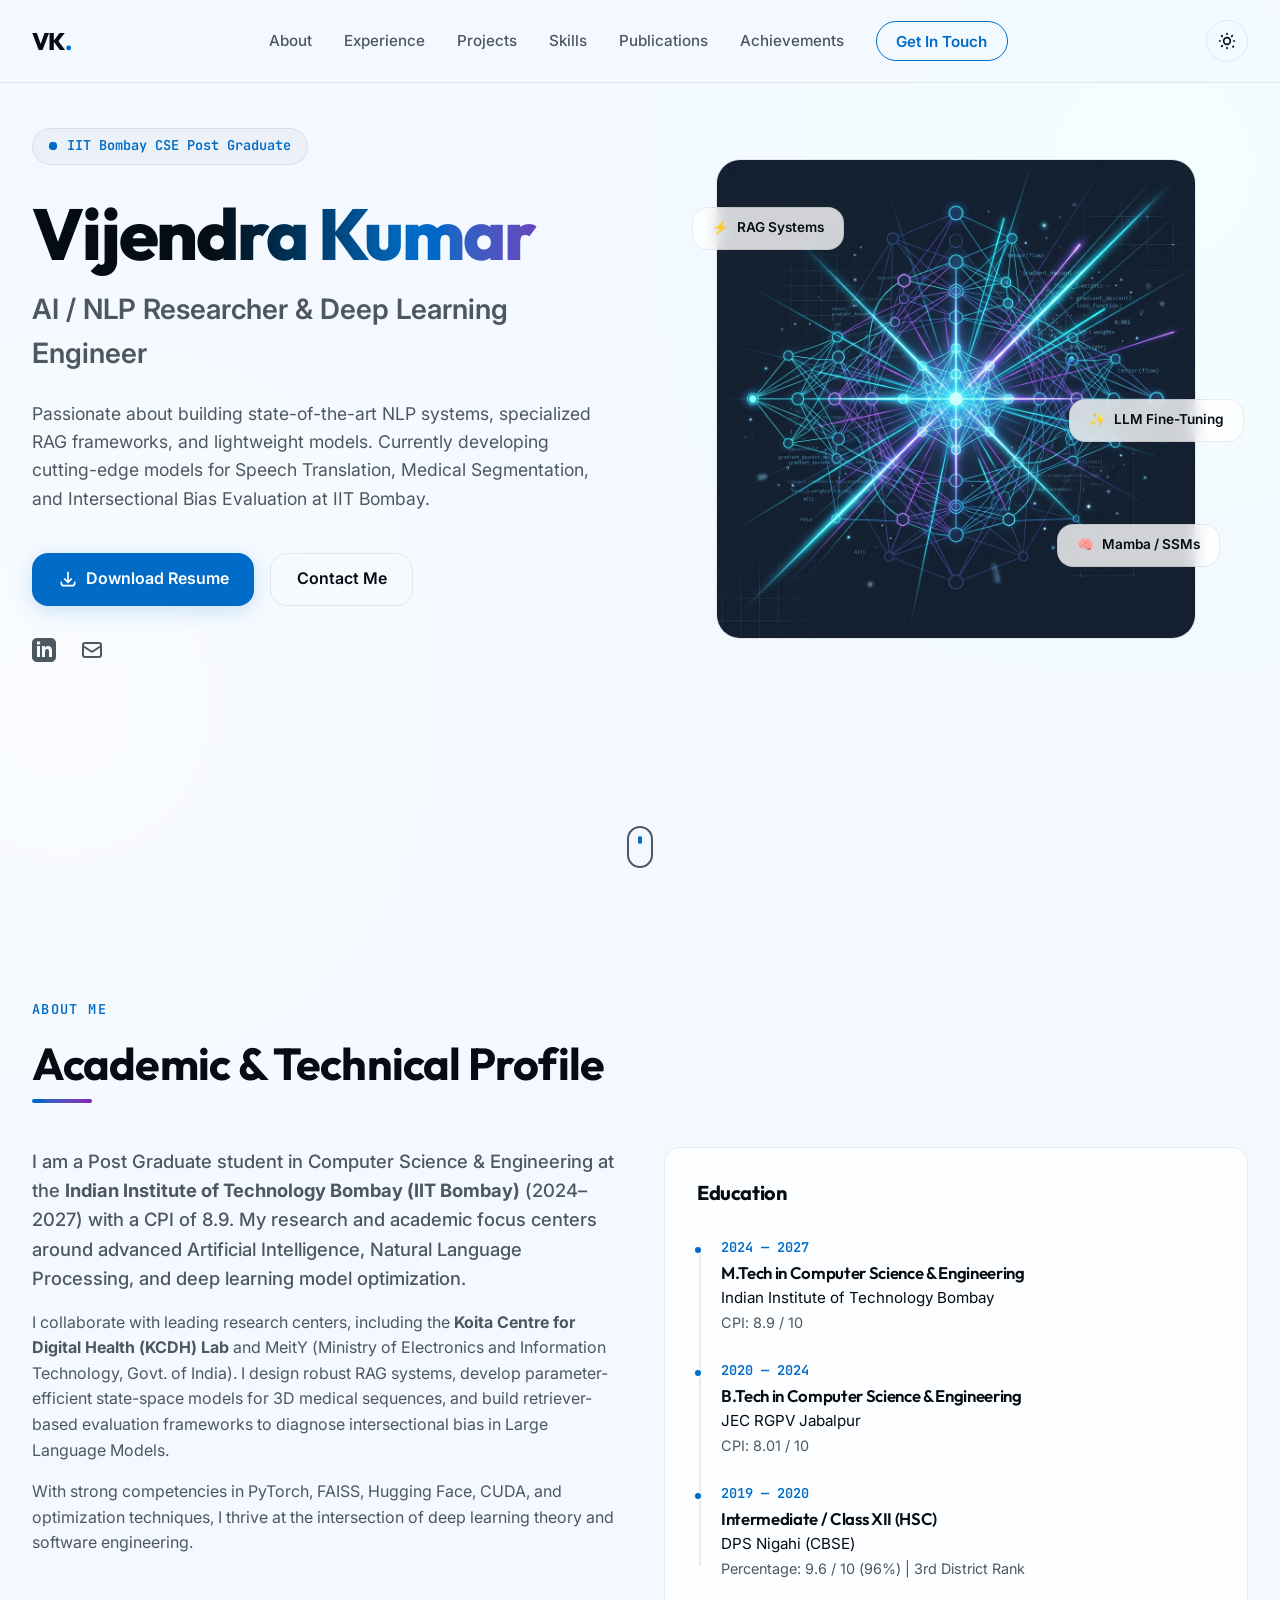
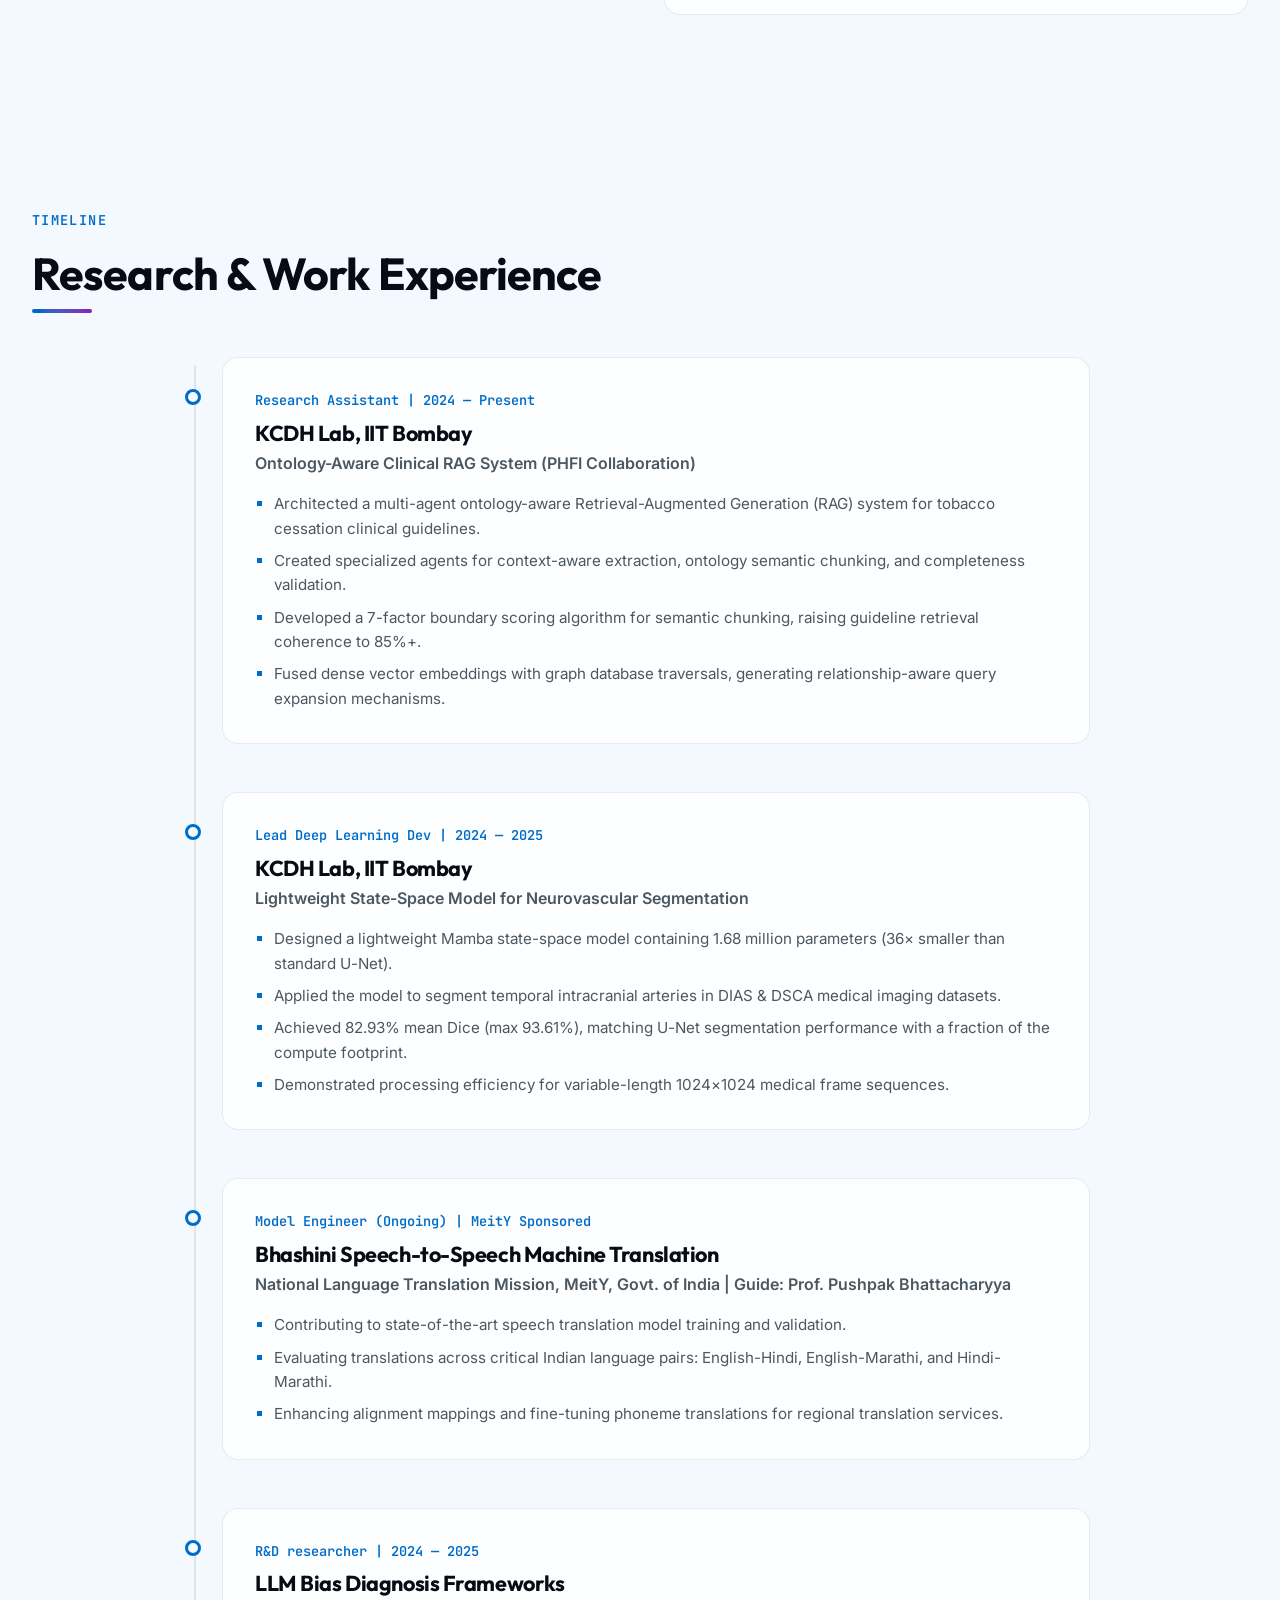
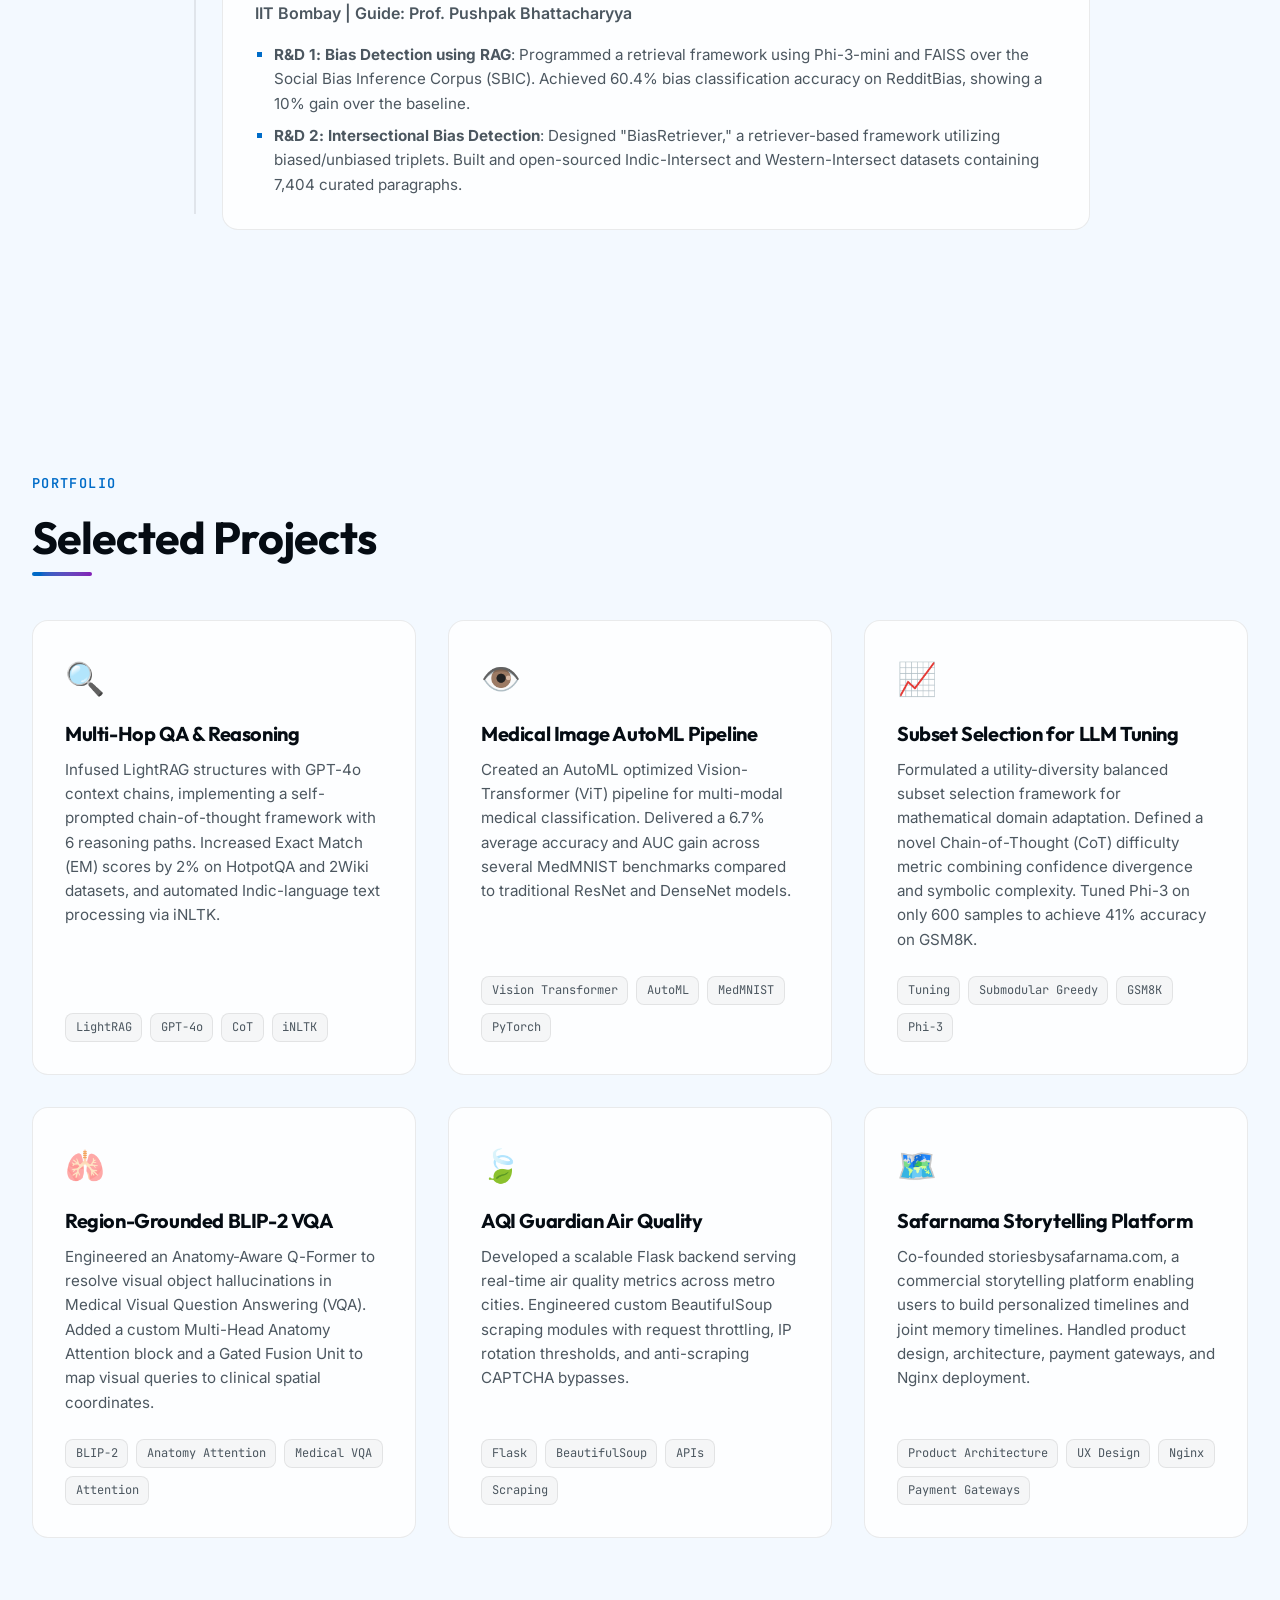
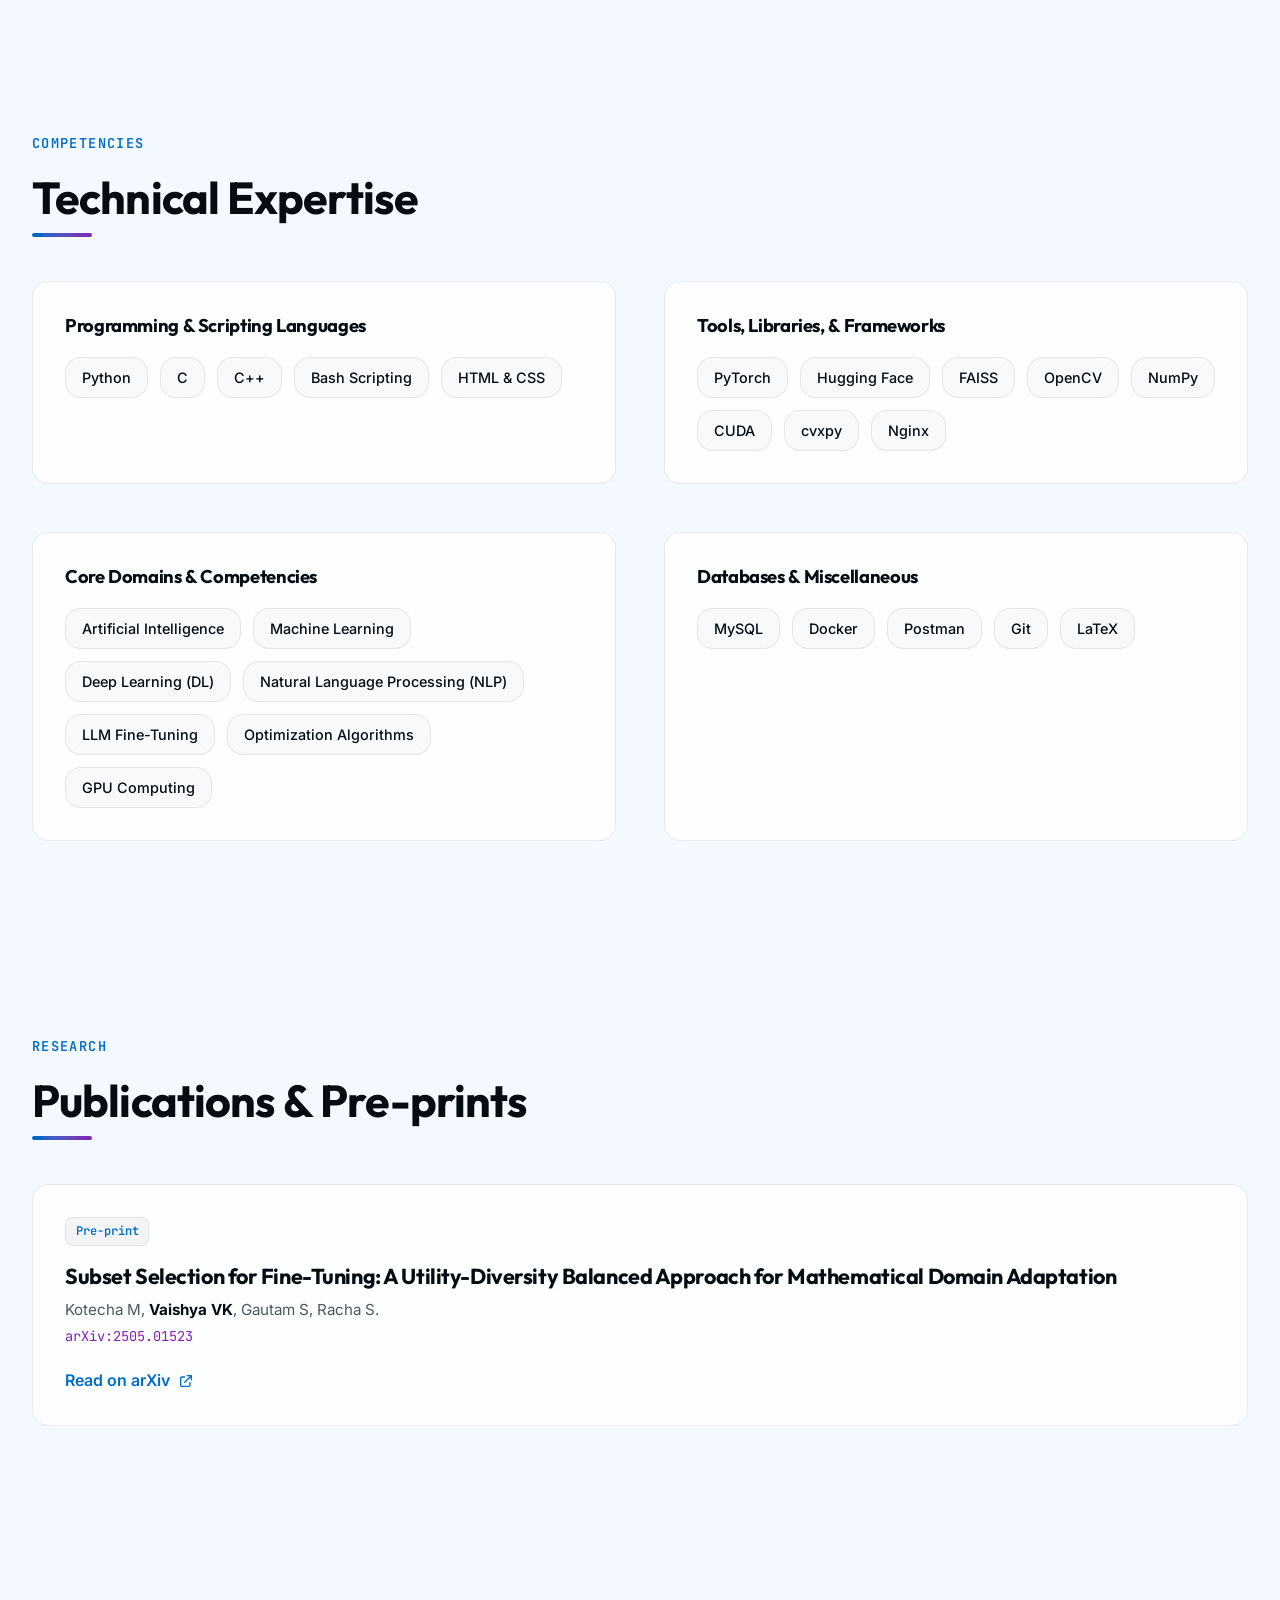
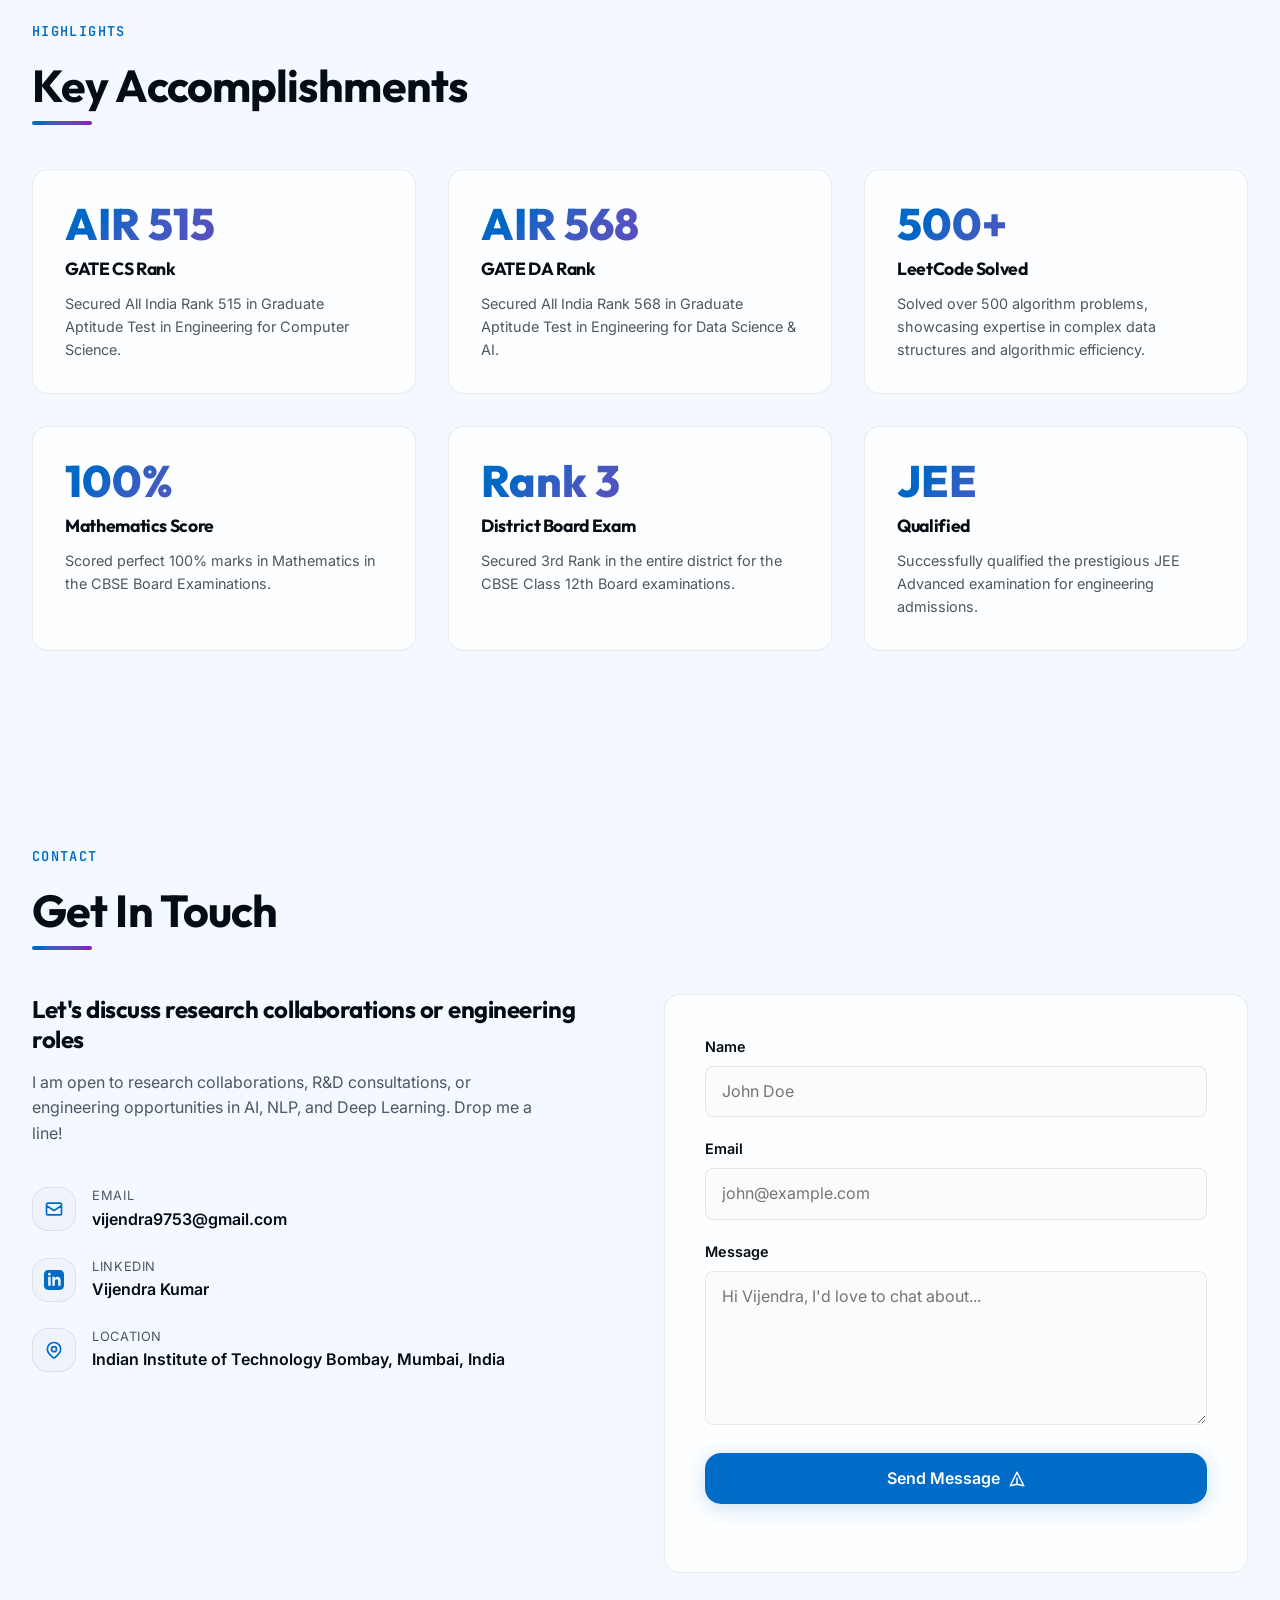
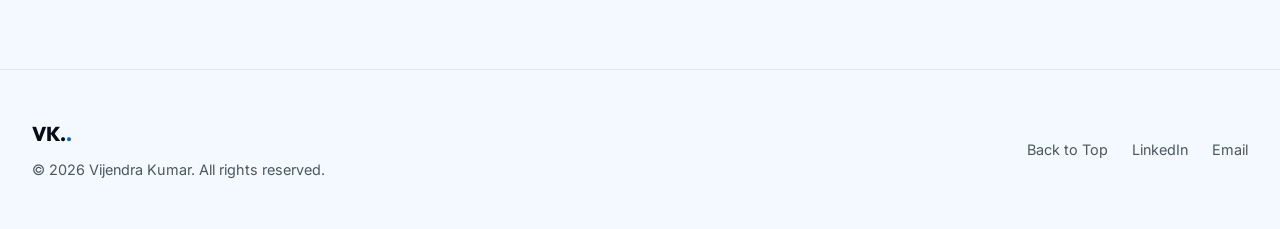
==== index.html @ 64a079c0 "first commit" ====
<!DOCTYPE html>
<html lang="en">
<head>
  <meta charset="UTF-8">
  <meta name="viewport" content="width=device-width, initial-scale=1.0">
  <title>Vijendra Kumar | AI & NLP Researcher & Engineer</title>
  
  <!-- SEO Meta Tags -->
  <meta name="description" content="Portfolio of Vijendra Kumar, Computer Science & Engineering Post Graduate at IIT Bombay. Specializing in AI, NLP, Deep Learning, RAG, and Optimization.">
  <meta name="keywords" content="Vijendra Kumar, IIT Bombay, AI Researcher, NLP Engineer, RAG, Machine Learning, Deep Learning, Computer Science, Portfolio">
  <meta name="author" content="Vijendra Kumar">
  
  <!-- Open Graph / Facebook -->
  <meta property="og:type" content="website">
  <meta property="og:title" content="Vijendra Kumar | AI & NLP Researcher & Engineer">
  <meta property="og:description" content="Portfolio of Vijendra Kumar, Computer Science & Engineering Post Graduate at IIT Bombay. Specializing in AI, NLP, Deep Learning, RAG, and Optimization.">
  <meta property="og:image" content="./assets/hero_illustration.png">

  <!-- Twitter -->
  <meta property="twitter:card" content="summary_large_image">
  <meta property="twitter:title" content="Vijendra Kumar | AI & NLP Researcher & Engineer">
  <meta property="twitter:description" content="Portfolio of Vijendra Kumar, Computer Science & Engineering Post Graduate at IIT Bombay. Specializing in AI, NLP, Deep Learning, RAG, and Optimization.">
  <meta property="twitter:image" content="./assets/hero_illustration.png">

  <!-- Fonts -->
  <link rel="preconnect" href="https://fonts.googleapis.com">
  <link rel="preconnect" href="https://fonts.gstatic.com" crossorigin>
  <link href="https://fonts.googleapis.com/css2?family=Outfit:wght@300;400;500;600;700;800&family=Inter:wght@300;400;500;600;700&family=JetBrains+Mono:wght@400;500;600&display=swap" rel="stylesheet">

  <!-- Style Sheets -->
  <link rel="stylesheet" href="./index.css">

  <!-- Theme Detection Script (MANDATORY to prevent FOUC) -->
  <meta name="color-scheme" content="light dark">
  <script>
    {
      const colorScheme = localStorage.getItem("color-scheme");
      if (colorScheme) {
        document.querySelector('meta[name="color-scheme"]').content = colorScheme;
      }
    }
  </script>
</head>
<body>
  <!-- Background Aura Decors -->
  <div class="glow-orb glow-orb-1" aria-hidden="true"></div>
  <div class="glow-orb glow-orb-2" aria-hidden="true"></div>

  <!-- Header & Navigation -->
  <header class="main-header" id="header">
    <div class="nav-container">
      <a href="#" class="logo">
        <span class="logo-text">VK</span>
        <span class="logo-dot">.</span>
      </a>

      <!-- Mobile Menu Button -->
      <button class="mobile-menu-toggle" aria-label="Toggle Navigation Menu" aria-controls="main-nav" aria-expanded="false">
        <svg class="menu-icon" fill="none" viewBox="0 0 24 24" stroke="currentColor">
          <path class="line-1" stroke-linecap="round" stroke-linejoin="round" stroke-width="2" d="M4 6h16" />
          <path class="line-2" stroke-linecap="round" stroke-linejoin="round" stroke-width="2" d="M4 12h16" />
          <path class="line-3" stroke-linecap="round" stroke-linejoin="round" stroke-width="2" d="M4 18h16" />
        </svg>
      </button>

      <!-- Desktop Nav & Theme Toggle -->
      <nav class="nav-menu" id="main-nav">
        <ul class="nav-list">
          <li><a href="#about" class="nav-link">About</a></li>
          <li><a href="#experience" class="nav-link">Experience</a></li>
          <li><a href="#projects" class="nav-link">Projects</a></li>
          <li><a href="#skills" class="nav-link">Skills</a></li>
          <li><a href="#publications" class="nav-link">Publications</a></li>
          <li><a href="#achievements" class="nav-link">Achievements</a></li>
          <li><a href="#contact" class="nav-link nav-btn-contact">Get In Touch</a></li>
        </ul>
      </nav>

      <!-- Theme Switcher Button -->
      <button class="theme-toggle" id="theme-btn" aria-label="Toggle light/dark theme" title="Toggle color scheme">
        <!-- Sun Icon -->
        <svg class="sun-icon" fill="none" viewBox="0 0 24 24" stroke="currentColor">
          <path stroke-linecap="round" stroke-linejoin="round" stroke-width="2" d="M12 3v1m0 16v1m9-9h-1M4 12H3m15.364-6.364l-.707.707M6.343 17.657l-.707.707m0-12.728l.707.707m12.728 12.728l.707-.707M12 8a4 4 0 100 8 4 4 0 000-8z" />
        </svg>
        <!-- Moon Icon -->
        <svg class="moon-icon" fill="none" viewBox="0 0 24 24" stroke="currentColor">
          <path stroke-linecap="round" stroke-linejoin="round" stroke-width="2" d="M20.354 15.354A9 9 0 018.646 3.646 9.003 9.003 0 0012 21a9.003 9.003 0 008.354-5.646z" />
        </svg>
      </button>
    </div>
  </header>

  <main>
    <!-- Hero Section -->
    <section class="hero-section" id="hero">
      <div class="hero-container grid-2">
        <div class="hero-content">
          <div class="tagline-pill">
            <span class="pulse-indicator"></span>
            IIT Bombay CSE Post Graduate
          </div>
          <h1 class="hero-title">Vijendra Kumar</h1>
          <p class="hero-subtitle">AI / NLP Researcher & Deep Learning Engineer</p>
          <p class="hero-desc">
            Passionate about building state-of-the-art NLP systems, specialized RAG frameworks, and lightweight models. Currently developing cutting-edge models for Speech Translation, Medical Segmentation, and Intersectional Bias Evaluation at IIT Bombay.
          </p>
          <div class="hero-actions">
            <a href="./vijendra_resume.pdf" class="btn primary-btn" download="Vijendra_Kumar_Resume.pdf">
              <svg fill="none" viewBox="0 0 24 24" stroke="currentColor" width="20" height="20">
                <path stroke-linecap="round" stroke-linejoin="round" stroke-width="2" d="M4 16v1a3 3 0 003 3h10a3 3 0 003-3v-1m-4-4l-4 4m0 0l-4-4m4 4V4" />
              </svg>
              Download Resume
            </a>
            <a href="#contact" class="btn secondary-btn">Contact Me</a>
          </div>
          <div class="hero-socials">
            <a href="https://www.linkedin.com/in/vennyvirtuoso/" target="_blank" rel="noopener" aria-label="LinkedIn Profile">
              <svg viewBox="0 0 24 24" fill="currentColor" width="24" height="24">
                <path d="M19 0h-14c-2.761 0-5 2.239-5 5v14c0 2.761 2.239 5 5 5h14c2.762 0 5-2.239 5-5v-14c0-2.761-2.238-5-5-5zm-11 19h-3v-11h3v11zm-1.5-12.268c-.966 0-1.75-.779-1.75-1.75s.784-1.75 1.75-1.75 1.75.779 1.75 1.75-.784 1.75-1.75 1.75zm13.5 12.268h-3v-5.604c0-3.368-4-3.113-4 0v5.604h-3v-11h3v1.765c1.396-2.586 7-2.777 7 2.476v6.759z"/>
              </svg>
            </a>
            <a href="mailto:vijendra9753@gmail.com" aria-label="Email Address">
              <svg fill="none" viewBox="0 0 24 24" stroke="currentColor" width="24" height="24">
                <path stroke-linecap="round" stroke-linejoin="round" stroke-width="2" d="M3 8l7.89 5.26a2 2 0 002.22 0L21 8M5 19h14a2 2 0 002-2V7a2 2 0 00-2-2H5a2 2 0 00-2 2v10a2 2 0 002 2z" />
              </svg>
            </a>
          </div>
        </div>
        <div class="hero-graphic" aria-hidden="true">
          <div class="graphic-canvas">
            <img src="./assets/hero_illustration.png" alt="AI Neural Network Graph Art" class="hero-img">
            <div class="floating-tech-card ft-1">
              <span class="tech-icon">⚡</span>
              <span>RAG Systems</span>
            </div>
            <div class="floating-tech-card ft-2">
              <span class="tech-icon">🧠</span>
              <span>Mamba / SSMs</span>
            </div>
            <div class="floating-tech-card ft-3">
              <span class="tech-icon">✨</span>
              <span>LLM Fine-Tuning</span>
            </div>
          </div>
        </div>
      </div>
      <div class="scroll-indicator">
        <a href="#about" aria-label="Scroll to about section">
          <span class="mouse">
            <span class="wheel"></span>
          </span>
        </a>
      </div>
    </section>

    <!-- About Section -->
    <section class="about-section" id="about">
      <div class="section-container">
        <span class="section-tag">About Me</span>
        <h2 class="section-title">Academic & Technical Profile</h2>
        <div class="about-grid grid-2">
          <div class="about-text">
            <p class="paragraph-lead">
              I am a Post Graduate student in Computer Science & Engineering at the <strong>Indian Institute of Technology Bombay (IIT Bombay)</strong> (2024–2027) with a CPI of 8.9. My research and academic focus centers around advanced Artificial Intelligence, Natural Language Processing, and deep learning model optimization.
            </p>
            <p>
              I collaborate with leading research centers, including the <strong>Koita Centre for Digital Health (KCDH) Lab</strong> and MeitY (Ministry of Electronics and Information Technology, Govt. of India). I design robust RAG systems, develop parameter-efficient state-space models for 3D medical sequences, and build retriever-based evaluation frameworks to diagnose intersectional bias in Large Language Models.
            </p>
            <p>
              With strong competencies in PyTorch, FAISS, Hugging Face, CUDA, and optimization techniques, I thrive at the intersection of deep learning theory and software engineering.
            </p>
          </div>
          <div class="education-card glass-card">
            <h3>Education</h3>
            <ul class="education-list">
              <li>
                <div class="edu-dot"></div>
                <div class="edu-details">
                  <span class="edu-duration">2024 — 2027</span>
                  <h4 class="edu-degree">M.Tech in Computer Science & Engineering</h4>
                  <span class="edu-institute">Indian Institute of Technology Bombay</span>
                  <span class="edu-grade">CPI: 8.9 / 10</span>
                </div>
              </li>
              <li>
                <div class="edu-dot"></div>
                <div class="edu-details">
                  <span class="edu-duration">2020 — 2024</span>
                  <h4 class="edu-degree">B.Tech in Computer Science & Engineering</h4>
                  <span class="edu-institute">JEC RGPV Jabalpur</span>
                  <span class="edu-grade">CPI: 8.01 / 10</span>
                </div>
              </li>
              <li>
                <div class="edu-dot"></div>
                <div class="edu-details">
                  <span class="edu-duration">2019 — 2020</span>
                  <h4 class="edu-degree">Intermediate / Class XII (HSC)</h4>
                  <span class="edu-institute">DPS Nigahi (CBSE)</span>
                  <span class="edu-grade">Percentage: 9.6 / 10 (96%) | 3rd District Rank</span>
                </div>
              </li>
            </ul>
          </div>
        </div>
      </div>
    </section>

    <!-- Experience & Research Section -->
    <section class="experience-section" id="experience">
      <div class="section-container">
        <span class="section-tag">Timeline</span>
        <h2 class="section-title">Research & Work Experience</h2>
        
        <div class="timeline">
          <!-- Item 1 -->
          <div class="timeline-item">
            <div class="timeline-marker"></div>
            <div class="timeline-content glass-card">
              <span class="timeline-date">Research Assistant | 2024 — Present</span>
              <h3 class="timeline-role">KCDH Lab, IIT Bombay</h3>
              <p class="timeline-subtitle">Ontology-Aware Clinical RAG System (PHFI Collaboration)</p>
              <ul class="bullet-list">
                <li>Architected a multi-agent ontology-aware Retrieval-Augmented Generation (RAG) system for tobacco cessation clinical guidelines.</li>
                <li>Created specialized agents for context-aware extraction, ontology semantic chunking, and completeness validation.</li>
                <li>Developed a 7-factor boundary scoring algorithm for semantic chunking, raising guideline retrieval coherence to 85%+.</li>
                <li>Fused dense vector embeddings with graph database traversals, generating relationship-aware query expansion mechanisms.</li>
              </ul>
            </div>
          </div>

          <!-- Item 2 -->
          <div class="timeline-item">
            <div class="timeline-marker"></div>
            <div class="timeline-content glass-card">
              <span class="timeline-date">Lead Deep Learning Dev | 2024 — 2025</span>
              <h3 class="timeline-role">KCDH Lab, IIT Bombay</h3>
              <p class="timeline-subtitle">Lightweight State-Space Model for Neurovascular Segmentation</p>
              <ul class="bullet-list">
                <li>Designed a lightweight Mamba state-space model containing 1.68 million parameters (36× smaller than standard U-Net).</li>
                <li>Applied the model to segment temporal intracranial arteries in DIAS & DSCA medical imaging datasets.</li>
                <li>Achieved 82.93% mean Dice (max 93.61%), matching U-Net segmentation performance with a fraction of the compute footprint.</li>
                <li>Demonstrated processing efficiency for variable-length 1024×1024 medical frame sequences.</li>
              </ul>
            </div>
          </div>

          <!-- Item 3 -->
          <div class="timeline-item">
            <div class="timeline-marker"></div>
            <div class="timeline-content glass-card">
              <span class="timeline-date">Model Engineer (Ongoing) | MeitY Sponsored</span>
              <h3 class="timeline-role">Bhashini Speech-to-Speech Machine Translation</h3>
              <p class="timeline-subtitle">National Language Translation Mission, MeitY, Govt. of India | Guide: Prof. Pushpak Bhattacharyya</p>
              <ul class="bullet-list">
                <li>Contributing to state-of-the-art speech translation model training and validation.</li>
                <li>Evaluating translations across critical Indian language pairs: English-Hindi, English-Marathi, and Hindi-Marathi.</li>
                <li>Enhancing alignment mappings and fine-tuning phoneme translations for regional translation services.</li>
              </ul>
            </div>
          </div>

          <!-- Item 4 -->
          <div class="timeline-item">
            <div class="timeline-marker"></div>
            <div class="timeline-content glass-card">
              <span class="timeline-date">R&D researcher | 2024 — 2025</span>
              <h3 class="timeline-role">LLM Bias Diagnosis Frameworks</h3>
              <p class="timeline-subtitle">IIT Bombay | Guide: Prof. Pushpak Bhattacharyya</p>
              <ul class="bullet-list">
                <li><strong>R&D 1: Bias Detection using RAG</strong>: Programmed a retrieval framework using Phi-3-mini and FAISS over the Social Bias Inference Corpus (SBIC). Achieved 60.4% bias classification accuracy on RedditBias, showing a 10% gain over the baseline.</li>
                <li><strong>R&D 2: Intersectional Bias Detection</strong>: Designed "BiasRetriever," a retriever-based framework utilizing biased/unbiased triplets. Built and open-sourced Indic-Intersect and Western-Intersect datasets containing 7,404 curated paragraphs.</li>
              </ul>
            </div>
          </div>
        </div>
      </div>
    </section>

    <!-- Projects Section -->
    <section class="projects-section" id="projects">
      <div class="section-container">
        <span class="section-tag">Portfolio</span>
        <h2 class="section-title">Selected Projects</h2>
        
        <div class="projects-grid grid-3">
          <!-- Project 1 -->
          <div class="project-card glass-card">
            <div class="project-icon">🔍</div>
            <h3 class="project-name">Multi-Hop QA & Reasoning</h3>
            <p class="project-description">
              Infused LightRAG structures with GPT-4o context chains, implementing a self-prompted chain-of-thought framework with 6 reasoning paths. Increased Exact Match (EM) scores by 2% on HotpotQA and 2Wiki datasets, and automated Indic-language text processing via iNLTK.
            </p>
            <div class="project-tags">
              <span>LightRAG</span>
              <span>GPT-4o</span>
              <span>CoT</span>
              <span>iNLTK</span>
            </div>
          </div>

          <!-- Project 2 -->
          <div class="project-card glass-card">
            <div class="project-icon">👁️</div>
            <h3 class="project-name">Medical Image AutoML Pipeline</h3>
            <p class="project-description">
              Created an AutoML optimized Vision-Transformer (ViT) pipeline for multi-modal medical classification. Delivered a 6.7% average accuracy and AUC gain across several MedMNIST benchmarks compared to traditional ResNet and DenseNet models.
            </p>
            <div class="project-tags">
              <span>Vision Transformer</span>
              <span>AutoML</span>
              <span>MedMNIST</span>
              <span>PyTorch</span>
            </div>
          </div>

          <!-- Project 3 -->
          <div class="project-card glass-card">
            <div class="project-icon">📈</div>
            <h3 class="project-name">Subset Selection for LLM Tuning</h3>
            <p class="project-description">
              Formulated a utility-diversity balanced subset selection framework for mathematical domain adaptation. Defined a novel Chain-of-Thought (CoT) difficulty metric combining confidence divergence and symbolic complexity. Tuned Phi-3 on only 600 samples to achieve 41% accuracy on GSM8K.
            </p>
            <div class="project-tags">
              <span>Tuning</span>
              <span>Submodular Greedy</span>
              <span>GSM8K</span>
              <span>Phi-3</span>
            </div>
          </div>

          <!-- Project 4 -->
          <div class="project-card glass-card">
            <div class="project-icon">🫁</div>
            <h3 class="project-name">Region-Grounded BLIP-2 VQA</h3>
            <p class="project-description">
              Engineered an Anatomy-Aware Q-Former to resolve visual object hallucinations in Medical Visual Question Answering (VQA). Added a custom Multi-Head Anatomy Attention block and a Gated Fusion Unit to map visual queries to clinical spatial coordinates.
            </p>
            <div class="project-tags">
              <span>BLIP-2</span>
              <span>Anatomy Attention</span>
              <span>Medical VQA</span>
              <span>Attention</span>
            </div>
          </div>

          <!-- Project 5 -->
          <div class="project-card glass-card">
            <div class="project-icon">🍃</div>
            <h3 class="project-name">AQI Guardian Air Quality</h3>
            <p class="project-description">
              Developed a scalable Flask backend serving real-time air quality metrics across metro cities. Engineered custom BeautifulSoup scraping modules with request throttling, IP rotation thresholds, and anti-scraping CAPTCHA bypasses.
            </p>
            <div class="project-tags">
              <span>Flask</span>
              <span>BeautifulSoup</span>
              <span>APIs</span>
              <span>Scraping</span>
            </div>
          </div>

          <!-- Project 6 -->
          <div class="project-card glass-card">
            <div class="project-icon">🗺️</div>
            <h3 class="project-name">Safarnama Storytelling Platform</h3>
            <p class="project-description">
              Co-founded storiesbysafarnama.com, a commercial storytelling platform enabling users to build personalized timelines and joint memory timelines. Handled product design, architecture, payment gateways, and Nginx deployment.
            </p>
            <div class="project-tags">
              <span>Product Architecture</span>
              <span>UX Design</span>
              <span>Nginx</span>
              <span>Payment Gateways</span>
            </div>
          </div>
        </div>
      </div>
    </section>

    <!-- Skills Section -->
    <section class="skills-section" id="skills">
      <div class="section-container">
        <span class="section-tag">Competencies</span>
        <h2 class="section-title">Technical Expertise</h2>
        
        <div class="skills-wrapper grid-2">
          <!-- Skill Category 1 -->
          <div class="skill-category glass-card">
            <h3>Programming & Scripting Languages</h3>
            <div class="skill-tags">
              <span class="skill-tag-item">Python</span>
              <span class="skill-tag-item">C</span>
              <span class="skill-tag-item">C++</span>
              <span class="skill-tag-item">Bash Scripting</span>
              <span class="skill-tag-item">HTML & CSS</span>
            </div>
          </div>

          <!-- Skill Category 2 -->
          <div class="skill-category glass-card">
            <h3>Tools, Libraries, & Frameworks</h3>
            <div class="skill-tags">
              <span class="skill-tag-item">PyTorch</span>
              <span class="skill-tag-item">Hugging Face</span>
              <span class="skill-tag-item">FAISS</span>
              <span class="skill-tag-item">OpenCV</span>
              <span class="skill-tag-item">NumPy</span>
              <span class="skill-tag-item">CUDA</span>
              <span class="skill-tag-item">cvxpy</span>
              <span class="skill-tag-item">Nginx</span>
            </div>
          </div>

          <!-- Skill Category 3 -->
          <div class="skill-category glass-card">
            <h3>Core Domains & Competencies</h3>
            <div class="skill-tags">
              <span class="skill-tag-item">Artificial Intelligence</span>
              <span class="skill-tag-item">Machine Learning</span>
              <span class="skill-tag-item">Deep Learning (DL)</span>
              <span class="skill-tag-item">Natural Language Processing (NLP)</span>
              <span class="skill-tag-item">LLM Fine-Tuning</span>
              <span class="skill-tag-item">Optimization Algorithms</span>
              <span class="skill-tag-item">GPU Computing</span>
            </div>
          </div>

          <!-- Skill Category 4 -->
          <div class="skill-category glass-card">
            <h3>Databases & Miscellaneous</h3>
            <div class="skill-tags">
              <span class="skill-tag-item">MySQL</span>
              <span class="skill-tag-item">Docker</span>
              <span class="skill-tag-item">Postman</span>
              <span class="skill-tag-item">Git</span>
              <span class="skill-tag-item">LaTeX</span>
            </div>
          </div>
        </div>
      </div>
    </section>

    <!-- Publications Section -->
    <section class="publications-section" id="publications">
      <div class="section-container">
        <span class="section-tag">Research</span>
        <h2 class="section-title">Publications & Pre-prints</h2>
        
        <div class="publication-card glass-card">
          <div class="pub-badge">Pre-print</div>
          <div class="pub-details">
            <h3 class="pub-title">Subset Selection for Fine-Tuning: A Utility-Diversity Balanced Approach for Mathematical Domain Adaptation</h3>
            <p class="pub-authors">Kotecha M, <strong>Vaishya VK</strong>, Gautam S, Racha S.</p>
            <p class="pub-citation">arXiv:2505.01523</p>
            <div class="pub-actions">
              <a href="https://arxiv.org/abs/2505.01523" target="_blank" rel="noopener" class="btn text-btn">
                Read on arXiv
                <svg fill="none" viewBox="0 0 24 24" stroke="currentColor" width="16" height="16">
                  <path stroke-linecap="round" stroke-linejoin="round" stroke-width="2" d="M10 6H6a2 2 0 00-2 2v10a2 2 0 002 2h10a2 2 0 002-2v-4M14 4h6m0 0v6m0-6L10 14" />
                </svg>
              </a>
            </div>
          </div>
        </div>
      </div>
    </section>

    <!-- Achievements Section -->
    <section class="achievements-section" id="achievements">
      <div class="section-container">
        <span class="section-tag">Highlights</span>
        <h2 class="section-title">Key Accomplishments</h2>
        
        <div class="achievements-grid grid-3">
          <!-- Achievement 1 -->
          <div class="achievement-card glass-card">
            <div class="ach-num">AIR 515</div>
            <h3 class="ach-title">GATE CS Rank</h3>
            <p class="ach-desc">Secured All India Rank 515 in Graduate Aptitude Test in Engineering for Computer Science.</p>
          </div>

          <!-- Achievement 2 -->
          <div class="achievement-card glass-card">
            <div class="ach-num">AIR 568</div>
            <h3 class="ach-title">GATE DA Rank</h3>
            <p class="ach-desc">Secured All India Rank 568 in Graduate Aptitude Test in Engineering for Data Science & AI.</p>
          </div>

          <!-- Achievement 3 -->
          <div class="achievement-card glass-card">
            <div class="ach-num">500+</div>
            <h3 class="ach-title">LeetCode Solved</h3>
            <p class="ach-desc">Solved over 500 algorithm problems, showcasing expertise in complex data structures and algorithmic efficiency.</p>
          </div>

          <!-- Achievement 4 -->
          <div class="achievement-card glass-card">
            <div class="ach-num">100%</div>
            <h3 class="ach-title">Mathematics Score</h3>
            <p class="ach-desc">Scored perfect 100% marks in Mathematics in the CBSE Board Examinations.</p>
          </div>

          <!-- Achievement 5 -->
          <div class="achievement-card glass-card">
            <div class="ach-num">Rank 3</div>
            <h3 class="ach-title">District Board Exam</h3>
            <p class="ach-desc">Secured 3rd Rank in the entire district for the CBSE Class 12th Board examinations.</p>
          </div>

          <!-- Achievement 6 -->
          <div class="achievement-card glass-card">
            <div class="ach-num">JEE</div>
            <h3 class="ach-title">Qualified</h3>
            <p class="ach-desc">Successfully qualified the prestigious JEE Advanced examination for engineering admissions.</p>
          </div>
        </div>
      </div>
    </section>

    <!-- Contact Section -->
    <section class="contact-section" id="contact">
      <div class="section-container">
        <span class="section-tag">Contact</span>
        <h2 class="section-title">Get In Touch</h2>
        
        <div class="contact-grid grid-2">
          <!-- Info Details -->
          <div class="contact-info">
            <h3 class="contact-subtitle">Let's discuss research collaborations or engineering roles</h3>
            <p class="contact-desc">
              I am open to research collaborations, R&D consultations, or engineering opportunities in AI, NLP, and Deep Learning. Drop me a line!
            </p>
            
            <ul class="contact-details-list">
              <li>
                <div class="contact-icon-wrapper">
                  <svg fill="none" viewBox="0 0 24 24" stroke="currentColor" width="20" height="20">
                    <path stroke-linecap="round" stroke-linejoin="round" stroke-width="2" d="M3 8l7.89 5.26a2 2 0 002.22 0L21 8M5 19h14a2 2 0 002-2V7a2 2 0 00-2-2H5a2 2 0 00-2 2v10a2 2 0 002 2z" />
                  </svg>
                </div>
                <div class="contact-detail-text">
                  <span class="detail-label">Email</span>
                  <a href="mailto:vijendra9753@gmail.com" class="detail-value">vijendra9753@gmail.com</a>
                </div>
              </li>
              <li>
                <div class="contact-icon-wrapper">
                  <svg viewBox="0 0 24 24" fill="currentColor" width="20" height="20">
                    <path d="M19 0h-14c-2.761 0-5 2.239-5 5v14c0 2.761 2.239 5 5 5h14c2.762 0 5-2.239 5-5v-14c0-2.761-2.238-5-5-5zm-11 19h-3v-11h3v11zm-1.5-12.268c-.966 0-1.75-.779-1.75-1.75s.784-1.75 1.75-1.75 1.75.779 1.75 1.75-.784 1.75-1.75 1.75zm13.5 12.268h-3v-5.604c0-3.368-4-3.113-4 0v5.604h-3v-11h3v1.765c1.396-2.586 7-2.777 7 2.476v6.759z"/>
                  </svg>
                </div>
                <div class="contact-detail-text">
                  <span class="detail-label">LinkedIn</span>
                  <a href="https://www.linkedin.com/in/vennyvirtuoso/" target="_blank" rel="noopener" class="detail-value">Vijendra Kumar</a>
                </div>
              </li>
              <li>
                <div class="contact-icon-wrapper">
                  <svg fill="none" viewBox="0 0 24 24" stroke="currentColor" width="20" height="20">
                    <path stroke-linecap="round" stroke-linejoin="round" stroke-width="2" d="M17.657 16.657L13.414 20.9a1.998 1.998 0 01-2.827 0l-4.244-4.243a8 8 0 1111.314 0z" />
                    <path stroke-linecap="round" stroke-linejoin="round" stroke-width="2" d="M15 11a3 3 0 11-6 0 3 3 0 016 0z" />
                  </svg>
                </div>
                <div class="contact-detail-text">
                  <span class="detail-label">Location</span>
                  <span class="detail-value">Indian Institute of Technology Bombay, Mumbai, India</span>
                </div>
              </li>
            </ul>
          </div>

          <!-- Contact Form -->
          <div class="contact-form-wrapper glass-card">
            <form id="contact-form" class="contact-form">
              <div class="form-group">
                <label for="form-name">Name</label>
                <input type="text" id="form-name" name="name" required placeholder="John Doe">
              </div>
              <div class="form-group">
                <label for="form-email">Email</label>
                <input type="email" id="form-email" name="email" required placeholder="john@example.com">
              </div>
              <div class="form-group">
                <label for="form-message">Message</label>
                <textarea id="form-message" name="message" rows="5" required placeholder="Hi Vijendra, I'd love to chat about..."></textarea>
              </div>
              <button type="submit" class="btn primary-btn submit-btn">
                <span>Send Message</span>
                <svg fill="none" viewBox="0 0 24 24" stroke="currentColor" width="18" height="18" class="send-icon">
                  <path stroke-linecap="round" stroke-linejoin="round" stroke-width="2" d="M12 19l9 2-9-18-9 18 9-2zm0 0v-8" />
                </svg>
              </button>
              <div class="form-status" id="form-status" aria-live="polite"></div>
            </form>
          </div>
        </div>
      </div>
    </section>
  </main>

  <!-- Footer -->
  <footer class="main-footer">
    <div class="footer-container">
      <div class="footer-left">
        <span class="footer-logo">VK.</span>
        <p>&copy; 2026 Vijendra Kumar. All rights reserved.</p>
      </div>
      <div class="footer-links">
        <a href="#hero">Back to Top</a>
        <a href="https://www.linkedin.com/in/vennyvirtuoso/" target="_blank" rel="noopener">LinkedIn</a>
        <a href="mailto:vijendra9753@gmail.com">Email</a>
      </div>
    </div>
  </footer>

  <!-- Contact Form & Animations Script -->
  <script src="./index.js"></script>
</body>
</html>
---- index.css ----
@layer reset, base, theme, components, utilities;

@layer reset {
  /* Box sizing rules */
  *, *::before, *::after {
    box-sizing: border-box;
  }

  /* Prevent font size inflation and set default scroll behavior */
  html {
    -moz-text-size-adjust: none;
    -webkit-text-size-adjust: none;
    text-size-adjust: none;
    scroll-behavior: smooth;
  }

  /* Remove default margin and padding */
  body, h1, h2, h3, h4, p, ul, ol, figure, blockquote, dl, dd {
    margin: 0;
    padding: 0;
  }

  ul, ol {
    list-style: none;
  }

  /* Set core body defaults */
  body {
    min-height: 100vh;
    line-height: 1.6;
    text-rendering: optimizeSpeed;
    -webkit-font-smoothing: antialiased;
  }

  /* Make images easier to work with */
  img, picture {
    max-width: 100%;
    display: block;
    height: auto;
  }

  /* Inherit fonts for inputs and buttons */
  input, button, textarea, select {
    font: inherit;
  }

  /* Remove animations for users who prefer reduced motion */
  @media (prefers-reduced-motion: reduce) {
    html {
      scroll-behavior: auto !important;
    }
    
    *, *::before, *::after {
      animation-duration: 0.01ms !important;
      animation-iteration-count: 1 !important;
      transition-duration: 0.01ms !important;
      scroll-behavior: auto !important;
    }
  }
}

@layer base {
  :root {
    /* Fonts */
    --font-heading: 'Outfit', -apple-system, BlinkMacSystemFont, "Segoe UI", Roboto, Helvetica, Arial, sans-serif;
    --font-body: 'Inter', -apple-system, BlinkMacSystemFont, "Segoe UI", Roboto, Helvetica, Arial, sans-serif;
    --font-code: 'JetBrains Mono', monospace;

    /* Transition speeds */
    --transition-fast: 0.2s cubic-bezier(0.4, 0, 0.2, 1);
    --transition-medium: 0.4s cubic-bezier(0.4, 0, 0.2, 1);
    --transition-slow: 0.6s cubic-bezier(0.4, 0, 0.2, 1);

    /* Border Radius */
    --radius-sm: 8px;
    --radius-md: 16px;
    --radius-lg: 24px;
    --radius-full: 9999px;

    /* Theme colors - Raw OKLCH */
    --bg-dark-raw: 14% 0.02 245;
    --bg-light-raw: 98% 0.01 245;
    
    --text-primary-dark-raw: 96% 0.01 245;
    --text-primary-light-raw: 15% 0.02 245;
    
    --text-secondary-dark-raw: 75% 0.02 245;
    --text-secondary-light-raw: 45% 0.02 245;

    --accent-primary-dark-raw: 74% 0.16 212;   /* Bright Cyber Cyan */
    --accent-primary-light-raw: 52% 0.18 245;  /* Deep Royal Blue */

    --accent-secondary-dark-raw: 68% 0.21 295; /* Radiant Neon Violet */
    --accent-secondary-light-raw: 48% 0.22 310;/* Rich Purple */

    --card-bg-dark-raw: 18% 0.02 245;
    --card-bg-light-raw: 100% 0 0;

    /* Mapped system colors */
    --bg-color: light-dark(oklch(var(--bg-light-raw)), oklch(var(--bg-dark-raw)));
    --text-primary: light-dark(oklch(var(--text-primary-light-raw)), oklch(var(--text-primary-dark-raw)));
    --text-secondary: light-dark(oklch(var(--text-secondary-light-raw)), oklch(var(--text-secondary-dark-raw)));
    --accent-primary: light-dark(oklch(var(--accent-primary-light-raw)), oklch(var(--accent-primary-dark-raw)));
    --accent-secondary: light-dark(oklch(var(--accent-secondary-light-raw)), oklch(var(--accent-secondary-dark-raw)));
    
    --card-bg: light-dark(oklch(var(--card-bg-light-raw) / 80%), oklch(var(--card-bg-dark-raw) / 75%));
    --card-border: light-dark(oklch(0% 0 0 / 8%), oklch(100% 0 0 / 10%));
    --card-shadow: light-dark(0 10px 30px oklch(0% 0 0 / 5%), 0 15px 40px oklch(0% 0 0 / 25%));
    
    --nav-bg: light-dark(oklch(var(--bg-light-raw) / 80%), oklch(var(--bg-dark-raw) / 80%));

    /* General browser settings */
    color-scheme: light dark;
    accent-color: var(--accent-primary);
  }

  body {
    background-color: var(--bg-color);
    color: var(--text-primary);
    font-family: var(--font-body);
    font-size: 1rem;
    overflow-x: hidden;
    transition: background-color var(--transition-fast), color var(--transition-fast);
  }

  h1, h2, h3, h4, h5, h6 {
    font-family: var(--font-heading);
    font-weight: 700;
    line-height: 1.25;
    letter-spacing: -0.02em;
    color: var(--text-primary);
  }

  a {
    color: inherit;
    text-decoration: none;
    transition: color var(--transition-fast), opacity var(--transition-fast);
  }

  /* Responsive spacing utility classes */
  .grid-2 {
    display: grid;
    grid-template-columns: 1fr;
    gap: 3rem;
  }

  .grid-3 {
    display: grid;
    grid-template-columns: 1fr;
    gap: 2rem;
  }

  @media (min-width: 768px) {
    .grid-2 {
      grid-template-columns: repeat(2, 1fr);
    }
    .grid-3 {
      grid-template-columns: repeat(2, 1fr);
    }
  }

  @media (min-width: 1024px) {
    .grid-3 {
      grid-template-columns: repeat(3, 1fr);
    }
  }

  /* Screen reader only utility class */
  .sr-only {
    position: absolute;
    width: 1px;
    height: 1px;
    padding: 0;
    margin: -1px;
    overflow: hidden;
    clip: rect(0, 0, 0, 0);
    white-space: nowrap;
    border: 0;
  }
}

@layer theme {
  /* Layout glow decorations */
  .glow-orb {
    position: absolute;
    width: clamp(20rem, 40vw, 50rem);
    aspect-ratio: 1;
    border-radius: var(--radius-full);
    filter: blur(140px);
    z-index: -1;
    pointer-events: none;
    opacity: 0.15;
    mix-blend-mode: plus-lighter;
  }

  .glow-orb-1 {
    top: -10%;
    right: -10%;
    background: radial-gradient(circle, var(--accent-primary) 0%, transparent 70%);
  }

  .glow-orb-2 {
    top: 50%;
    left: -15%;
    background: radial-gradient(circle, var(--accent-secondary) 0%, transparent 70%);
  }

  /* Customized selection text */
  ::selection {
    background-color: var(--accent-primary);
    color: light-dark(white, black);
  }
}

@layer components {
  /* Nav Header */
  .main-header {
    position: fixed;
    top: 0;
    left: 0;
    width: 100%;
    z-index: 100;
    backdrop-filter: blur(12px);
    -webkit-backdrop-filter: blur(12px);
    background-color: var(--nav-bg);
    border-bottom: 1px solid var(--card-border);
    transition: background-color var(--transition-fast), border-color var(--transition-fast);
  }

  .nav-container {
    max-width: 1280px;
    margin: 0 auto;
    padding: 1.25rem 2rem;
    display: flex;
    align-items: center;
    justify-content: space-between;
  }

  .logo {
    display: flex;
    align-items: center;
    font-family: var(--font-heading);
    font-size: 1.5rem;
    font-weight: 800;
    letter-spacing: -0.03em;
  }

  .logo-dot {
    color: var(--accent-primary);
  }

  .nav-menu {
    display: none;
  }

  .nav-list {
    display: flex;
    align-items: center;
    gap: 2rem;
  }

  .nav-link {
    font-size: 0.95rem;
    font-weight: 500;
    color: var(--text-secondary);
    position: relative;
    padding: 0.5rem 0;
  }

  .nav-link::after {
    content: '';
    position: absolute;
    bottom: 0;
    left: 0;
    width: 0;
    height: 2px;
    background-color: var(--accent-primary);
    transition: width var(--transition-fast);
  }

  .nav-link:hover {
    color: var(--text-primary);
  }

  .nav-link:hover::after {
    width: 100%;
  }

  .nav-btn-contact {
    padding: 0.6rem 1.2rem;
    border-radius: var(--radius-full);
    border: 1px solid var(--accent-primary);
    color: var(--accent-primary);
    font-weight: 600;
    transition: background-color var(--transition-fast), color var(--transition-fast);
  }

  .nav-btn-contact::after {
    display: none;
  }

  .nav-btn-contact:hover {
    background-color: var(--accent-primary);
    color: light-dark(white, black) !important;
  }

  .mobile-menu-toggle {
    display: block;
    background: none;
    border: none;
    color: var(--text-primary);
    cursor: pointer;
    padding: 0.5rem;
  }

  .menu-icon {
    width: 24px;
    height: 24px;
  }

  .theme-toggle {
    background: none;
    border: 1px solid var(--card-border);
    color: var(--text-primary);
    cursor: pointer;
    width: 42px;
    height: 42px;
    border-radius: var(--radius-full);
    display: flex;
    align-items: center;
    justify-content: center;
    transition: border-color var(--transition-fast), background-color var(--transition-fast);
  }

  .theme-toggle:hover {
    border-color: var(--accent-primary);
    background-color: light-dark(rgba(0,0,0,0.02), rgba(255,255,255,0.03));
  }

  .sun-icon {
    display: block;
    width: 20px;
    height: 20px;
  }

  .moon-icon {
    display: none;
    width: 20px;
    height: 20px;
  }

  :root[content="dark"] .sun-icon {
    display: none;
  }

  :root[content="dark"] .moon-icon {
    display: block;
  }

  @media (min-width: 768px) {
    .nav-menu {
      display: block;
    }
    .mobile-menu-toggle {
      display: none;
    }
  }

  /* Custom Buttons */
  .btn {
    display: inline-flex;
    align-items: center;
    justify-content: center;
    gap: 0.5rem;
    padding: 0.8rem 1.6rem;
    border-radius: var(--radius-md);
    font-size: 1rem;
    font-weight: 600;
    cursor: pointer;
    transition: transform var(--transition-fast), background-color var(--transition-fast), border-color var(--transition-fast), box-shadow var(--transition-fast);
    border: none;
  }

  .btn:hover {
    transform: translateY(-2px);
  }

  .btn:active {
    transform: translateY(0);
  }

  .primary-btn {
    background-color: var(--accent-primary);
    color: light-dark(white, black);
    box-shadow: 0 4px 20px light-dark(oklch(var(--accent-primary-light-raw) / 20%), oklch(var(--accent-primary-dark-raw) / 30%));
  }

  .primary-btn:hover {
    background-color: light-dark(oklch(45% 0.18 245), oklch(78% 0.16 212));
    box-shadow: 0 6px 25px light-dark(oklch(var(--accent-primary-light-raw) / 30%), oklch(var(--accent-primary-dark-raw) / 45%));
  }

  .secondary-btn {
    background-color: transparent;
    border: 1px solid var(--card-border);
    color: var(--text-primary);
  }

  .secondary-btn:hover {
    background-color: light-dark(rgba(0,0,0,0.02), rgba(255,255,255,0.04));
    border-color: var(--accent-primary);
  }

  .text-btn {
    background: none;
    border: none;
    color: var(--accent-primary);
    padding: 0;
    font-weight: 600;
    transition: color var(--transition-fast);
  }

  .text-btn:hover {
    color: var(--accent-secondary);
    transform: none;
  }

  /* Premium Glass Cards */
  .glass-card {
    background-color: var(--card-bg);
    border: 1px solid var(--card-border);
    border-radius: var(--radius-md);
    padding: 2rem;
    box-shadow: var(--card-shadow);
    backdrop-filter: blur(16px);
    -webkit-backdrop-filter: blur(16px);
    transition: transform var(--transition-medium), border-color var(--transition-fast), box-shadow var(--transition-medium);
  }

  .glass-card:hover {
    border-color: light-dark(oklch(var(--accent-primary-light-raw) / 30%), oklch(var(--accent-primary-dark-raw) / 35%));
    box-shadow: 0 20px 50px oklch(0% 0 0 / 12%);
  }

  /* Section Styling */
  .section-container {
    max-width: 1280px;
    margin: 0 auto;
    padding: 6rem 2rem;
  }

  .section-tag {
    display: inline-block;
    font-family: var(--font-code);
    font-size: 0.85rem;
    font-weight: 600;
    letter-spacing: 0.1em;
    text-transform: uppercase;
    color: var(--accent-primary);
    margin-bottom: 1rem;
  }

  .section-title {
    font-size: clamp(2rem, 3.5vw, 3rem);
    line-height: 1.2;
    margin-bottom: 3.5rem;
    position: relative;
  }

  .section-title::after {
    content: '';
    position: absolute;
    bottom: -12px;
    left: 0;
    width: 60px;
    height: 4px;
    background: linear-gradient(to right, var(--accent-primary), var(--accent-secondary));
    border-radius: var(--radius-full);
  }

  /* Hero Section Component */
  .hero-section {
    min-height: 100vh;
    padding-top: 8rem;
    display: flex;
    flex-direction: column;
    justify-content: center;
    position: relative;
  }

  .hero-container {
    max-width: 1280px;
    margin: 0 auto;
    padding: 0 2rem;
    align-items: center;
  }

  .tagline-pill {
    display: inline-flex;
    align-items: center;
    gap: 0.6rem;
    padding: 0.4rem 1rem;
    border-radius: var(--radius-full);
    background-color: light-dark(rgba(0,0,0,0.03), rgba(255,255,255,0.04));
    border: 1px solid var(--card-border);
    font-family: var(--font-code);
    font-size: 0.85rem;
    font-weight: 600;
    color: var(--accent-primary);
    margin-bottom: 1.5rem;
  }

  .pulse-indicator {
    width: 8px;
    height: 8px;
    background-color: var(--accent-primary);
    border-radius: var(--radius-full);
    position: relative;
  }

  .pulse-indicator::after {
    content: '';
    position: absolute;
    width: 100%;
    height: 100%;
    background-color: inherit;
    border-radius: inherit;
    animation: pulse 1.8s infinite ease-out;
  }

  @keyframes pulse {
    0% { transform: scale(1); opacity: 1; }
    100% { transform: scale(3.5); opacity: 0; }
  }

  .hero-title {
    font-size: clamp(2.5rem, 6vw, 4.5rem);
    font-weight: 800;
    letter-spacing: -0.03em;
    background: linear-gradient(to right, var(--text-primary) 30%, var(--accent-primary), var(--accent-secondary));
    -webkit-background-clip: text;
    -webkit-text-fill-color: transparent;
    margin-bottom: 0.5rem;
  }

  .hero-subtitle {
    font-size: clamp(1.25rem, 2.5vw, 1.75rem);
    font-weight: 600;
    color: var(--text-secondary);
    margin-bottom: 1.5rem;
  }

  .hero-desc {
    font-size: 1.1rem;
    color: var(--text-secondary);
    max-width: 600px;
    margin-bottom: 2.5rem;
  }

  .hero-actions {
    display: flex;
    flex-wrap: wrap;
    gap: 1rem;
    margin-bottom: 2rem;
  }

  .hero-socials {
    display: flex;
    gap: 1.5rem;
  }

  .hero-socials a {
    color: var(--text-secondary);
  }

  .hero-socials a:hover {
    color: var(--accent-primary);
  }

  .hero-graphic {
    display: flex;
    justify-content: center;
    position: relative;
  }

  .graphic-canvas {
    position: relative;
    width: 100%;
    max-width: 480px;
    aspect-ratio: 1;
    border-radius: var(--radius-lg);
    background: radial-gradient(circle at center, light-dark(rgba(0,0,0,0.02), rgba(255,255,255,0.02)), transparent 70%);
    display: flex;
    align-items: center;
    justify-content: center;
  }

  .hero-img {
    border-radius: var(--radius-lg);
    box-shadow: var(--card-shadow);
    border: 1px solid var(--card-border);
    transition: transform var(--transition-slow);
  }

  .graphic-canvas:hover .hero-img {
    transform: scale(1.02) rotate(1deg);
  }

  /* Floating tech chips in Hero */
  .floating-tech-card {
    position: absolute;
    display: flex;
    align-items: center;
    gap: 0.5rem;
    padding: 0.6rem 1.2rem;
    border-radius: var(--radius-md);
    background-color: var(--card-bg);
    border: 1px solid var(--card-border);
    box-shadow: var(--card-shadow);
    backdrop-filter: blur(8px);
    -webkit-backdrop-filter: blur(8px);
    font-size: 0.85rem;
    font-weight: 600;
    animation: float 5s infinite ease-in-out;
  }

  .ft-1 {
    top: 10%;
    left: -5%;
    animation-delay: 0s;
  }

  .ft-2 {
    bottom: 15%;
    right: -5%;
    animation-delay: 1.5s;
  }

  .ft-3 {
    top: 50%;
    right: -10%;
    animation-delay: 3s;
  }

  @keyframes float {
    0%, 100% { transform: translateY(0); }
    50% { transform: translateY(-12px); }
  }

  .scroll-indicator {
    align-self: center;
    margin-top: auto;
    margin-bottom: 2rem;
  }

  .mouse {
    width: 26px;
    height: 42px;
    border: 2px solid var(--text-secondary);
    border-radius: var(--radius-full);
    display: block;
    position: relative;
  }

  .wheel {
    width: 4px;
    height: 8px;
    background-color: var(--accent-primary);
    border-radius: var(--radius-full);
    position: absolute;
    top: 8px;
    left: 50%;
    transform: translateX(-50%);
    animation: scroll-wheel 1.6s infinite ease-in-out;
  }

  @keyframes scroll-wheel {
    0% { opacity: 0; transform: translate(-50%, 0); }
    30% { opacity: 1; }
    80% { opacity: 0; transform: translate(-50%, 14px); }
    100% { opacity: 0; }
  }

  /* About Section Component */
  .about-section {
    position: relative;
  }

  .paragraph-lead {
    font-size: 1.15rem;
    font-weight: 500;
    color: var(--text-primary);
    margin-bottom: 1.25rem;
  }

  .about-text p {
    color: var(--text-secondary);
    margin-bottom: 1rem;
  }

  /* Education Cards */
  .education-card {
    display: flex;
    flex-direction: column;
    gap: 1.5rem;
  }

  .education-card h3 {
    font-size: 1.25rem;
    margin-bottom: 0.5rem;
  }

  .education-list {
    position: relative;
    padding-left: 1.5rem;
    display: flex;
    flex-direction: column;
    gap: 1.5rem;
  }

  .education-list::before {
    content: '';
    position: absolute;
    left: 2px;
    top: 0.5rem;
    height: calc(100% - 1.5rem);
    width: 2px;
    background-color: var(--card-border);
  }

  .education-list li {
    position: relative;
  }

  .edu-dot {
    position: absolute;
    left: calc(-1.5rem - 4px);
    top: 0.5rem;
    width: 10px;
    height: 10px;
    border-radius: var(--radius-full);
    background-color: var(--accent-primary);
    border: 2px solid var(--bg-color);
  }

  .edu-duration {
    font-family: var(--font-code);
    font-size: 0.85rem;
    color: var(--accent-primary);
    font-weight: 600;
    display: block;
    margin-bottom: 0.25rem;
  }

  .edu-degree {
    font-size: 1.05rem;
    font-weight: 600;
    margin-bottom: 0.15rem;
  }

  .edu-institute {
    color: var(--text-primary);
    font-size: 0.95rem;
    display: block;
  }

  .edu-grade {
    font-size: 0.9rem;
    color: var(--text-secondary);
  }

  /* Timeline (Experience) Component */
  .timeline {
    position: relative;
    max-width: 900px;
    margin: 0 auto;
    padding-left: 2rem;
  }

  .timeline::before {
    content: '';
    position: absolute;
    left: 4px;
    top: 0.5rem;
    height: calc(100% - 1.5rem);
    width: 2px;
    background-color: var(--card-border);
  }

  .timeline-item {
    position: relative;
    margin-bottom: 3rem;
  }

  .timeline-marker {
    position: absolute;
    left: calc(-2rem - 5px);
    top: 2rem;
    width: 16px;
    height: 16px;
    border-radius: var(--radius-full);
    background-color: var(--bg-color);
    border: 3px solid var(--accent-primary);
  }

  .timeline-content {
    transition: transform var(--transition-medium);
  }

  .timeline-content:hover {
    transform: translateX(6px);
  }

  .timeline-date {
    font-family: var(--font-code);
    font-size: 0.85rem;
    font-weight: 600;
    color: var(--accent-primary);
    display: block;
    margin-bottom: 0.5rem;
  }

  .timeline-role {
    font-size: 1.35rem;
    font-weight: 700;
    margin-bottom: 0.25rem;
  }

  .timeline-subtitle {
    font-size: 1rem;
    font-weight: 600;
    color: var(--text-secondary);
    margin-bottom: 1rem;
  }

  .bullet-list {
    display: flex;
    flex-direction: column;
    gap: 0.5rem;
    padding-left: 1.2rem;
    list-style-type: square;
  }

  .bullet-list li {
    font-size: 0.95rem;
    color: var(--text-secondary);
  }

  .bullet-list li::marker {
    color: var(--accent-primary);
  }

  /* Projects Component */
  .project-card {
    display: flex;
    flex-direction: column;
  }

  .project-icon {
    font-size: 2rem;
    margin-bottom: 1rem;
  }

  .project-name {
    font-size: 1.25rem;
    margin-bottom: 0.75rem;
  }

  .project-description {
    font-size: 0.95rem;
    color: var(--text-secondary);
    margin-bottom: 1.5rem;
    flex-grow: 1;
  }

  .project-tags {
    display: flex;
    flex-wrap: wrap;
    gap: 0.5rem;
  }

  .project-tags span {
    font-family: var(--font-code);
    font-size: 0.75rem;
    padding: 0.25rem 0.6rem;
    border-radius: var(--radius-sm);
    background-color: light-dark(rgba(0,0,0,0.03), rgba(255,255,255,0.04));
    border: 1px solid var(--card-border);
    color: var(--text-secondary);
  }

  /* Skills Component */
  .skill-category h3 {
    font-size: 1.15rem;
    margin-bottom: 1.25rem;
    color: var(--text-primary);
  }

  .skill-tags {
    display: flex;
    flex-wrap: wrap;
    gap: 0.75rem;
  }

  .skill-tag-item {
    padding: 0.5rem 1rem;
    background-color: light-dark(rgba(0,0,0,0.02), rgba(255,255,255,0.03));
    border: 1px solid var(--card-border);
    border-radius: var(--radius-md);
    font-size: 0.9rem;
    color: var(--text-primary);
    font-weight: 500;
    transition: all var(--transition-fast);
  }

  .skill-tag-item:hover {
    border-color: var(--accent-primary);
    color: var(--accent-primary);
    transform: scale(1.03);
    box-shadow: 0 4px 10px light-dark(rgba(0,0,0,0.02), rgba(255,255,255,0.03));
  }

  /* Publications Component */
  .pub-badge {
    display: inline-block;
    padding: 0.25rem 0.6rem;
    background-color: light-dark(rgba(0,0,0,0.04), rgba(255,255,255,0.04));
    border: 1px solid var(--card-border);
    border-radius: var(--radius-sm);
    font-family: var(--font-code);
    font-size: 0.75rem;
    font-weight: 600;
    color: var(--accent-primary);
    margin-bottom: 1rem;
  }

  .pub-title {
    font-size: 1.35rem;
    font-weight: 700;
    line-height: 1.3;
    margin-bottom: 0.5rem;
  }

  .pub-authors {
    font-size: 0.95rem;
    color: var(--text-secondary);
    margin-bottom: 0.25rem;
  }

  .pub-authors strong {
    color: var(--text-primary);
  }

  .pub-citation {
    font-family: var(--font-code);
    font-size: 0.85rem;
    color: var(--accent-secondary);
    margin-bottom: 1.25rem;
  }

  .pub-actions {
    display: flex;
  }

  /* Achievements Component */
  .achievement-card {
    display: flex;
    flex-direction: column;
    gap: 0.75rem;
  }

  .ach-num {
    font-family: var(--font-heading);
    font-size: clamp(2rem, 4vw, 2.75rem);
    font-weight: 800;
    line-height: 1;
    background: linear-gradient(135deg, var(--accent-primary), var(--accent-secondary));
    -webkit-background-clip: text;
    -webkit-text-fill-color: transparent;
  }

  .ach-title {
    font-size: 1.1rem;
    font-weight: 700;
  }

  .ach-desc {
    font-size: 0.9rem;
    color: var(--text-secondary);
  }

  /* Contact Section Components */
  .contact-subtitle {
    font-size: 1.5rem;
    font-weight: 700;
    margin-bottom: 1rem;
  }

  .contact-desc {
    color: var(--text-secondary);
    margin-bottom: 2.5rem;
    max-width: 500px;
  }

  .contact-details-list {
    display: flex;
    flex-direction: column;
    gap: 1.5rem;
  }

  .contact-details-list li {
    display: flex;
    align-items: center;
    gap: 1rem;
  }

  .contact-icon-wrapper {
    width: 44px;
    height: 44px;
    border-radius: var(--radius-md);
    background-color: light-dark(rgba(0,0,0,0.02), rgba(255,255,255,0.03));
    border: 1px solid var(--card-border);
    color: var(--accent-primary);
    display: flex;
    align-items: center;
    justify-content: center;
  }

  .contact-detail-text {
    display: flex;
    flex-direction: column;
  }

  .detail-label {
    font-size: 0.8rem;
    color: var(--text-secondary);
    text-transform: uppercase;
    letter-spacing: 0.05em;
  }

  .detail-value {
    font-weight: 600;
    color: var(--text-primary);
  }

  .detail-value:hover {
    color: var(--accent-primary);
  }

  /* Contact Form */
  .contact-form-wrapper {
    padding: 2.5rem;
  }

  .contact-form {
    display: flex;
    flex-direction: column;
    gap: 1.25rem;
  }

  .form-group {
    display: flex;
    flex-direction: column;
    gap: 0.5rem;
  }

  .form-group label {
    font-size: 0.9rem;
    font-weight: 600;
    color: var(--text-primary);
  }

  .form-group input, .form-group textarea {
    padding: 0.75rem 1rem;
    border-radius: var(--radius-sm);
    background-color: light-dark(rgba(0,0,0,0.01), rgba(255,255,255,0.02));
    border: 1px solid var(--card-border);
    color: var(--text-primary);
    transition: border-color var(--transition-fast), background-color var(--transition-fast);
  }

  .form-group input:focus, .form-group textarea:focus {
    outline: none;
    border-color: var(--accent-primary);
    background-color: light-dark(white, oklch(var(--card-bg-dark-raw)));
  }

  .submit-btn {
    width: 100%;
    margin-top: 0.5rem;
  }

  .send-icon {
    transition: transform var(--transition-fast);
  }

  .submit-btn:hover .send-icon {
    transform: translate(2px, -2px);
  }

  .form-status {
    font-size: 0.9rem;
    font-weight: 500;
    margin-top: 0.5rem;
  }

  .form-status.success {
    color: oklch(62% 0.16 140); /* Green success message */
  }

  .form-status.error {
    color: oklch(60% 0.18 25); /* Red error message */
  }

  /* Footer */
  .main-footer {
    border-top: 1px solid var(--card-border);
    background-color: light-dark(oklch(var(--bg-light-raw)), oklch(12% 0.02 245));
    padding: 3rem 2rem;
  }

  .footer-container {
    max-width: 1280px;
    margin: 0 auto;
    display: flex;
    flex-direction: column;
    align-items: center;
    justify-content: space-between;
    gap: 1.5rem;
  }

  .footer-logo {
    font-family: var(--font-heading);
    font-size: 1.25rem;
    font-weight: 800;
    margin-bottom: 0.5rem;
    display: inline-block;
  }

  .footer-logo::after {
    content: '.';
    color: var(--accent-primary);
  }

  .footer-left {
    text-align: center;
  }

  .footer-left p {
    font-size: 0.9rem;
    color: var(--text-secondary);
  }

  .footer-links {
    display: flex;
    gap: 1.5rem;
  }

  .footer-links a {
    font-size: 0.9rem;
    color: var(--text-secondary);
  }

  .footer-links a:hover {
    color: var(--text-primary);
  }

  @media (min-width: 768px) {
    .footer-container {
      flex-direction: row;
    }
    .footer-left {
      text-align: left;
    }
  }
}

@layer utilities {
  /* Scroll-driven Entry Animations */
  @media (prefers-reduced-motion: no-preference) {
    @supports ((animation-timeline: view()) and (animation-range: entry)) {
      @keyframes fade-in-up {
        from {
          opacity: 0;
          transform: translateY(40px);
        }
        to {
          opacity: 1;
          transform: translateY(0);
        }
      }

      /* Animate timeline markers */
      @keyframes grow-timeline {
        from {
          height: 0;
        }
        to {
          height: calc(100% - 1.5rem);
        }
      }

      /* Apply animations on scroll entrance */
      .about-grid > *,
      .timeline-item,
      .projects-grid > *,
      .skill-category,
      .publication-card,
      .achievements-grid > *,
      .contact-grid > * {
        animation: fade-in-up auto linear backwards;
        animation-timeline: view();
        animation-range: entry 5% cover 30%;
      }

      /* Special smooth entry for hero graphic elements */
      @keyframes pop-graphic {
        from {
          opacity: 0;
          transform: scale(0.9) translateY(20px);
        }
        to {
          opacity: 1;
          transform: scale(1) translateY(0);
        }
      }
      
      .hero-img {
        animation: pop-graphic 1.2s cubic-bezier(0.16, 1, 0.3, 1) forwards;
      }
    }
  }
}

/* Fallback for browsers that do not support view-timeline (IntersectionObserver toggles reveal-visible) */
:root.no-view-timeline .about-grid > *,
:root.no-view-timeline .timeline-item,
:root.no-view-timeline .projects-grid > *,
:root.no-view-timeline .skill-category,
:root.no-view-timeline .publication-card,
:root.no-view-timeline .achievements-grid > *,
:root.no-view-timeline .contact-grid > * {
  opacity: 0;
  transform: translateY(30px);
  transition: opacity 0.8s cubic-bezier(0.16, 1, 0.3, 1), transform 0.8s cubic-bezier(0.16, 1, 0.3, 1);
}

:root.no-view-timeline .reveal-visible {
  opacity: 1 !important;
  transform: translateY(0) !important;
}

/* Additional Styles for active states and headers */
.main-header.header-scrolled {
  padding: 0.75rem 2rem;
  box-shadow: 0 10px 30px light-dark(rgba(0,0,0,0.03), rgba(0,0,0,0.2));
}

@media (max-width: 767px) {
  .nav-menu.active {
    display: block !important;
    position: fixed;
    top: 76px;
    left: 0;
    width: 100%;
    height: calc(100vh - 76px);
    background-color: var(--nav-bg);
    backdrop-filter: blur(20px);
    -webkit-backdrop-filter: blur(20px);
    padding: 3rem 2rem;
    z-index: 99;
    border-top: 1px solid var(--card-border);
  }
  
  .nav-menu.active .nav-list {
    flex-direction: column;
    align-items: flex-start;
    gap: 2.5rem;
  }

  .nav-menu.active .nav-link {
    font-size: 1.25rem;
  }
}

body.no-scroll {
  overflow: hidden;
}
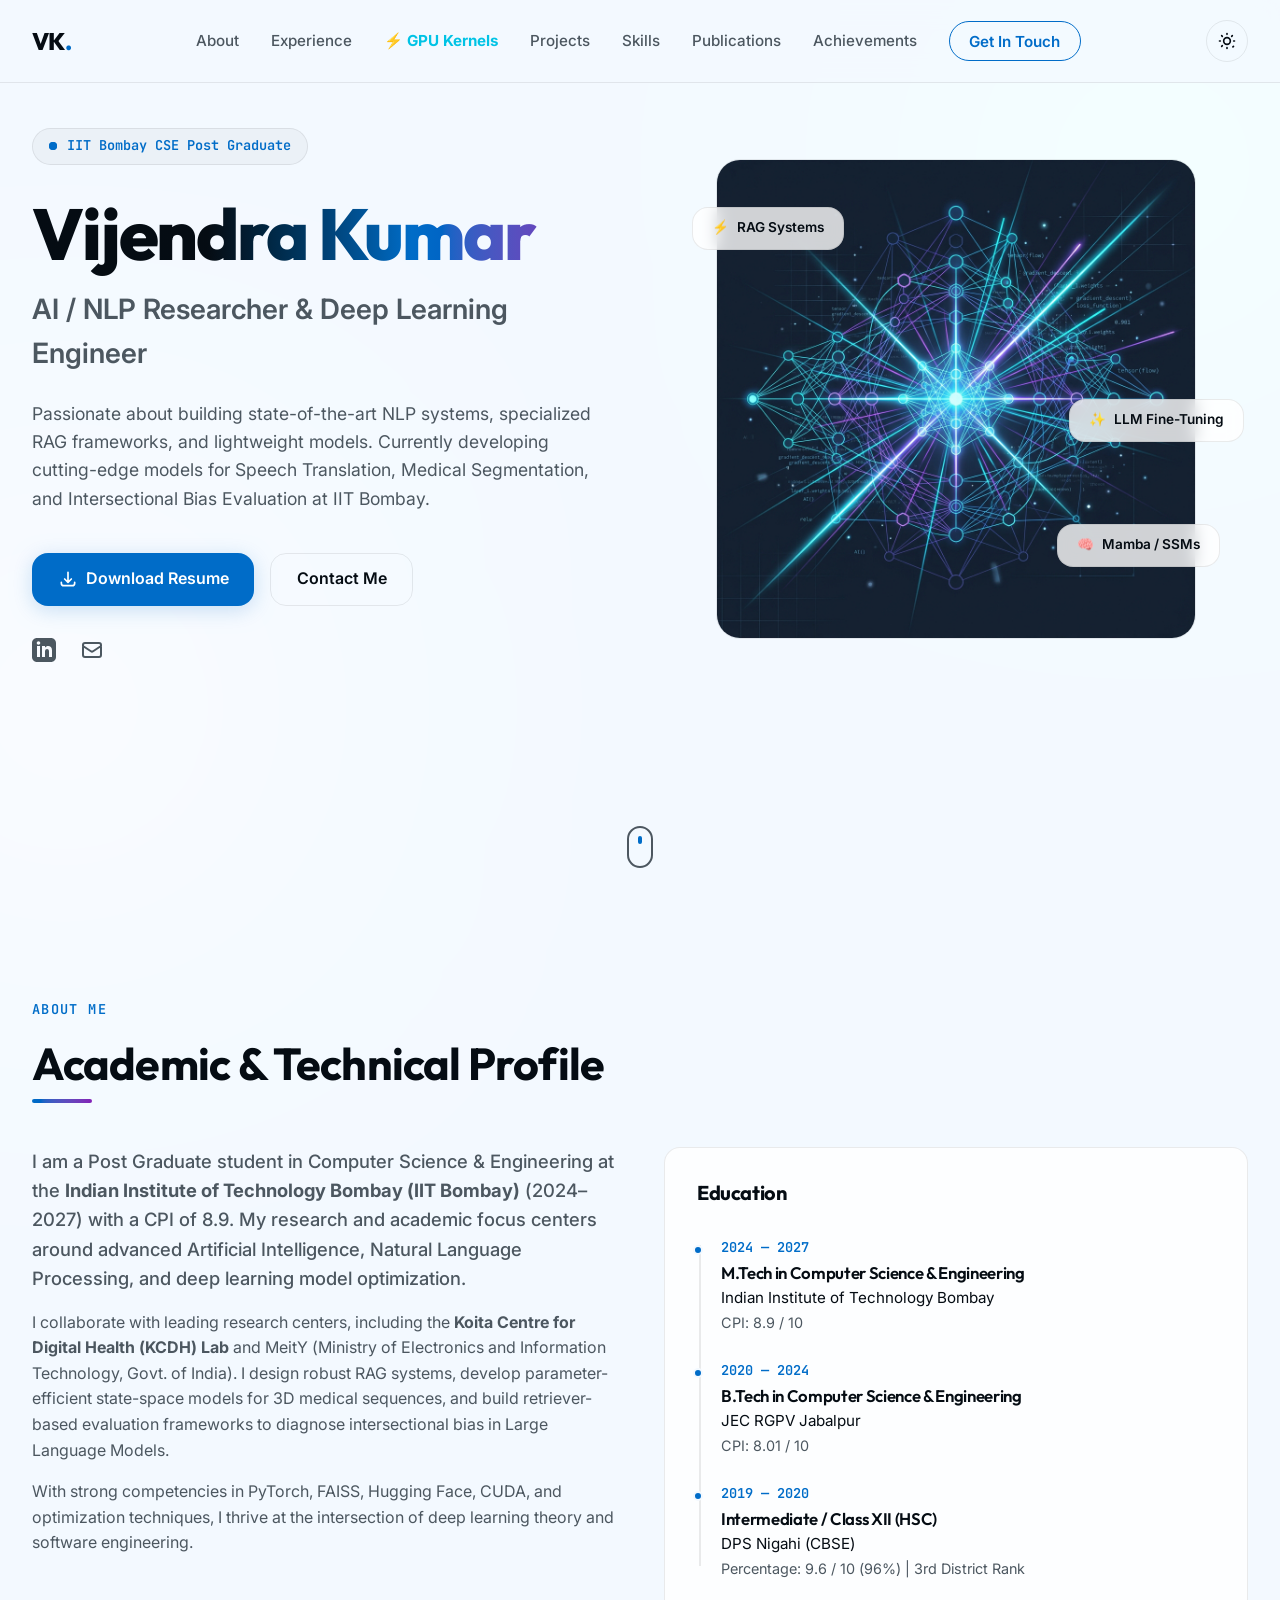
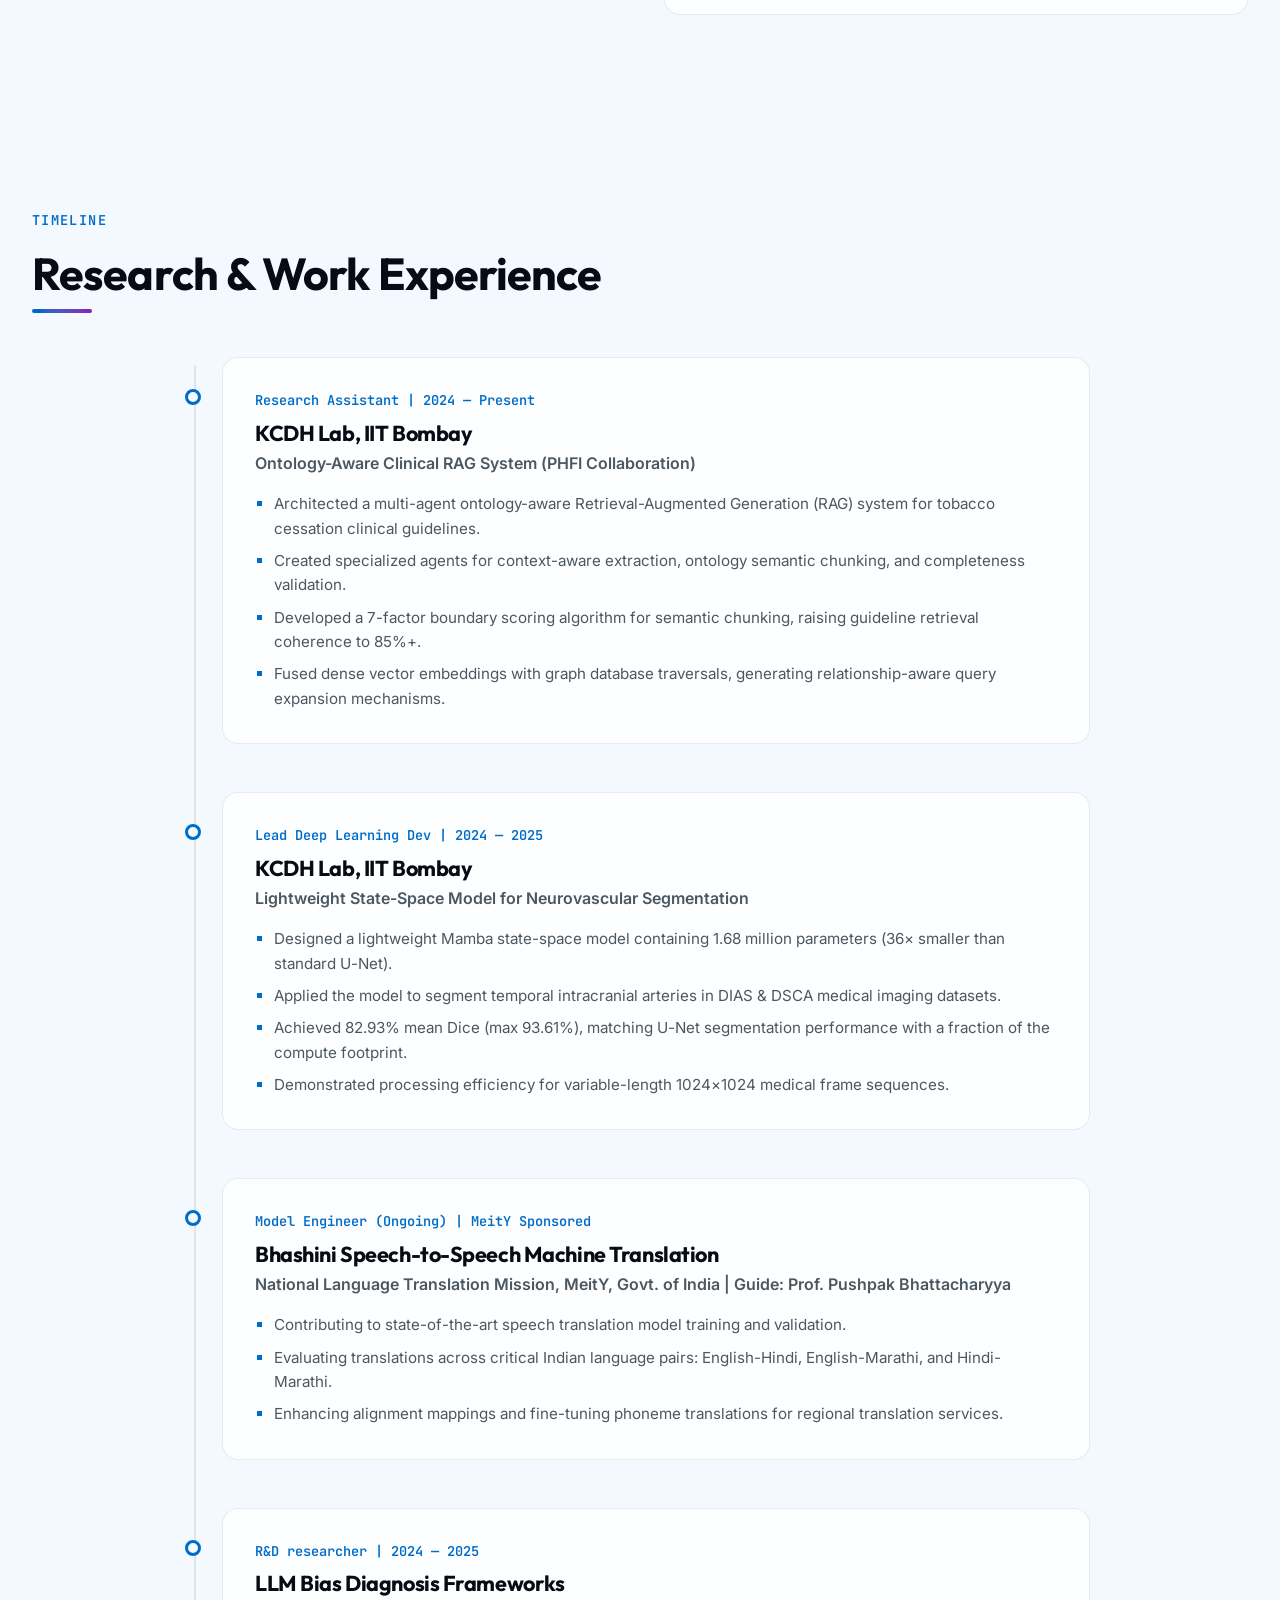
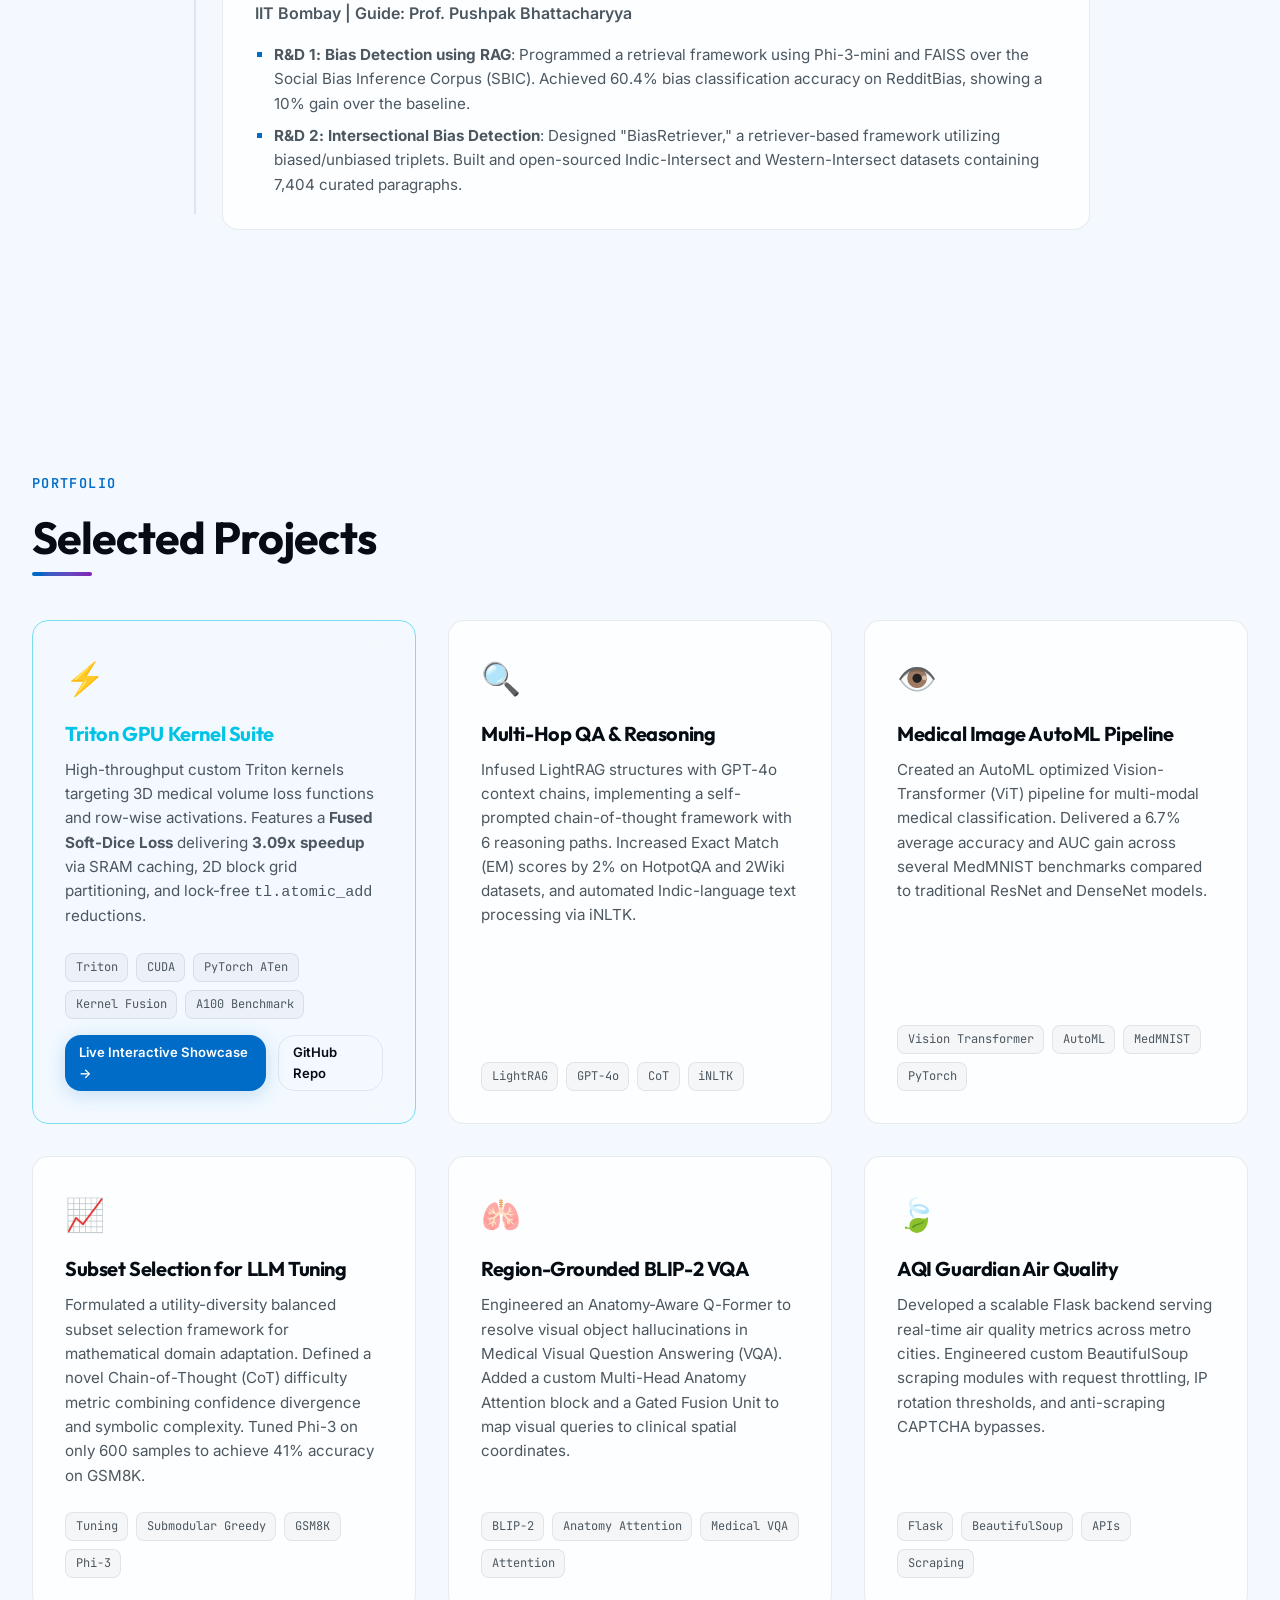
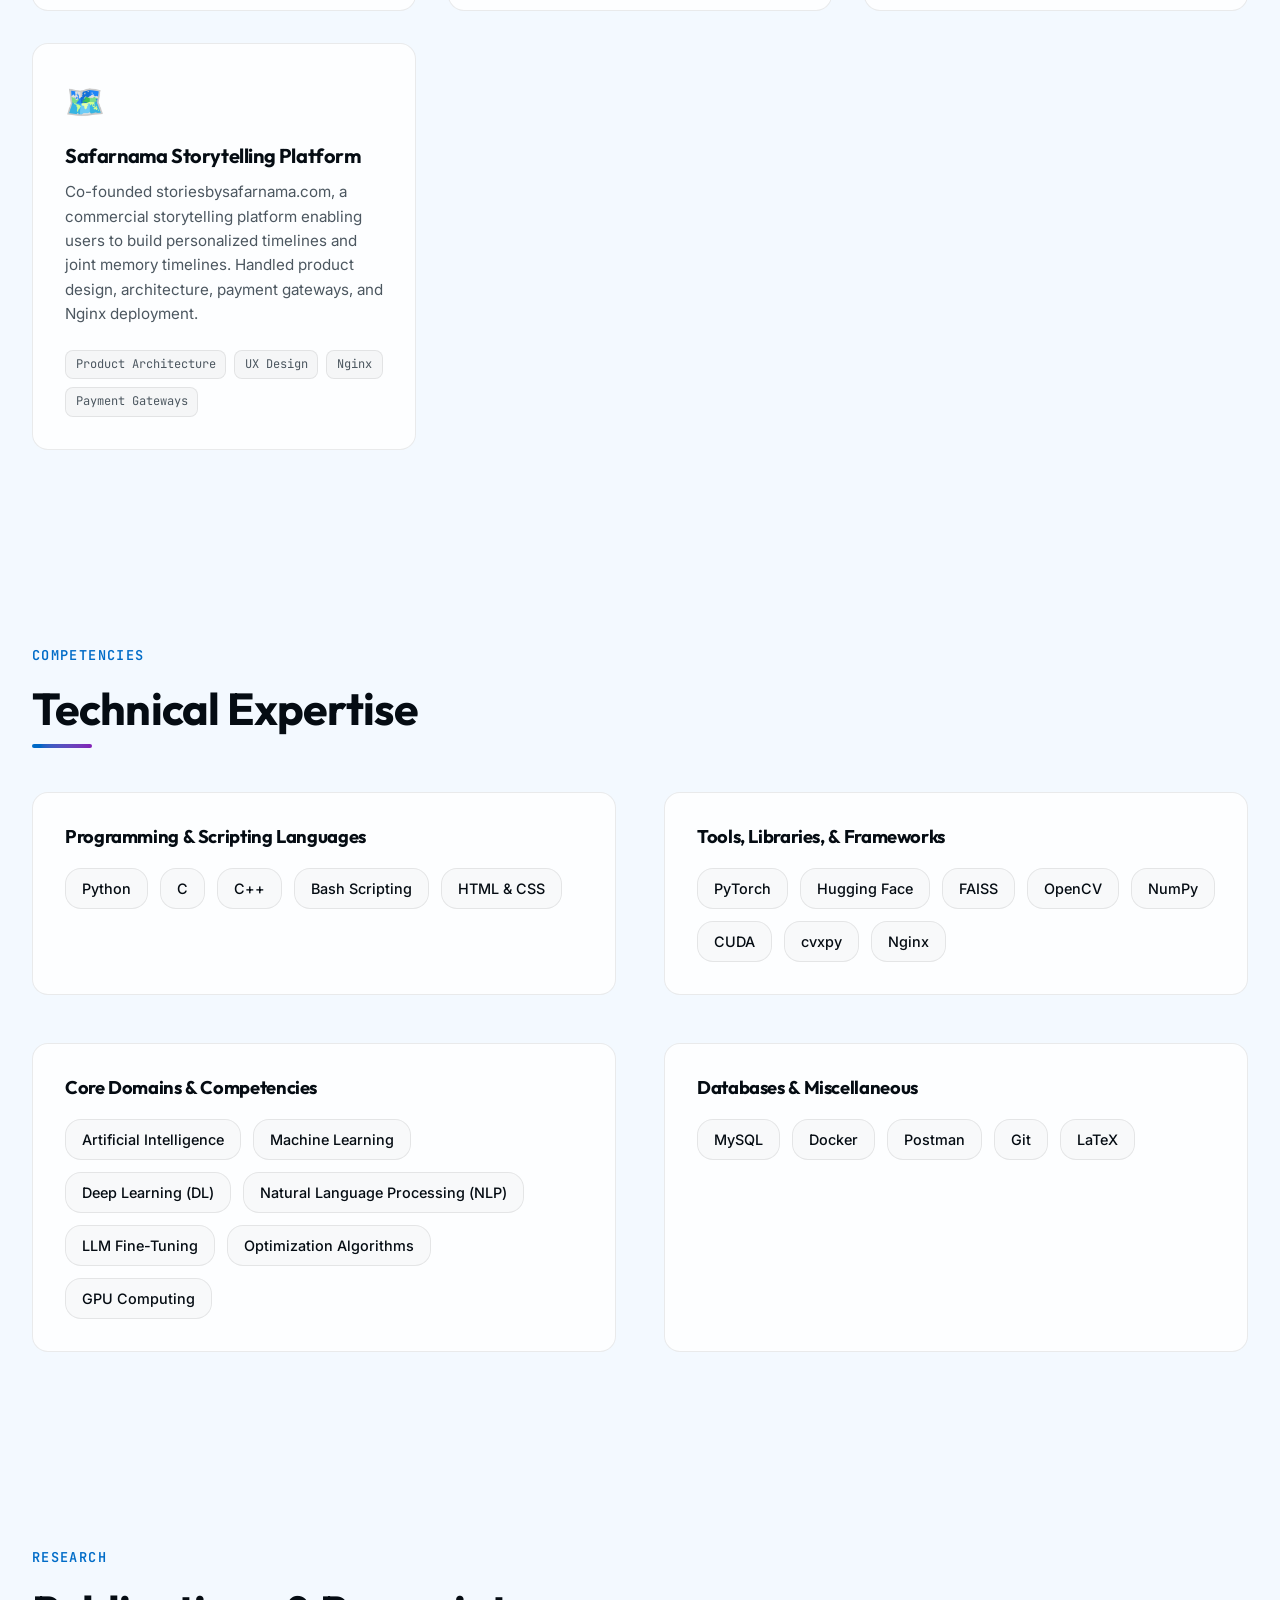
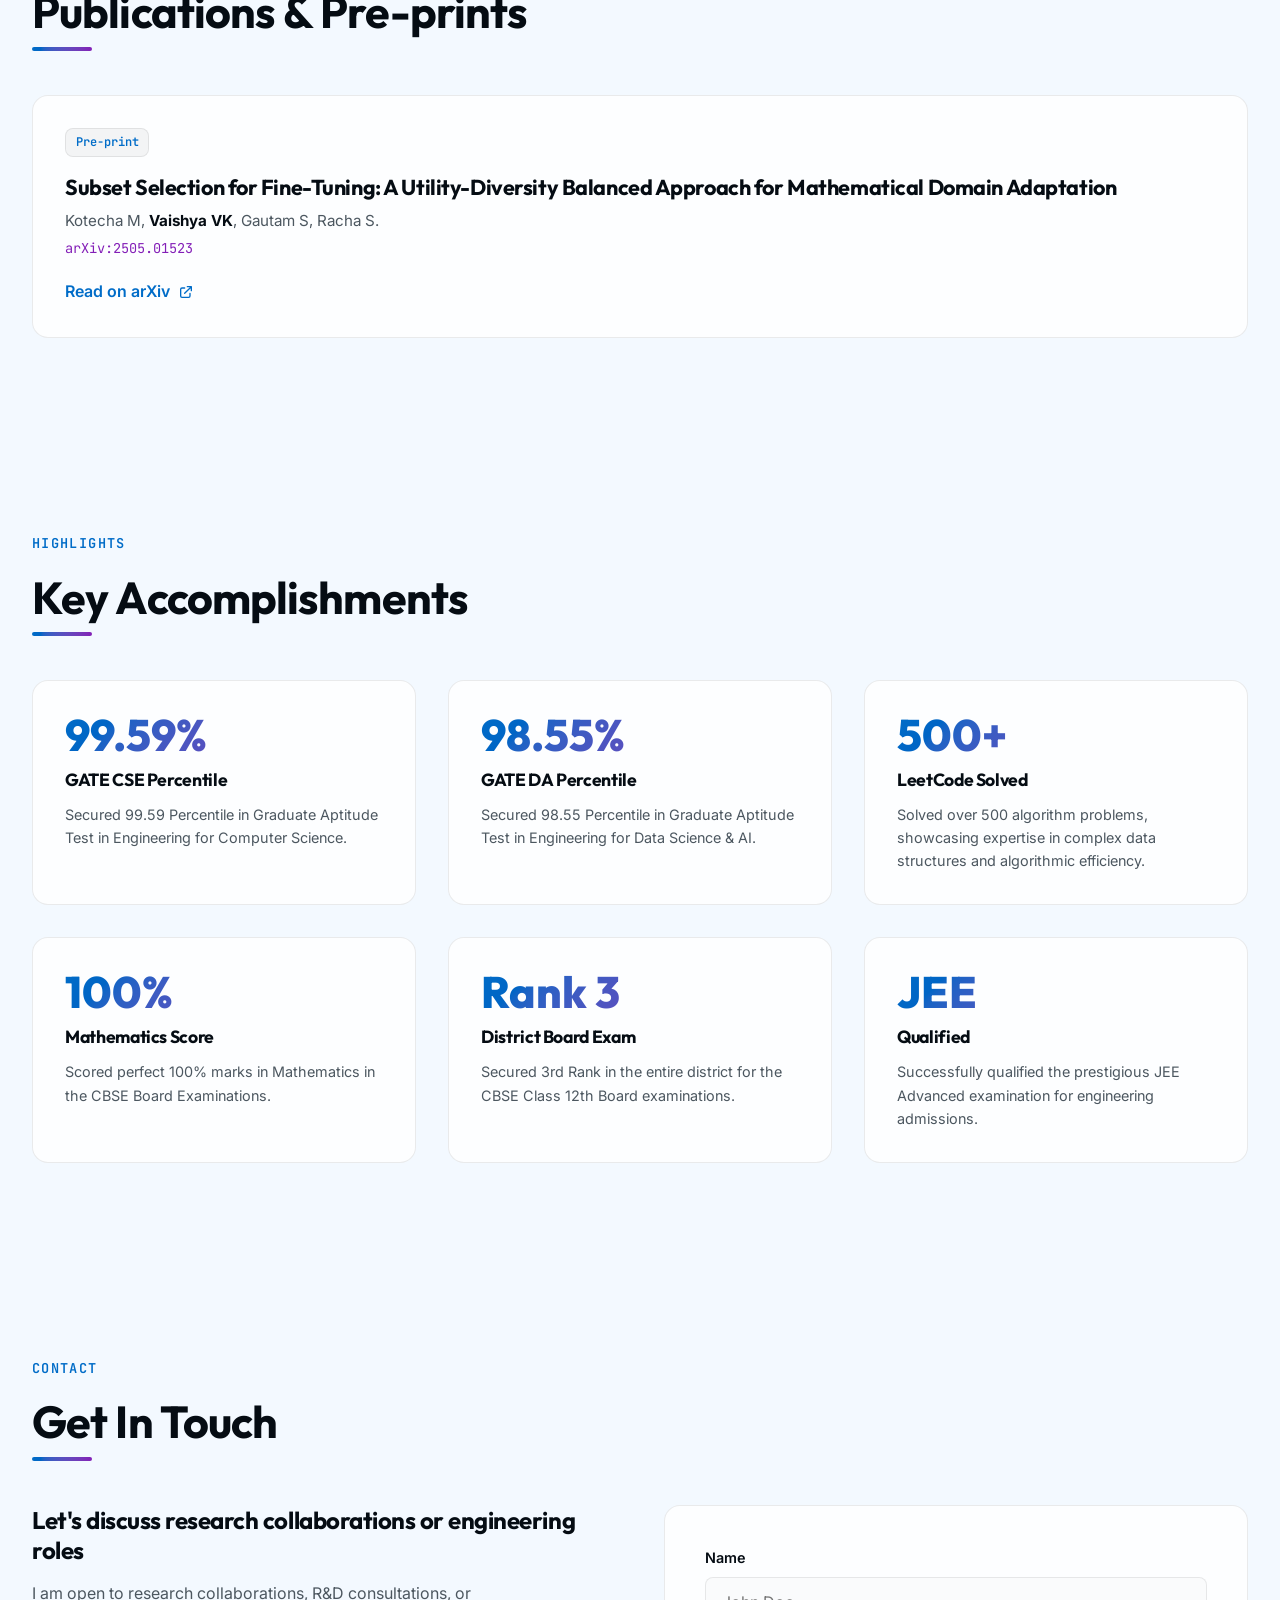
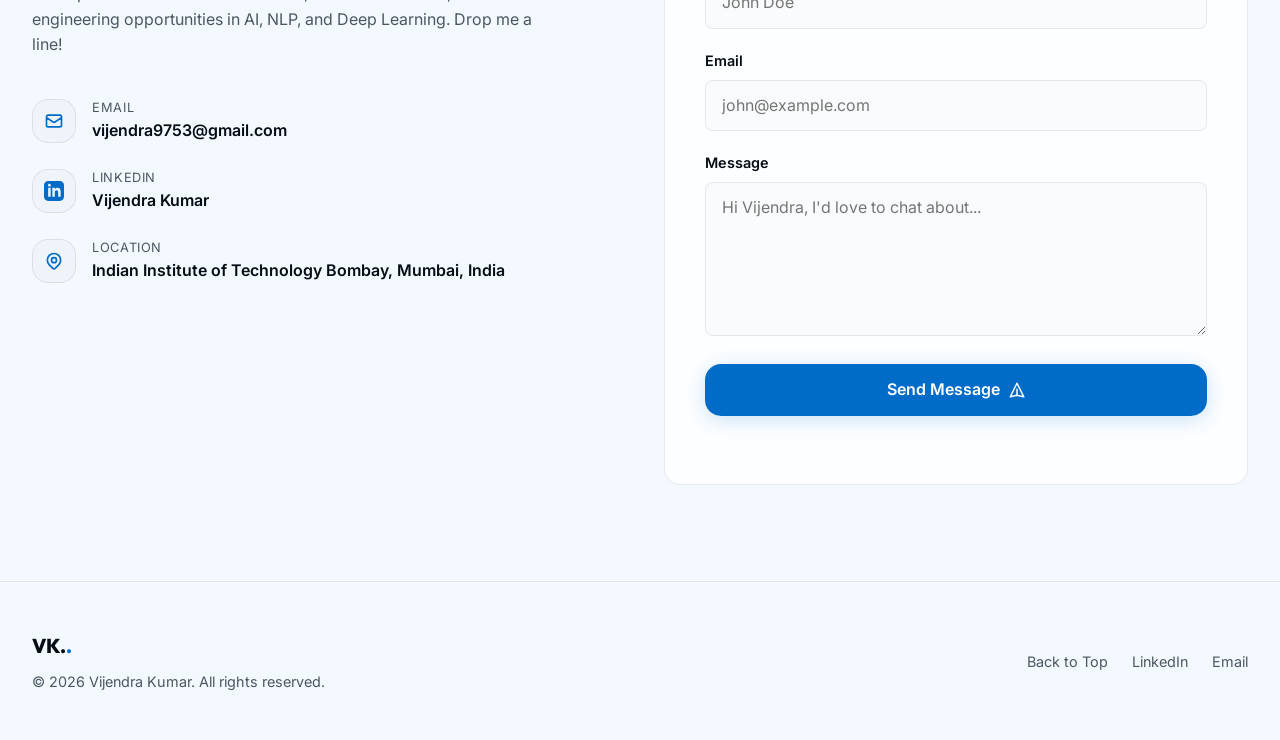
==== commit 566ab672: "changed rank" ====
--- a/index.html
+++ b/index.html
@@ -68,6 +68,7 @@
         <ul class="nav-list">
           <li><a href="#about" class="nav-link">About</a></li>
           <li><a href="#experience" class="nav-link">Experience</a></li>
+          <li><a href="gpu-kernels.html" class="nav-link" style="color: oklch(var(--accent-primary-dark-raw)); font-weight: 700;">⚡ GPU Kernels</a></li>
           <li><a href="#projects" class="nav-link">Projects</a></li>
           <li><a href="#skills" class="nav-link">Skills</a></li>
           <li><a href="#publications" class="nav-link">Publications</a></li>
@@ -284,6 +285,26 @@
         <h2 class="section-title">Selected Projects</h2>
         
         <div class="projects-grid grid-3">
+          <!-- Featured GPU Kernel Project -->
+          <div class="project-card glass-card" style="border: 1px solid oklch(var(--accent-primary-dark-raw) / 0.5); background: linear-gradient(135deg, rgba(var(--card-bg-dark-raw), 0.9), rgba(var(--accent-primary-dark-raw), 0.05));">
+            <div class="project-icon">⚡</div>
+            <h3 class="project-name" style="color: oklch(var(--accent-primary-dark-raw));">Triton GPU Kernel Suite</h3>
+            <p class="project-description">
+              High-throughput custom Triton kernels targeting 3D medical volume loss functions and row-wise activations. Features a <strong>Fused Soft-Dice Loss</strong> delivering <strong>3.09x speedup</strong> via SRAM caching, 2D block grid partitioning, and lock-free <code>tl.atomic_add</code> reductions.
+            </p>
+            <div class="project-tags">
+              <span>Triton</span>
+              <span>CUDA</span>
+              <span>PyTorch ATen</span>
+              <span>Kernel Fusion</span>
+              <span>A100 Benchmark</span>
+            </div>
+            <div style="margin-top: 16px; display: flex; gap: 12px;">
+              <a href="gpu-kernels.html" class="btn primary-btn" style="padding: 6px 14px; font-size: 0.82rem;">Live Interactive Showcase →</a>
+              <a href="https://github.com/vennyvirtuoso/triton-kernels" target="_blank" class="btn secondary-btn" style="padding: 6px 14px; font-size: 0.82rem;">GitHub Repo</a>
+            </div>
+          </div>
+
           <!-- Project 1 -->
           <div class="project-card glass-card">
             <div class="project-icon">🔍</div>
@@ -474,16 +495,16 @@
         <div class="achievements-grid grid-3">
           <!-- Achievement 1 -->
           <div class="achievement-card glass-card">
-            <div class="ach-num">AIR 515</div>
-            <h3 class="ach-title">GATE CS Rank</h3>
-            <p class="ach-desc">Secured All India Rank 515 in Graduate Aptitude Test in Engineering for Computer Science.</p>
+            <div class="ach-num">99.59%</div>
+            <h3 class="ach-title">GATE CSE Percentile</h3>
+            <p class="ach-desc">Secured 99.59 Percentile in Graduate Aptitude Test in Engineering for Computer Science.</p>
           </div>
 
           <!-- Achievement 2 -->
           <div class="achievement-card glass-card">
-            <div class="ach-num">AIR 568</div>
-            <h3 class="ach-title">GATE DA Rank</h3>
-            <p class="ach-desc">Secured All India Rank 568 in Graduate Aptitude Test in Engineering for Data Science & AI.</p>
+            <div class="ach-num">98.55%</div>
+            <h3 class="ach-title">GATE DA Percentile</h3>
+            <p class="ach-desc">Secured 98.55 Percentile in Graduate Aptitude Test in Engineering for Data Science & AI.</p>
           </div>
 
           <!-- Achievement 3 -->
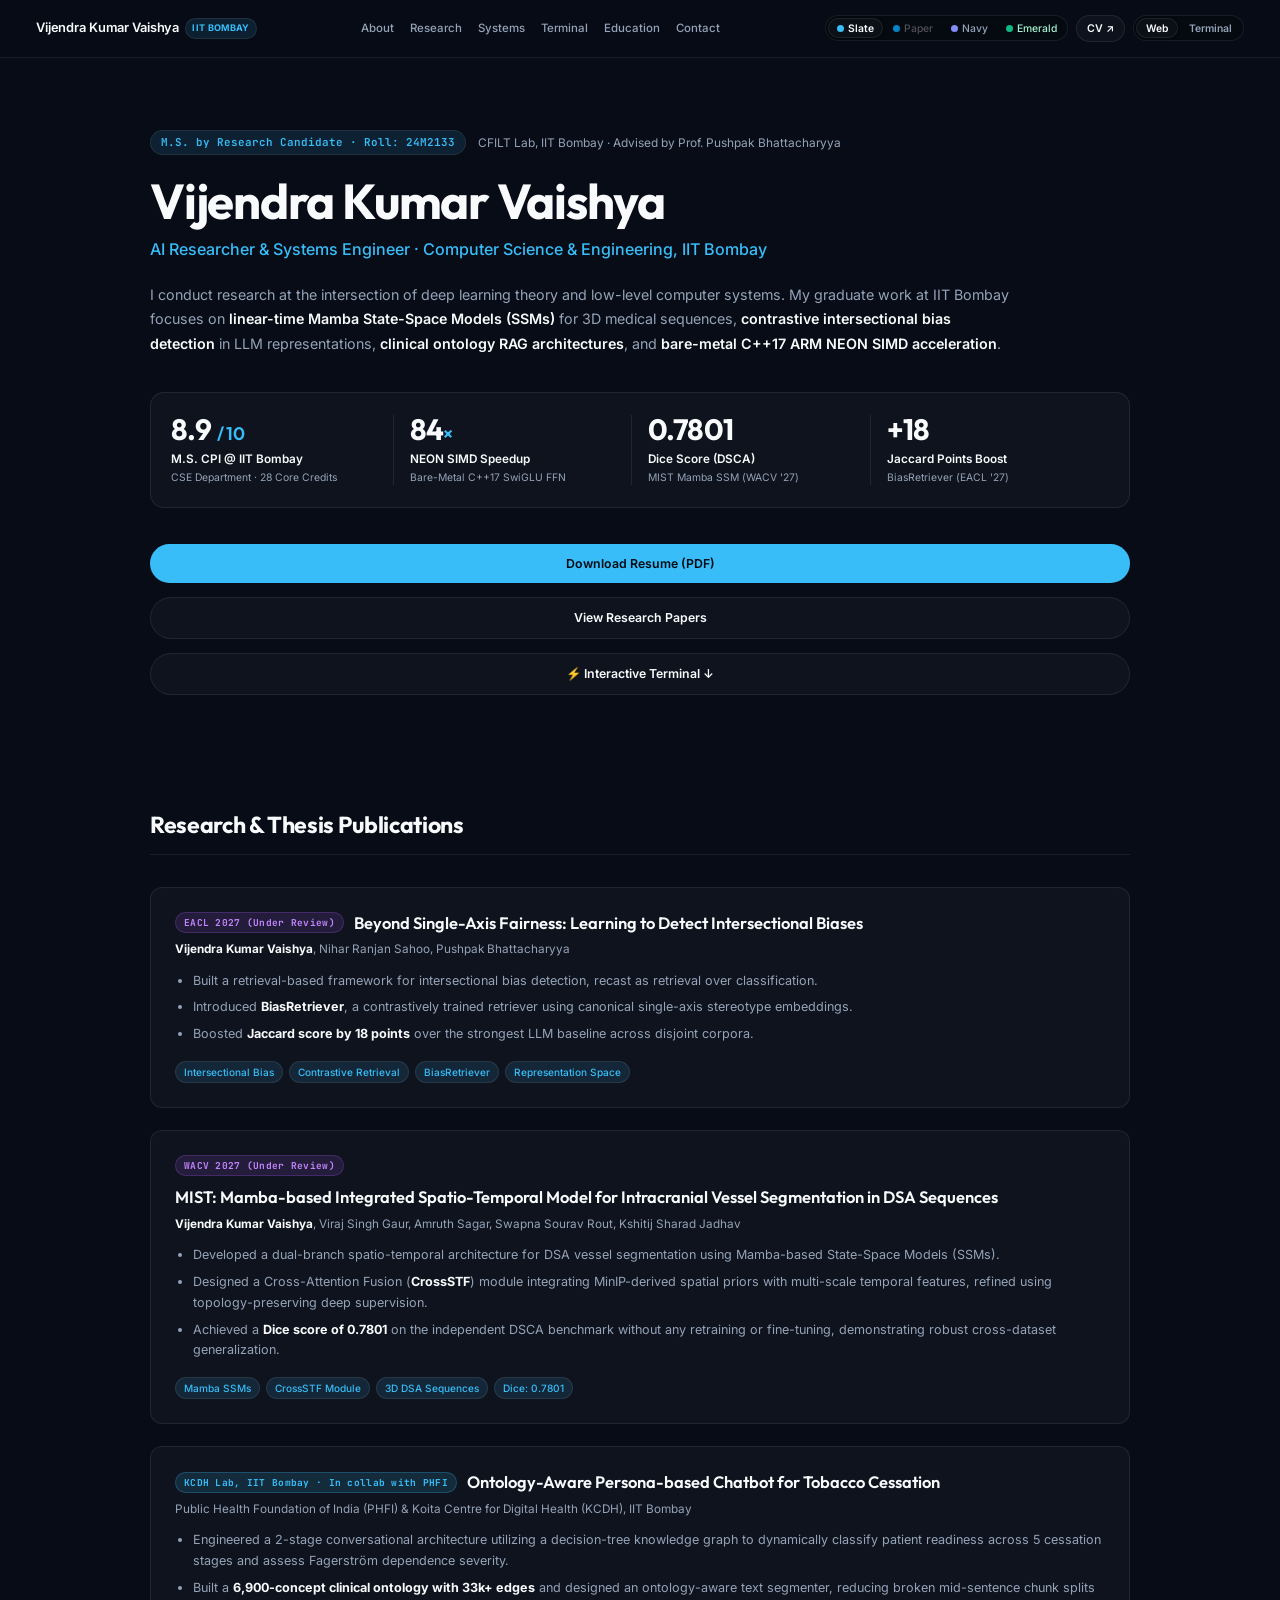
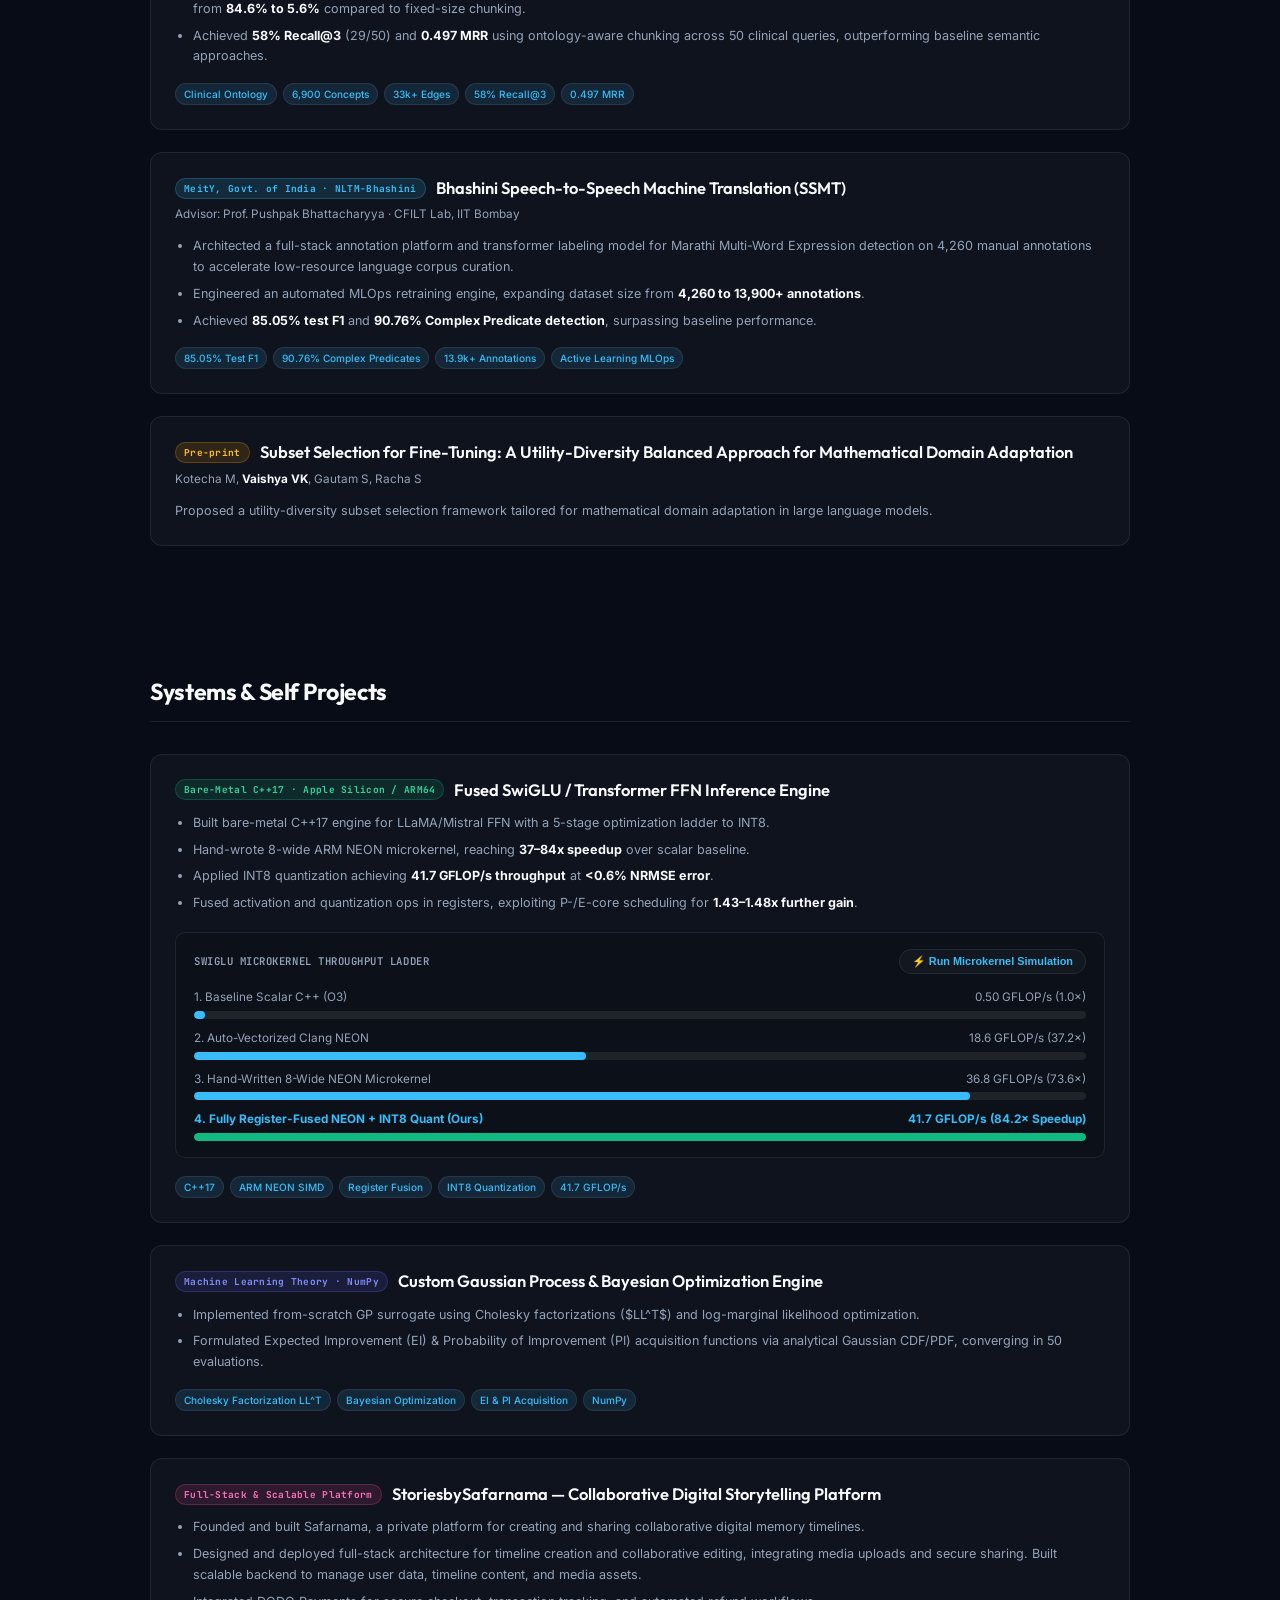
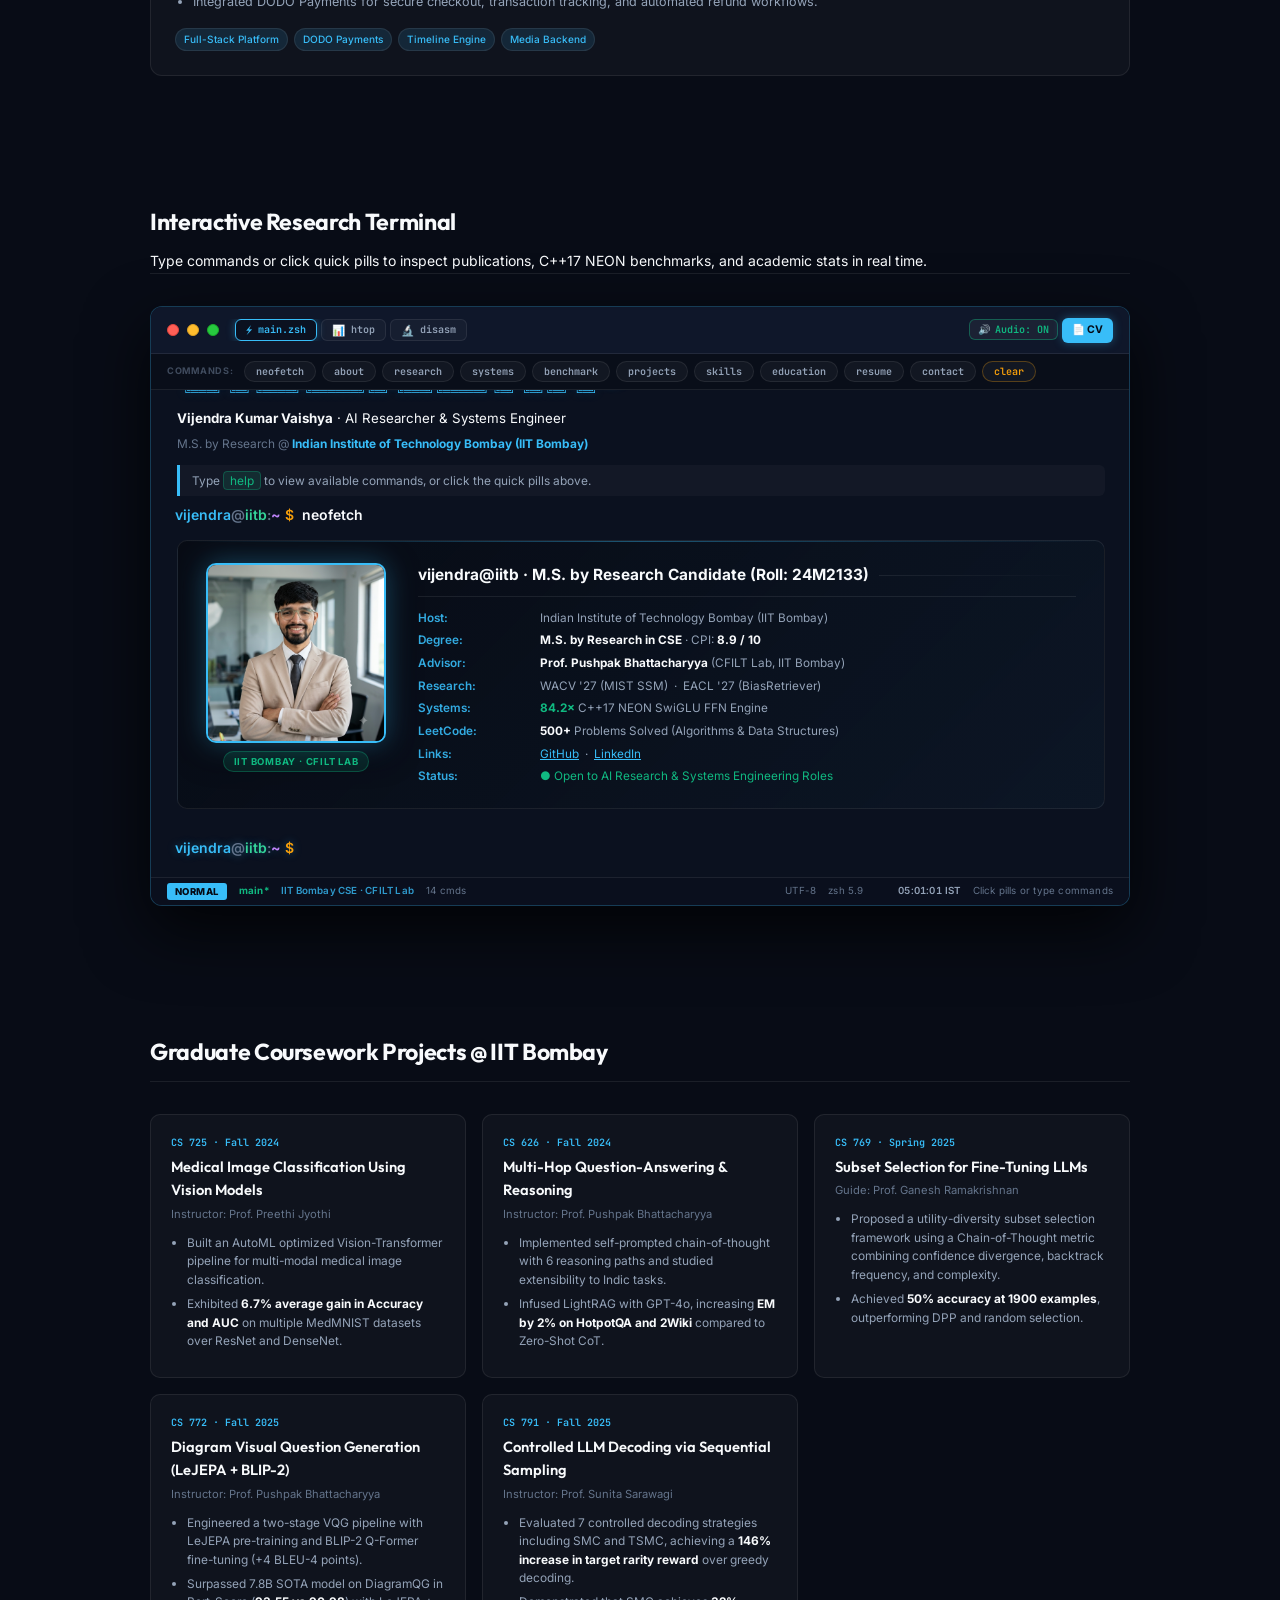
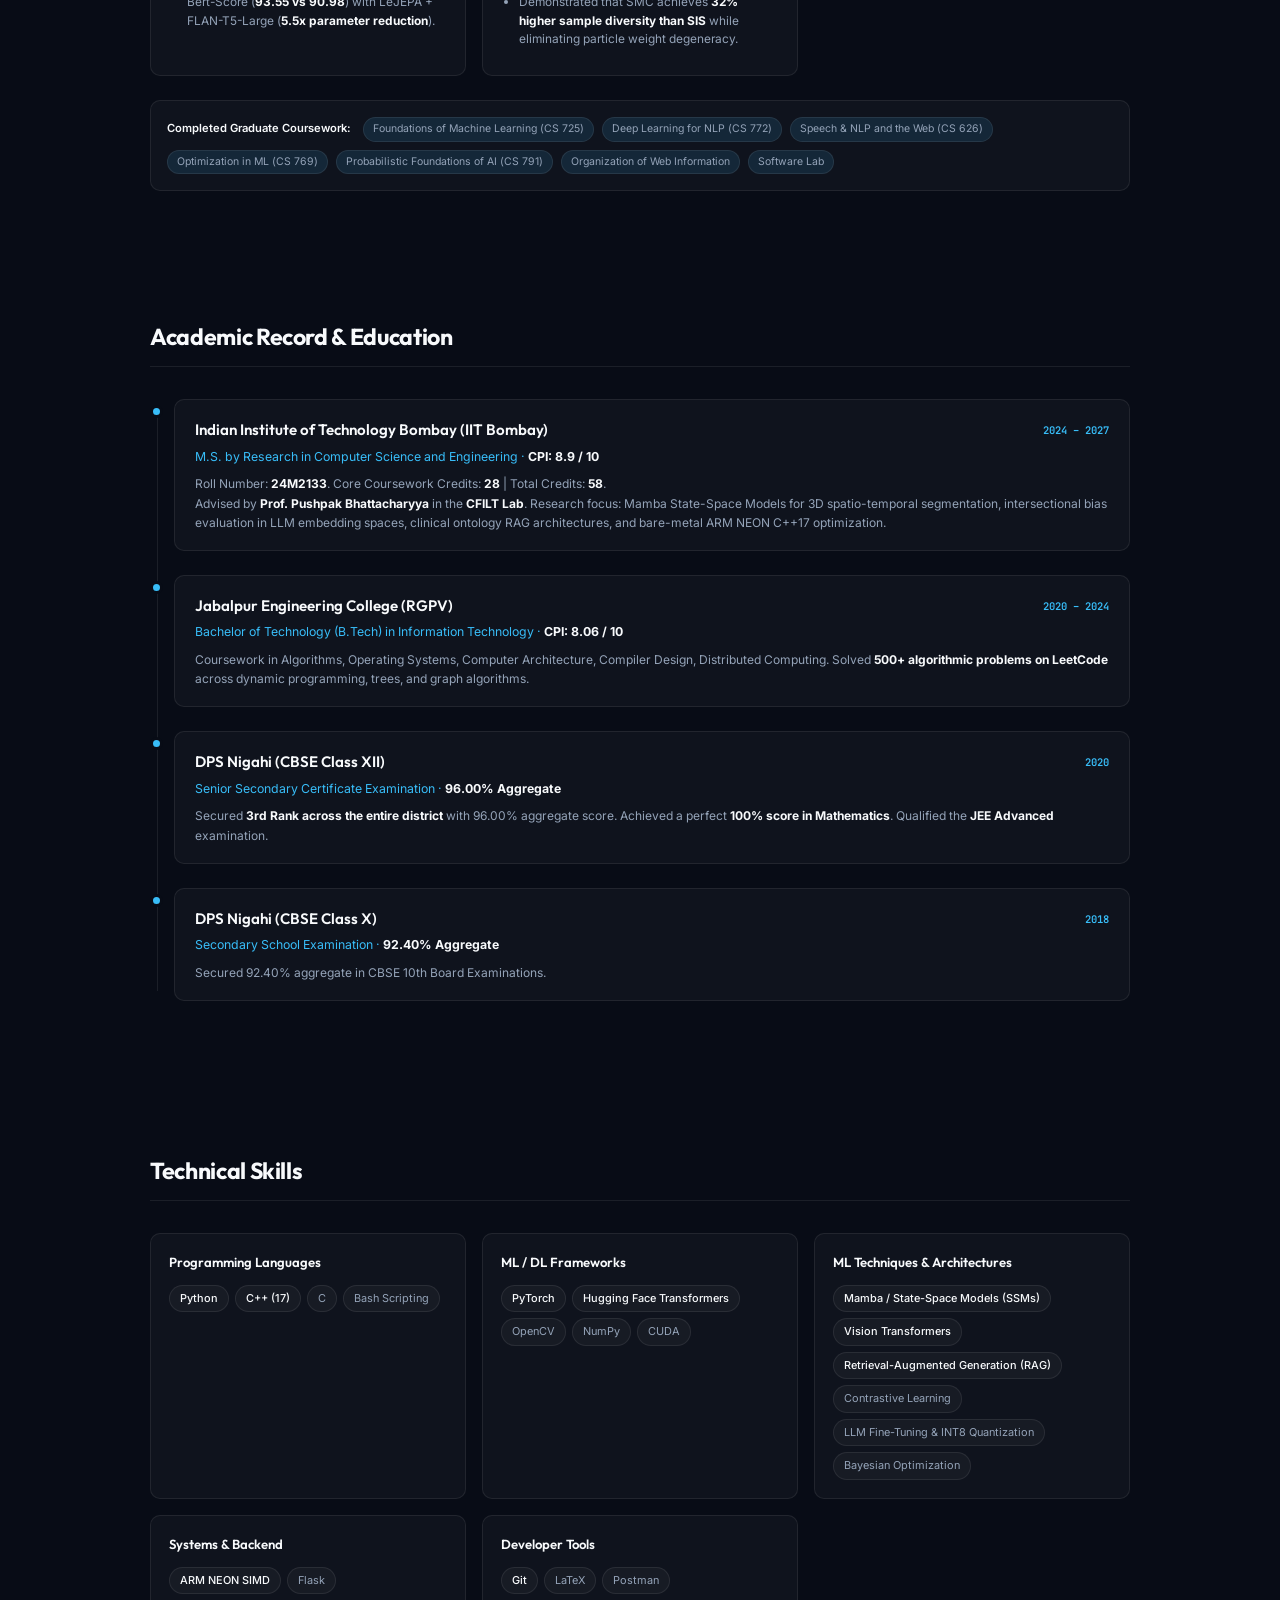
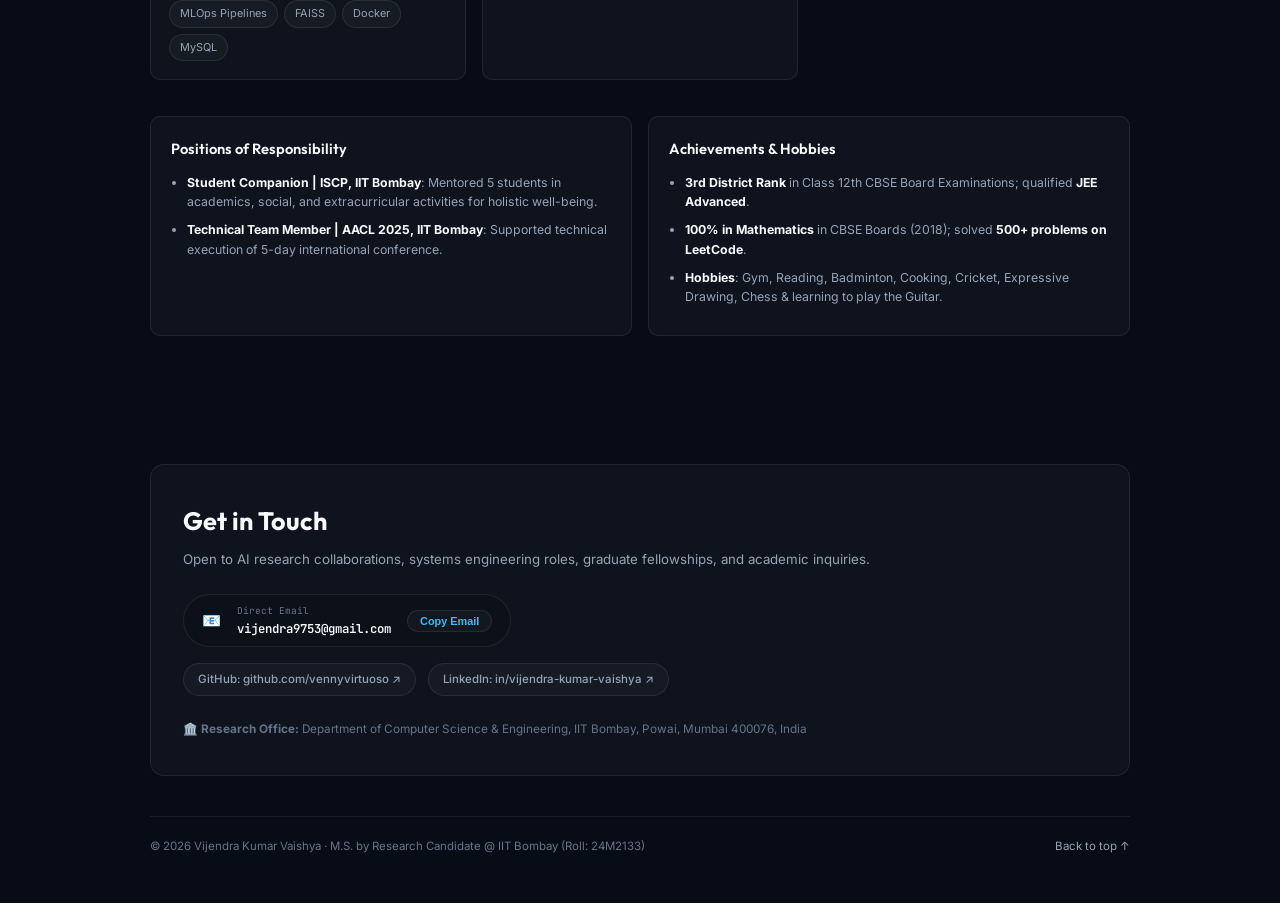
==== commit 0c038492: "feat: portfolio redesign with modern UI, interactive terminal, theme switcher, and GitHub Pages depl" ====
--- a/index.html
+++ b/index.html
@@ -1,640 +1,894 @@
 <!DOCTYPE html>
-<html lang="en">
+<html lang="en" data-theme="classic-dark" class="view-mode-gui">
+
 <head>
   <meta charset="UTF-8">
   <meta name="viewport" content="width=device-width, initial-scale=1.0">
-  <title>Vijendra Kumar | AI & NLP Researcher & Engineer</title>
-  
-  <!-- SEO Meta Tags -->
-  <meta name="description" content="Portfolio of Vijendra Kumar, Computer Science & Engineering Post Graduate at IIT Bombay. Specializing in AI, NLP, Deep Learning, RAG, and Optimization.">
-  <meta name="keywords" content="Vijendra Kumar, IIT Bombay, AI Researcher, NLP Engineer, RAG, Machine Learning, Deep Learning, Computer Science, Portfolio">
-  <meta name="author" content="Vijendra Kumar">
-  
-  <!-- Open Graph / Facebook -->
-  <meta property="og:type" content="website">
-  <meta property="og:title" content="Vijendra Kumar | AI & NLP Researcher & Engineer">
-  <meta property="og:description" content="Portfolio of Vijendra Kumar, Computer Science & Engineering Post Graduate at IIT Bombay. Specializing in AI, NLP, Deep Learning, RAG, and Optimization.">
-  <meta property="og:image" content="./assets/hero_illustration.png">
-
-  <!-- Twitter -->
-  <meta property="twitter:card" content="summary_large_image">
-  <meta property="twitter:title" content="Vijendra Kumar | AI & NLP Researcher & Engineer">
-  <meta property="twitter:description" content="Portfolio of Vijendra Kumar, Computer Science & Engineering Post Graduate at IIT Bombay. Specializing in AI, NLP, Deep Learning, RAG, and Optimization.">
-  <meta property="twitter:image" content="./assets/hero_illustration.png">
-
-  <!-- Fonts -->
+  <title>Vijendra Kumar Vaishya · AI Researcher & Systems Engineer</title>
+  <meta name="description"
+    content="Portfolio of Vijendra Kumar Vaishya — M.S. by Research in CSE at IIT Bombay. Research in Mamba SSMs, Intersectional Bias Detection, Clinical RAG, and Bare-Metal C++17 NEON SIMD.">
+  <link rel="icon"
+    href="data:image/svg+xml,<svg xmlns='http://www.w3.org/2000/svg' viewBox='0 0 100 100'><text y='.9em' font-size='90'>⚡</text></svg>">
   <link rel="preconnect" href="https://fonts.googleapis.com">
   <link rel="preconnect" href="https://fonts.gstatic.com" crossorigin>
-  <link href="https://fonts.googleapis.com/css2?family=Outfit:wght@300;400;500;600;700;800&family=Inter:wght@300;400;500;600;700&family=JetBrains+Mono:wght@400;500;600&display=swap" rel="stylesheet">
-
-  <!-- Style Sheets -->
-  <link rel="stylesheet" href="./index.css">
-
-  <!-- Theme Detection Script (MANDATORY to prevent FOUC) -->
-  <meta name="color-scheme" content="light dark">
-  <script>
-    {
-      const colorScheme = localStorage.getItem("color-scheme");
-      if (colorScheme) {
-        document.querySelector('meta[name="color-scheme"]').content = colorScheme;
-      }
-    }
-  </script>
+  <link
+    href="https://fonts.googleapis.com/css2?family=Outfit:wght@400;500;600;700&family=Inter:wght@300;400;500;600;700&family=JetBrains+Mono:wght@400;500;600&display=swap"
+    rel="stylesheet">
+  <link rel="stylesheet" href="index.css">
 </head>
+
 <body>
-  <!-- Background Aura Decors -->
-  <div class="glow-orb glow-orb-1" aria-hidden="true"></div>
-  <div class="glow-orb glow-orb-2" aria-hidden="true"></div>
-
-  <!-- Header & Navigation -->
-  <header class="main-header" id="header">
+
+  <!-- Ambient Background Layer -->
+  <div class="ambient-glow" aria-hidden="true"></div>
+  <canvas id="matrix-canvas"></canvas>
+
+  <!-- CRT overlay for Terminal Mode -->
+  <div class="scanlines" aria-hidden="true"></div>
+
+  <!-- Command Palette (Ctrl+P) -->
+  <div id="cmd-palette-overlay" class="cmd-palette-overlay" aria-hidden="true" role="dialog"
+    aria-label="Command palette">
+    <div class="cmd-palette">
+      <div class="cmd-palette-search">
+        <span class="cmd-palette-icon">⌘</span>
+        <input type="text" id="cmd-palette-input" placeholder="Search commands..." autocomplete="off" spellcheck="false"
+          aria-label="Search commands">
+        <kbd class="kbd-close">Esc</kbd>
+      </div>
+      <ul class="cmd-palette-list" id="cmd-palette-list" role="listbox"></ul>
+      <div class="cmd-palette-footer">
+        <span><kbd>↑</kbd><kbd>↓</kbd> navigate</span>
+        <span><kbd>↵</kbd> run command</span>
+        <span><kbd>Esc</kbd> close</span>
+        <span class="palette-shortcut-hint"><kbd>Ctrl+P</kbd></span>
+      </div>
+    </div>
+  </div>
+
+  <!-- Simple & Classy Header Navigation -->
+  <header class="top-nav" aria-label="Main Navigation">
     <div class="nav-container">
-      <a href="#" class="logo">
-        <span class="logo-text">VK</span>
-        <span class="logo-dot">.</span>
+      <a href="#about" class="nav-brand">
+        <span class="brand-name">Vijendra Kumar Vaishya</span>
+        <span class="brand-tag">IIT BOMBAY</span>
       </a>
 
-      <!-- Mobile Menu Button -->
-      <button class="mobile-menu-toggle" aria-label="Toggle Navigation Menu" aria-controls="main-nav" aria-expanded="false">
-        <svg class="menu-icon" fill="none" viewBox="0 0 24 24" stroke="currentColor">
-          <path class="line-1" stroke-linecap="round" stroke-linejoin="round" stroke-width="2" d="M4 6h16" />
-          <path class="line-2" stroke-linecap="round" stroke-linejoin="round" stroke-width="2" d="M4 12h16" />
-          <path class="line-3" stroke-linecap="round" stroke-linejoin="round" stroke-width="2" d="M4 18h16" />
-        </svg>
-      </button>
-
-      <!-- Desktop Nav & Theme Toggle -->
-      <nav class="nav-menu" id="main-nav">
-        <ul class="nav-list">
-          <li><a href="#about" class="nav-link">About</a></li>
-          <li><a href="#experience" class="nav-link">Experience</a></li>
-          <li><a href="gpu-kernels.html" class="nav-link" style="color: oklch(var(--accent-primary-dark-raw)); font-weight: 700;">⚡ GPU Kernels</a></li>
-          <li><a href="#projects" class="nav-link">Projects</a></li>
-          <li><a href="#skills" class="nav-link">Skills</a></li>
-          <li><a href="#publications" class="nav-link">Publications</a></li>
-          <li><a href="#achievements" class="nav-link">Achievements</a></li>
-          <li><a href="#contact" class="nav-link nav-btn-contact">Get In Touch</a></li>
-        </ul>
+      <nav class="nav-links" aria-label="Sections">
+        <a href="#about">About</a>
+        <a href="#research">Research</a>
+        <a href="#systems">Systems</a>
+        <a href="#terminal">Terminal</a>
+        <a href="#education">Education</a>
+        <a href="#contact">Contact</a>
       </nav>
 
-      <!-- Theme Switcher Button -->
-      <button class="theme-toggle" id="theme-btn" aria-label="Toggle light/dark theme" title="Toggle color scheme">
-        <!-- Sun Icon -->
-        <svg class="sun-icon" fill="none" viewBox="0 0 24 24" stroke="currentColor">
-          <path stroke-linecap="round" stroke-linejoin="round" stroke-width="2" d="M12 3v1m0 16v1m9-9h-1M4 12H3m15.364-6.364l-.707.707M6.343 17.657l-.707.707m0-12.728l.707.707m12.728 12.728l.707-.707M12 8a4 4 0 100 8 4 4 0 000-8z" />
-        </svg>
-        <!-- Moon Icon -->
-        <svg class="moon-icon" fill="none" viewBox="0 0 24 24" stroke="currentColor">
-          <path stroke-linecap="round" stroke-linejoin="round" stroke-width="2" d="M20.354 15.354A9 9 0 018.646 3.646 9.003 9.003 0 0012 21a9.003 9.003 0 008.354-5.646z" />
-        </svg>
-      </button>
+      <div class="nav-actions">
+        <!-- Direct One-Click Theme Switcher Chips -->
+        <div class="theme-chips-group" role="radiogroup" aria-label="Color Themes">
+          <button type="button" class="theme-chip active" data-theme="classic-dark" title="Slate Dark Theme">
+            <span class="swatch swatch-slate"></span>
+            <span>Slate</span>
+          </button>
+          <button type="button" class="theme-chip" data-theme="classic-light" title="Paper Light Theme">
+            <span class="swatch swatch-paper"></span>
+            <span>Paper</span>
+          </button>
+          <button type="button" class="theme-chip" data-theme="midnight-navy" title="Midnight Navy Theme">
+            <span class="swatch swatch-navy"></span>
+            <span>Navy</span>
+          </button>
+          <button type="button" class="theme-chip" data-theme="emerald-dark" title="Emerald Dark Theme">
+            <span class="swatch swatch-emerald"></span>
+            <span>Emerald</span>
+          </button>
+        </div>
+
+        <a href="./vijendra_resume.pdf" download="Vijendra_Kumar_Resume.pdf" class="btn-cv"
+          title="Download Official PDF Resume">
+          <span>CV ↗</span>
+        </a>
+
+        <!-- View Mode Switcher Capsule -->
+        <div class="view-switch-capsule" role="radiogroup" aria-label="View Switcher">
+          <button type="button" id="btn-mode-gui" class="view-pill-btn active" data-view="gui"
+            title="Switch to Web View">
+            <span>Web</span>
+          </button>
+          <button type="button" id="btn-mode-terminal" class="view-pill-btn" data-view="terminal"
+            title="Switch to Fullscreen Terminal View">
+            <span>Terminal</span>
+          </button>
+        </div>
+      </div>
     </div>
   </header>
 
-  <main>
-    <!-- Hero Section -->
-    <section class="hero-section" id="hero">
-      <div class="hero-container grid-2">
-        <div class="hero-content">
-          <div class="tagline-pill">
-            <span class="pulse-indicator"></span>
-            IIT Bombay CSE Post Graduate
-          </div>
-          <h1 class="hero-title">Vijendra Kumar</h1>
-          <p class="hero-subtitle">AI / NLP Researcher & Deep Learning Engineer</p>
-          <p class="hero-desc">
-            Passionate about building state-of-the-art NLP systems, specialized RAG frameworks, and lightweight models. Currently developing cutting-edge models for Speech Translation, Medical Segmentation, and Intersectional Bias Evaluation at IIT Bombay.
-          </p>
-          <div class="hero-actions">
-            <a href="./vijendra_resume.pdf" class="btn primary-btn" download="Vijendra_Kumar_Resume.pdf">
-              <svg fill="none" viewBox="0 0 24 24" stroke="currentColor" width="20" height="20">
-                <path stroke-linecap="round" stroke-linejoin="round" stroke-width="2" d="M4 16v1a3 3 0 003 3h10a3 3 0 003-3v-1m-4-4l-4 4m0 0l-4-4m4 4V4" />
-              </svg>
-              Download Resume
-            </a>
-            <a href="#contact" class="btn secondary-btn">Contact Me</a>
-          </div>
-          <div class="hero-socials">
-            <a href="https://www.linkedin.com/in/vennyvirtuoso/" target="_blank" rel="noopener" aria-label="LinkedIn Profile">
-              <svg viewBox="0 0 24 24" fill="currentColor" width="24" height="24">
-                <path d="M19 0h-14c-2.761 0-5 2.239-5 5v14c0 2.761 2.239 5 5 5h14c2.762 0 5-2.239 5-5v-14c0-2.761-2.238-5-5-5zm-11 19h-3v-11h3v11zm-1.5-12.268c-.966 0-1.75-.779-1.75-1.75s.784-1.75 1.75-1.75 1.75.779 1.75 1.75-.784 1.75-1.75 1.75zm13.5 12.268h-3v-5.604c0-3.368-4-3.113-4 0v5.604h-3v-11h3v1.765c1.396-2.586 7-2.777 7 2.476v6.759z"/>
-              </svg>
-            </a>
-            <a href="mailto:vijendra9753@gmail.com" aria-label="Email Address">
-              <svg fill="none" viewBox="0 0 24 24" stroke="currentColor" width="24" height="24">
-                <path stroke-linecap="round" stroke-linejoin="round" stroke-width="2" d="M3 8l7.89 5.26a2 2 0 002.22 0L21 8M5 19h14a2 2 0 002-2V7a2 2 0 00-2-2H5a2 2 0 00-2 2v10a2 2 0 002 2z" />
-              </svg>
-            </a>
-          </div>
-        </div>
-        <div class="hero-graphic" aria-hidden="true">
-          <div class="graphic-canvas">
-            <img src="./assets/hero_illustration.png" alt="AI Neural Network Graph Art" class="hero-img">
-            <div class="floating-tech-card ft-1">
-              <span class="tech-icon">⚡</span>
-              <span>RAG Systems</span>
-            </div>
-            <div class="floating-tech-card ft-2">
-              <span class="tech-icon">🧠</span>
-              <span>Mamba / SSMs</span>
-            </div>
-            <div class="floating-tech-card ft-3">
-              <span class="tech-icon">✨</span>
-              <span>LLM Fine-Tuning</span>
-            </div>
-          </div>
-        </div>
-      </div>
-      <div class="scroll-indicator">
-        <a href="#about" aria-label="Scroll to about section">
-          <span class="mouse">
-            <span class="wheel"></span>
-          </span>
-        </a>
+
+  <!-- ========================================================================= -->
+  <!-- 1. CLEAN & CLASSY WEB PORTFOLIO                                           -->
+  <!-- ========================================================================= -->
+  <main id="gui-portfolio" class="gui-content">
+
+    <!-- HERO SECTION -->
+    <section id="about" class="section hero-section">
+      <div class="section-container">
+
+        <div class="hero-top-meta">
+          <span class="hero-inst-badge">M.S. by Research Candidate · Roll: 24M2133</span>
+          <span class="hero-lab">CFILT Lab, IIT Bombay · Advised by Prof. Pushpak Bhattacharyya</span>
+        </div>
+
+        <h1 class="hero-heading">
+          Vijendra Kumar Vaishya
+        </h1>
+        <p class="hero-tagline">
+          AI Researcher &amp; Systems Engineer · Computer Science &amp; Engineering, IIT Bombay
+        </p>
+
+        <p class="hero-bio">
+          I conduct research at the intersection of deep learning theory and low-level computer systems.
+          My graduate work at IIT Bombay focuses on <strong>linear-time Mamba State-Space Models (SSMs)</strong> for 3D
+          medical sequences,
+          <strong>contrastive intersectional bias detection</strong> in LLM representations, <strong>clinical ontology
+            RAG architectures</strong>,
+          and <strong>bare-metal C++17 ARM NEON SIMD acceleration</strong>.
+        </p>
+
+        <!-- Understated, Classy Spec Sheet Metrics -->
+        <div class="metric-strip">
+          <div class="metric-item">
+            <div class="metric-num">8.9 <span class="metric-unit">/ 10</span></div>
+            <div class="metric-label">M.S. CPI @ IIT Bombay</div>
+            <div class="metric-sub">CSE Department · 28 Core Credits</div>
+          </div>
+          <div class="metric-item">
+            <div class="metric-num">84<span class="metric-unit">×</span></div>
+            <div class="metric-label">NEON SIMD Speedup</div>
+            <div class="metric-sub">Bare-Metal C++17 SwiGLU FFN</div>
+          </div>
+          <div class="metric-item">
+            <div class="metric-num">0.7801</div>
+            <div class="metric-label">Dice Score (DSCA)</div>
+            <div class="metric-sub">MIST Mamba SSM (WACV '27)</div>
+          </div>
+          <div class="metric-item">
+            <div class="metric-num">+18</div>
+            <div class="metric-label">Jaccard Points Boost</div>
+            <div class="metric-sub">BiasRetriever (EACL '27)</div>
+          </div>
+        </div>
+
+        <!-- Action Links -->
+        <div class="hero-cta-row">
+          <a href="./vijendra_resume.pdf" download="Vijendra_Kumar_Resume.pdf" class="btn-primary">
+            Download Resume (PDF)
+          </a>
+          <a href="#research" class="btn-secondary">
+            View Research Papers
+          </a>
+          <a href="#terminal" class="btn-secondary">
+            ⚡ Interactive Terminal ↓
+          </a>
+        </div>
+
       </div>
     </section>
 
-    <!-- About Section -->
-    <section class="about-section" id="about">
+
+    <!-- RESEARCH & PUBLICATIONS SECTION -->
+    <section id="research" class="section">
       <div class="section-container">
-        <span class="section-tag">About Me</span>
-        <h2 class="section-title">Academic & Technical Profile</h2>
-        <div class="about-grid grid-2">
-          <div class="about-text">
-            <p class="paragraph-lead">
-              I am a Post Graduate student in Computer Science & Engineering at the <strong>Indian Institute of Technology Bombay (IIT Bombay)</strong> (2024–2027) with a CPI of 8.9. My research and academic focus centers around advanced Artificial Intelligence, Natural Language Processing, and deep learning model optimization.
+        <div class="section-header">
+          <h2 class="section-title">Research &amp; Thesis Publications</h2>
+          <span class="section-divider"></span>
+        </div>
+
+        <div class="entries-list">
+
+          <!-- Paper 1 -->
+          <article class="entry-card">
+            <div class="entry-header">
+              <div class="entry-title-wrap">
+                <span class="entry-badge badge-review">EACL 2027 (Under Review)</span>
+                <h3 class="entry-title">Beyond Single-Axis Fairness: Learning to Detect Intersectional Biases</h3>
+              </div>
+              <div class="entry-authors"><strong>Vijendra Kumar Vaishya</strong>, Nihar Ranjan Sahoo, Pushpak
+                Bhattacharyya</div>
+            </div>
+            <ul class="entry-bullets">
+              <li>Built a retrieval-based framework for intersectional bias detection, recast as retrieval over
+                classification.</li>
+              <li>Introduced <strong>BiasRetriever</strong>, a contrastively trained retriever using canonical
+                single-axis stereotype embeddings.</li>
+              <li>Boosted <strong>Jaccard score by 18 points</strong> over the strongest LLM baseline across disjoint
+                corpora.</li>
+            </ul>
+            <div class="entry-tags">
+              <span>Intersectional Bias</span>
+              <span>Contrastive Retrieval</span>
+              <span>BiasRetriever</span>
+              <span>Representation Space</span>
+            </div>
+          </article>
+
+          <!-- Paper 2 -->
+          <article class="entry-card">
+            <div class="entry-header">
+              <div class="entry-title-wrap">
+                <span class="entry-badge badge-review">WACV 2027 (Under Review)</span>
+                <h3 class="entry-title">MIST: Mamba-based Integrated Spatio-Temporal Model for Intracranial Vessel
+                  Segmentation in DSA Sequences</h3>
+              </div>
+              <div class="entry-authors"><strong>Vijendra Kumar Vaishya</strong>, Viraj Singh Gaur, Amruth Sagar, Swapna
+                Sourav Rout, Kshitij Sharad Jadhav</div>
+            </div>
+            <ul class="entry-bullets">
+              <li>Developed a dual-branch spatio-temporal architecture for DSA vessel segmentation using Mamba-based
+                State-Space Models (SSMs).</li>
+              <li>Designed a Cross-Attention Fusion (<strong>CrossSTF</strong>) module integrating MinIP-derived spatial
+                priors with multi-scale temporal features, refined using topology-preserving deep supervision.</li>
+              <li>Achieved a <strong>Dice score of 0.7801</strong> on the independent DSCA benchmark without any
+                retraining or fine-tuning, demonstrating robust cross-dataset generalization.</li>
+            </ul>
+            <div class="entry-tags">
+              <span>Mamba SSMs</span>
+              <span>CrossSTF Module</span>
+              <span>3D DSA Sequences</span>
+              <span>Dice: 0.7801</span>
+            </div>
+          </article>
+
+          <!-- Paper 3: Healthcare Chatbot -->
+          <article class="entry-card">
+            <div class="entry-header">
+              <div class="entry-title-wrap">
+                <span class="entry-badge badge-ongoing">KCDH Lab, IIT Bombay · In collab with PHFI</span>
+                <h3 class="entry-title">Ontology-Aware Persona-based Chatbot for Tobacco Cessation</h3>
+              </div>
+              <div class="entry-authors">Public Health Foundation of India (PHFI) &amp; Koita Centre for Digital Health
+                (KCDH), IIT Bombay</div>
+            </div>
+            <ul class="entry-bullets">
+              <li>Engineered a 2-stage conversational architecture utilizing a decision-tree knowledge graph to
+                dynamically classify patient readiness across 5 cessation stages and assess Fagerström dependence
+                severity.</li>
+              <li>Built a <strong>6,900-concept clinical ontology with 33k+ edges</strong> and designed an
+                ontology-aware text segmenter, reducing broken mid-sentence chunk splits from <strong>84.6% to
+                  5.6%</strong> compared to fixed-size chunking.</li>
+              <li>Achieved <strong>58% Recall@3</strong> (29/50) and <strong>0.497 MRR</strong> using ontology-aware
+                chunking across 50 clinical queries, outperforming baseline semantic approaches.</li>
+            </ul>
+            <div class="entry-tags">
+              <span>Clinical Ontology</span>
+              <span>6,900 Concepts</span>
+              <span>33k+ Edges</span>
+              <span>58% Recall@3</span>
+              <span>0.497 MRR</span>
+            </div>
+          </article>
+
+          <!-- Project 4: MeitY Bhashini -->
+          <article class="entry-card">
+            <div class="entry-header">
+              <div class="entry-title-wrap">
+                <span class="entry-badge badge-ongoing">MeitY, Govt. of India · NLTM-Bhashini</span>
+                <h3 class="entry-title">Bhashini Speech-to-Speech Machine Translation (SSMT)</h3>
+              </div>
+              <div class="entry-authors">Advisor: Prof. Pushpak Bhattacharyya · CFILT Lab, IIT Bombay</div>
+            </div>
+            <ul class="entry-bullets">
+              <li>Architected a full-stack annotation platform and transformer labeling model for Marathi Multi-Word
+                Expression detection on 4,260 manual annotations to accelerate low-resource language corpus curation.
+              </li>
+              <li>Engineered an automated MLOps retraining engine, expanding dataset size from <strong>4,260 to 13,900+
+                  annotations</strong>.</li>
+              <li>Achieved <strong>85.05% test F1</strong> and <strong>90.76% Complex Predicate detection</strong>,
+                surpassing baseline performance.</li>
+            </ul>
+            <div class="entry-tags">
+              <span>85.05% Test F1</span>
+              <span>90.76% Complex Predicates</span>
+              <span>13.9k+ Annotations</span>
+              <span>Active Learning MLOps</span>
+            </div>
+          </article>
+
+          <!-- Pre-print -->
+          <article class="entry-card">
+            <div class="entry-header">
+              <div class="entry-title-wrap">
+                <span class="entry-badge badge-preprint">Pre-print</span>
+                <h3 class="entry-title">Subset Selection for Fine-Tuning: A Utility-Diversity Balanced Approach for
+                  Mathematical Domain Adaptation</h3>
+              </div>
+              <div class="entry-authors">Kotecha M, <strong>Vaishya VK</strong>, Gautam S, Racha S</div>
+            </div>
+            <p class="entry-desc">
+              Proposed a utility-diversity subset selection framework tailored for mathematical domain adaptation in
+              large language models.
             </p>
-            <p>
-              I collaborate with leading research centers, including the <strong>Koita Centre for Digital Health (KCDH) Lab</strong> and MeitY (Ministry of Electronics and Information Technology, Govt. of India). I design robust RAG systems, develop parameter-efficient state-space models for 3D medical sequences, and build retriever-based evaluation frameworks to diagnose intersectional bias in Large Language Models.
+          </article>
+
+        </div>
+      </div>
+    </section>
+
+
+    <!-- SYSTEMS & SELF PROJECTS SECTION -->
+    <section id="systems" class="section">
+      <div class="section-container">
+        <div class="section-header">
+          <h2 class="section-title">Systems &amp; Self Projects</h2>
+          <span class="section-divider"></span>
+        </div>
+
+        <div class="entries-list">
+
+          <!-- Systems Project 1 -->
+          <article class="entry-card highlight-card">
+            <div class="entry-header">
+              <div class="entry-title-wrap">
+                <span class="entry-badge badge-sys">Bare-Metal C++17 · Apple Silicon / ARM64</span>
+                <h3 class="entry-title">Fused SwiGLU / Transformer FFN Inference Engine</h3>
+              </div>
+            </div>
+            <ul class="entry-bullets">
+              <li>Built bare-metal C++17 engine for LLaMA/Mistral FFN with a 5-stage optimization ladder to INT8.</li>
+              <li>Hand-wrote 8-wide ARM NEON microkernel, reaching <strong>37–84x speedup</strong> over scalar baseline.
+              </li>
+              <li>Applied INT8 quantization achieving <strong>41.7 GFLOP/s throughput</strong> at <strong>&lt;0.6% NRMSE
+                  error</strong>.</li>
+              <li>Fused activation and quantization ops in registers, exploiting P-/E-core scheduling for
+                <strong>1.43–1.48x further gain</strong>.</li>
+            </ul>
+
+            <!-- Clean Microkernel Benchmark Runner -->
+            <div class="benchmark-container">
+              <div class="bench-head">
+                <span class="bench-label">SwiGLU Microkernel Throughput Ladder</span>
+                <button type="button" id="gui-rerun-bench" class="bench-trigger-btn">
+                  <span>⚡ Run Microkernel Simulation</span>
+                </button>
+              </div>
+              <div class="bench-bars">
+                <div class="bench-row">
+                  <div class="bench-info">
+                    <span>1. Baseline Scalar C++ (O3)</span>
+                    <span>0.50 GFLOP/s (1.0×)</span>
+                  </div>
+                  <div class="track">
+                    <div class="fill" style="width: 1.2%;"></div>
+                  </div>
+                </div>
+                <div class="bench-row">
+                  <div class="bench-info">
+                    <span>2. Auto-Vectorized Clang NEON</span>
+                    <span>18.6 GFLOP/s (37.2×)</span>
+                  </div>
+                  <div class="track">
+                    <div class="fill" style="width: 44%;"></div>
+                  </div>
+                </div>
+                <div class="bench-row">
+                  <div class="bench-info">
+                    <span>3. Hand-Written 8-Wide NEON Microkernel</span>
+                    <span>36.8 GFLOP/s (73.6×)</span>
+                  </div>
+                  <div class="track">
+                    <div class="fill" style="width: 87%;"></div>
+                  </div>
+                </div>
+                <div class="bench-row accent-row">
+                  <div class="bench-info">
+                    <span><strong>4. Fully Register-Fused NEON + INT8 Quant (Ours)</strong></span>
+                    <span><strong>41.7 GFLOP/s (84.2× Speedup)</strong></span>
+                  </div>
+                  <div class="track">
+                    <div class="fill fill-highlight" style="width: 100%;"></div>
+                  </div>
+                </div>
+              </div>
+            </div>
+
+            <div class="entry-tags">
+              <span>C++17</span>
+              <span>ARM NEON SIMD</span>
+              <span>Register Fusion</span>
+              <span>INT8 Quantization</span>
+              <span>41.7 GFLOP/s</span>
+            </div>
+          </article>
+
+          <!-- Systems Project 2 -->
+          <article class="entry-card">
+            <div class="entry-header">
+              <div class="entry-title-wrap">
+                <span class="entry-badge badge-ml">Machine Learning Theory · NumPy</span>
+                <h3 class="entry-title">Custom Gaussian Process &amp; Bayesian Optimization Engine</h3>
+              </div>
+            </div>
+            <ul class="entry-bullets">
+              <li>Implemented from-scratch GP surrogate using Cholesky factorizations ($LL^T$) and log-marginal
+                likelihood optimization.</li>
+              <li>Formulated Expected Improvement (EI) &amp; Probability of Improvement (PI) acquisition functions via
+                analytical Gaussian CDF/PDF, converging in 50 evaluations.</li>
+            </ul>
+            <div class="entry-tags">
+              <span>Cholesky Factorization LL^T</span>
+              <span>Bayesian Optimization</span>
+              <span>EI &amp; PI Acquisition</span>
+              <span>NumPy</span>
+            </div>
+          </article>
+
+          <!-- Systems Project 3 -->
+          <article class="entry-card">
+            <div class="entry-header">
+              <div class="entry-title-wrap">
+                <span class="entry-badge badge-platform">Full-Stack &amp; Scalable Platform</span>
+                <h3 class="entry-title">StoriesbySafarnama — Collaborative Digital Storytelling Platform</h3>
+              </div>
+            </div>
+            <ul class="entry-bullets">
+              <li>Founded and built Safarnama, a private platform for creating and sharing collaborative digital memory
+                timelines.</li>
+              <li>Designed and deployed full-stack architecture for timeline creation and collaborative editing,
+                integrating media uploads and secure sharing. Built scalable backend to manage user data, timeline
+                content, and media assets.</li>
+              <li>Integrated DODO Payments for secure checkout, transaction tracking, and automated refund workflows.
+              </li>
+            </ul>
+            <div class="entry-tags">
+              <span>Full-Stack Platform</span>
+              <span>DODO Payments</span>
+              <span>Timeline Engine</span>
+              <span>Media Backend</span>
+            </div>
+          </article>
+
+        </div>
+      </div>
+    </section>
+
+
+    <!-- INTERACTIVE RESEARCH TERMINAL SECTION -->
+    <section id="terminal" class="section terminal-section">
+      <div class="section-container">
+        <div class="section-header">
+          <h2 class="section-title">Interactive Research Terminal</h2>
+          <p class="section-sub">Type commands or click quick pills to inspect publications, C++17 NEON benchmarks, and
+            academic stats in real time.</p>
+          <span class="section-divider"></span>
+        </div>
+
+        <div class="terminal-container">
+          <div class="terminal-window" id="terminal-window">
+
+            <!-- Window Titlebar -->
+            <header class="terminal-titlebar">
+              <div class="titlebar-left">
+                <div class="titlebar-controls">
+                  <span class="control-btn close" id="btn-close" title="Clear Output"></span>
+                  <span class="control-btn minimize" id="btn-minimize" title="Compact"></span>
+                  <span class="control-btn maximize" id="btn-maximize" title="Maximize Window"></span>
+                </div>
+
+                <!-- Terminal Tabs -->
+                <div class="terminal-tabs-row" id="terminal-tabs">
+                  <button type="button" class="term-tab active" data-tab="zsh">
+                    <span class="tab-icon">⚡</span>
+                    <span class="tab-title">main.zsh</span>
+                  </button>
+                  <button type="button" class="term-tab" data-tab="htop" data-cmd="htop">
+                    <span class="tab-icon">📊</span>
+                    <span class="tab-title">htop</span>
+                  </button>
+                  <button type="button" class="term-tab" data-tab="disasm" data-cmd="disasm">
+                    <span class="tab-icon">🔬</span>
+                    <span class="tab-title">disasm</span>
+                  </button>
+                </div>
+              </div>
+
+              <div class="titlebar-actions">
+                <button type="button" class="titlebar-icon-btn active" id="sound-toggle" title="Toggle Mechanical Audio"
+                  aria-label="Toggle Sound">
+                  <span id="sound-icon">🔊</span>
+                  <span class="sound-label">Audio: ON</span>
+                </button>
+                <a href="./vijendra_resume.pdf" download="Vijendra_Kumar_Resume.pdf" class="quick-cv-btn"
+                  title="Download Resume PDF">
+                  <span>📄 CV</span>
+                </a>
+              </div>
+            </header>
+
+            <!-- Quick Commands Toolbar -->
+            <nav class="quick-toolbar" aria-label="Terminal Quick Commands">
+              <span class="toolbar-label">COMMANDS:</span>
+              <button type="button" class="cmd-pill" data-cmd="neofetch">neofetch</button>
+              <button type="button" class="cmd-pill" data-cmd="about">about</button>
+              <button type="button" class="cmd-pill" data-cmd="research">research</button>
+              <button type="button" class="cmd-pill" data-cmd="systems">systems</button>
+              <button type="button" class="cmd-pill" data-cmd="benchmark">benchmark</button>
+              <button type="button" class="cmd-pill" data-cmd="projects">projects</button>
+              <button type="button" class="cmd-pill" data-cmd="skills">skills</button>
+              <button type="button" class="cmd-pill" data-cmd="education">education</button>
+              <button type="button" class="cmd-pill" data-cmd="resume">resume</button>
+              <button type="button" class="cmd-pill" data-cmd="contact">contact</button>
+              <button type="button" class="cmd-pill pill-alt" data-cmd="clear">clear</button>
+            </nav>
+
+            <!-- Terminal Output Scrollable Area -->
+            <div class="terminal-body" id="terminal-body">
+              <div id="output-history"></div>
+
+              <!-- Active Command Input Line -->
+              <div class="command-line" id="command-line-container">
+                <span class="prompt-prefix">
+                  <span class="p-user">vijendra</span><span class="p-at">@</span><span class="p-host">iitb</span><span
+                    class="p-colon">:</span><span class="p-dir">~</span><span class="p-sym">$</span>
+                </span>
+                <div class="input-wrapper">
+                  <input type="text" id="terminal-input" autocomplete="off" spellcheck="false" autofocus
+                    aria-label="Terminal input command">
+                  <span class="ghost-hint" id="ghost-hint"></span>
+                </div>
+                <button type="button" class="prompt-clear-btn" id="prompt-clear-btn"
+                  title="Clear input (Esc)">×</button>
+              </div>
+            </div>
+
+            <!-- Terminal Status Bar -->
+            <footer class="terminal-statusbar">
+              <div class="status-left">
+                <span class="status-mode">NORMAL</span>
+                <span class="status-branch">main*</span>
+                <span class="status-node">IIT Bombay CSE · CFILT Lab</span>
+                <span class="status-cmds" id="status-cmds-count">14 cmds</span>
+              </div>
+              <div class="status-right">
+                <span class="status-encoding">UTF-8</span>
+                <span class="status-type">zsh 5.9</span>
+                <span class="status-time" id="status-clock">06:00</span>
+                <span class="status-hint">Click pills or type commands</span>
+              </div>
+            </footer>
+
+          </div>
+        </div>
+      </div>
+    </section>
+
+
+    <!-- GRADUATE COURSE PROJECTS SECTION -->
+    <section id="coursework" class="section">
+      <div class="section-container">
+        <div class="section-header">
+          <h2 class="section-title">Graduate Coursework Projects @ IIT Bombay</h2>
+          <span class="section-divider"></span>
+        </div>
+
+        <div class="coursework-grid">
+
+          <!-- CS 725 -->
+          <div class="course-card">
+            <div class="course-code">CS 725 · Fall 2024</div>
+            <h3 class="course-proj-title">Medical Image Classification Using Vision Models</h3>
+            <div class="course-inst">Instructor: Prof. Preethi Jyothi</div>
+            <ul class="course-bullets">
+              <li>Built an AutoML optimized Vision-Transformer pipeline for multi-modal medical image classification.
+              </li>
+              <li>Exhibited <strong>6.7% average gain in Accuracy and AUC</strong> on multiple MedMNIST datasets over
+                ResNet and DenseNet.</li>
+            </ul>
+          </div>
+
+          <!-- CS 626 -->
+          <div class="course-card">
+            <div class="course-code">CS 626 · Fall 2024</div>
+            <h3 class="course-proj-title">Multi-Hop Question-Answering &amp; Reasoning</h3>
+            <div class="course-inst">Instructor: Prof. Pushpak Bhattacharyya</div>
+            <ul class="course-bullets">
+              <li>Implemented self-prompted chain-of-thought with 6 reasoning paths and studied extensibility to Indic
+                tasks.</li>
+              <li>Infused LightRAG with GPT-4o, increasing <strong>EM by 2% on HotpotQA and 2Wiki</strong> compared to
+                Zero-Shot CoT.</li>
+            </ul>
+          </div>
+
+          <!-- CS 769 -->
+          <div class="course-card">
+            <div class="course-code">CS 769 · Spring 2025</div>
+            <h3 class="course-proj-title">Subset Selection for Fine-Tuning LLMs</h3>
+            <div class="course-inst">Guide: Prof. Ganesh Ramakrishnan</div>
+            <ul class="course-bullets">
+              <li>Proposed a utility-diversity subset selection framework using a Chain-of-Thought metric combining
+                confidence divergence, backtrack frequency, and complexity.</li>
+              <li>Achieved <strong>50% accuracy at 1900 examples</strong>, outperforming DPP and random selection.</li>
+            </ul>
+          </div>
+
+          <!-- CS 772 -->
+          <div class="course-card">
+            <div class="course-code">CS 772 · Fall 2025</div>
+            <h3 class="course-proj-title">Diagram Visual Question Generation (LeJEPA + BLIP-2)</h3>
+            <div class="course-inst">Instructor: Prof. Pushpak Bhattacharyya</div>
+            <ul class="course-bullets">
+              <li>Engineered a two-stage VQG pipeline with LeJEPA pre-training and BLIP-2 Q-Former fine-tuning (+4
+                BLEU-4 points).</li>
+              <li>Surpassed 7.8B SOTA model on DiagramQG in Bert-Score (<strong>93.55 vs 90.98</strong>) with LeJEPA +
+                FLAN-T5-Large (<strong>5.5x parameter reduction</strong>).</li>
+            </ul>
+          </div>
+
+          <!-- CS 791 -->
+          <div class="course-card">
+            <div class="course-code">CS 791 · Fall 2025</div>
+            <h3 class="course-proj-title">Controlled LLM Decoding via Sequential Sampling</h3>
+            <div class="course-inst">Instructor: Prof. Sunita Sarawagi</div>
+            <ul class="course-bullets">
+              <li>Evaluated 7 controlled decoding strategies including SMC and TSMC, achieving a <strong>146% increase
+                  in target rarity reward</strong> over greedy decoding.</li>
+              <li>Demonstrated that SMC achieves <strong>32% higher sample diversity than SIS</strong> while eliminating
+                particle weight degeneracy.</li>
+            </ul>
+          </div>
+
+        </div>
+
+        <!-- Completed Courses List -->
+        <div class="completed-courses-bar">
+          <span class="bar-title">Completed Graduate Coursework:</span>
+          <span class="course-pill">Foundations of Machine Learning (CS 725)</span>
+          <span class="course-pill">Deep Learning for NLP (CS 772)</span>
+          <span class="course-pill">Speech &amp; NLP and the Web (CS 626)</span>
+          <span class="course-pill">Optimization in ML (CS 769)</span>
+          <span class="course-pill">Probabilistic Foundations of AI (CS 791)</span>
+          <span class="course-pill">Organization of Web Information</span>
+          <span class="course-pill">Software Lab</span>
+        </div>
+
+      </div>
+    </section>
+
+
+    <!-- EDUCATION SECTION -->
+    <section id="education" class="section">
+      <div class="section-container">
+        <div class="section-header">
+          <h2 class="section-title">Academic Record &amp; Education</h2>
+          <span class="section-divider"></span>
+        </div>
+
+        <div class="timeline-wrap">
+
+          <!-- IIT Bombay -->
+          <div class="timeline-row">
+            <div class="timeline-bullet"></div>
+            <div class="timeline-body">
+              <div class="timeline-head-row">
+                <h3 class="timeline-institution">Indian Institute of Technology Bombay (IIT Bombay)</h3>
+                <span class="timeline-period">2024 – 2027</span>
+              </div>
+              <div class="timeline-degree">M.S. by Research in Computer Science and Engineering · <strong>CPI: 8.9 /
+                  10</strong></div>
+              <p class="timeline-note">
+                Roll Number: <strong>24M2133</strong>. Core Coursework Credits: <strong>28</strong> | Total Credits:
+                <strong>58</strong>.<br>
+                Advised by <strong>Prof. Pushpak Bhattacharyya</strong> in the <strong>CFILT Lab</strong>. Research
+                focus: Mamba State-Space Models for 3D spatio-temporal segmentation, intersectional bias evaluation in
+                LLM embedding spaces, clinical ontology RAG architectures, and bare-metal ARM NEON C++17 optimization.
+              </p>
+            </div>
+          </div>
+
+          <!-- JEC -->
+          <div class="timeline-row">
+            <div class="timeline-bullet"></div>
+            <div class="timeline-body">
+              <div class="timeline-head-row">
+                <h3 class="timeline-institution">Jabalpur Engineering College (RGPV)</h3>
+                <span class="timeline-period">2020 – 2024</span>
+              </div>
+              <div class="timeline-degree">Bachelor of Technology (B.Tech) in Information Technology · <strong>CPI: 8.06
+                  / 10</strong></div>
+              <p class="timeline-note">
+                Coursework in Algorithms, Operating Systems, Computer Architecture, Compiler Design, Distributed
+                Computing. Solved <strong>500+ algorithmic problems on LeetCode</strong> across dynamic programming,
+                trees, and graph algorithms.
+              </p>
+            </div>
+          </div>
+
+          <!-- Class 12 -->
+          <div class="timeline-row">
+            <div class="timeline-bullet"></div>
+            <div class="timeline-body">
+              <div class="timeline-head-row">
+                <h3 class="timeline-institution">DPS Nigahi (CBSE Class XII)</h3>
+                <span class="timeline-period">2020</span>
+              </div>
+              <div class="timeline-degree">Senior Secondary Certificate Examination · <strong>96.00% Aggregate</strong>
+              </div>
+              <p class="timeline-note">
+                Secured <strong>3rd Rank across the entire district</strong> with 96.00% aggregate score. Achieved a
+                perfect <strong>100% score in Mathematics</strong>. Qualified the <strong>JEE Advanced</strong>
+                examination.
+              </p>
+            </div>
+          </div>
+
+          <!-- Class 10 -->
+          <div class="timeline-row">
+            <div class="timeline-bullet"></div>
+            <div class="timeline-body">
+              <div class="timeline-head-row">
+                <h3 class="timeline-institution">DPS Nigahi (CBSE Class X)</h3>
+                <span class="timeline-period">2018</span>
+              </div>
+              <div class="timeline-degree">Secondary School Examination · <strong>92.40% Aggregate</strong></div>
+              <p class="timeline-note">
+                Secured 92.40% aggregate in CBSE 10th Board Examinations.
+              </p>
+            </div>
+          </div>
+
+        </div>
+      </div>
+    </section>
+
+
+    <!-- TECHNICAL SKILLS SECTION -->
+    <section id="skills" class="section">
+      <div class="section-container">
+        <div class="section-header">
+          <h2 class="section-title">Technical Skills</h2>
+          <span class="section-divider"></span>
+        </div>
+
+        <div class="skills-catalog">
+          <div class="skill-category">
+            <h3 class="skill-cat-title">Programming Languages</h3>
+            <div class="chips">
+              <span class="chip chip-bold">Python</span>
+              <span class="chip chip-bold">C++ (17)</span>
+              <span class="chip">C</span>
+              <span class="chip">Bash Scripting</span>
+            </div>
+          </div>
+
+          <div class="skill-category">
+            <h3 class="skill-cat-title">ML / DL Frameworks</h3>
+            <div class="chips">
+              <span class="chip chip-bold">PyTorch</span>
+              <span class="chip chip-bold">Hugging Face Transformers</span>
+              <span class="chip">OpenCV</span>
+              <span class="chip">NumPy</span>
+              <span class="chip">CUDA</span>
+            </div>
+          </div>
+
+          <div class="skill-category">
+            <h3 class="skill-cat-title">ML Techniques &amp; Architectures</h3>
+            <div class="chips">
+              <span class="chip chip-bold">Mamba / State-Space Models (SSMs)</span>
+              <span class="chip chip-bold">Vision Transformers</span>
+              <span class="chip chip-bold">Retrieval-Augmented Generation (RAG)</span>
+              <span class="chip">Contrastive Learning</span>
+              <span class="chip">LLM Fine-Tuning &amp; INT8 Quantization</span>
+              <span class="chip">Bayesian Optimization</span>
+            </div>
+          </div>
+
+          <div class="skill-category">
+            <h3 class="skill-cat-title">Systems &amp; Backend</h3>
+            <div class="chips">
+              <span class="chip chip-bold">ARM NEON SIMD</span>
+              <span class="chip">Flask</span>
+              <span class="chip">MLOps Pipelines</span>
+              <span class="chip">FAISS</span>
+              <span class="chip">Docker</span>
+              <span class="chip">MySQL</span>
+            </div>
+          </div>
+
+          <div class="skill-category">
+            <h3 class="skill-cat-title">Developer Tools</h3>
+            <div class="chips">
+              <span class="chip chip-bold">Git</span>
+              <span class="chip">LaTeX</span>
+              <span class="chip">Postman</span>
+            </div>
+          </div>
+        </div>
+
+        <!-- Responsibilities & Extra-Curriculars -->
+        <div class="extra-split" style="margin-top: 36px;">
+          <div class="extra-box">
+            <h3 class="extra-title">Positions of Responsibility</h3>
+            <ul class="extra-list">
+              <li><strong>Student Companion | ISCP, IIT Bombay</strong>: Mentored 5 students in academics, social, and
+                extracurricular activities for holistic well-being.</li>
+              <li><strong>Technical Team Member | AACL 2025, IIT Bombay</strong>: Supported technical execution of 5-day
+                international conference.</li>
+            </ul>
+          </div>
+
+          <div class="extra-box">
+            <h3 class="extra-title">Achievements &amp; Hobbies</h3>
+            <ul class="extra-list">
+              <li><strong>3rd District Rank</strong> in Class 12th CBSE Board Examinations; qualified <strong>JEE
+                  Advanced</strong>.</li>
+              <li><strong>100% in Mathematics</strong> in CBSE Boards (2018); solved <strong>500+ problems on
+                  LeetCode</strong>.</li>
+              <li><strong>Hobbies</strong>: Gym, Reading, Badminton, Cooking, Cricket, Expressive Drawing, Chess &amp;
+                learning to play the Guitar.</li>
+            </ul>
+          </div>
+        </div>
+
+      </div>
+    </section>
+
+
+    <!-- CONTACT SECTION -->
+    <section id="contact" class="section contact-section">
+      <div class="section-container">
+
+        <div class="contact-box">
+          <div class="contact-header">
+            <h2 class="contact-heading">Get in Touch</h2>
+            <p class="contact-lead">
+              Open to AI research collaborations, systems engineering roles, graduate fellowships, and academic
+              inquiries.
             </p>
-            <p>
-              With strong competencies in PyTorch, FAISS, Hugging Face, CUDA, and optimization techniques, I thrive at the intersection of deep learning theory and software engineering.
+          </div>
+
+          <div class="contact-channels">
+            <div class="channel-card">
+              <span class="channel-icon">📧</span>
+              <div class="channel-info">
+                <span class="channel-label">Direct Email</span>
+                <span class="channel-val">vijendra9753@gmail.com</span>
+              </div>
+              <button type="button" class="btn-copy-email copy-email-btn" data-email="vijendra9753@gmail.com">
+                Copy Email
+              </button>
+            </div>
+
+            <div class="channel-links">
+              <a href="https://github.com/vennyvirtuoso" target="_blank" rel="noopener" class="link-btn">
+                GitHub: github.com/vennyvirtuoso ↗
+              </a>
+              <a href="https://linkedin.com/in/vijendra-kumar-vaishya" target="_blank" rel="noopener" class="link-btn">
+                LinkedIn: in/vijendra-kumar-vaishya ↗
+              </a>
+            </div>
+
+            <p class="office-note">
+              🏛️ <strong>Research Office:</strong> Department of Computer Science &amp; Engineering, IIT Bombay, Powai,
+              Mumbai 400076, India
             </p>
           </div>
-          <div class="education-card glass-card">
-            <h3>Education</h3>
-            <ul class="education-list">
-              <li>
-                <div class="edu-dot"></div>
-                <div class="edu-details">
-                  <span class="edu-duration">2024 — 2027</span>
-                  <h4 class="edu-degree">M.Tech in Computer Science & Engineering</h4>
-                  <span class="edu-institute">Indian Institute of Technology Bombay</span>
-                  <span class="edu-grade">CPI: 8.9 / 10</span>
-                </div>
-              </li>
-              <li>
-                <div class="edu-dot"></div>
-                <div class="edu-details">
-                  <span class="edu-duration">2020 — 2024</span>
-                  <h4 class="edu-degree">B.Tech in Computer Science & Engineering</h4>
-                  <span class="edu-institute">JEC RGPV Jabalpur</span>
-                  <span class="edu-grade">CPI: 8.01 / 10</span>
-                </div>
-              </li>
-              <li>
-                <div class="edu-dot"></div>
-                <div class="edu-details">
-                  <span class="edu-duration">2019 — 2020</span>
-                  <h4 class="edu-degree">Intermediate / Class XII (HSC)</h4>
-                  <span class="edu-institute">DPS Nigahi (CBSE)</span>
-                  <span class="edu-grade">Percentage: 9.6 / 10 (96%) | 3rd District Rank</span>
-                </div>
-              </li>
-            </ul>
-          </div>
-        </div>
+        </div>
+
+        <footer class="site-footer">
+          <div class="footer-copy">
+            © 2026 Vijendra Kumar Vaishya · M.S. by Research Candidate @ IIT Bombay (Roll: 24M2133)
+          </div>
+          <div class="footer-links">
+            <a href="#about">Back to top ↑</a>
+          </div>
+        </footer>
+
       </div>
     </section>
 
-    <!-- Experience & Research Section -->
-    <section class="experience-section" id="experience">
-      <div class="section-container">
-        <span class="section-tag">Timeline</span>
-        <h2 class="section-title">Research & Work Experience</h2>
-        
-        <div class="timeline">
-          <!-- Item 1 -->
-          <div class="timeline-item">
-            <div class="timeline-marker"></div>
-            <div class="timeline-content glass-card">
-              <span class="timeline-date">Research Assistant | 2024 — Present</span>
-              <h3 class="timeline-role">KCDH Lab, IIT Bombay</h3>
-              <p class="timeline-subtitle">Ontology-Aware Clinical RAG System (PHFI Collaboration)</p>
-              <ul class="bullet-list">
-                <li>Architected a multi-agent ontology-aware Retrieval-Augmented Generation (RAG) system for tobacco cessation clinical guidelines.</li>
-                <li>Created specialized agents for context-aware extraction, ontology semantic chunking, and completeness validation.</li>
-                <li>Developed a 7-factor boundary scoring algorithm for semantic chunking, raising guideline retrieval coherence to 85%+.</li>
-                <li>Fused dense vector embeddings with graph database traversals, generating relationship-aware query expansion mechanisms.</li>
-              </ul>
-            </div>
-          </div>
-
-          <!-- Item 2 -->
-          <div class="timeline-item">
-            <div class="timeline-marker"></div>
-            <div class="timeline-content glass-card">
-              <span class="timeline-date">Lead Deep Learning Dev | 2024 — 2025</span>
-              <h3 class="timeline-role">KCDH Lab, IIT Bombay</h3>
-              <p class="timeline-subtitle">Lightweight State-Space Model for Neurovascular Segmentation</p>
-              <ul class="bullet-list">
-                <li>Designed a lightweight Mamba state-space model containing 1.68 million parameters (36× smaller than standard U-Net).</li>
-                <li>Applied the model to segment temporal intracranial arteries in DIAS & DSCA medical imaging datasets.</li>
-                <li>Achieved 82.93% mean Dice (max 93.61%), matching U-Net segmentation performance with a fraction of the compute footprint.</li>
-                <li>Demonstrated processing efficiency for variable-length 1024×1024 medical frame sequences.</li>
-              </ul>
-            </div>
-          </div>
-
-          <!-- Item 3 -->
-          <div class="timeline-item">
-            <div class="timeline-marker"></div>
-            <div class="timeline-content glass-card">
-              <span class="timeline-date">Model Engineer (Ongoing) | MeitY Sponsored</span>
-              <h3 class="timeline-role">Bhashini Speech-to-Speech Machine Translation</h3>
-              <p class="timeline-subtitle">National Language Translation Mission, MeitY, Govt. of India | Guide: Prof. Pushpak Bhattacharyya</p>
-              <ul class="bullet-list">
-                <li>Contributing to state-of-the-art speech translation model training and validation.</li>
-                <li>Evaluating translations across critical Indian language pairs: English-Hindi, English-Marathi, and Hindi-Marathi.</li>
-                <li>Enhancing alignment mappings and fine-tuning phoneme translations for regional translation services.</li>
-              </ul>
-            </div>
-          </div>
-
-          <!-- Item 4 -->
-          <div class="timeline-item">
-            <div class="timeline-marker"></div>
-            <div class="timeline-content glass-card">
-              <span class="timeline-date">R&D researcher | 2024 — 2025</span>
-              <h3 class="timeline-role">LLM Bias Diagnosis Frameworks</h3>
-              <p class="timeline-subtitle">IIT Bombay | Guide: Prof. Pushpak Bhattacharyya</p>
-              <ul class="bullet-list">
-                <li><strong>R&D 1: Bias Detection using RAG</strong>: Programmed a retrieval framework using Phi-3-mini and FAISS over the Social Bias Inference Corpus (SBIC). Achieved 60.4% bias classification accuracy on RedditBias, showing a 10% gain over the baseline.</li>
-                <li><strong>R&D 2: Intersectional Bias Detection</strong>: Designed "BiasRetriever," a retriever-based framework utilizing biased/unbiased triplets. Built and open-sourced Indic-Intersect and Western-Intersect datasets containing 7,404 curated paragraphs.</li>
-              </ul>
-            </div>
-          </div>
-        </div>
-      </div>
-    </section>
-
-    <!-- Projects Section -->
-    <section class="projects-section" id="projects">
-      <div class="section-container">
-        <span class="section-tag">Portfolio</span>
-        <h2 class="section-title">Selected Projects</h2>
-        
-        <div class="projects-grid grid-3">
-          <!-- Featured GPU Kernel Project -->
-          <div class="project-card glass-card" style="border: 1px solid oklch(var(--accent-primary-dark-raw) / 0.5); background: linear-gradient(135deg, rgba(var(--card-bg-dark-raw), 0.9), rgba(var(--accent-primary-dark-raw), 0.05));">
-            <div class="project-icon">⚡</div>
-            <h3 class="project-name" style="color: oklch(var(--accent-primary-dark-raw));">Triton GPU Kernel Suite</h3>
-            <p class="project-description">
-              High-throughput custom Triton kernels targeting 3D medical volume loss functions and row-wise activations. Features a <strong>Fused Soft-Dice Loss</strong> delivering <strong>3.09x speedup</strong> via SRAM caching, 2D block grid partitioning, and lock-free <code>tl.atomic_add</code> reductions.
-            </p>
-            <div class="project-tags">
-              <span>Triton</span>
-              <span>CUDA</span>
-              <span>PyTorch ATen</span>
-              <span>Kernel Fusion</span>
-              <span>A100 Benchmark</span>
-            </div>
-            <div style="margin-top: 16px; display: flex; gap: 12px;">
-              <a href="gpu-kernels.html" class="btn primary-btn" style="padding: 6px 14px; font-size: 0.82rem;">Live Interactive Showcase →</a>
-              <a href="https://github.com/vennyvirtuoso/triton-kernels" target="_blank" class="btn secondary-btn" style="padding: 6px 14px; font-size: 0.82rem;">GitHub Repo</a>
-            </div>
-          </div>
-
-          <!-- Project 1 -->
-          <div class="project-card glass-card">
-            <div class="project-icon">🔍</div>
-            <h3 class="project-name">Multi-Hop QA & Reasoning</h3>
-            <p class="project-description">
-              Infused LightRAG structures with GPT-4o context chains, implementing a self-prompted chain-of-thought framework with 6 reasoning paths. Increased Exact Match (EM) scores by 2% on HotpotQA and 2Wiki datasets, and automated Indic-language text processing via iNLTK.
-            </p>
-            <div class="project-tags">
-              <span>LightRAG</span>
-              <span>GPT-4o</span>
-              <span>CoT</span>
-              <span>iNLTK</span>
-            </div>
-          </div>
-
-          <!-- Project 2 -->
-          <div class="project-card glass-card">
-            <div class="project-icon">👁️</div>
-            <h3 class="project-name">Medical Image AutoML Pipeline</h3>
-            <p class="project-description">
-              Created an AutoML optimized Vision-Transformer (ViT) pipeline for multi-modal medical classification. Delivered a 6.7% average accuracy and AUC gain across several MedMNIST benchmarks compared to traditional ResNet and DenseNet models.
-            </p>
-            <div class="project-tags">
-              <span>Vision Transformer</span>
-              <span>AutoML</span>
-              <span>MedMNIST</span>
-              <span>PyTorch</span>
-            </div>
-          </div>
-
-          <!-- Project 3 -->
-          <div class="project-card glass-card">
-            <div class="project-icon">📈</div>
-            <h3 class="project-name">Subset Selection for LLM Tuning</h3>
-            <p class="project-description">
-              Formulated a utility-diversity balanced subset selection framework for mathematical domain adaptation. Defined a novel Chain-of-Thought (CoT) difficulty metric combining confidence divergence and symbolic complexity. Tuned Phi-3 on only 600 samples to achieve 41% accuracy on GSM8K.
-            </p>
-            <div class="project-tags">
-              <span>Tuning</span>
-              <span>Submodular Greedy</span>
-              <span>GSM8K</span>
-              <span>Phi-3</span>
-            </div>
-          </div>
-
-          <!-- Project 4 -->
-          <div class="project-card glass-card">
-            <div class="project-icon">🫁</div>
-            <h3 class="project-name">Region-Grounded BLIP-2 VQA</h3>
-            <p class="project-description">
-              Engineered an Anatomy-Aware Q-Former to resolve visual object hallucinations in Medical Visual Question Answering (VQA). Added a custom Multi-Head Anatomy Attention block and a Gated Fusion Unit to map visual queries to clinical spatial coordinates.
-            </p>
-            <div class="project-tags">
-              <span>BLIP-2</span>
-              <span>Anatomy Attention</span>
-              <span>Medical VQA</span>
-              <span>Attention</span>
-            </div>
-          </div>
-
-          <!-- Project 5 -->
-          <div class="project-card glass-card">
-            <div class="project-icon">🍃</div>
-            <h3 class="project-name">AQI Guardian Air Quality</h3>
-            <p class="project-description">
-              Developed a scalable Flask backend serving real-time air quality metrics across metro cities. Engineered custom BeautifulSoup scraping modules with request throttling, IP rotation thresholds, and anti-scraping CAPTCHA bypasses.
-            </p>
-            <div class="project-tags">
-              <span>Flask</span>
-              <span>BeautifulSoup</span>
-              <span>APIs</span>
-              <span>Scraping</span>
-            </div>
-          </div>
-
-          <!-- Project 6 -->
-          <div class="project-card glass-card">
-            <div class="project-icon">🗺️</div>
-            <h3 class="project-name">Safarnama Storytelling Platform</h3>
-            <p class="project-description">
-              Co-founded storiesbysafarnama.com, a commercial storytelling platform enabling users to build personalized timelines and joint memory timelines. Handled product design, architecture, payment gateways, and Nginx deployment.
-            </p>
-            <div class="project-tags">
-              <span>Product Architecture</span>
-              <span>UX Design</span>
-              <span>Nginx</span>
-              <span>Payment Gateways</span>
-            </div>
-          </div>
-        </div>
-      </div>
-    </section>
-
-    <!-- Skills Section -->
-    <section class="skills-section" id="skills">
-      <div class="section-container">
-        <span class="section-tag">Competencies</span>
-        <h2 class="section-title">Technical Expertise</h2>
-        
-        <div class="skills-wrapper grid-2">
-          <!-- Skill Category 1 -->
-          <div class="skill-category glass-card">
-            <h3>Programming & Scripting Languages</h3>
-            <div class="skill-tags">
-              <span class="skill-tag-item">Python</span>
-              <span class="skill-tag-item">C</span>
-              <span class="skill-tag-item">C++</span>
-              <span class="skill-tag-item">Bash Scripting</span>
-              <span class="skill-tag-item">HTML & CSS</span>
-            </div>
-          </div>
-
-          <!-- Skill Category 2 -->
-          <div class="skill-category glass-card">
-            <h3>Tools, Libraries, & Frameworks</h3>
-            <div class="skill-tags">
-              <span class="skill-tag-item">PyTorch</span>
-              <span class="skill-tag-item">Hugging Face</span>
-              <span class="skill-tag-item">FAISS</span>
-              <span class="skill-tag-item">OpenCV</span>
-              <span class="skill-tag-item">NumPy</span>
-              <span class="skill-tag-item">CUDA</span>
-              <span class="skill-tag-item">cvxpy</span>
-              <span class="skill-tag-item">Nginx</span>
-            </div>
-          </div>
-
-          <!-- Skill Category 3 -->
-          <div class="skill-category glass-card">
-            <h3>Core Domains & Competencies</h3>
-            <div class="skill-tags">
-              <span class="skill-tag-item">Artificial Intelligence</span>
-              <span class="skill-tag-item">Machine Learning</span>
-              <span class="skill-tag-item">Deep Learning (DL)</span>
-              <span class="skill-tag-item">Natural Language Processing (NLP)</span>
-              <span class="skill-tag-item">LLM Fine-Tuning</span>
-              <span class="skill-tag-item">Optimization Algorithms</span>
-              <span class="skill-tag-item">GPU Computing</span>
-            </div>
-          </div>
-
-          <!-- Skill Category 4 -->
-          <div class="skill-category glass-card">
-            <h3>Databases & Miscellaneous</h3>
-            <div class="skill-tags">
-              <span class="skill-tag-item">MySQL</span>
-              <span class="skill-tag-item">Docker</span>
-              <span class="skill-tag-item">Postman</span>
-              <span class="skill-tag-item">Git</span>
-              <span class="skill-tag-item">LaTeX</span>
-            </div>
-          </div>
-        </div>
-      </div>
-    </section>
-
-    <!-- Publications Section -->
-    <section class="publications-section" id="publications">
-      <div class="section-container">
-        <span class="section-tag">Research</span>
-        <h2 class="section-title">Publications & Pre-prints</h2>
-        
-        <div class="publication-card glass-card">
-          <div class="pub-badge">Pre-print</div>
-          <div class="pub-details">
-            <h3 class="pub-title">Subset Selection for Fine-Tuning: A Utility-Diversity Balanced Approach for Mathematical Domain Adaptation</h3>
-            <p class="pub-authors">Kotecha M, <strong>Vaishya VK</strong>, Gautam S, Racha S.</p>
-            <p class="pub-citation">arXiv:2505.01523</p>
-            <div class="pub-actions">
-              <a href="https://arxiv.org/abs/2505.01523" target="_blank" rel="noopener" class="btn text-btn">
-                Read on arXiv
-                <svg fill="none" viewBox="0 0 24 24" stroke="currentColor" width="16" height="16">
-                  <path stroke-linecap="round" stroke-linejoin="round" stroke-width="2" d="M10 6H6a2 2 0 00-2 2v10a2 2 0 002 2h10a2 2 0 002-2v-4M14 4h6m0 0v6m0-6L10 14" />
-                </svg>
-              </a>
-            </div>
-          </div>
-        </div>
-      </div>
-    </section>
-
-    <!-- Achievements Section -->
-    <section class="achievements-section" id="achievements">
-      <div class="section-container">
-        <span class="section-tag">Highlights</span>
-        <h2 class="section-title">Key Accomplishments</h2>
-        
-        <div class="achievements-grid grid-3">
-          <!-- Achievement 1 -->
-          <div class="achievement-card glass-card">
-            <div class="ach-num">99.59%</div>
-            <h3 class="ach-title">GATE CSE Percentile</h3>
-            <p class="ach-desc">Secured 99.59 Percentile in Graduate Aptitude Test in Engineering for Computer Science.</p>
-          </div>
-
-          <!-- Achievement 2 -->
-          <div class="achievement-card glass-card">
-            <div class="ach-num">98.55%</div>
-            <h3 class="ach-title">GATE DA Percentile</h3>
-            <p class="ach-desc">Secured 98.55 Percentile in Graduate Aptitude Test in Engineering for Data Science & AI.</p>
-          </div>
-
-          <!-- Achievement 3 -->
-          <div class="achievement-card glass-card">
-            <div class="ach-num">500+</div>
-            <h3 class="ach-title">LeetCode Solved</h3>
-            <p class="ach-desc">Solved over 500 algorithm problems, showcasing expertise in complex data structures and algorithmic efficiency.</p>
-          </div>
-
-          <!-- Achievement 4 -->
-          <div class="achievement-card glass-card">
-            <div class="ach-num">100%</div>
-            <h3 class="ach-title">Mathematics Score</h3>
-            <p class="ach-desc">Scored perfect 100% marks in Mathematics in the CBSE Board Examinations.</p>
-          </div>
-
-          <!-- Achievement 5 -->
-          <div class="achievement-card glass-card">
-            <div class="ach-num">Rank 3</div>
-            <h3 class="ach-title">District Board Exam</h3>
-            <p class="ach-desc">Secured 3rd Rank in the entire district for the CBSE Class 12th Board examinations.</p>
-          </div>
-
-          <!-- Achievement 6 -->
-          <div class="achievement-card glass-card">
-            <div class="ach-num">JEE</div>
-            <h3 class="ach-title">Qualified</h3>
-            <p class="ach-desc">Successfully qualified the prestigious JEE Advanced examination for engineering admissions.</p>
-          </div>
-        </div>
-      </div>
-    </section>
-
-    <!-- Contact Section -->
-    <section class="contact-section" id="contact">
-      <div class="section-container">
-        <span class="section-tag">Contact</span>
-        <h2 class="section-title">Get In Touch</h2>
-        
-        <div class="contact-grid grid-2">
-          <!-- Info Details -->
-          <div class="contact-info">
-            <h3 class="contact-subtitle">Let's discuss research collaborations or engineering roles</h3>
-            <p class="contact-desc">
-              I am open to research collaborations, R&D consultations, or engineering opportunities in AI, NLP, and Deep Learning. Drop me a line!
-            </p>
-            
-            <ul class="contact-details-list">
-              <li>
-                <div class="contact-icon-wrapper">
-                  <svg fill="none" viewBox="0 0 24 24" stroke="currentColor" width="20" height="20">
-                    <path stroke-linecap="round" stroke-linejoin="round" stroke-width="2" d="M3 8l7.89 5.26a2 2 0 002.22 0L21 8M5 19h14a2 2 0 002-2V7a2 2 0 00-2-2H5a2 2 0 00-2 2v10a2 2 0 002 2z" />
-                  </svg>
-                </div>
-                <div class="contact-detail-text">
-                  <span class="detail-label">Email</span>
-                  <a href="mailto:vijendra9753@gmail.com" class="detail-value">vijendra9753@gmail.com</a>
-                </div>
-              </li>
-              <li>
-                <div class="contact-icon-wrapper">
-                  <svg viewBox="0 0 24 24" fill="currentColor" width="20" height="20">
-                    <path d="M19 0h-14c-2.761 0-5 2.239-5 5v14c0 2.761 2.239 5 5 5h14c2.762 0 5-2.239 5-5v-14c0-2.761-2.238-5-5-5zm-11 19h-3v-11h3v11zm-1.5-12.268c-.966 0-1.75-.779-1.75-1.75s.784-1.75 1.75-1.75 1.75.779 1.75 1.75-.784 1.75-1.75 1.75zm13.5 12.268h-3v-5.604c0-3.368-4-3.113-4 0v5.604h-3v-11h3v1.765c1.396-2.586 7-2.777 7 2.476v6.759z"/>
-                  </svg>
-                </div>
-                <div class="contact-detail-text">
-                  <span class="detail-label">LinkedIn</span>
-                  <a href="https://www.linkedin.com/in/vennyvirtuoso/" target="_blank" rel="noopener" class="detail-value">Vijendra Kumar</a>
-                </div>
-              </li>
-              <li>
-                <div class="contact-icon-wrapper">
-                  <svg fill="none" viewBox="0 0 24 24" stroke="currentColor" width="20" height="20">
-                    <path stroke-linecap="round" stroke-linejoin="round" stroke-width="2" d="M17.657 16.657L13.414 20.9a1.998 1.998 0 01-2.827 0l-4.244-4.243a8 8 0 1111.314 0z" />
-                    <path stroke-linecap="round" stroke-linejoin="round" stroke-width="2" d="M15 11a3 3 0 11-6 0 3 3 0 016 0z" />
-                  </svg>
-                </div>
-                <div class="contact-detail-text">
-                  <span class="detail-label">Location</span>
-                  <span class="detail-value">Indian Institute of Technology Bombay, Mumbai, India</span>
-                </div>
-              </li>
-            </ul>
-          </div>
-
-          <!-- Contact Form -->
-          <div class="contact-form-wrapper glass-card">
-            <form id="contact-form" class="contact-form">
-              <div class="form-group">
-                <label for="form-name">Name</label>
-                <input type="text" id="form-name" name="name" required placeholder="John Doe">
-              </div>
-              <div class="form-group">
-                <label for="form-email">Email</label>
-                <input type="email" id="form-email" name="email" required placeholder="john@example.com">
-              </div>
-              <div class="form-group">
-                <label for="form-message">Message</label>
-                <textarea id="form-message" name="message" rows="5" required placeholder="Hi Vijendra, I'd love to chat about..."></textarea>
-              </div>
-              <button type="submit" class="btn primary-btn submit-btn">
-                <span>Send Message</span>
-                <svg fill="none" viewBox="0 0 24 24" stroke="currentColor" width="18" height="18" class="send-icon">
-                  <path stroke-linecap="round" stroke-linejoin="round" stroke-width="2" d="M12 19l9 2-9-18-9 18 9-2zm0 0v-8" />
-                </svg>
-              </button>
-              <div class="form-status" id="form-status" aria-live="polite"></div>
-            </form>
-          </div>
-        </div>
-      </div>
-    </section>
   </main>
 
-  <!-- Footer -->
-  <footer class="main-footer">
-    <div class="footer-container">
-      <div class="footer-left">
-        <span class="footer-logo">VK.</span>
-        <p>&copy; 2026 Vijendra Kumar. All rights reserved.</p>
-      </div>
-      <div class="footer-links">
-        <a href="#hero">Back to Top</a>
-        <a href="https://www.linkedin.com/in/vennyvirtuoso/" target="_blank" rel="noopener">LinkedIn</a>
-        <a href="mailto:vijendra9753@gmail.com">Email</a>
-      </div>
-    </div>
-  </footer>
-
-  <!-- Contact Form & Animations Script -->
-  <script src="./index.js"></script>
+  <script src="index.js"></script>
 </body>
-</html>
+
+</html>
--- a/index.css
+++ b/index.css
@@ -1,1289 +1,3188 @@
-@layer reset, base, theme, components, utilities;
-
-@layer reset {
-  /* Box sizing rules */
-  *, *::before, *::after {
-    box-sizing: border-box;
+/* ==========================================================================
+   VIJENDRA KUMAR VAISHYA · TERMINAL PORTFOLIO STYLES
+   Classic, High-Craft Systems Engineering Terminal Website
+   ========================================================================== */
+
+:root {
+  /* Default Cyan Theme */
+  --bg-app: #070b14;
+  --bg-window: rgba(11, 17, 30, 0.95);
+  --border-window: rgba(56, 189, 248, 0.25);
+  --border-subtle: rgba(255, 255, 255, 0.08);
+  --titlebar-bg: #0e1526;
+  --statusbar-bg: #090e1b;
+  
+  --text-main: #f1f5f9;
+  --text-muted: #94a3b8;
+  --text-dim: #64748b;
+  
+  --accent: #38bdf8;
+  --accent-glow: rgba(56, 189, 248, 0.35);
+  --accent-alt: #10b981;
+  --accent-purple: #a855f7;
+  --accent-amber: #f59e0b;
+  --accent-red: #ef4444;
+
+  --user-color: #38bdf8;
+  --host-color: #10b981;
+  --dir-color: #a855f7;
+  --prompt-sym: #f59e0b;
+
+  --font-mono: 'JetBrains Mono', 'Fira Code', ui-monospace, SFMono-Regular, Menlo, Monaco, Consolas, monospace;
+  --font-sans: 'Inter', -apple-system, BlinkMacSystemFont, sans-serif;
+  
+  --radius-window: 12px;
+  --radius-sm: 6px;
+  --radius-full: 9999px;
+  --shadow-window: 0 20px 60px rgba(0, 0, 0, 0.7), 0 0 35px rgba(56, 189, 248, 0.12);
+}
+
+/* Theme Variations */
+[data-theme="matrix"] {
+  --bg-app: #030805;
+  --bg-window: rgba(5, 15, 8, 0.96);
+  --border-window: rgba(34, 197, 94, 0.3);
+  --titlebar-bg: #07170c;
+  --statusbar-bg: #040d07;
+  --accent: #22c55e;
+  --accent-glow: rgba(34, 197, 94, 0.4);
+  --accent-alt: #4ade80;
+  --user-color: #4ade80;
+  --host-color: #22c55e;
+  --dir-color: #86efac;
+  --prompt-sym: #bbf7d0;
+  --shadow-window: 0 20px 60px rgba(0, 0, 0, 0.8), 0 0 35px rgba(34, 197, 94, 0.15);
+}
+
+[data-theme="dracula"] {
+  --bg-app: #1e1f29;
+  --bg-window: rgba(40, 42, 54, 0.96);
+  --border-window: rgba(189, 147, 249, 0.3);
+  --titlebar-bg: #21222c;
+  --statusbar-bg: #191a21;
+  --accent: #bd93f9;
+  --accent-glow: rgba(189, 147, 249, 0.4);
+  --accent-alt: #50fa7b;
+  --user-color: #bd93f9;
+  --host-color: #50fa7b;
+  --dir-color: #ff79c6;
+  --prompt-sym: #f1fa8c;
+  --shadow-window: 0 20px 60px rgba(0, 0, 0, 0.8), 0 0 35px rgba(189, 147, 249, 0.15);
+}
+
+[data-theme="amber"] {
+  --bg-app: #0c0803;
+  --bg-window: rgba(22, 14, 5, 0.96);
+  --border-window: rgba(245, 158, 11, 0.3);
+  --titlebar-bg: #1a1006;
+  --statusbar-bg: #100a04;
+  --accent: #f59e0b;
+  --accent-glow: rgba(245, 158, 11, 0.4);
+  --accent-alt: #fbbf24;
+  --user-color: #fbbf24;
+  --host-color: #f59e0b;
+  --dir-color: #d97706;
+  --prompt-sym: #fde68a;
+  --shadow-window: 0 20px 60px rgba(0, 0, 0, 0.8), 0 0 35px rgba(245, 158, 11, 0.15);
+}
+
+[data-theme="mono"] {
+  --bg-app: #080808;
+  --bg-window: rgba(18, 18, 18, 0.97);
+  --border-window: rgba(255, 255, 255, 0.2);
+  --titlebar-bg: #141414;
+  --statusbar-bg: #0d0d0d;
+  --accent: #f8fafc;
+  --accent-glow: rgba(255, 255, 255, 0.2);
+  --accent-alt: #cbd5e1;
+  --user-color: #f8fafc;
+  --host-color: #94a3b8;
+  --dir-color: #e2e8f0;
+  --prompt-sym: #ffffff;
+  --shadow-window: 0 20px 60px rgba(0, 0, 0, 0.9), 0 0 25px rgba(255, 255, 255, 0.05);
+}
+
+/* Reset and Base */
+*, *::before, *::after {
+  box-sizing: border-box;
+  margin: 0;
+  padding: 0;
+}
+
+html, body {
+  width: 100%;
+  min-height: 100vh;
+  background-color: var(--bg-app);
+  color: var(--text-main);
+  font-family: var(--font-mono);
+  font-size: 14px;
+  line-height: 1.6;
+  overflow-x: hidden;
+}
+
+/* Background Matrix Canvas (Subtle ambient effect) */
+#matrix-canvas {
+  position: fixed;
+  top: 0;
+  left: 0;
+  width: 100%;
+  height: 100%;
+  z-index: 0;
+  opacity: 0.15;
+  pointer-events: none;
+}
+
+/* The Main Terminal Window */
+.terminal-window {
+  width: 100%;
+  max-width: 1160px;
+  min-height: 88vh;
+  max-height: 94vh;
+  background: var(--bg-window);
+  border: 1px solid var(--border-window);
+  border-radius: var(--radius-window);
+  box-shadow: var(--shadow-window);
+  display: flex;
+  flex-direction: column;
+  overflow: hidden;
+  backdrop-filter: blur(20px);
+  -webkit-backdrop-filter: blur(20px);
+  transition: all 0.3s cubic-bezier(0.16, 1, 0.3, 1);
+}
+
+.terminal-window.is-maximized {
+  max-width: 98vw;
+  min-height: 96vh;
+  max-height: 96vh;
+}
+
+/* Titlebar */
+.terminal-titlebar {
+  background: var(--titlebar-bg);
+  border-bottom: 1px solid var(--border-subtle);
+  padding: 10px 16px;
+  display: flex;
+  align-items: center;
+  justify-content: space-between;
+  user-select: none;
+  gap: 12px;
+  flex-shrink: 0;
+}
+
+.titlebar-controls {
+  display: flex;
+  align-items: center;
+  gap: 8px;
+}
+
+.control-btn {
+  width: 12px;
+  height: 12px;
+  border-radius: 50%;
+  display: inline-block;
+  cursor: pointer;
+  transition: transform 0.15s ease, opacity 0.15s ease;
+}
+
+.control-btn:hover {
+  transform: scale(1.15);
+}
+
+.control-btn.close { background-color: #ff5f56; border: 1px solid #e0443e; }
+.control-btn.minimize { background-color: #ffbd2e; border: 1px solid #dea123; }
+.control-btn.maximize { background-color: #27c93f; border: 1px solid #1aab29; }
+
+.titlebar-left {
+  display: flex;
+  align-items: center;
+  gap: 16px;
+  overflow-x: auto;
+  scrollbar-width: none;
+}
+
+.titlebar-left::-webkit-scrollbar {
+  display: none;
+}
+
+.terminal-tabs-row {
+  display: flex;
+  align-items: center;
+  gap: 4px;
+}
+
+.term-tab {
+  background: rgba(255, 255, 255, 0.03);
+  border: 1px solid var(--border-subtle);
+  color: var(--text-muted);
+  font-family: var(--font-mono);
+  font-size: 0.72rem;
+  font-weight: 600;
+  padding: 3px 10px;
+  border-radius: var(--radius-sm);
+  cursor: pointer;
+  display: inline-flex;
+  align-items: center;
+  gap: 6px;
+  transition: all 0.15s ease;
+  white-space: nowrap;
+}
+
+.term-tab:hover {
+  background: rgba(255, 255, 255, 0.08);
+  color: var(--text-main);
+}
+
+.term-tab.active {
+  background: var(--bg-window);
+  color: var(--accent);
+  border-color: var(--accent);
+  box-shadow: 0 0 8px var(--accent-glow);
+}
+
+.tab-icon {
+  font-size: 0.76rem;
+}
+
+.titlebar-icon-btn {
+  background: rgba(255, 255, 255, 0.05);
+  border: 1px solid var(--border-subtle);
+  color: var(--text-muted);
+  font-family: var(--font-mono);
+  font-size: 0.72rem;
+  font-weight: 600;
+  padding: 3px 8px;
+  border-radius: var(--radius-sm);
+  cursor: pointer;
+  display: inline-flex;
+  align-items: center;
+  gap: 4px;
+  transition: all 0.15s ease;
+}
+
+.titlebar-icon-btn:hover {
+  border-color: var(--accent);
+  color: var(--text-main);
+}
+
+.titlebar-icon-btn.active {
+  color: var(--accent-alt);
+  border-color: rgba(16, 185, 129, 0.4);
+}
+
+.quick-cv-btn {
+  display: inline-flex;
+  align-items: center;
+  gap: 5px;
+  background: var(--accent);
+  color: #050a14;
+  font-weight: 700;
+  font-size: 0.75rem;
+  padding: 4px 10px;
+  border-radius: var(--radius-sm);
+  text-decoration: none;
+  transition: all 0.2s ease;
+  box-shadow: 0 0 10px var(--accent-glow);
+}
+
+.quick-cv-btn:hover {
+  transform: translateY(-1px);
+  filter: brightness(1.1);
+}
+
+/* Quick Commands Toolbar */
+.quick-toolbar {
+  background: rgba(0, 0, 0, 0.18);
+  border-bottom: 1px solid var(--border-subtle);
+  padding: 7px 16px;
+  display: flex;
+  align-items: center;
+  gap: 6px;
+  overflow-x: auto;
+  white-space: nowrap;
+  scrollbar-width: thin;
+  scrollbar-color: var(--border-subtle) transparent;
+  flex-shrink: 0;
+}
+
+.quick-toolbar::-webkit-scrollbar {
+  height: 3px;
+}
+.quick-toolbar::-webkit-scrollbar-thumb {
+  background: var(--border-subtle);
+  border-radius: 2px;
+}
+
+.toolbar-label {
+  font-size: 0.65rem;
+  color: var(--text-dim);
+  font-weight: 700;
+  margin-right: 4px;
+  letter-spacing: 0.08em;
+  text-transform: uppercase;
+  opacity: 0.6;
+  flex-shrink: 0;
+}
+
+.cmd-pill {
+  background: rgba(255, 255, 255, 0.04);
+  border: 1px solid var(--border-subtle);
+  color: var(--text-muted);
+  font-family: var(--font-mono);
+  font-size: 0.72rem;
+  font-weight: 600;
+  padding: 3px 11px;
+  border-radius: var(--radius-full);
+  cursor: pointer;
+  transition: all 0.18s cubic-bezier(0.16, 1, 0.3, 1);
+  white-space: nowrap;
+  position: relative;
+  overflow: hidden;
+}
+
+.cmd-pill::before {
+  content: '';
+  position: absolute;
+  top: 0; left: -100%; right: 100%; bottom: 0;
+  background: linear-gradient(90deg, transparent, rgba(255,255,255,0.07), transparent);
+  transition: left 0.4s ease, right 0.4s ease;
+}
+
+.cmd-pill:hover {
+  background: rgba(56, 189, 248, 0.1);
+  color: var(--accent);
+  border-color: rgba(56, 189, 248, 0.5);
+  transform: translateY(-2px);
+  box-shadow: 0 4px 12px rgba(56, 189, 248, 0.15);
+}
+
+.cmd-pill:hover::before {
+  left: 100%; right: -100%;
+}
+
+.cmd-pill:active {
+  transform: translateY(0px);
+  box-shadow: none;
+}
+
+.cmd-pill.pill-alt {
+  color: var(--accent-amber);
+  border-color: rgba(245, 158, 11, 0.3);
+}
+
+.cmd-pill.pill-alt:hover {
+  background: rgba(245, 158, 11, 0.1);
+  border-color: var(--accent-amber);
+  box-shadow: 0 4px 12px rgba(245, 158, 11, 0.15);
+}
+
+/* Terminal Body & Scroll Area */
+.terminal-body {
+  flex: 1;
+  padding: 20px 24px;
+  overflow-y: auto;
+  scroll-behavior: smooth;
+  display: flex;
+  flex-direction: column;
+  gap: 16px;
+}
+
+.terminal-body::-webkit-scrollbar {
+  width: 8px;
+}
+
+.terminal-body::-webkit-scrollbar-track {
+  background: transparent;
+}
+
+.terminal-body::-webkit-scrollbar-thumb {
+  background: var(--border-subtle);
+  border-radius: 4px;
+}
+
+.terminal-body::-webkit-scrollbar-thumb:hover {
+  background: var(--border-window);
+}
+
+/* Output History Elements */
+.term-entry {
+  display: flex;
+  flex-direction: column;
+  gap: 6px;
+  animation: termFade 0.15s ease;
+}
+
+@keyframes termFade {
+  from { opacity: 0; transform: translateY(4px); }
+  to { opacity: 1; transform: translateY(0); }
+}
+
+.term-executed-cmd {
+  display: flex;
+  align-items: center;
+  gap: 8px;
+  font-weight: 600;
+}
+
+.term-cmd-text {
+  color: var(--text-main);
+}
+
+/* Terminal Command Prompt Line */
+.command-line {
+  display: flex;
+  align-items: center;
+  gap: 8px;
+  margin-top: 4px;
+}
+
+.prompt-prefix {
+  display: inline-flex;
+  align-items: center;
+  user-select: none;
+  font-weight: 600;
+}
+
+.p-user { color: var(--user-color); }
+.p-at { color: var(--text-dim); }
+.p-host { color: var(--host-color); }
+.p-colon { color: var(--text-dim); }
+.p-dir { color: var(--dir-color); font-weight: 700; }
+.p-sym { color: var(--prompt-sym); margin-left: 4px; }
+
+.input-wrapper {
+  position: relative;
+  flex: 1;
+  display: flex;
+  align-items: center;
+}
+
+#terminal-input {
+  width: 100%;
+  background: transparent;
+  border: none;
+  outline: none;
+  font-family: var(--font-mono);
+  font-size: 14px;
+  color: var(--text-main);
+  caret-color: var(--accent);
+  position: relative;
+  z-index: 2;
+}
+
+.ghost-hint {
+  position: absolute;
+  left: 0;
+  top: 0;
+  height: 100%;
+  display: flex;
+  align-items: center;
+  pointer-events: none;
+  font-family: var(--font-mono);
+  font-size: 14px;
+  color: rgba(255, 255, 255, 0.22);
+  white-space: pre;
+  user-select: none;
+  z-index: 1;
+  letter-spacing: inherit;
+}
+
+/* Blinking custom cursor */
+.custom-cursor {
+  display: inline-block;
+  width: 2px;
+  height: 1.1em;
+  background: var(--accent);
+  margin-left: 1px;
+  vertical-align: middle;
+  animation: blink-cursor 1.1s step-end infinite;
+  border-radius: 1px;
+}
+
+@keyframes blink-cursor {
+  0%, 100% { opacity: 1; }
+  50% { opacity: 0; }
+}
+
+.prompt-clear-btn {
+  background: transparent;
+  border: none;
+  color: var(--text-dim);
+  font-size: 16px;
+  cursor: pointer;
+  padding: 2px 6px;
+  border-radius: 4px;
+  opacity: 0;
+  transition: opacity 0.15s ease, color 0.15s ease;
+}
+
+.prompt-clear-btn.visible {
+  opacity: 0.7;
+}
+
+.prompt-clear-btn:hover {
+  opacity: 1;
+  color: var(--accent-red);
+}
+
+.copy-btn {
+  background: rgba(255, 255, 255, 0.04);
+  border: 1px solid var(--border-subtle);
+  color: var(--text-muted);
+  font-family: var(--font-mono);
+  font-size: 0.68rem;
+  padding: 3px 9px;
+  border-radius: 4px;
+  cursor: pointer;
+  display: inline-flex;
+  align-items: center;
+  gap: 4px;
+  transition: all 0.18s ease;
+  vertical-align: middle;
+}
+
+.copy-btn:hover {
+  background: rgba(56, 189, 248, 0.1);
+  color: var(--accent);
+  border-color: rgba(56, 189, 248, 0.5);
+  box-shadow: 0 0 8px var(--accent-glow);
+}
+
+.copy-btn:active, .copy-btn.copied {
+  transform: scale(0.95);
+  background: rgba(16, 185, 129, 0.15);
+  color: var(--accent-alt);
+  border-color: rgba(16, 185, 129, 0.4);
+}
+
+.live-badge {
+  display: inline-flex;
+  align-items: center;
+  gap: 6px;
+  font-size: 0.72rem;
+  color: var(--accent-alt);
+  background: rgba(16, 185, 129, 0.12);
+  padding: 2px 8px;
+  border-radius: var(--radius-full);
+}
+
+.live-dot {
+  width: 6px;
+  height: 6px;
+  border-radius: 50%;
+  background: var(--accent-alt);
+  box-shadow: 0 0 6px var(--accent-alt);
+  animation: pulse-dot 1.5s infinite ease-in-out;
+}
+
+@keyframes pulse-dot {
+  0%, 100% { opacity: 1; transform: scale(1); }
+  50% { opacity: 0.4; transform: scale(0.8); }
+}
+
+.interactive-action-btn {
+  background: rgba(56, 189, 248, 0.1);
+  border: 1px solid var(--border-window);
+  color: var(--accent);
+  font-family: var(--font-mono);
+  font-size: 0.74rem;
+  font-weight: 700;
+  padding: 4px 12px;
+  border-radius: var(--radius-sm);
+  cursor: pointer;
+  transition: all 0.15s ease;
+}
+
+.interactive-action-btn:hover {
+  background: var(--accent);
+  color: #050a14;
+  box-shadow: 0 0 10px var(--accent-glow);
+}
+
+/* Terminal Outputs Styling */
+.term-output {
+  color: var(--text-muted);
+  line-height: 1.6;
+  padding-left: 2px;
+}
+
+.ascii-banner {
+  color: var(--accent);
+  font-size: 11px;
+  line-height: 1.25;
+  white-space: pre;
+  user-select: none;
+  margin-bottom: 10px;
+  text-shadow: 0 0 10px var(--accent-glow);
+}
+
+.welcome-lead {
+  color: var(--text-main);
+  font-size: 0.95rem;
+  margin-bottom: 4px;
+}
+
+.welcome-sub {
+  color: var(--text-dim);
+  font-size: 0.85rem;
+  margin-bottom: 12px;
+}
+
+.welcome-tip {
+  color: var(--text-muted);
+  font-size: 0.85rem;
+  background: rgba(255, 255, 255, 0.03);
+  border-left: 3px solid var(--accent);
+  padding: 6px 12px;
+  border-radius: 0 var(--radius-sm) var(--radius-sm) 0;
+  margin-bottom: 8px;
+}
+
+.term-strong {
+  color: var(--accent);
+  font-weight: 700;
+}
+
+.term-cmd-inline {
+  color: var(--accent-alt);
+  background: rgba(16, 185, 129, 0.12);
+  padding: 1px 6px;
+  border-radius: 4px;
+  cursor: pointer;
+  border: 1px solid rgba(16, 185, 129, 0.3);
+  transition: all 0.15s ease;
+}
+
+.term-cmd-inline:hover {
+  background: rgba(16, 185, 129, 0.25);
+  color: #fff;
+}
+
+/* Neofetch Layout */
+.neofetch-container {
+  display: flex;
+  gap: 32px;
+  align-items: flex-start;
+  background: linear-gradient(135deg, rgba(0,0,0,0.35) 0%, rgba(56,189,248,0.03) 100%);
+  border: 1px solid var(--border-subtle);
+  border-radius: 10px;
+  padding: 22px 28px;
+  margin: 8px 0;
+  position: relative;
+  overflow: hidden;
+}
+
+.neofetch-container::before {
+  content: '';
+  position: absolute;
+  top: 0; left: 0; right: 0; height: 1px;
+  background: linear-gradient(90deg, transparent, var(--accent), transparent);
+  opacity: 0.4;
+}
+
+.neofetch-avatar-wrap {
+  flex-shrink: 0;
+  text-align: center;
+  display: flex;
+  flex-direction: column;
+  align-items: center;
+  gap: 8px;
+}
+
+.neofetch-avatar {
+  width: 180px;
+  height: 180px;
+  border-radius: 10px;
+  object-fit: cover;
+  object-position: center top;
+  border: 2px solid var(--accent);
+  box-shadow: 0 0 28px var(--accent-glow), 0 8px 32px rgba(0,0,0,0.5);
+  display: block;
+  transition: transform 0.3s ease, box-shadow 0.3s ease;
+}
+
+.neofetch-avatar:hover {
+  transform: scale(1.03);
+  box-shadow: 0 0 40px var(--accent-glow), 0 12px 40px rgba(0,0,0,0.6);
+}
+
+.neofetch-role-tag {
+  font-size: 0.68rem;
+  color: var(--accent-alt);
+  font-weight: 700;
+  letter-spacing: 0.08em;
+  background: rgba(16, 185, 129, 0.12);
+  border: 1px solid rgba(16, 185, 129, 0.3);
+  padding: 2px 10px;
+  border-radius: var(--radius-full);
+}
+
+.neofetch-details {
+  flex: 1;
+  display: flex;
+  flex-direction: column;
+  gap: 5px;
+  min-width: 0;
+}
+
+.neofetch-header {
+  font-size: 1.1rem;
+  font-weight: 700;
+  color: var(--text-main);
+  border-bottom: 1px solid var(--border-subtle);
+  padding-bottom: 8px;
+  margin-bottom: 8px;
+  display: flex;
+  align-items: center;
+  gap: 10px;
+}
+
+.neofetch-header::after {
+  content: '';
+  flex: 1;
+  height: 1px;
+  background: linear-gradient(90deg, var(--border-subtle), transparent);
+}
+
+.neofetch-row {
+  display: flex;
+  gap: 12px;
+  font-size: 0.84rem;
+  line-height: 1.5;
+}
+
+.neofetch-row:hover .neofetch-val {
+  color: var(--text-main);
+}
+
+.neofetch-label {
+  width: 110px;
+  color: var(--accent);
+  font-weight: 600;
+  flex-shrink: 0;
+  opacity: 0.9;
+}
+
+.neofetch-val {
+  color: var(--text-muted);
+  transition: color 0.15s ease;
+}
+
+.neofetch-val strong {
+  color: var(--text-main);
+}
+
+/* Command Help Table */
+.help-grid {
+  display: grid;
+  grid-template-columns: 140px 1fr;
+  gap: 8px 16px;
+  background: rgba(0, 0, 0, 0.2);
+  border: 1px solid var(--border-subtle);
+  border-radius: var(--radius-sm);
+  padding: 16px;
+  margin: 6px 0;
+}
+
+.help-cmd {
+  color: var(--accent);
+  font-weight: 700;
+  cursor: pointer;
+}
+
+.help-cmd:hover {
+  text-decoration: underline;
+}
+
+.help-desc {
+  color: var(--text-muted);
+  font-size: 0.88rem;
+}
+
+/* Systems & Benchmark Output */
+.benchmark-box {
+  background: rgba(0, 0, 0, 0.35);
+  border: 1px solid var(--border-subtle);
+  border-left: 3px solid var(--accent);
+  border-radius: var(--radius-sm);
+  padding: 16px 20px;
+  margin: 8px 0;
+}
+
+.bench-header {
+  display: flex;
+  align-items: center;
+  justify-content: space-between;
+  border-bottom: 1px solid var(--border-subtle);
+  padding-bottom: 8px;
+  margin-bottom: 12px;
+}
+
+.bench-title {
+  font-weight: 700;
+  color: var(--text-main);
+}
+
+.bench-badge {
+  font-size: 0.72rem;
+  color: var(--accent-alt);
+  background: rgba(16, 185, 129, 0.15);
+  padding: 2px 8px;
+  border-radius: var(--radius-full);
+}
+
+.bench-bar-row {
+  margin-bottom: 10px;
+}
+
+.bench-label-row {
+  display: flex;
+  justify-content: space-between;
+  font-size: 0.8rem;
+  margin-bottom: 4px;
+}
+
+.bench-bar-track {
+  height: 10px;
+  background: rgba(255, 255, 255, 0.07);
+  border-radius: 5px;
+  overflow: hidden;
+  position: relative;
+}
+
+.bench-bar-fill {
+  height: 100%;
+  background: linear-gradient(90deg, var(--accent), color-mix(in srgb, var(--accent) 60%, white));
+  border-radius: 5px;
+  box-shadow: 0 0 14px var(--accent-glow);
+  transition: width 0.9s cubic-bezier(0.16, 1, 0.3, 1);
+  position: relative;
+}
+
+.bench-bar-fill::after {
+  content: '';
+  position: absolute;
+  top: 0; right: 0; bottom: 0;
+  width: 30px;
+  background: linear-gradient(90deg, transparent, rgba(255,255,255,0.3));
+  border-radius: 5px;
+}
+
+.bench-bar-fill.fill-green {
+  background: linear-gradient(90deg, var(--accent-alt), color-mix(in srgb, var(--accent-alt) 60%, white));
+  box-shadow: 0 0 14px rgba(16, 185, 129, 0.5);
+}
+
+/* Card Lists (Research / Projects / Education) */
+.term-card-list {
+  display: flex;
+  flex-direction: column;
+  gap: 12px;
+  margin: 8px 0;
+}
+
+.term-card {
+  background: rgba(0, 0, 0, 0.22);
+  border: 1px solid var(--border-subtle);
+  border-left: 2px solid transparent;
+  border-radius: var(--radius-sm);
+  padding: 15px 20px;
+  transition: border-color 0.2s ease, border-left-color 0.2s ease, transform 0.25s cubic-bezier(0.16, 1, 0.3, 1), box-shadow 0.2s ease;
+}
+
+.term-card:hover {
+  border-color: rgba(56, 189, 248, 0.3);
+  border-left-color: var(--accent);
+  transform: translateX(5px);
+  box-shadow: 0 4px 20px rgba(0, 0, 0, 0.3), -4px 0 12px var(--accent-glow);
+}
+
+.term-card-top {
+  display: flex;
+  align-items: center;
+  justify-content: space-between;
+  margin-bottom: 4px;
+  flex-wrap: wrap;
+  gap: 6px;
+}
+
+.term-card-title {
+  font-size: 0.95rem;
+  font-weight: 700;
+  color: var(--text-main);
+}
+
+.term-card-title a {
+  color: var(--text-main);
+  text-decoration: none;
+}
+
+.term-card-title a:hover {
+  color: var(--accent);
+  text-decoration: underline;
+}
+
+.term-card-tag {
+  font-size: 0.72rem;
+  color: var(--accent-purple);
+  background: rgba(168, 85, 247, 0.15);
+  border: 1px solid rgba(168, 85, 247, 0.3);
+  padding: 2px 8px;
+  border-radius: var(--radius-full);
+}
+
+.term-card-inst {
+  font-size: 0.8rem;
+  color: var(--text-dim);
+  margin-bottom: 8px;
+}
+
+.term-card-desc {
+  font-size: 0.86rem;
+  color: var(--text-muted);
+  line-height: 1.55;
+  margin-bottom: 10px;
+}
+
+.term-card-meta {
+  display: flex;
+  align-items: center;
+  gap: 8px;
+  flex-wrap: wrap;
+  font-size: 0.78rem;
+}
+
+.term-metric-pill {
+  color: var(--accent-alt);
+  font-weight: 700;
+  background: rgba(16, 185, 129, 0.1);
+  padding: 2px 8px;
+  border-radius: 4px;
+}
+
+.term-tag {
+  color: var(--text-dim);
+  background: rgba(255, 255, 255, 0.05);
+  padding: 2px 8px;
+  border-radius: 4px;
+}
+
+/* Skills Category Grid */
+.skills-term-grid {
+  display: grid;
+  grid-template-columns: repeat(auto-fit, minmax(260px, 1fr));
+  gap: 12px;
+  margin: 8px 0;
+}
+
+.skills-category-box {
+  background: rgba(0, 0, 0, 0.25);
+  border: 1px solid var(--border-subtle);
+  border-radius: var(--radius-sm);
+  padding: 14px 16px;
+}
+
+.skills-category-title {
+  font-size: 0.85rem;
+  font-weight: 700;
+  color: var(--accent);
+  border-bottom: 1px solid var(--border-subtle);
+  padding-bottom: 6px;
+  margin-bottom: 10px;
+  display: flex;
+  align-items: center;
+  gap: 6px;
+}
+
+.skills-tags-wrap {
+  display: flex;
+  flex-wrap: wrap;
+  gap: 6px;
+}
+
+.skill-pill {
+  font-size: 0.76rem;
+  background: rgba(255, 255, 255, 0.05);
+  border: 1px solid var(--border-subtle);
+  color: var(--text-muted);
+  padding: 2px 8px;
+  border-radius: 4px;
+}
+
+.skill-pill.starred {
+  border-color: rgba(56, 189, 248, 0.4);
+  color: var(--text-main);
+  background: rgba(56, 189, 248, 0.08);
+}
+
+/* Status Bar */
+.terminal-statusbar {
+  background: var(--statusbar-bg);
+  border-top: 1px solid var(--border-subtle);
+  padding: 5px 16px;
+  display: flex;
+  align-items: center;
+  justify-content: space-between;
+  font-size: 0.7rem;
+  color: var(--text-dim);
+  user-select: none;
+  flex-shrink: 0;
+  gap: 12px;
+  letter-spacing: 0.02em;
+}
+
+.status-left, .status-right {
+  display: flex;
+  align-items: center;
+  gap: 12px;
+  flex-wrap: wrap;
+}
+
+.status-mode {
+  background: var(--accent);
+  color: #050a14;
+  font-weight: 800;
+  padding: 1px 8px;
+  border-radius: 3px;
+  letter-spacing: 0.05em;
+  font-size: 0.68rem;
+}
+
+.status-branch {
+  color: var(--accent-alt);
+  font-weight: 700;
+}
+
+.status-time {
+  font-variant-numeric: tabular-nums;
+  font-weight: 600;
+  color: var(--text-muted);
+  min-width: 85px;
+  text-align: right;
+}
+
+.status-node {
+  color: var(--accent);
+  font-weight: 600;
+  opacity: 0.8;
+}
+
+/* --------------------------------------------------------------------------
+   Specialized Terminal Feature Windows (htop, nvtop, disasm, roofline)
+   -------------------------------------------------------------------------- */
+.htop-box, .nvtop-box, .disasm-box, .roofline-box, .compile-box {
+  background: rgba(0, 0, 0, 0.4);
+  border: 1px solid var(--border-subtle);
+  border-left: 3px solid var(--accent);
+  border-radius: var(--radius-sm);
+  padding: 16px 20px;
+  margin: 8px 0;
+  font-family: var(--font-mono);
+  overflow-x: auto;
+}
+
+.htop-header, .nvtop-header {
+  display: flex;
+  justify-content: space-between;
+  align-items: center;
+  border-bottom: 1px solid var(--border-subtle);
+  padding-bottom: 8px;
+  margin-bottom: 12px;
+  font-size: 0.82rem;
+  font-weight: 700;
+  color: var(--accent);
+}
+
+.htop-meters-grid {
+  display: grid;
+  grid-template-columns: repeat(2, 1fr);
+  gap: 8px 18px;
+  margin-bottom: 14px;
+}
+
+.meter-row {
+  display: flex;
+  align-items: center;
+  gap: 8px;
+  font-size: 0.78rem;
+}
+
+.meter-label {
+  width: 50px;
+  color: var(--text-dim);
+  flex-shrink: 0;
+}
+
+.meter-bar-track {
+  flex: 1;
+  height: 8px;
+  background: rgba(255, 255, 255, 0.08);
+  border-radius: 4px;
+  overflow: hidden;
+}
+
+.meter-bar-fill {
+  height: 100%;
+  background: var(--accent);
+  border-radius: 4px;
+  transition: width 0.3s ease;
+}
+
+.meter-bar-fill.fill-green {
+  background: var(--accent-alt);
+}
+
+.meter-bar-fill.fill-amber {
+  background: var(--accent-amber);
+}
+
+.meter-val {
+  font-size: 0.75rem;
+  color: var(--text-main);
+  width: 46px;
+  text-align: right;
+  flex-shrink: 0;
+}
+
+.process-table {
+  width: 100%;
+  border-collapse: collapse;
+  font-size: 0.78rem;
+  margin-top: 8px;
+}
+
+.process-table th {
+  text-align: left;
+  color: var(--accent);
+  border-bottom: 1px solid var(--border-subtle);
+  padding: 4px 8px;
+  font-weight: 600;
+}
+
+.process-table td {
+  padding: 4px 8px;
+  color: var(--text-muted);
+}
+
+.process-table tr:hover td {
+  background: rgba(255, 255, 255, 0.03);
+  color: var(--text-main);
+}
+
+.proc-highlight {
+  color: var(--accent-alt) !important;
+  font-weight: 700;
+}
+
+/* Disassembly & Assembly Syntax */
+.asm-code-block {
+  font-family: var(--font-mono);
+  font-size: 0.82rem;
+  line-height: 1.7;
+  color: #e2e8f0;
+}
+
+.asm-label {
+  color: var(--accent-purple);
+  font-weight: 700;
+}
+
+.asm-inst {
+  color: var(--accent);
+  font-weight: 700;
+}
+
+.asm-reg {
+  color: var(--accent-alt);
+}
+
+.asm-imm {
+  color: var(--accent-amber);
+}
+
+.asm-comment {
+  color: #64748b;
+  font-style: italic;
+}
+
+/* Roofline Model Visualizer */
+.roofline-chart {
+  background: rgba(0, 0, 0, 0.3);
+  border: 1px solid var(--border-subtle);
+  border-radius: var(--radius-sm);
+  padding: 12px;
+  margin: 10px 0;
+  font-size: 0.8rem;
+  line-height: 1.4;
+  white-space: pre;
+  color: var(--accent);
+}
+
+/* Live Compiler Stream */
+.compile-log-line {
+  display: flex;
+  align-items: center;
+  gap: 8px;
+  font-size: 0.82rem;
+  margin-bottom: 4px;
+}
+
+.compile-tag {
+  color: var(--accent);
+  font-weight: 700;
+}
+
+.compile-ok {
+  color: var(--accent-alt);
+  font-weight: 700;
+}
+
+/* Responsive Breakpoints */
+@media (max-width: 900px) {
+  .terminal-window {
+    max-width: 100%;
   }
 
-  /* Prevent font size inflation and set default scroll behavior */
-  html {
-    -moz-text-size-adjust: none;
-    -webkit-text-size-adjust: none;
-    text-size-adjust: none;
-    scroll-behavior: smooth;
+  .neofetch-avatar {
+    width: 150px;
+    height: 150px;
   }
-
-  /* Remove default margin and padding */
-  body, h1, h2, h3, h4, p, ul, ol, figure, blockquote, dl, dd {
-    margin: 0;
-    padding: 0;
+}
+
+@media (max-width: 768px) {
+  .terminal-section {
+    padding: 40px 12px;
   }
 
-  ul, ol {
-    list-style: none;
+  .terminal-window {
+    min-height: 480px;
+    height: 520px;
+    border-radius: 8px;
   }
 
-  /* Set core body defaults */
-  body {
-    min-height: 100vh;
-    line-height: 1.6;
-    text-rendering: optimizeSpeed;
-    -webkit-font-smoothing: antialiased;
+  .terminal-body {
+    padding: 14px 16px;
   }
 
-  /* Make images easier to work with */
-  img, picture {
-    max-width: 100%;
-    display: block;
-    height: auto;
+  .neofetch-container {
+    flex-direction: column;
+    align-items: center;
+    text-align: left;
+    padding: 16px;
+    gap: 20px;
   }
 
-  /* Inherit fonts for inputs and buttons */
-  input, button, textarea, select {
-    font: inherit;
+  .neofetch-avatar {
+    width: 130px;
+    height: 130px;
   }
 
-  /* Remove animations for users who prefer reduced motion */
-  @media (prefers-reduced-motion: reduce) {
-    html {
-      scroll-behavior: auto !important;
-    }
-    
-    *, *::before, *::after {
-      animation-duration: 0.01ms !important;
-      animation-iteration-count: 1 !important;
-      transition-duration: 0.01ms !important;
-      scroll-behavior: auto !important;
-    }
+  .neofetch-details {
+    width: 100%;
   }
-}
-
-@layer base {
-  :root {
-    /* Fonts */
-    --font-heading: 'Outfit', -apple-system, BlinkMacSystemFont, "Segoe UI", Roboto, Helvetica, Arial, sans-serif;
-    --font-body: 'Inter', -apple-system, BlinkMacSystemFont, "Segoe UI", Roboto, Helvetica, Arial, sans-serif;
-    --font-code: 'JetBrains Mono', monospace;
-
-    /* Transition speeds */
-    --transition-fast: 0.2s cubic-bezier(0.4, 0, 0.2, 1);
-    --transition-medium: 0.4s cubic-bezier(0.4, 0, 0.2, 1);
-    --transition-slow: 0.6s cubic-bezier(0.4, 0, 0.2, 1);
-
-    /* Border Radius */
-    --radius-sm: 8px;
-    --radius-md: 16px;
-    --radius-lg: 24px;
-    --radius-full: 9999px;
-
-    /* Theme colors - Raw OKLCH */
-    --bg-dark-raw: 14% 0.02 245;
-    --bg-light-raw: 98% 0.01 245;
-    
-    --text-primary-dark-raw: 96% 0.01 245;
-    --text-primary-light-raw: 15% 0.02 245;
-    
-    --text-secondary-dark-raw: 75% 0.02 245;
-    --text-secondary-light-raw: 45% 0.02 245;
-
-    --accent-primary-dark-raw: 74% 0.16 212;   /* Bright Cyber Cyan */
-    --accent-primary-light-raw: 52% 0.18 245;  /* Deep Royal Blue */
-
-    --accent-secondary-dark-raw: 68% 0.21 295; /* Radiant Neon Violet */
-    --accent-secondary-light-raw: 48% 0.22 310;/* Rich Purple */
-
-    --card-bg-dark-raw: 18% 0.02 245;
-    --card-bg-light-raw: 100% 0 0;
-
-    /* Mapped system colors */
-    --bg-color: light-dark(oklch(var(--bg-light-raw)), oklch(var(--bg-dark-raw)));
-    --text-primary: light-dark(oklch(var(--text-primary-light-raw)), oklch(var(--text-primary-dark-raw)));
-    --text-secondary: light-dark(oklch(var(--text-secondary-light-raw)), oklch(var(--text-secondary-dark-raw)));
-    --accent-primary: light-dark(oklch(var(--accent-primary-light-raw)), oklch(var(--accent-primary-dark-raw)));
-    --accent-secondary: light-dark(oklch(var(--accent-secondary-light-raw)), oklch(var(--accent-secondary-dark-raw)));
-    
-    --card-bg: light-dark(oklch(var(--card-bg-light-raw) / 80%), oklch(var(--card-bg-dark-raw) / 75%));
-    --card-border: light-dark(oklch(0% 0 0 / 8%), oklch(100% 0 0 / 10%));
-    --card-shadow: light-dark(0 10px 30px oklch(0% 0 0 / 5%), 0 15px 40px oklch(0% 0 0 / 25%));
-    
-    --nav-bg: light-dark(oklch(var(--bg-light-raw) / 80%), oklch(var(--bg-dark-raw) / 80%));
-
-    /* General browser settings */
-    color-scheme: light dark;
-    accent-color: var(--accent-primary);
+
+  .neofetch-row {
+    flex-direction: row;
+    gap: 8px;
   }
 
-  body {
-    background-color: var(--bg-color);
-    color: var(--text-primary);
-    font-family: var(--font-body);
-    font-size: 1rem;
-    overflow-x: hidden;
-    transition: background-color var(--transition-fast), color var(--transition-fast);
+  .neofetch-label {
+    width: 90px;
   }
 
-  h1, h2, h3, h4, h5, h6 {
-    font-family: var(--font-heading);
-    font-weight: 700;
-    line-height: 1.25;
-    letter-spacing: -0.02em;
-    color: var(--text-primary);
+  .help-grid {
+    grid-template-columns: 1fr;
+    gap: 6px;
   }
 
-  a {
-    color: inherit;
-    text-decoration: none;
-    transition: color var(--transition-fast), opacity var(--transition-fast);
-  }
-
-  /* Responsive spacing utility classes */
-  .grid-2 {
-    display: grid;
-    grid-template-columns: 1fr;
-    gap: 3rem;
-  }
-
-  .grid-3 {
-    display: grid;
-    grid-template-columns: 1fr;
-    gap: 2rem;
-  }
-
-  @media (min-width: 768px) {
-    .grid-2 {
-      grid-template-columns: repeat(2, 1fr);
-    }
-    .grid-3 {
-      grid-template-columns: repeat(2, 1fr);
-    }
-  }
-
-  @media (min-width: 1024px) {
-    .grid-3 {
-      grid-template-columns: repeat(3, 1fr);
-    }
-  }
-
-  /* Screen reader only utility class */
-  .sr-only {
-    position: absolute;
-    width: 1px;
-    height: 1px;
-    padding: 0;
-    margin: -1px;
-    overflow: hidden;
-    clip: rect(0, 0, 0, 0);
-    white-space: nowrap;
-    border: 0;
-  }
-}
-
-@layer theme {
-  /* Layout glow decorations */
-  .glow-orb {
-    position: absolute;
-    width: clamp(20rem, 40vw, 50rem);
-    aspect-ratio: 1;
-    border-radius: var(--radius-full);
-    filter: blur(140px);
-    z-index: -1;
-    pointer-events: none;
-    opacity: 0.15;
-    mix-blend-mode: plus-lighter;
-  }
-
-  .glow-orb-1 {
-    top: -10%;
-    right: -10%;
-    background: radial-gradient(circle, var(--accent-primary) 0%, transparent 70%);
-  }
-
-  .glow-orb-2 {
-    top: 50%;
-    left: -15%;
-    background: radial-gradient(circle, var(--accent-secondary) 0%, transparent 70%);
-  }
-
-  /* Customized selection text */
-  ::selection {
-    background-color: var(--accent-primary);
-    color: light-dark(white, black);
-  }
-}
-
-@layer components {
-  /* Nav Header */
-  .main-header {
-    position: fixed;
-    top: 0;
-    left: 0;
-    width: 100%;
-    z-index: 100;
-    backdrop-filter: blur(12px);
-    -webkit-backdrop-filter: blur(12px);
-    background-color: var(--nav-bg);
-    border-bottom: 1px solid var(--card-border);
-    transition: background-color var(--transition-fast), border-color var(--transition-fast);
-  }
-
-  .nav-container {
-    max-width: 1280px;
-    margin: 0 auto;
-    padding: 1.25rem 2rem;
-    display: flex;
-    align-items: center;
-    justify-content: space-between;
-  }
-
-  .logo {
-    display: flex;
-    align-items: center;
-    font-family: var(--font-heading);
-    font-size: 1.5rem;
-    font-weight: 800;
-    letter-spacing: -0.03em;
-  }
-
-  .logo-dot {
-    color: var(--accent-primary);
-  }
-
-  .nav-menu {
+  .status-node, .status-encoding {
     display: none;
   }
 
-  .nav-list {
-    display: flex;
-    align-items: center;
-    gap: 2rem;
+  .ascii-banner {
+    font-size: 8px;
   }
 
-  .nav-link {
-    font-size: 0.95rem;
-    font-weight: 500;
-    color: var(--text-secondary);
-    position: relative;
-    padding: 0.5rem 0;
+  .term-card:hover {
+    transform: none;
+    box-shadow: none;
   }
-
-  .nav-link::after {
-    content: '';
-    position: absolute;
-    bottom: 0;
-    left: 0;
-    width: 0;
-    height: 2px;
-    background-color: var(--accent-primary);
-    transition: width var(--transition-fast);
+}
+
+/* ==========================================================================
+   SCANLINES — Subtle CRT texture overlay
+   ========================================================================== */
+.scanlines {
+  position: fixed;
+  top: 0; left: 0; right: 0; bottom: 0;
+  z-index: 0;
+  pointer-events: none;
+  background: repeating-linear-gradient(
+    0deg,
+    transparent,
+    transparent 3px,
+    rgba(0, 0, 0, 0.025) 3px,
+    rgba(0, 0, 0, 0.025) 4px
+  );
+  opacity: 0.6;
+}
+
+/* ==========================================================================
+   AMBIENT GLOW — Terminal window pulsing border glow
+   ========================================================================== */
+@keyframes ambient-glow {
+  0%, 100% { box-shadow: var(--shadow-window); }
+  50%       { box-shadow: 0 20px 60px rgba(0,0,0,0.7), 0 0 60px var(--accent-glow); }
+}
+
+.terminal-window {
+  animation: ambient-glow 6s ease-in-out infinite;
+}
+
+.terminal-window.is-maximized {
+  animation: none;
+}
+
+/* ==========================================================================
+   COMMAND PALETTE (Ctrl+P)
+   ========================================================================== */
+.cmd-palette-overlay {
+  position: fixed;
+  inset: 0;
+  z-index: 9999;
+  background: rgba(0, 0, 0, 0.65);
+  backdrop-filter: blur(6px);
+  -webkit-backdrop-filter: blur(6px);
+  display: flex;
+  align-items: flex-start;
+  justify-content: center;
+  padding-top: 15vh;
+  opacity: 0;
+  pointer-events: none;
+  transition: opacity 0.18s ease;
+}
+
+.cmd-palette-overlay.open {
+  opacity: 1;
+  pointer-events: all;
+}
+
+.cmd-palette {
+  width: 100%;
+  max-width: 580px;
+  background: rgba(10, 16, 30, 0.98);
+  border: 1px solid var(--border-window);
+  border-radius: 12px;
+  box-shadow: 0 24px 80px rgba(0, 0, 0, 0.8), 0 0 40px var(--accent-glow);
+  overflow: hidden;
+  transform: translateY(-10px);
+  transition: transform 0.18s cubic-bezier(0.16, 1, 0.3, 1);
+}
+
+.cmd-palette-overlay.open .cmd-palette {
+  transform: translateY(0);
+}
+
+.cmd-palette-search {
+  display: flex;
+  align-items: center;
+  gap: 10px;
+  padding: 14px 16px;
+  border-bottom: 1px solid var(--border-subtle);
+}
+
+.cmd-palette-icon {
+  font-size: 1rem;
+  color: var(--accent);
+  flex-shrink: 0;
+  opacity: 0.7;
+}
+
+.cmd-palette-search input {
+  flex: 1;
+  background: transparent;
+  border: none;
+  outline: none;
+  font-family: var(--font-mono);
+  font-size: 0.9rem;
+  color: var(--text-main);
+  caret-color: var(--accent);
+}
+
+.cmd-palette-search input::placeholder {
+  color: var(--text-dim);
+}
+
+.kbd-close {
+  background: rgba(255,255,255,0.06);
+  border: 1px solid var(--border-subtle);
+  color: var(--text-dim);
+  font-family: var(--font-mono);
+  font-size: 0.68rem;
+  padding: 2px 7px;
+  border-radius: 4px;
+  cursor: pointer;
+  flex-shrink: 0;
+}
+
+.cmd-palette-list {
+  list-style: none;
+  max-height: 340px;
+  overflow-y: auto;
+  padding: 6px;
+  scrollbar-width: thin;
+  scrollbar-color: var(--border-subtle) transparent;
+}
+
+.cmd-palette-item {
+  display: flex;
+  align-items: center;
+  gap: 12px;
+  padding: 9px 12px;
+  border-radius: 8px;
+  cursor: pointer;
+  transition: background 0.1s ease;
+}
+
+.cmd-palette-item:hover,
+.cmd-palette-item.active {
+  background: rgba(56, 189, 248, 0.1);
+}
+
+.cmd-palette-item.active {
+  border-left: 2px solid var(--accent);
+  padding-left: 10px;
+}
+
+.palette-cmd-name {
+  font-family: var(--font-mono);
+  font-size: 0.85rem;
+  font-weight: 700;
+  color: var(--accent);
+  min-width: 120px;
+  flex-shrink: 0;
+}
+
+.palette-cmd-desc {
+  font-size: 0.78rem;
+  color: var(--text-muted);
+  overflow: hidden;
+  text-overflow: ellipsis;
+  white-space: nowrap;
+}
+
+.palette-no-results {
+  padding: 20px;
+  text-align: center;
+  color: var(--text-dim);
+  font-size: 0.82rem;
+}
+
+.cmd-palette-footer {
+  display: flex;
+  align-items: center;
+  gap: 16px;
+  padding: 8px 16px;
+  border-top: 1px solid var(--border-subtle);
+  font-family: var(--font-mono);
+  font-size: 0.68rem;
+  color: var(--text-dim);
+}
+
+.cmd-palette-footer kbd {
+  background: rgba(255,255,255,0.07);
+  border: 1px solid var(--border-subtle);
+  padding: 1px 5px;
+  border-radius: 3px;
+  font-size: 0.65rem;
+}
+
+.palette-shortcut-hint {
+  margin-left: auto;
+  opacity: 0.45;
+  font-size: 0.65rem;
+}
+
+/* ==========================================================================
+   GIT LOG — Career timeline command
+   ========================================================================== */
+.git-log-box {
+  font-family: var(--font-mono);
+  font-size: 0.82rem;
+  background: rgba(0,0,0,0.3);
+  border: 1px solid var(--border-subtle);
+  border-left: 3px solid var(--accent-purple);
+  border-radius: var(--radius-sm);
+  padding: 16px 20px;
+  margin: 8px 0;
+}
+
+.git-log-header {
+  display: flex;
+  justify-content: space-between;
+  color: var(--text-dim);
+  font-size: 0.76rem;
+  border-bottom: 1px solid var(--border-subtle);
+  padding-bottom: 8px;
+  margin-bottom: 12px;
+  flex-wrap: wrap;
+  gap: 4px;
+}
+
+.git-commit-row {
+  display: flex;
+  align-items: flex-start;
+  gap: 8px;
+  padding: 6px 0;
+  border-bottom: 1px solid rgba(255,255,255,0.04);
+  flex-wrap: wrap;
+  line-height: 1.5;
+}
+
+.git-commit-row:last-child {
+  border-bottom: none;
+}
+
+.git-graph {
+  color: var(--accent-alt);
+  flex-shrink: 0;
+  font-size: 0.78rem;
+}
+
+.git-hash {
+  color: var(--accent-amber);
+  font-weight: 700;
+  flex-shrink: 0;
+  min-width: 62px;
+}
+
+.git-ref {
+  color: var(--accent-purple);
+  font-weight: 600;
+  flex-shrink: 0;
+  font-size: 0.75rem;
+}
+
+.git-date {
+  color: var(--text-dim);
+  flex-shrink: 0;
+  min-width: 65px;
+  font-size: 0.76rem;
+}
+
+.git-msg {
+  color: var(--text-main);
+  flex: 1;
+  min-width: 200px;
+}
+
+.git-detail {
+  width: 100%;
+  padding-left: 20px;
+  color: var(--text-dim);
+  font-size: 0.75rem;
+  margin-top: 2px;
+}
+
+/* ==========================================================================
+   PING — Animated packet output
+   ========================================================================== */
+.ping-box {
+  font-family: var(--font-mono);
+  font-size: 0.84rem;
+  background: rgba(0,0,0,0.3);
+  border: 1px solid var(--border-subtle);
+  border-radius: var(--radius-sm);
+  padding: 16px 20px;
+  margin: 8px 0;
+  line-height: 1.9;
+}
+
+.ping-packet {
+  opacity: 0;
+  animation: ping-appear 0.15s ease forwards;
+  color: var(--text-muted);
+}
+
+@keyframes ping-appear {
+  from { opacity: 0; transform: translateX(-8px); }
+  to   { opacity: 1; transform: translateX(0); }
+}
+
+.ping-stats {
+  opacity: 0;
+  animation: ping-appear 0.3s ease forwards;
+  margin-top: 8px;
+  padding-top: 8px;
+  border-top: 1px solid var(--border-subtle);
+  color: var(--text-muted);
+}
+
+/* ==========================================================================
+   WHOAMI / IDENTITY CARD
+   ========================================================================== */
+.whoami-box {
+  font-family: var(--font-mono);
+  font-size: 0.84rem;
+  background: rgba(0,0,0,0.28);
+  border: 1px solid var(--border-subtle);
+  border-left: 3px solid var(--accent-alt);
+  border-radius: var(--radius-sm);
+  padding: 14px 20px;
+  margin: 8px 0;
+  line-height: 2;
+}
+
+/* ==========================================================================
+   VIM EASTER EGG MODAL
+   ========================================================================== */
+.vim-modal-overlay {
+  position: fixed;
+  inset: 0;
+  z-index: 8888;
+  background: rgba(0,0,0,0.85);
+  display: flex;
+  align-items: center;
+  justify-content: center;
+  animation: termFade 0.15s ease;
+}
+
+.vim-modal {
+  width: min(720px, 95vw);
+  height: min(500px, 85vh);
+  background: #0d1117;
+  border: 1px solid var(--border-window);
+  border-radius: var(--radius-sm);
+  box-shadow: 0 20px 60px rgba(0,0,0,0.8);
+  display: flex;
+  flex-direction: column;
+  overflow: hidden;
+  font-family: var(--font-mono);
+  font-size: 0.84rem;
+}
+
+.vim-header {
+  background: var(--titlebar-bg);
+  padding: 5px 14px;
+  color: var(--text-dim);
+  font-size: 0.72rem;
+  border-bottom: 1px solid var(--border-subtle);
+  display: flex;
+  justify-content: space-between;
+}
+
+.vim-content {
+  flex: 1;
+  overflow-y: auto;
+  padding: 12px 16px;
+  color: #c9d1d9;
+  line-height: 1.8;
+  counter-reset: vim-line;
+}
+
+.vim-line {
+  display: flex;
+  gap: 16px;
+  counter-increment: vim-line;
+}
+
+.vim-line::before {
+  content: counter(vim-line);
+  color: #4a5568;
+  min-width: 28px;
+  text-align: right;
+  flex-shrink: 0;
+  font-size: 0.78rem;
+  user-select: none;
+}
+
+.vim-statusbar {
+  background: var(--accent);
+  color: #050a14;
+  font-weight: 700;
+  padding: 3px 14px;
+  font-size: 0.76rem;
+  display: flex;
+  justify-content: space-between;
+}
+
+/* ==========================================================================
+   BOOT SEQUENCE TYPEWRITER
+   ========================================================================== */
+@keyframes boot-blink {
+  0%, 100% { opacity: 1; }
+  50%       { opacity: 0; }
+}
+
+.boot-typing-cursor {
+  display: inline-block;
+  width: 8px;
+  height: 1em;
+  background: var(--accent);
+  vertical-align: text-bottom;
+  animation: boot-blink 0.9s step-end infinite;
+  margin-left: 1px;
+}
+
+/* ==========================================================================
+   TIMELINE Command
+   ========================================================================== */
+.timeline-box {
+  position: relative;
+  padding: 8px 0 8px 28px;
+  margin: 8px 0;
+}
+
+.timeline-box::before {
+  content: '';
+  position: absolute;
+  left: 9px;
+  top: 0; bottom: 0;
+  width: 2px;
+  background: linear-gradient(to bottom, var(--accent), var(--accent-purple), transparent);
+}
+
+.timeline-item {
+  position: relative;
+  margin-bottom: 18px;
+  padding: 12px 16px;
+  background: rgba(0,0,0,0.28);
+  border: 1px solid var(--border-subtle);
+  border-radius: var(--radius-sm);
+  transition: border-color 0.2s ease, transform 0.2s ease;
+}
+
+.timeline-item:hover {
+  border-color: var(--accent);
+  transform: translateX(4px);
+}
+
+.timeline-item::before {
+  content: '';
+  position: absolute;
+  left: -23px;
+  top: 50%;
+  transform: translateY(-50%);
+  width: 10px;
+  height: 10px;
+  border-radius: 50%;
+  background: var(--accent);
+  box-shadow: 0 0 10px var(--accent-glow);
+  border: 2px solid var(--bg-window);
+}
+
+.timeline-year {
+  font-size: 0.7rem;
+  color: var(--accent-amber);
+  font-weight: 700;
+  letter-spacing: 0.05em;
+  margin-bottom: 4px;
+}
+
+.timeline-title {
+  font-size: 0.9rem;
+  font-weight: 700;
+  color: var(--text-main);
+  margin-bottom: 3px;
+}
+
+.timeline-desc {
+  font-size: 0.8rem;
+  color: var(--text-muted);
+  line-height: 1.5;
+}
+
+/* ==========================================================================
+   INPUT FOCUS — Glowing accent on active prompt
+   ========================================================================== */
+.command-line:focus-within .prompt-prefix {
+  text-shadow: 0 0 8px var(--accent-glow);
+}
+
+#terminal-input:focus {
+  caret-color: var(--accent);
+}
+
+/* ==========================================================================
+   WELCOME TIP — Improved styling
+   ========================================================================== */
+.welcome-tip {
+  animation: tip-glow 3s ease-in-out infinite;
+}
+
+@keyframes tip-glow {
+  0%, 100% { border-left-color: var(--accent); }
+  50%       { border-left-color: var(--accent-alt); }
+}
+
+/* ==========================================================================
+   THEME PALETTE VARIABLES (WEB PORTFOLIO & CLI SYNC)
+   ========================================================================== */
+[data-theme="classic-dark"] {
+  --bg-app: #080c16;
+  --gui-bg: #080c16;
+  --bg-window: rgba(12, 18, 32, 0.98);
+  --titlebar-bg: #0f172a;
+  --statusbar-bg: #0a0f1d;
+  --border-window: rgba(56, 189, 248, 0.25);
+  --border-subtle: rgba(255, 255, 255, 0.08);
+  --card-bg: rgba(255, 255, 255, 0.03);
+  --card-border: rgba(255, 255, 255, 0.08);
+  --card-hover: rgba(255, 255, 255, 0.05);
+  --text-main: #f8fafc;
+  --text-muted: #94a3b8;
+  --text-dim: #64748b;
+  --accent: #38bdf8;
+  --accent-subtle: rgba(56, 189, 248, 0.12);
+  --accent-alt: #10b981;
+  --user-color: #38bdf8;
+  --host-color: #34d399;
+  --dir-color: #c084fc;
+  --prompt-sym: #f59e0b;
+  --nav-bg: rgba(8, 12, 22, 0.85);
+  --hero-title-color: #ffffff;
+  --shadow-window: 0 24px 64px rgba(0, 0, 0, 0.75);
+}
+
+[data-theme="classic-light"] {
+  --bg-app: #fbfbfd;
+  --gui-bg: #fbfbfd;
+  --bg-window: #ffffff;
+  --titlebar-bg: #f2f2f7;
+  --statusbar-bg: #e5e5ea;
+  --border-window: rgba(0, 0, 0, 0.12);
+  --border-subtle: rgba(0, 0, 0, 0.08);
+  --card-bg: #ffffff;
+  --card-border: rgba(0, 0, 0, 0.08);
+  --card-hover: rgba(0, 0, 0, 0.02);
+  --text-main: #1d1d1f;
+  --text-muted: #515154;
+  --text-dim: #86868b;
+  --accent: #0071e3;
+  --accent-subtle: rgba(0, 113, 227, 0.08);
+  --accent-alt: #1b873a;
+  --user-color: #0071e3;
+  --host-color: #1b873a;
+  --dir-color: #7b2cbf;
+  --prompt-sym: #b45309;
+  --nav-bg: rgba(251, 251, 253, 0.88);
+  --hero-title-color: #1d1d1f;
+  --shadow-window: 0 20px 50px rgba(0, 0, 0, 0.08);
+}
+
+[data-theme="midnight-navy"] {
+  --bg-app: #080c19;
+  --gui-bg: #080c19;
+  --bg-window: rgba(14, 21, 38, 0.98);
+  --titlebar-bg: #141e34;
+  --statusbar-bg: #0b111e;
+  --border-window: rgba(129, 140, 248, 0.3);
+  --border-subtle: rgba(255, 255, 255, 0.08);
+  --card-bg: rgba(30, 41, 59, 0.5);
+  --card-border: rgba(99, 102, 241, 0.2);
+  --card-hover: rgba(49, 65, 96, 0.5);
+  --text-main: #f8fafc;
+  --text-muted: #94a3b8;
+  --text-dim: #64748b;
+  --accent: #818cf8;
+  --accent-subtle: rgba(129, 140, 248, 0.15);
+  --accent-alt: #34d399;
+  --user-color: #818cf8;
+  --host-color: #34d399;
+  --dir-color: #c084fc;
+  --prompt-sym: #fbbf24;
+  --nav-bg: rgba(8, 12, 25, 0.88);
+  --hero-title-color: #ffffff;
+  --shadow-window: 0 24px 64px rgba(0, 0, 0, 0.8);
+}
+
+[data-theme="emerald-dark"] {
+  --bg-app: #030a06;
+  --gui-bg: #030a06;
+  --bg-window: rgba(6, 20, 11, 0.98);
+  --titlebar-bg: #0a2414;
+  --statusbar-bg: #030c06;
+  --border-window: rgba(16, 185, 129, 0.3);
+  --border-subtle: rgba(255, 255, 255, 0.08);
+  --card-bg: rgba(16, 36, 23, 0.5);
+  --card-border: rgba(52, 211, 153, 0.2);
+  --card-hover: rgba(24, 56, 35, 0.5);
+  --text-main: #f0fdf4;
+  --text-muted: #a7f3d0;
+  --text-dim: #6ee7b7;
+  --accent: #10b981;
+  --accent-subtle: rgba(16, 185, 129, 0.15);
+  --accent-alt: #34d399;
+  --user-color: #34d399;
+  --host-color: #10b981;
+  --dir-color: #6ee7b7;
+  --prompt-sym: #a7f3d0;
+  --nav-bg: rgba(3, 10, 6, 0.88);
+  --hero-title-color: #ffffff;
+  --shadow-window: 0 24px 64px rgba(0, 0, 0, 0.85);
+}
+
+/* --------------------------------------------------------------------------
+   DIRECT ONE-CLICK THEME CHIPS
+   -------------------------------------------------------------------------- */
+.theme-chips-group {
+  display: inline-flex;
+  align-items: center;
+  background: rgba(0, 0, 0, 0.2);
+  border: 1px solid var(--card-border);
+  border-radius: var(--radius-full);
+  padding: 2px;
+  gap: 2px;
+  flex-shrink: 0;
+}
+
+[data-theme="classic-light"] .theme-chips-group {
+  background: rgba(0, 0, 0, 0.04);
+}
+
+.theme-chip {
+  display: inline-flex;
+  align-items: center;
+  gap: 4px;
+  padding: 3px 8px;
+  border-radius: var(--radius-full);
+  border: none;
+  background: transparent;
+  color: var(--text-muted);
+  font-family: var(--font-sans);
+  font-size: 0.74rem;
+  font-weight: 500;
+  cursor: pointer;
+  transition: all 0.18s ease;
+  white-space: nowrap;
+}
+
+.theme-chip:hover {
+  color: var(--text-main);
+  background: rgba(255, 255, 255, 0.06);
+}
+
+[data-theme="classic-light"] .theme-chip:hover {
+  background: rgba(0, 0, 0, 0.06);
+}
+
+.theme-chip.active {
+  background: var(--card-bg);
+  color: var(--text-main);
+  font-weight: 600;
+  box-shadow: 0 1px 4px rgba(0, 0, 0, 0.15);
+  border: 1px solid var(--card-border);
+}
+
+.swatch {
+  width: 7px;
+  height: 7px;
+  border-radius: 50%;
+  display: inline-block;
+}
+
+.swatch-slate   { background: #38bdf8; }
+.swatch-paper   { background: #0284c7; }
+.swatch-navy    { background: #818cf8; }
+.swatch-emerald { background: #10b981; }
+
+
+/* --------------------------------------------------------------------------
+   VIEW MODE SWITCHER CONTROLS
+   -------------------------------------------------------------------------- */
+/* Terminal Section Layout (Embedded in Web View) */
+.terminal-section {
+  padding: 72px 0;
+}
+
+.terminal-container {
+  width: 100%;
+  max-width: 1100px;
+  margin: 0 auto;
+}
+
+.terminal-window {
+  width: 100%;
+  height: 600px;
+  min-height: 520px;
+  max-height: 680px;
+  background: var(--bg-window);
+  border: 1px solid var(--border-window);
+  border-radius: 12px;
+  box-shadow: var(--shadow-window);
+  display: flex;
+  flex-direction: column;
+  overflow: hidden;
+  backdrop-filter: blur(20px);
+  -webkit-backdrop-filter: blur(20px);
+  transition: border-color 0.2s ease, box-shadow 0.2s ease;
+}
+
+/* Fullscreen Terminal View Mode (When [⚡ Terminal] is toggled) */
+html.view-mode-terminal {
+  overflow: hidden;
+}
+
+html.view-mode-terminal #gui-portfolio > section:not(#terminal) {
+  display: none !important;
+}
+
+html.view-mode-terminal .site-footer {
+  display: none !important;
+}
+
+html.view-mode-terminal .terminal-section {
+  position: fixed !important;
+  top: 58px !important;
+  left: 0 !important;
+  right: 0 !important;
+  bottom: 0 !important;
+  padding: 16px 20px !important;
+  margin: 0 !important;
+  z-index: 500 !important;
+  background: var(--bg-app) !important;
+  display: flex !important;
+  align-items: center !important;
+  justify-content: center !important;
+}
+
+html.view-mode-terminal .terminal-section .section-header {
+  display: none !important;
+}
+
+html.view-mode-terminal .terminal-section .section-container {
+  max-width: 1160px;
+  width: 100%;
+  height: 100%;
+  padding: 0;
+  display: flex;
+}
+
+html.view-mode-terminal .terminal-container {
+  width: 100%;
+  height: 100%;
+  max-width: 100%;
+}
+
+html.view-mode-terminal .terminal-window {
+  height: 100% !important;
+  max-height: calc(100vh - 90px) !important;
+}
+
+/* Ambient Subtle Layer */
+.ambient-glow {
+  position: fixed;
+  inset: 0;
+  z-index: 0;
+  pointer-events: none;
+  opacity: 0.5;
+  background: 
+    radial-gradient(circle at 15% 15%, var(--accent-subtle) 0%, transparent 40%),
+    radial-gradient(circle at 85% 65%, var(--accent-subtle) 0%, transparent 45%);
+}
+
+/* --------------------------------------------------------------------------
+   SIMPLE & CLASSY NAVIGATION HEADER
+   -------------------------------------------------------------------------- */
+.top-nav {
+  position: fixed;
+  top: 0;
+  left: 0;
+  right: 0;
+  z-index: 1000;
+  height: 58px;
+  background: var(--nav-bg);
+  backdrop-filter: blur(20px);
+  -webkit-backdrop-filter: blur(20px);
+  border-bottom: 1px solid var(--card-border);
+  transition: background 0.25s ease, border-color 0.25s ease;
+}
+
+.nav-container {
+  max-width: 1240px;
+  height: 100%;
+  margin: 0 auto;
+  padding: 0 16px;
+  display: flex;
+  align-items: center;
+  justify-content: space-between;
+  gap: 12px;
+}
+
+.nav-brand {
+  display: flex;
+  align-items: center;
+  gap: 6px;
+  text-decoration: none;
+  color: var(--text-main);
+  font-family: var(--font-sans);
+  font-weight: 600;
+  font-size: 0.92rem;
+  letter-spacing: -0.01em;
+  flex-shrink: 0;
+  white-space: nowrap;
+}
+
+.brand-tag {
+  font-size: 0.65rem;
+  font-weight: 700;
+  background: var(--accent-subtle);
+  color: var(--accent);
+  border: 1px solid var(--card-border);
+  border-radius: var(--radius-full);
+  padding: 2px 6px;
+  letter-spacing: 0.04em;
+}
+
+.nav-links {
+  display: flex;
+  align-items: center;
+  gap: 16px;
+  flex-shrink: 1;
+}
+
+.nav-links a {
+  text-decoration: none;
+  color: var(--text-muted);
+  font-family: var(--font-sans);
+  font-size: 0.82rem;
+  font-weight: 500;
+  transition: color 0.15s ease;
+  white-space: nowrap;
+}
+
+.nav-links a:hover {
+  color: var(--text-main);
+}
+
+.nav-actions {
+  display: flex;
+  align-items: center;
+  gap: 8px;
+  flex-shrink: 0;
+}
+
+.btn-cv {
+  display: inline-flex;
+  align-items: center;
+  padding: 4px 10px;
+  background: var(--card-bg);
+  border: 1px solid var(--card-border);
+  border-radius: var(--radius-full);
+  color: var(--text-main);
+  font-family: var(--font-sans);
+  font-size: 0.76rem;
+  font-weight: 600;
+  text-decoration: none;
+  transition: all 0.2s ease;
+  white-space: nowrap;
+  flex-shrink: 0;
+}
+
+.btn-cv:hover {
+  border-color: var(--accent);
+  background: var(--accent-subtle);
+}
+
+.view-switch-capsule {
+  display: inline-flex;
+  align-items: center;
+  background: rgba(0, 0, 0, 0.2);
+  border: 1px solid var(--card-border);
+  border-radius: var(--radius-full);
+  padding: 2px;
+  gap: 2px;
+  flex-shrink: 0;
+}
+
+[data-theme="classic-light"] .view-switch-capsule {
+  background: rgba(0, 0, 0, 0.04);
+}
+
+.view-pill-btn {
+  border: none;
+  background: transparent;
+  color: var(--text-muted);
+  font-family: var(--font-sans);
+  font-size: 0.74rem;
+  font-weight: 600;
+  padding: 3px 9px;
+  border-radius: var(--radius-full);
+  cursor: pointer;
+  transition: all 0.2s ease;
+  white-space: nowrap;
+}
+
+.view-pill-btn.active {
+  background: var(--card-bg);
+  color: var(--text-main);
+  border: 1px solid var(--card-border);
+  box-shadow: 0 1px 3px rgba(0, 0, 0, 0.12);
+}
+
+
+/* --------------------------------------------------------------------------
+   CLEAN & CLASSY WEB PORTFOLIO LAYOUT
+   -------------------------------------------------------------------------- */
+.gui-content {
+  position: relative;
+  z-index: 1;
+  font-family: var(--font-sans);
+  color: var(--text-main);
+  padding-top: 58px;
+  background-color: var(--bg-app);
+}
+
+.section {
+  padding: 64px 24px;
+}
+
+.section-container {
+  max-width: 980px;
+  margin: 0 auto;
+}
+
+.section-header {
+  margin-bottom: 32px;
+}
+
+.section-title {
+  font-family: 'Outfit', var(--font-sans);
+  font-size: 1.65rem;
+  font-weight: 700;
+  color: var(--text-main);
+  letter-spacing: -0.015em;
+  margin-bottom: 10px;
+}
+
+.section-divider {
+  display: block;
+  width: 100%;
+  height: 1px;
+  background: var(--card-border);
+}
+
+
+/* --------------------------------------------------------------------------
+   HERO SECTION
+   -------------------------------------------------------------------------- */
+.hero-section {
+  padding: 72px 24px 48px;
+}
+
+.hero-top-meta {
+  display: flex;
+  align-items: center;
+  gap: 12px;
+  margin-bottom: 20px;
+  flex-wrap: wrap;
+}
+
+.hero-inst-badge {
+  font-size: 0.78rem;
+  font-weight: 600;
+  color: var(--accent);
+  background: var(--accent-subtle);
+  border: 1px solid var(--card-border);
+  border-radius: var(--radius-full);
+  padding: 3px 10px;
+  font-family: var(--font-mono);
+}
+
+.hero-lab {
+  font-size: 0.85rem;
+  color: var(--text-muted);
+}
+
+.hero-heading {
+  font-family: 'Outfit', var(--font-sans);
+  font-size: clamp(2.4rem, 4.5vw, 3.5rem);
+  font-weight: 700;
+  letter-spacing: -0.025em;
+  line-height: 1.1;
+  color: var(--text-main);
+  margin-bottom: 8px;
+}
+
+.hero-tagline {
+  font-size: 1.15rem;
+  font-weight: 500;
+  color: var(--accent);
+  margin-bottom: 20px;
+}
+
+.hero-bio {
+  font-size: 1.02rem;
+  line-height: 1.7;
+  color: var(--text-muted);
+  max-width: 860px;
+  margin-bottom: 36px;
+}
+
+.hero-bio strong {
+  color: var(--text-main);
+  font-weight: 600;
+}
+
+/* Metric Strip */
+.metric-strip {
+  display: grid;
+  grid-template-columns: repeat(4, 1fr);
+  gap: 16px;
+  background: var(--card-bg);
+  border: 1px solid var(--card-border);
+  border-radius: 14px;
+  padding: 22px 20px;
+  margin-bottom: 36px;
+}
+
+.metric-item {
+  text-align: left;
+  border-right: 1px solid var(--card-border);
+  padding-right: 14px;
+}
+
+.metric-item:last-child {
+  border-right: none;
+  padding-right: 0;
+}
+
+.metric-num {
+  font-family: 'Outfit', var(--font-sans);
+  font-size: 2.1rem;
+  font-weight: 700;
+  line-height: 1;
+  color: var(--text-main);
+  margin-bottom: 6px;
+  letter-spacing: -0.02em;
+}
+
+.metric-unit {
+  font-size: 1.3rem;
+  color: var(--accent);
+  font-weight: 600;
+}
+
+.metric-label {
+  font-size: 0.84rem;
+  font-weight: 600;
+  color: var(--text-main);
+  margin-bottom: 2px;
+}
+
+.metric-sub {
+  font-size: 0.74rem;
+  color: var(--text-muted);
+  line-height: 1.3;
+}
+
+.hero-cta-row {
+  display: flex;
+  align-items: center;
+  gap: 14px;
+  flex-wrap: wrap;
+}
+
+.btn-primary {
+  display: inline-flex;
+  align-items: center;
+  padding: 10px 22px;
+  background: var(--accent);
+  color: #070b14;
+  font-size: 0.88rem;
+  font-weight: 600;
+  border-radius: var(--radius-full);
+  text-decoration: none;
+  transition: all 0.18s ease;
+}
+
+[data-theme="classic-light"] .btn-primary {
+  color: #ffffff;
+}
+
+.btn-primary:hover {
+  transform: translateY(-1px);
+  box-shadow: 0 4px 12px rgba(0, 0, 0, 0.15);
+}
+
+.btn-secondary {
+  display: inline-flex;
+  align-items: center;
+  padding: 10px 20px;
+  background: var(--card-bg);
+  border: 1px solid var(--card-border);
+  color: var(--text-main);
+  font-size: 0.88rem;
+  font-weight: 600;
+  border-radius: var(--radius-full);
+  text-decoration: none;
+  transition: all 0.18s ease;
+}
+
+.btn-secondary:hover {
+  border-color: var(--accent);
+  background: var(--accent-subtle);
+}
+
+.btn-terminal-switch {
+  display: inline-flex;
+  align-items: center;
+  gap: 6px;
+  padding: 10px 18px;
+  background: transparent;
+  border: 1px solid var(--card-border);
+  color: var(--text-muted);
+  font-size: 0.85rem;
+  font-weight: 600;
+  border-radius: var(--radius-full);
+  cursor: pointer;
+  transition: all 0.18s ease;
+}
+
+.btn-terminal-switch:hover {
+  color: var(--accent);
+  border-color: var(--accent);
+}
+
+
+/* --------------------------------------------------------------------------
+   ENTRY CARDS (RESEARCH & SYSTEMS)
+   -------------------------------------------------------------------------- */
+.entries-list {
+  display: flex;
+  flex-direction: column;
+  gap: 22px;
+}
+
+.entry-card {
+  background: var(--card-bg);
+  border: 1px solid var(--card-border);
+  border-radius: 12px;
+  padding: 24px;
+  transition: border-color 0.2s ease;
+}
+
+.entry-card:hover {
+  border-color: rgba(120, 120, 120, 0.3);
+}
+
+.entry-header {
+  margin-bottom: 12px;
+}
+
+.entry-title-wrap {
+  display: flex;
+  align-items: center;
+  gap: 10px;
+  margin-bottom: 6px;
+  flex-wrap: wrap;
+}
+
+.entry-badge {
+  font-size: 0.68rem;
+  font-weight: 700;
+  padding: 2px 8px;
+  border-radius: var(--radius-full);
+  letter-spacing: 0.03em;
+  font-family: var(--font-mono);
+}
+
+.badge-review   { background: rgba(168, 85, 247, 0.14); color: #c084fc; border: 1px solid rgba(168, 85, 247, 0.25); }
+.badge-ongoing  { background: rgba(56, 189, 248, 0.14); color: #38bdf8; border: 1px solid rgba(56, 189, 248, 0.25); }
+.badge-preprint { background: rgba(245, 158, 11, 0.14); color: #fbbf24; border: 1px solid rgba(245, 158, 11, 0.25); }
+.badge-sys      { background: rgba(16, 185, 129, 0.14); color: #34d399; border: 1px solid rgba(16, 185, 129, 0.25); }
+.badge-ml       { background: rgba(99, 102, 241, 0.14); color: #818cf8; border: 1px solid rgba(99, 102, 241, 0.25); }
+.badge-platform { background: rgba(236, 72, 153, 0.14); color: #f472b6; border: 1px solid rgba(236, 72, 153, 0.25); }
+
+.entry-title {
+  font-family: 'Outfit', var(--font-sans);
+  font-size: 1.18rem;
+  font-weight: 600;
+  color: var(--text-main);
+  line-height: 1.35;
+}
+
+.entry-authors {
+  font-size: 0.84rem;
+  color: var(--text-muted);
+}
+
+.entry-authors strong {
+  color: var(--text-main);
+}
+
+.entry-bullets {
+  margin: 10px 0 16px 18px;
+  padding: 0;
+  color: var(--text-muted);
+  font-size: 0.9rem;
+  line-height: 1.65;
+}
+
+.entry-bullets li {
+  margin-bottom: 6px;
+}
+
+.entry-bullets strong {
+  color: var(--text-main);
+}
+
+.entry-tags {
+  display: flex;
+  flex-wrap: wrap;
+  gap: 6px;
+}
+
+.entry-tags span {
+  font-size: 0.72rem;
+  font-weight: 500;
+  padding: 2px 8px;
+  background: var(--accent-subtle);
+  border: 1px solid var(--card-border);
+  border-radius: var(--radius-full);
+  color: var(--accent);
+}
+
+.entry-desc {
+  font-size: 0.9rem;
+  color: var(--text-muted);
+  line-height: 1.6;
+}
+
+
+/* --------------------------------------------------------------------------
+   BENCHMARK RUNNER CARD
+   -------------------------------------------------------------------------- */
+.benchmark-container {
+  margin: 18px 0;
+  padding: 16px 18px;
+  background: rgba(0, 0, 0, 0.15);
+  border: 1px solid var(--card-border);
+  border-radius: 10px;
+}
+
+[data-theme="classic-light"] .benchmark-container {
+  background: rgba(0, 0, 0, 0.03);
+}
+
+.bench-head {
+  display: flex;
+  align-items: center;
+  justify-content: space-between;
+  gap: 12px;
+  margin-bottom: 14px;
+  flex-wrap: wrap;
+}
+
+.bench-label {
+  font-family: var(--font-mono);
+  font-size: 0.76rem;
+  font-weight: 600;
+  color: var(--text-muted);
+  text-transform: uppercase;
+  letter-spacing: 0.05em;
+}
+
+.bench-trigger-btn {
+  display: inline-flex;
+  align-items: center;
+  padding: 5px 12px;
+  background: var(--card-bg);
+  border: 1px solid var(--card-border);
+  color: var(--accent);
+  font-size: 0.78rem;
+  font-weight: 600;
+  border-radius: var(--radius-full);
+  cursor: pointer;
+  transition: all 0.15s ease;
+}
+
+.bench-trigger-btn:hover {
+  background: var(--accent-subtle);
+  border-color: var(--accent);
+}
+
+.bench-bars {
+  display: flex;
+  flex-direction: column;
+  gap: 10px;
+}
+
+.bench-row {
+  display: flex;
+  flex-direction: column;
+  gap: 4px;
+}
+
+.bench-info {
+  display: flex;
+  justify-content: space-between;
+  font-size: 0.84rem;
+  color: var(--text-muted);
+}
+
+.bench-row.accent-row .bench-info {
+  color: var(--accent);
+}
+
+.track {
+  width: 100%;
+  height: 8px;
+  background: var(--card-border);
+  border-radius: var(--radius-full);
+  overflow: hidden;
+}
+
+.fill {
+  height: 100%;
+  background: var(--accent);
+  border-radius: var(--radius-full);
+  transition: width 0.7s cubic-bezier(0.16, 1, 0.3, 1);
+}
+
+.fill-highlight {
+  background: var(--accent-alt);
+}
+
+
+/* --------------------------------------------------------------------------
+   COURSEWORK GRID
+   -------------------------------------------------------------------------- */
+.coursework-grid {
+  display: grid;
+  grid-template-columns: repeat(auto-fit, minmax(280px, 1fr));
+  gap: 16px;
+  margin-bottom: 24px;
+}
+
+.course-card {
+  background: var(--card-bg);
+  border: 1px solid var(--card-border);
+  border-radius: 10px;
+  padding: 20px;
+}
+
+.course-code {
+  font-family: var(--font-mono);
+  font-size: 0.72rem;
+  font-weight: 600;
+  color: var(--accent);
+  margin-bottom: 4px;
+}
+
+.course-proj-title {
+  font-family: 'Outfit', var(--font-sans);
+  font-size: 1.05rem;
+  font-weight: 600;
+  color: var(--text-main);
+  margin-bottom: 4px;
+}
+
+.course-inst {
+  font-size: 0.8rem;
+  color: var(--text-dim);
+  margin-bottom: 10px;
+}
+
+.course-bullets {
+  margin: 0 0 0 16px;
+  padding: 0;
+  color: var(--text-muted);
+  font-size: 0.85rem;
+  line-height: 1.55;
+}
+
+.course-bullets li {
+  margin-bottom: 6px;
+}
+
+.course-bullets strong {
+  color: var(--text-main);
+}
+
+.completed-courses-bar {
+  display: flex;
+  flex-wrap: wrap;
+  align-items: center;
+  gap: 8px;
+  padding: 16px;
+  background: var(--card-bg);
+  border: 1px solid var(--card-border);
+  border-radius: 10px;
+}
+
+.bar-title {
+  font-size: 0.8rem;
+  font-weight: 600;
+  color: var(--text-main);
+  margin-right: 4px;
+}
+
+.course-pill {
+  font-size: 0.75rem;
+  padding: 3px 9px;
+  background: var(--accent-subtle);
+  border: 1px solid var(--card-border);
+  border-radius: var(--radius-full);
+  color: var(--text-muted);
+}
+
+
+/* --------------------------------------------------------------------------
+   EDUCATION TIMELINE
+   -------------------------------------------------------------------------- */
+.timeline-wrap {
+  position: relative;
+  padding-left: 24px;
+}
+
+.timeline-wrap::before {
+  content: '';
+  position: absolute;
+  left: 7px;
+  top: 10px;
+  bottom: 10px;
+  width: 1px;
+  background: var(--card-border);
+}
+
+.timeline-row {
+  position: relative;
+  margin-bottom: 24px;
+}
+
+.timeline-bullet {
+  position: absolute;
+  left: -24px;
+  top: 6px;
+  width: 13px;
+  height: 13px;
+  border-radius: 50%;
+  background: var(--accent);
+  border: 3px solid var(--bg-app);
+}
+
+.timeline-body {
+  background: var(--card-bg);
+  border: 1px solid var(--card-border);
+  border-radius: 10px;
+  padding: 18px 20px;
+}
+
+.timeline-head-row {
+  display: flex;
+  align-items: center;
+  justify-content: space-between;
+  gap: 12px;
+  margin-bottom: 4px;
+  flex-wrap: wrap;
+}
+
+.timeline-institution {
+  font-family: 'Outfit', var(--font-sans);
+  font-size: 1.08rem;
+  font-weight: 600;
+  color: var(--text-main);
+}
+
+.timeline-period {
+  font-family: var(--font-mono);
+  font-size: 0.75rem;
+  font-weight: 600;
+  color: var(--accent);
+}
+
+.timeline-degree {
+  font-size: 0.88rem;
+  color: var(--accent);
+  margin-bottom: 8px;
+}
+
+.timeline-degree strong {
+  color: var(--text-main);
+}
+
+.timeline-note {
+  font-size: 0.86rem;
+  color: var(--text-muted);
+  line-height: 1.6;
+}
+
+.timeline-note strong {
+  color: var(--text-main);
+}
+
+
+/* --------------------------------------------------------------------------
+   SKILLS & EXTRAS
+   -------------------------------------------------------------------------- */
+.skills-catalog {
+  display: grid;
+  grid-template-columns: repeat(auto-fit, minmax(260px, 1fr));
+  gap: 16px;
+}
+
+.skill-category {
+  background: var(--card-bg);
+  border: 1px solid var(--card-border);
+  border-radius: 10px;
+  padding: 18px;
+}
+
+.skill-cat-title {
+  font-family: 'Outfit', var(--font-sans);
+  font-size: 0.94rem;
+  font-weight: 600;
+  color: var(--text-main);
+  margin-bottom: 12px;
+}
+
+.chips {
+  display: flex;
+  flex-wrap: wrap;
+  gap: 6px;
+}
+
+.chip {
+  font-size: 0.78rem;
+  padding: 4px 10px;
+  border-radius: var(--radius-full);
+  background: rgba(125, 125, 125, 0.08);
+  border: 1px solid var(--card-border);
+  color: var(--text-muted);
+}
+
+.chip-bold {
+  color: var(--text-main);
+  font-weight: 500;
+}
+
+.extra-split {
+  display: grid;
+  grid-template-columns: 1fr 1fr;
+  gap: 16px;
+}
+
+.extra-box {
+  background: var(--card-bg);
+  border: 1px solid var(--card-border);
+  border-radius: 10px;
+  padding: 20px;
+}
+
+.extra-title {
+  font-family: 'Outfit', var(--font-sans);
+  font-size: 1.05rem;
+  font-weight: 600;
+  color: var(--text-main);
+  margin-bottom: 12px;
+}
+
+.extra-list {
+  margin: 0 0 0 16px;
+  padding: 0;
+  color: var(--text-muted);
+  font-size: 0.88rem;
+  line-height: 1.6;
+}
+
+.extra-list li {
+  margin-bottom: 8px;
+}
+
+.extra-list strong {
+  color: var(--text-main);
+}
+
+
+/* --------------------------------------------------------------------------
+   CONTACT SECTION & FOOTER
+   -------------------------------------------------------------------------- */
+.contact-section {
+  padding-bottom: 48px;
+}
+
+.contact-box {
+  background: var(--card-bg);
+  border: 1px solid var(--card-border);
+  border-radius: 14px;
+  padding: 36px 32px;
+  margin-bottom: 40px;
+}
+
+.contact-heading {
+  font-family: 'Outfit', var(--font-sans);
+  font-size: 1.8rem;
+  font-weight: 700;
+  color: var(--text-main);
+  margin-bottom: 8px;
+}
+
+.contact-lead {
+  font-size: 0.95rem;
+  color: var(--text-muted);
+  margin-bottom: 24px;
+}
+
+.contact-channels {
+  display: flex;
+  flex-direction: column;
+  gap: 16px;
+}
+
+.channel-card {
+  display: inline-flex;
+  align-items: center;
+  gap: 16px;
+  background: rgba(0, 0, 0, 0.15);
+  border: 1px solid var(--card-border);
+  border-radius: var(--radius-full);
+  padding: 8px 18px;
+  max-width: fit-content;
+}
+
+[data-theme="classic-light"] .channel-card {
+  background: rgba(0, 0, 0, 0.03);
+}
+
+.channel-icon {
+  font-size: 1.1rem;
+}
+
+.channel-info {
+  display: flex;
+  flex-direction: column;
+}
+
+.channel-label {
+  font-size: 0.68rem;
+  color: var(--text-dim);
+  font-family: var(--font-mono);
+}
+
+.channel-val {
+  font-family: var(--font-mono);
+  font-size: 0.88rem;
+  font-weight: 600;
+  color: var(--text-main);
+}
+
+.btn-copy-email {
+  padding: 4px 12px;
+  background: var(--card-bg);
+  border: 1px solid var(--card-border);
+  border-radius: var(--radius-full);
+  color: var(--accent);
+  font-size: 0.78rem;
+  font-weight: 600;
+  cursor: pointer;
+  transition: all 0.15s ease;
+}
+
+.btn-copy-email:hover {
+  background: var(--accent-subtle);
+}
+
+.channel-links {
+  display: flex;
+  gap: 12px;
+  flex-wrap: wrap;
+}
+
+.link-btn {
+  padding: 6px 14px;
+  background: var(--card-bg);
+  border: 1px solid var(--card-border);
+  border-radius: var(--radius-full);
+  color: var(--text-muted);
+  text-decoration: none;
+  font-size: 0.82rem;
+  font-weight: 500;
+  transition: all 0.15s ease;
+}
+
+.link-btn:hover {
+  color: var(--text-main);
+  border-color: var(--accent);
+}
+
+.office-note {
+  font-size: 0.84rem;
+  color: var(--text-dim);
+  margin-top: 8px;
+}
+
+.site-footer {
+  display: flex;
+  align-items: center;
+  justify-content: space-between;
+  border-top: 1px solid var(--card-border);
+  padding-top: 20px;
+  font-size: 0.82rem;
+  color: var(--text-dim);
+}
+
+.site-footer a {
+  color: var(--text-muted);
+  text-decoration: none;
+}
+
+.site-footer a:hover {
+  color: var(--text-main);
+}
+
+
+/* --------------------------------------------------------------------------
+   HIGH-CONTRAST LIGHT THEME TERMINAL STYLES (PAPER THEME)
+   -------------------------------------------------------------------------- */
+[data-theme="classic-light"] .terminal-window {
+  background: #ffffff;
+  border-color: rgba(0, 0, 0, 0.12);
+  box-shadow: 0 16px 40px rgba(0, 0, 0, 0.08);
+}
+
+[data-theme="classic-light"] .terminal-titlebar {
+  background: #f1f5f9;
+  border-bottom-color: rgba(0, 0, 0, 0.08);
+}
+
+[data-theme="classic-light"] .terminal-statusbar {
+  background: #e2e8f0;
+  border-top-color: rgba(0, 0, 0, 0.08);
+  color: #475569;
+}
+
+[data-theme="classic-light"] .quick-toolbar {
+  background: #f8fafc;
+  border-bottom-color: rgba(0, 0, 0, 0.08);
+}
+
+[data-theme="classic-light"] .toolbar-label {
+  color: #64748b;
+}
+
+[data-theme="classic-light"] .cmd-pill {
+  background: #ffffff;
+  border-color: rgba(0, 0, 0, 0.12);
+  color: #334155;
+  box-shadow: 0 1px 2px rgba(0, 0, 0, 0.04);
+}
+
+[data-theme="classic-light"] .cmd-pill:hover {
+  background: rgba(0, 113, 227, 0.08);
+  color: var(--accent);
+  border-color: var(--accent);
+}
+
+[data-theme="classic-light"] .term-tab {
+  color: #64748b;
+}
+
+[data-theme="classic-light"] .term-tab.active {
+  background: #ffffff;
+  color: #0f172a;
+  border-color: rgba(0, 0, 0, 0.12);
+  box-shadow: 0 1px 3px rgba(0, 0, 0, 0.06);
+}
+
+[data-theme="classic-light"] .term-card {
+  background: #f8fafc;
+  border-color: rgba(0, 0, 0, 0.08);
+  color: #1e293b;
+}
+
+[data-theme="classic-light"] .term-card-title {
+  color: #0f172a;
+}
+
+[data-theme="classic-light"] .term-card-desc {
+  color: #475569;
+}
+
+[data-theme="classic-light"] .neofetch-details {
+  color: #1e293b;
+}
+
+[data-theme="classic-light"] .neofetch-header {
+  color: #0f172a;
+}
+
+[data-theme="classic-light"] .neofetch-label {
+  color: #64748b;
+}
+
+[data-theme="classic-light"] .neofetch-val {
+  color: #0f172a;
+}
+
+[data-theme="classic-light"] .ascii-banner {
+  color: #0284c7;
+}
+
+[data-theme="classic-light"] .ghost-hint {
+  color: rgba(0, 0, 0, 0.35);
+}
+
+[data-theme="classic-light"] .term-cmd-inline {
+  background: rgba(0, 113, 227, 0.08);
+  color: #0284c7;
+  border-color: rgba(0, 113, 227, 0.2);
+}
+
+[data-theme="classic-light"] .status-mode,
+[data-theme="classic-light"] .status-branch,
+[data-theme="classic-light"] .status-node,
+[data-theme="classic-light"] .status-cmds,
+[data-theme="classic-light"] .status-encoding,
+[data-theme="classic-light"] .status-type,
+[data-theme="classic-light"] .status-time,
+[data-theme="classic-light"] .status-hint {
+  color: #475569;
+}
+
+
+/* --------------------------------------------------------------------------
+   RESPONSIVE ADJUSTMENTS
+   -------------------------------------------------------------------------- */
+@media (max-width: 1040px) {
+  .nav-links {
+    display: none;
   }
-
-  .nav-link:hover {
-    color: var(--text-primary);
+}
+
+@media (max-width: 860px) {
+  .metric-strip {
+    grid-template-columns: repeat(2, 1fr);
   }
-
-  .nav-link:hover::after {
+  .metric-item:nth-child(2) {
+    border-right: none;
+  }
+  .extra-split {
+    grid-template-columns: 1fr;
+  }
+}
+
+@media (max-width: 680px) {
+  .brand-tag {
+    display: none;
+  }
+  .theme-chip span:not(.swatch) {
+    display: none;
+  }
+  .theme-chip {
+    padding: 3px 5px;
+  }
+  .btn-cv {
+    display: none;
+  }
+}
+  .hero-cta-row {
+    flex-direction: column;
     width: 100%;
   }
-
-  .nav-btn-contact {
-    padding: 0.6rem 1.2rem;
-    border-radius: var(--radius-full);
-    border: 1px solid var(--accent-primary);
-    color: var(--accent-primary);
-    font-weight: 600;
-    transition: background-color var(--transition-fast), color var(--transition-fast);
-  }
-
-  .nav-btn-contact::after {
-    display: none;
-  }
-
-  .nav-btn-contact:hover {
-    background-color: var(--accent-primary);
-    color: light-dark(white, black) !important;
-  }
-
-  .mobile-menu-toggle {
-    display: block;
-    background: none;
-    border: none;
-    color: var(--text-primary);
-    cursor: pointer;
-    padding: 0.5rem;
-  }
-
-  .menu-icon {
-    width: 24px;
-    height: 24px;
-  }
-
-  .theme-toggle {
-    background: none;
-    border: 1px solid var(--card-border);
-    color: var(--text-primary);
-    cursor: pointer;
-    width: 42px;
-    height: 42px;
-    border-radius: var(--radius-full);
-    display: flex;
-    align-items: center;
-    justify-content: center;
-    transition: border-color var(--transition-fast), background-color var(--transition-fast);
-  }
-
-  .theme-toggle:hover {
-    border-color: var(--accent-primary);
-    background-color: light-dark(rgba(0,0,0,0.02), rgba(255,255,255,0.03));
-  }
-
-  .sun-icon {
-    display: block;
-    width: 20px;
-    height: 20px;
-  }
-
-  .moon-icon {
-    display: none;
-    width: 20px;
-    height: 20px;
-  }
-
-  :root[content="dark"] .sun-icon {
-    display: none;
-  }
-
-  :root[content="dark"] .moon-icon {
-    display: block;
-  }
-
-  @media (min-width: 768px) {
-    .nav-menu {
-      display: block;
-    }
-    .mobile-menu-toggle {
-      display: none;
-    }
-  }
-
-  /* Custom Buttons */
-  .btn {
-    display: inline-flex;
-    align-items: center;
-    justify-content: center;
-    gap: 0.5rem;
-    padding: 0.8rem 1.6rem;
-    border-radius: var(--radius-md);
-    font-size: 1rem;
-    font-weight: 600;
-    cursor: pointer;
-    transition: transform var(--transition-fast), background-color var(--transition-fast), border-color var(--transition-fast), box-shadow var(--transition-fast);
-    border: none;
-  }
-
-  .btn:hover {
-    transform: translateY(-2px);
-  }
-
-  .btn:active {
-    transform: translateY(0);
-  }
-
-  .primary-btn {
-    background-color: var(--accent-primary);
-    color: light-dark(white, black);
-    box-shadow: 0 4px 20px light-dark(oklch(var(--accent-primary-light-raw) / 20%), oklch(var(--accent-primary-dark-raw) / 30%));
-  }
-
-  .primary-btn:hover {
-    background-color: light-dark(oklch(45% 0.18 245), oklch(78% 0.16 212));
-    box-shadow: 0 6px 25px light-dark(oklch(var(--accent-primary-light-raw) / 30%), oklch(var(--accent-primary-dark-raw) / 45%));
-  }
-
-  .secondary-btn {
-    background-color: transparent;
-    border: 1px solid var(--card-border);
-    color: var(--text-primary);
-  }
-
-  .secondary-btn:hover {
-    background-color: light-dark(rgba(0,0,0,0.02), rgba(255,255,255,0.04));
-    border-color: var(--accent-primary);
-  }
-
-  .text-btn {
-    background: none;
-    border: none;
-    color: var(--accent-primary);
-    padding: 0;
-    font-weight: 600;
-    transition: color var(--transition-fast);
-  }
-
-  .text-btn:hover {
-    color: var(--accent-secondary);
-    transform: none;
-  }
-
-  /* Premium Glass Cards */
-  .glass-card {
-    background-color: var(--card-bg);
-    border: 1px solid var(--card-border);
-    border-radius: var(--radius-md);
-    padding: 2rem;
-    box-shadow: var(--card-shadow);
-    backdrop-filter: blur(16px);
-    -webkit-backdrop-filter: blur(16px);
-    transition: transform var(--transition-medium), border-color var(--transition-fast), box-shadow var(--transition-medium);
-  }
-
-  .glass-card:hover {
-    border-color: light-dark(oklch(var(--accent-primary-light-raw) / 30%), oklch(var(--accent-primary-dark-raw) / 35%));
-    box-shadow: 0 20px 50px oklch(0% 0 0 / 12%);
-  }
-
-  /* Section Styling */
-  .section-container {
-    max-width: 1280px;
-    margin: 0 auto;
-    padding: 6rem 2rem;
-  }
-
-  .section-tag {
-    display: inline-block;
-    font-family: var(--font-code);
-    font-size: 0.85rem;
-    font-weight: 600;
-    letter-spacing: 0.1em;
-    text-transform: uppercase;
-    color: var(--accent-primary);
-    margin-bottom: 1rem;
-  }
-
-  .section-title {
-    font-size: clamp(2rem, 3.5vw, 3rem);
-    line-height: 1.2;
-    margin-bottom: 3.5rem;
-    position: relative;
-  }
-
-  .section-title::after {
-    content: '';
-    position: absolute;
-    bottom: -12px;
-    left: 0;
-    width: 60px;
-    height: 4px;
-    background: linear-gradient(to right, var(--accent-primary), var(--accent-secondary));
-    border-radius: var(--radius-full);
-  }
-
-  /* Hero Section Component */
-  .hero-section {
-    min-height: 100vh;
-    padding-top: 8rem;
-    display: flex;
-    flex-direction: column;
-    justify-content: center;
-    position: relative;
-  }
-
-  .hero-container {
-    max-width: 1280px;
-    margin: 0 auto;
-    padding: 0 2rem;
-    align-items: center;
-  }
-
-  .tagline-pill {
-    display: inline-flex;
-    align-items: center;
-    gap: 0.6rem;
-    padding: 0.4rem 1rem;
-    border-radius: var(--radius-full);
-    background-color: light-dark(rgba(0,0,0,0.03), rgba(255,255,255,0.04));
-    border: 1px solid var(--card-border);
-    font-family: var(--font-code);
-    font-size: 0.85rem;
-    font-weight: 600;
-    color: var(--accent-primary);
-    margin-bottom: 1.5rem;
-  }
-
-  .pulse-indicator {
-    width: 8px;
-    height: 8px;
-    background-color: var(--accent-primary);
-    border-radius: var(--radius-full);
-    position: relative;
-  }
-
-  .pulse-indicator::after {
-    content: '';
-    position: absolute;
+  .btn-primary, .btn-secondary, .btn-terminal-switch {
     width: 100%;
-    height: 100%;
-    background-color: inherit;
-    border-radius: inherit;
-    animation: pulse 1.8s infinite ease-out;
-  }
-
-  @keyframes pulse {
-    0% { transform: scale(1); opacity: 1; }
-    100% { transform: scale(3.5); opacity: 0; }
-  }
-
-  .hero-title {
-    font-size: clamp(2.5rem, 6vw, 4.5rem);
-    font-weight: 800;
-    letter-spacing: -0.03em;
-    background: linear-gradient(to right, var(--text-primary) 30%, var(--accent-primary), var(--accent-secondary));
-    -webkit-background-clip: text;
-    -webkit-text-fill-color: transparent;
-    margin-bottom: 0.5rem;
-  }
-
-  .hero-subtitle {
-    font-size: clamp(1.25rem, 2.5vw, 1.75rem);
-    font-weight: 600;
-    color: var(--text-secondary);
-    margin-bottom: 1.5rem;
-  }
-
-  .hero-desc {
-    font-size: 1.1rem;
-    color: var(--text-secondary);
-    max-width: 600px;
-    margin-bottom: 2.5rem;
-  }
-
-  .hero-actions {
-    display: flex;
-    flex-wrap: wrap;
-    gap: 1rem;
-    margin-bottom: 2rem;
-  }
-
-  .hero-socials {
-    display: flex;
-    gap: 1.5rem;
-  }
-
-  .hero-socials a {
-    color: var(--text-secondary);
-  }
-
-  .hero-socials a:hover {
-    color: var(--accent-primary);
-  }
-
-  .hero-graphic {
-    display: flex;
-    justify-content: center;
-    position: relative;
-  }
-
-  .graphic-canvas {
-    position: relative;
-    width: 100%;
-    max-width: 480px;
-    aspect-ratio: 1;
-    border-radius: var(--radius-lg);
-    background: radial-gradient(circle at center, light-dark(rgba(0,0,0,0.02), rgba(255,255,255,0.02)), transparent 70%);
-    display: flex;
-    align-items: center;
     justify-content: center;
   }
-
-  .hero-img {
-    border-radius: var(--radius-lg);
-    box-shadow: var(--card-shadow);
-    border: 1px solid var(--card-border);
-    transition: transform var(--transition-slow);
-  }
-
-  .graphic-canvas:hover .hero-img {
-    transform: scale(1.02) rotate(1deg);
-  }
-
-  /* Floating tech chips in Hero */
-  .floating-tech-card {
-    position: absolute;
-    display: flex;
-    align-items: center;
-    gap: 0.5rem;
-    padding: 0.6rem 1.2rem;
-    border-radius: var(--radius-md);
-    background-color: var(--card-bg);
-    border: 1px solid var(--card-border);
-    box-shadow: var(--card-shadow);
-    backdrop-filter: blur(8px);
-    -webkit-backdrop-filter: blur(8px);
-    font-size: 0.85rem;
-    font-weight: 600;
-    animation: float 5s infinite ease-in-out;
-  }
-
-  .ft-1 {
-    top: 10%;
-    left: -5%;
-    animation-delay: 0s;
-  }
-
-  .ft-2 {
-    bottom: 15%;
-    right: -5%;
-    animation-delay: 1.5s;
-  }
-
-  .ft-3 {
-    top: 50%;
-    right: -10%;
-    animation-delay: 3s;
-  }
-
-  @keyframes float {
-    0%, 100% { transform: translateY(0); }
-    50% { transform: translateY(-12px); }
-  }
-
-  .scroll-indicator {
-    align-self: center;
-    margin-top: auto;
-    margin-bottom: 2rem;
-  }
-
-  .mouse {
-    width: 26px;
-    height: 42px;
-    border: 2px solid var(--text-secondary);
-    border-radius: var(--radius-full);
-    display: block;
-    position: relative;
-  }
-
-  .wheel {
-    width: 4px;
-    height: 8px;
-    background-color: var(--accent-primary);
-    border-radius: var(--radius-full);
-    position: absolute;
-    top: 8px;
-    left: 50%;
-    transform: translateX(-50%);
-    animation: scroll-wheel 1.6s infinite ease-in-out;
-  }
-
-  @keyframes scroll-wheel {
-    0% { opacity: 0; transform: translate(-50%, 0); }
-    30% { opacity: 1; }
-    80% { opacity: 0; transform: translate(-50%, 14px); }
-    100% { opacity: 0; }
-  }
-
-  /* About Section Component */
-  .about-section {
-    position: relative;
-  }
-
-  .paragraph-lead {
-    font-size: 1.15rem;
-    font-weight: 500;
-    color: var(--text-primary);
-    margin-bottom: 1.25rem;
-  }
-
-  .about-text p {
-    color: var(--text-secondary);
-    margin-bottom: 1rem;
-  }
-
-  /* Education Cards */
-  .education-card {
-    display: flex;
-    flex-direction: column;
-    gap: 1.5rem;
-  }
-
-  .education-card h3 {
-    font-size: 1.25rem;
-    margin-bottom: 0.5rem;
-  }
-
-  .education-list {
-    position: relative;
-    padding-left: 1.5rem;
-    display: flex;
-    flex-direction: column;
-    gap: 1.5rem;
-  }
-
-  .education-list::before {
-    content: '';
-    position: absolute;
-    left: 2px;
-    top: 0.5rem;
-    height: calc(100% - 1.5rem);
-    width: 2px;
-    background-color: var(--card-border);
-  }
-
-  .education-list li {
-    position: relative;
-  }
-
-  .edu-dot {
-    position: absolute;
-    left: calc(-1.5rem - 4px);
-    top: 0.5rem;
-    width: 10px;
-    height: 10px;
-    border-radius: var(--radius-full);
-    background-color: var(--accent-primary);
-    border: 2px solid var(--bg-color);
-  }
-
-  .edu-duration {
-    font-family: var(--font-code);
-    font-size: 0.85rem;
-    color: var(--accent-primary);
-    font-weight: 600;
-    display: block;
-    margin-bottom: 0.25rem;
-  }
-
-  .edu-degree {
-    font-size: 1.05rem;
-    font-weight: 600;
-    margin-bottom: 0.15rem;
-  }
-
-  .edu-institute {
-    color: var(--text-primary);
-    font-size: 0.95rem;
-    display: block;
-  }
-
-  .edu-grade {
-    font-size: 0.9rem;
-    color: var(--text-secondary);
-  }
-
-  /* Timeline (Experience) Component */
-  .timeline {
-    position: relative;
-    max-width: 900px;
-    margin: 0 auto;
-    padding-left: 2rem;
-  }
-
-  .timeline::before {
-    content: '';
-    position: absolute;
-    left: 4px;
-    top: 0.5rem;
-    height: calc(100% - 1.5rem);
-    width: 2px;
-    background-color: var(--card-border);
-  }
-
-  .timeline-item {
-    position: relative;
-    margin-bottom: 3rem;
-  }
-
-  .timeline-marker {
-    position: absolute;
-    left: calc(-2rem - 5px);
-    top: 2rem;
-    width: 16px;
-    height: 16px;
-    border-radius: var(--radius-full);
-    background-color: var(--bg-color);
-    border: 3px solid var(--accent-primary);
-  }
-
-  .timeline-content {
-    transition: transform var(--transition-medium);
-  }
-
-  .timeline-content:hover {
-    transform: translateX(6px);
-  }
-
-  .timeline-date {
-    font-family: var(--font-code);
-    font-size: 0.85rem;
-    font-weight: 600;
-    color: var(--accent-primary);
-    display: block;
-    margin-bottom: 0.5rem;
-  }
-
-  .timeline-role {
-    font-size: 1.35rem;
-    font-weight: 700;
-    margin-bottom: 0.25rem;
-  }
-
-  .timeline-subtitle {
-    font-size: 1rem;
-    font-weight: 600;
-    color: var(--text-secondary);
-    margin-bottom: 1rem;
-  }
-
-  .bullet-list {
-    display: flex;
-    flex-direction: column;
-    gap: 0.5rem;
-    padding-left: 1.2rem;
-    list-style-type: square;
-  }
-
-  .bullet-list li {
-    font-size: 0.95rem;
-    color: var(--text-secondary);
-  }
-
-  .bullet-list li::marker {
-    color: var(--accent-primary);
-  }
-
-  /* Projects Component */
-  .project-card {
-    display: flex;
-    flex-direction: column;
-  }
-
-  .project-icon {
-    font-size: 2rem;
-    margin-bottom: 1rem;
-  }
-
-  .project-name {
-    font-size: 1.25rem;
-    margin-bottom: 0.75rem;
-  }
-
-  .project-description {
-    font-size: 0.95rem;
-    color: var(--text-secondary);
-    margin-bottom: 1.5rem;
-    flex-grow: 1;
-  }
-
-  .project-tags {
-    display: flex;
-    flex-wrap: wrap;
-    gap: 0.5rem;
-  }
-
-  .project-tags span {
-    font-family: var(--font-code);
-    font-size: 0.75rem;
-    padding: 0.25rem 0.6rem;
-    border-radius: var(--radius-sm);
-    background-color: light-dark(rgba(0,0,0,0.03), rgba(255,255,255,0.04));
-    border: 1px solid var(--card-border);
-    color: var(--text-secondary);
-  }
-
-  /* Skills Component */
-  .skill-category h3 {
-    font-size: 1.15rem;
-    margin-bottom: 1.25rem;
-    color: var(--text-primary);
-  }
-
-  .skill-tags {
-    display: flex;
-    flex-wrap: wrap;
-    gap: 0.75rem;
-  }
-
-  .skill-tag-item {
-    padding: 0.5rem 1rem;
-    background-color: light-dark(rgba(0,0,0,0.02), rgba(255,255,255,0.03));
-    border: 1px solid var(--card-border);
-    border-radius: var(--radius-md);
-    font-size: 0.9rem;
-    color: var(--text-primary);
-    font-weight: 500;
-    transition: all var(--transition-fast);
-  }
-
-  .skill-tag-item:hover {
-    border-color: var(--accent-primary);
-    color: var(--accent-primary);
-    transform: scale(1.03);
-    box-shadow: 0 4px 10px light-dark(rgba(0,0,0,0.02), rgba(255,255,255,0.03));
-  }
-
-  /* Publications Component */
-  .pub-badge {
-    display: inline-block;
-    padding: 0.25rem 0.6rem;
-    background-color: light-dark(rgba(0,0,0,0.04), rgba(255,255,255,0.04));
-    border: 1px solid var(--card-border);
-    border-radius: var(--radius-sm);
-    font-family: var(--font-code);
-    font-size: 0.75rem;
-    font-weight: 600;
-    color: var(--accent-primary);
-    margin-bottom: 1rem;
-  }
-
-  .pub-title {
-    font-size: 1.35rem;
-    font-weight: 700;
-    line-height: 1.3;
-    margin-bottom: 0.5rem;
-  }
-
-  .pub-authors {
-    font-size: 0.95rem;
-    color: var(--text-secondary);
-    margin-bottom: 0.25rem;
-  }
-
-  .pub-authors strong {
-    color: var(--text-primary);
-  }
-
-  .pub-citation {
-    font-family: var(--font-code);
-    font-size: 0.85rem;
-    color: var(--accent-secondary);
-    margin-bottom: 1.25rem;
-  }
-
-  .pub-actions {
-    display: flex;
-  }
-
-  /* Achievements Component */
-  .achievement-card {
-    display: flex;
-    flex-direction: column;
-    gap: 0.75rem;
-  }
-
-  .ach-num {
-    font-family: var(--font-heading);
-    font-size: clamp(2rem, 4vw, 2.75rem);
-    font-weight: 800;
-    line-height: 1;
-    background: linear-gradient(135deg, var(--accent-primary), var(--accent-secondary));
-    -webkit-background-clip: text;
-    -webkit-text-fill-color: transparent;
-  }
-
-  .ach-title {
-    font-size: 1.1rem;
-    font-weight: 700;
-  }
-
-  .ach-desc {
-    font-size: 0.9rem;
-    color: var(--text-secondary);
-  }
-
-  /* Contact Section Components */
-  .contact-subtitle {
-    font-size: 1.5rem;
-    font-weight: 700;
-    margin-bottom: 1rem;
-  }
-
-  .contact-desc {
-    color: var(--text-secondary);
-    margin-bottom: 2.5rem;
-    max-width: 500px;
-  }
-
-  .contact-details-list {
-    display: flex;
-    flex-direction: column;
-    gap: 1.5rem;
-  }
-
-  .contact-details-list li {
-    display: flex;
-    align-items: center;
-    gap: 1rem;
-  }
-
-  .contact-icon-wrapper {
-    width: 44px;
-    height: 44px;
-    border-radius: var(--radius-md);
-    background-color: light-dark(rgba(0,0,0,0.02), rgba(255,255,255,0.03));
-    border: 1px solid var(--card-border);
-    color: var(--accent-primary);
-    display: flex;
-    align-items: center;
-    justify-content: center;
-  }
-
-  .contact-detail-text {
-    display: flex;
-    flex-direction: column;
-  }
-
-  .detail-label {
-    font-size: 0.8rem;
-    color: var(--text-secondary);
-    text-transform: uppercase;
-    letter-spacing: 0.05em;
-  }
-
-  .detail-value {
-    font-weight: 600;
-    color: var(--text-primary);
-  }
-
-  .detail-value:hover {
-    color: var(--accent-primary);
-  }
-
-  /* Contact Form */
-  .contact-form-wrapper {
-    padding: 2.5rem;
-  }
-
-  .contact-form {
-    display: flex;
-    flex-direction: column;
-    gap: 1.25rem;
-  }
-
-  .form-group {
-    display: flex;
-    flex-direction: column;
-    gap: 0.5rem;
-  }
-
-  .form-group label {
-    font-size: 0.9rem;
-    font-weight: 600;
-    color: var(--text-primary);
-  }
-
-  .form-group input, .form-group textarea {
-    padding: 0.75rem 1rem;
-    border-radius: var(--radius-sm);
-    background-color: light-dark(rgba(0,0,0,0.01), rgba(255,255,255,0.02));
-    border: 1px solid var(--card-border);
-    color: var(--text-primary);
-    transition: border-color var(--transition-fast), background-color var(--transition-fast);
-  }
-
-  .form-group input:focus, .form-group textarea:focus {
-    outline: none;
-    border-color: var(--accent-primary);
-    background-color: light-dark(white, oklch(var(--card-bg-dark-raw)));
-  }
-
-  .submit-btn {
-    width: 100%;
-    margin-top: 0.5rem;
-  }
-
-  .send-icon {
-    transition: transform var(--transition-fast);
-  }
-
-  .submit-btn:hover .send-icon {
-    transform: translate(2px, -2px);
-  }
-
-  .form-status {
-    font-size: 0.9rem;
-    font-weight: 500;
-    margin-top: 0.5rem;
-  }
-
-  .form-status.success {
-    color: oklch(62% 0.16 140); /* Green success message */
-  }
-
-  .form-status.error {
-    color: oklch(60% 0.18 25); /* Red error message */
-  }
-
-  /* Footer */
-  .main-footer {
-    border-top: 1px solid var(--card-border);
-    background-color: light-dark(oklch(var(--bg-light-raw)), oklch(12% 0.02 245));
-    padding: 3rem 2rem;
-  }
-
-  .footer-container {
-    max-width: 1280px;
-    margin: 0 auto;
-    display: flex;
-    flex-direction: column;
-    align-items: center;
-    justify-content: space-between;
-    gap: 1.5rem;
-  }
-
-  .footer-logo {
-    font-family: var(--font-heading);
-    font-size: 1.25rem;
-    font-weight: 800;
-    margin-bottom: 0.5rem;
-    display: inline-block;
-  }
-
-  .footer-logo::after {
-    content: '.';
-    color: var(--accent-primary);
-  }
-
-  .footer-left {
-    text-align: center;
-  }
-
-  .footer-left p {
-    font-size: 0.9rem;
-    color: var(--text-secondary);
-  }
-
-  .footer-links {
-    display: flex;
-    gap: 1.5rem;
-  }
-
-  .footer-links a {
-    font-size: 0.9rem;
-    color: var(--text-secondary);
-  }
-
-  .footer-links a:hover {
-    color: var(--text-primary);
-  }
-
-  @media (min-width: 768px) {
-    .footer-container {
-      flex-direction: row;
-    }
-    .footer-left {
-      text-align: left;
-    }
-  }
-}
-
-@layer utilities {
-  /* Scroll-driven Entry Animations */
-  @media (prefers-reduced-motion: no-preference) {
-    @supports ((animation-timeline: view()) and (animation-range: entry)) {
-      @keyframes fade-in-up {
-        from {
-          opacity: 0;
-          transform: translateY(40px);
-        }
-        to {
-          opacity: 1;
-          transform: translateY(0);
-        }
-      }
-
-      /* Animate timeline markers */
-      @keyframes grow-timeline {
-        from {
-          height: 0;
-        }
-        to {
-          height: calc(100% - 1.5rem);
-        }
-      }
-
-      /* Apply animations on scroll entrance */
-      .about-grid > *,
-      .timeline-item,
-      .projects-grid > *,
-      .skill-category,
-      .publication-card,
-      .achievements-grid > *,
-      .contact-grid > * {
-        animation: fade-in-up auto linear backwards;
-        animation-timeline: view();
-        animation-range: entry 5% cover 30%;
-      }
-
-      /* Special smooth entry for hero graphic elements */
-      @keyframes pop-graphic {
-        from {
-          opacity: 0;
-          transform: scale(0.9) translateY(20px);
-        }
-        to {
-          opacity: 1;
-          transform: scale(1) translateY(0);
-        }
-      }
-      
-      .hero-img {
-        animation: pop-graphic 1.2s cubic-bezier(0.16, 1, 0.3, 1) forwards;
-      }
-    }
-  }
-}
-
-/* Fallback for browsers that do not support view-timeline (IntersectionObserver toggles reveal-visible) */
-:root.no-view-timeline .about-grid > *,
-:root.no-view-timeline .timeline-item,
-:root.no-view-timeline .projects-grid > *,
-:root.no-view-timeline .skill-category,
-:root.no-view-timeline .publication-card,
-:root.no-view-timeline .achievements-grid > *,
-:root.no-view-timeline .contact-grid > * {
-  opacity: 0;
-  transform: translateY(30px);
-  transition: opacity 0.8s cubic-bezier(0.16, 1, 0.3, 1), transform 0.8s cubic-bezier(0.16, 1, 0.3, 1);
-}
-
-:root.no-view-timeline .reveal-visible {
-  opacity: 1 !important;
-  transform: translateY(0) !important;
-}
-
-/* Additional Styles for active states and headers */
-.main-header.header-scrolled {
-  padding: 0.75rem 2rem;
-  box-shadow: 0 10px 30px light-dark(rgba(0,0,0,0.03), rgba(0,0,0,0.2));
-}
-
-@media (max-width: 767px) {
-  .nav-menu.active {
-    display: block !important;
-    position: fixed;
-    top: 76px;
-    left: 0;
-    width: 100%;
-    height: calc(100vh - 76px);
-    background-color: var(--nav-bg);
-    backdrop-filter: blur(20px);
-    -webkit-backdrop-filter: blur(20px);
-    padding: 3rem 2rem;
-    z-index: 99;
-    border-top: 1px solid var(--card-border);
-  }
-  
-  .nav-menu.active .nav-list {
-    flex-direction: column;
-    align-items: flex-start;
-    gap: 2.5rem;
-  }
-
-  .nav-menu.active .nav-link {
-    font-size: 1.25rem;
-  }
-}
-
-body.no-scroll {
-  overflow: hidden;
-}
-
+}
+
+
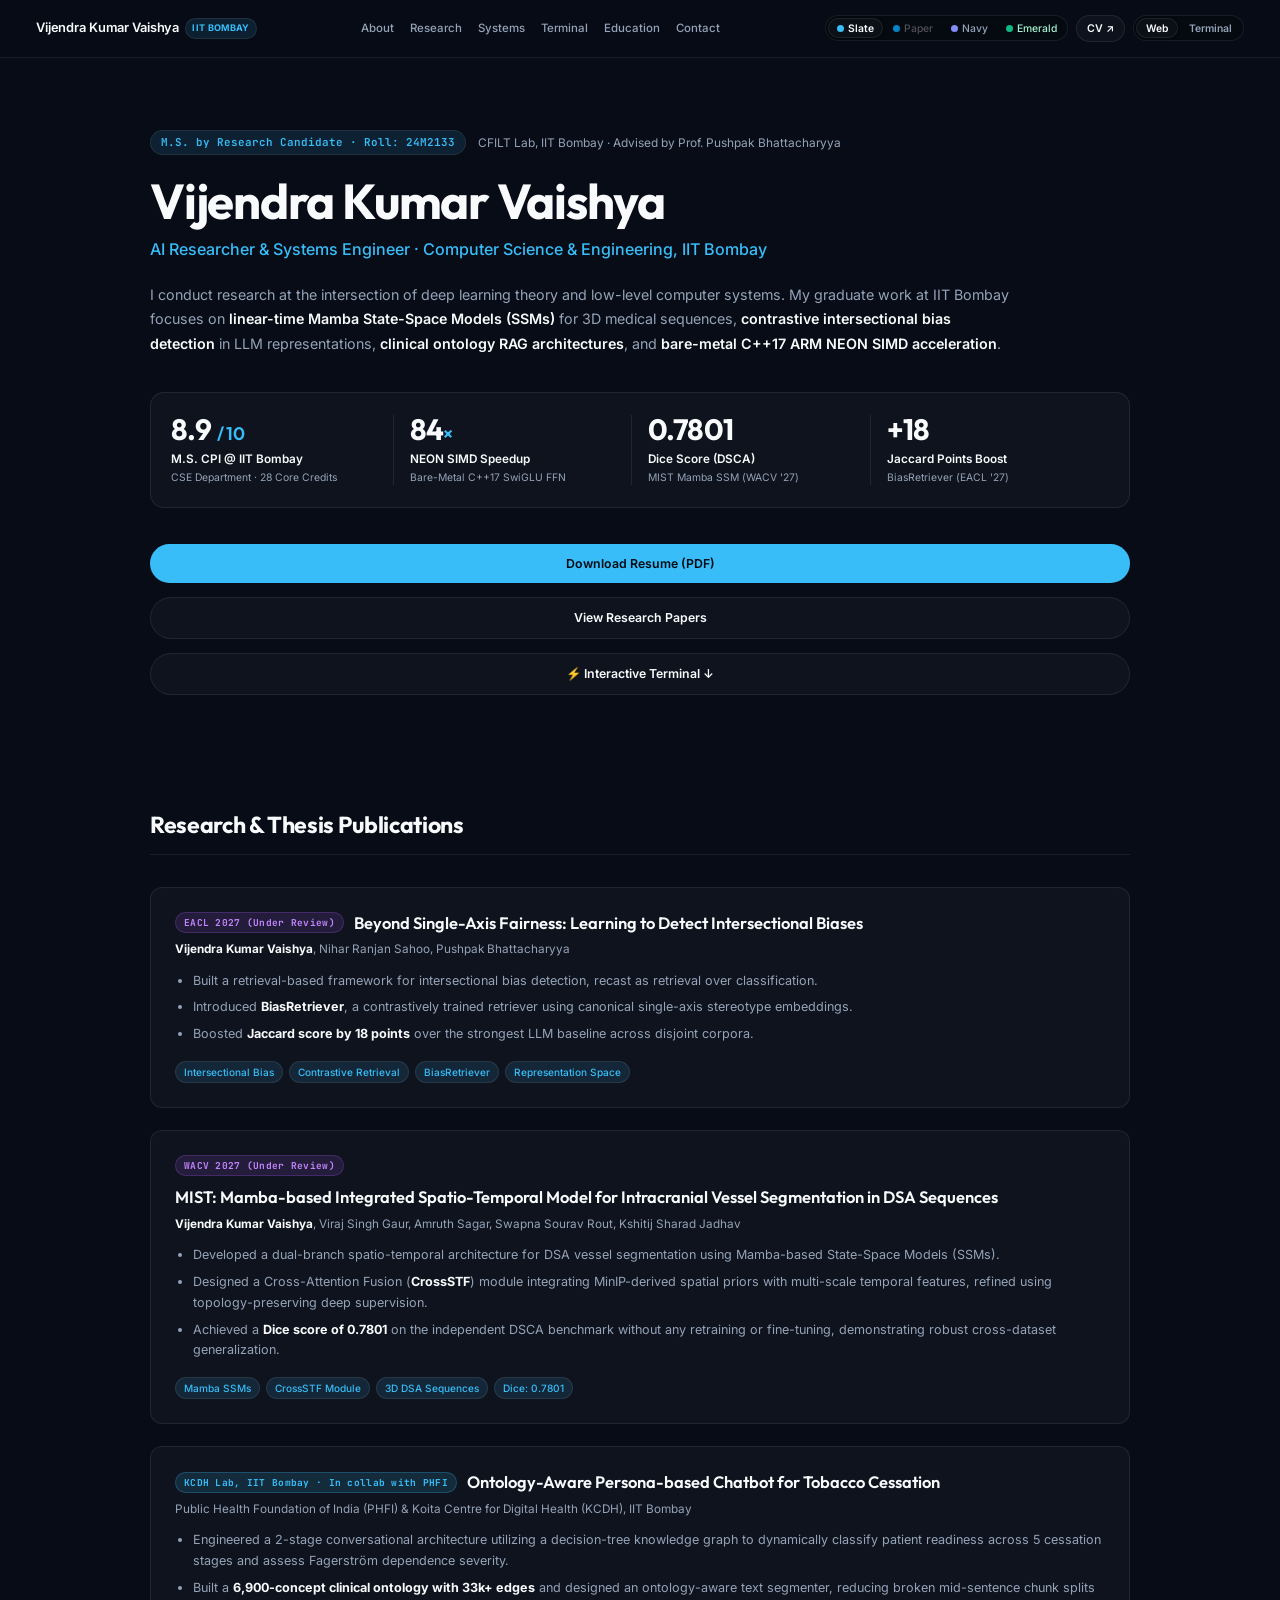
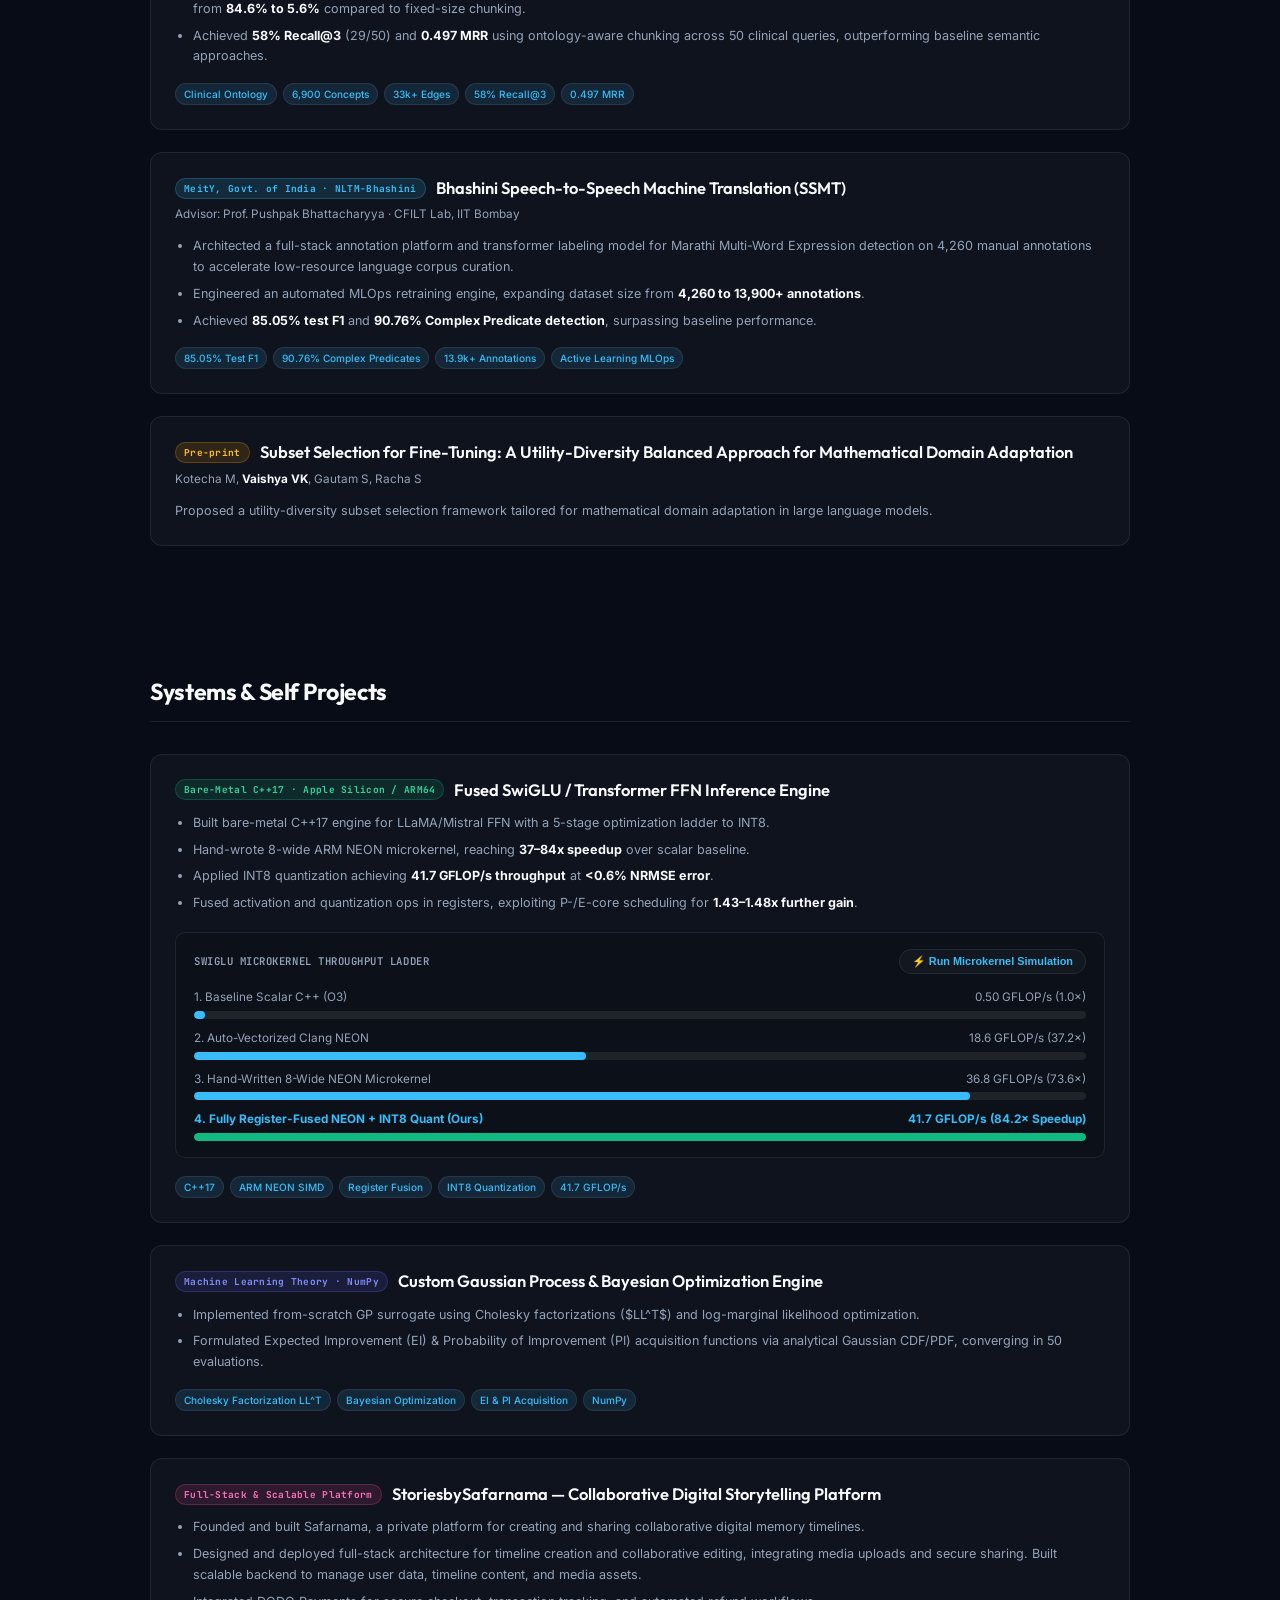
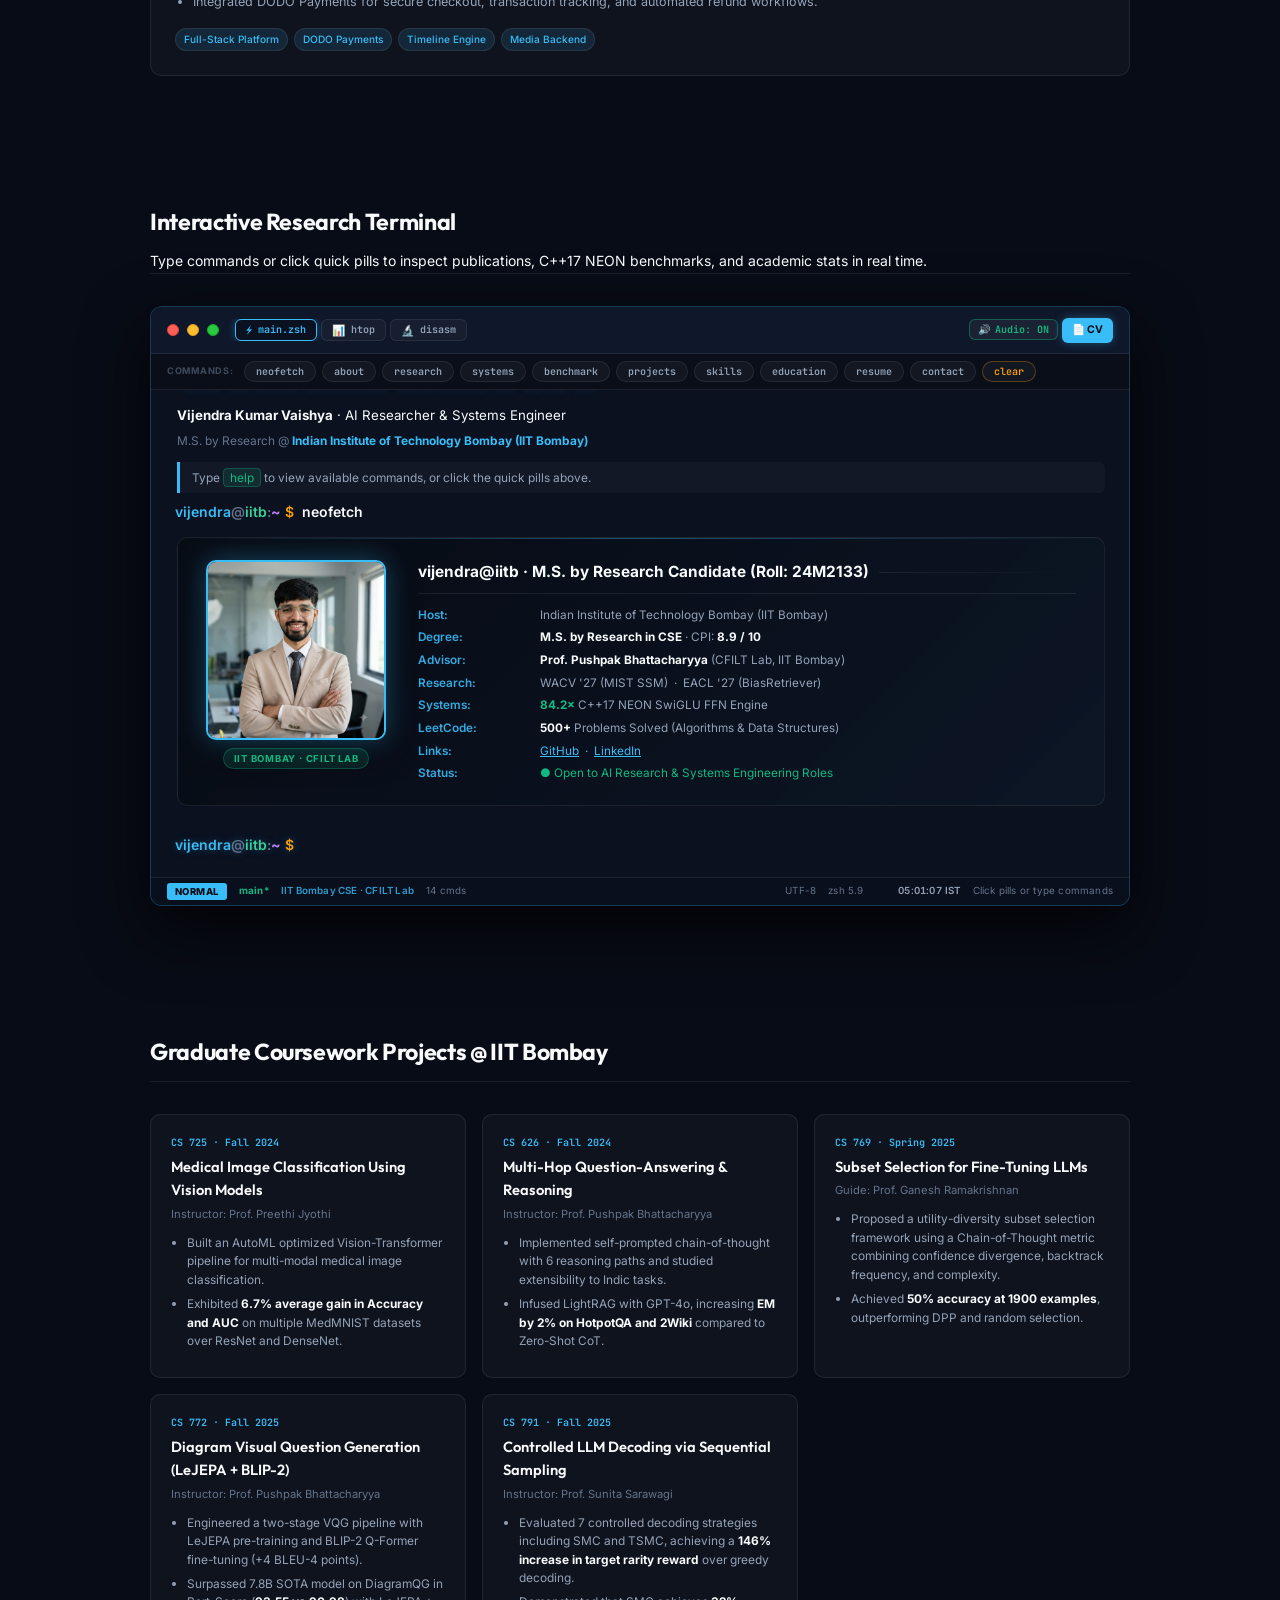
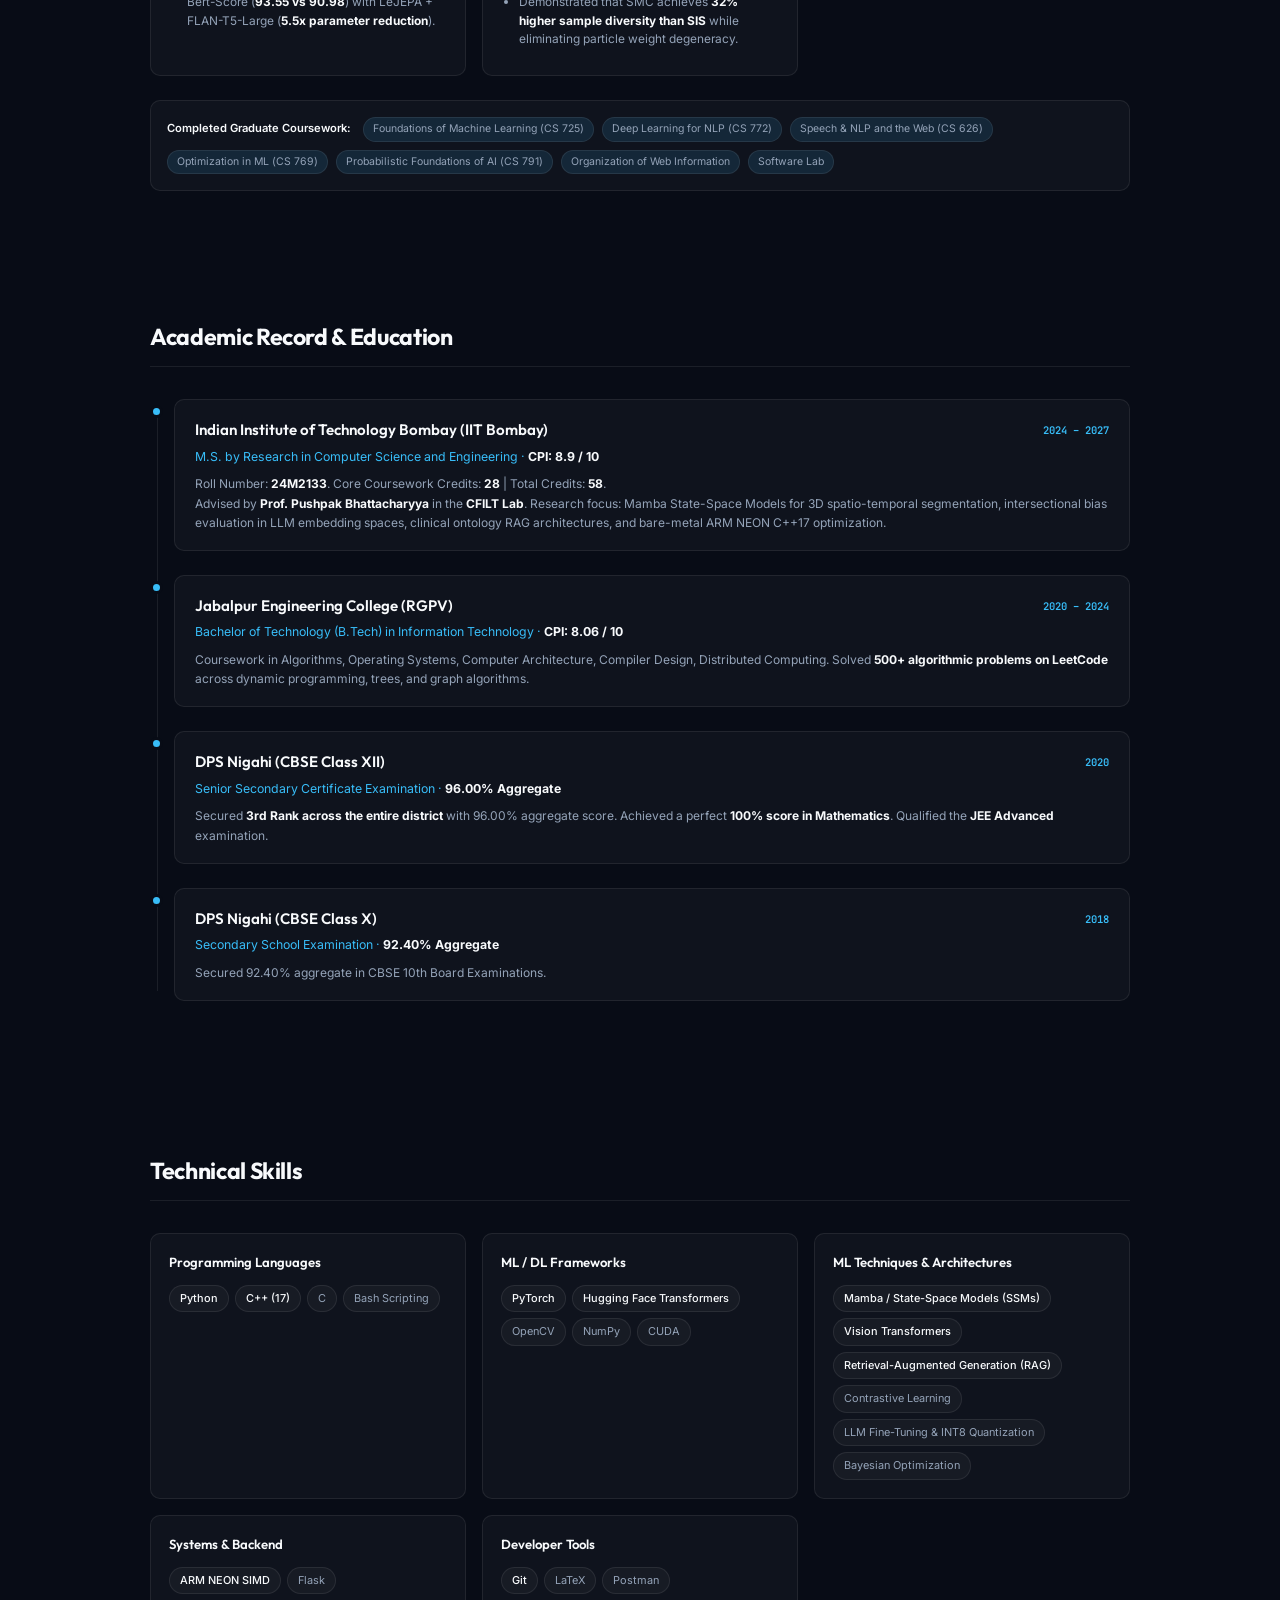
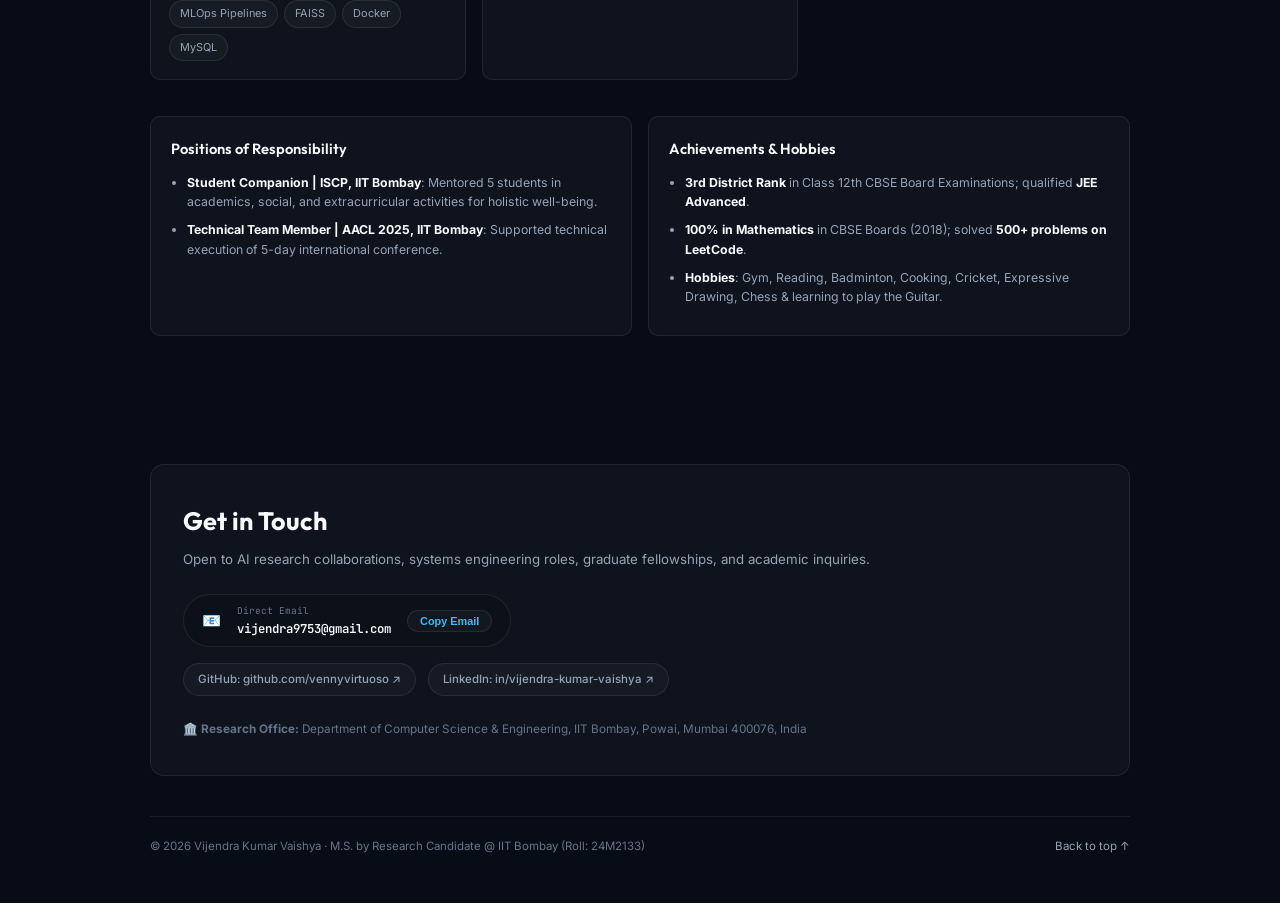
==== commit d15cc9e1: "chore: add Google Search Console site verification meta tag" ====
--- a/index.html
+++ b/index.html
@@ -4,6 +4,7 @@
 <head>
   <meta charset="UTF-8">
   <meta name="viewport" content="width=device-width, initial-scale=1.0">
+  <meta name="google-site-verification" content="KuwYG9EjX8rYPtnsMbHHIsLatj2nDBge7Y7EFhHg69s" />
   <title>Vijendra Kumar Vaishya · AI Researcher & Systems Engineer</title>
   <meta name="description"
     content="Portfolio of Vijendra Kumar Vaishya — M.S. by Research in CSE at IIT Bombay. Research in Mamba SSMs, Intersectional Bias Detection, Clinical RAG, and Bare-Metal C++17 NEON SIMD.">
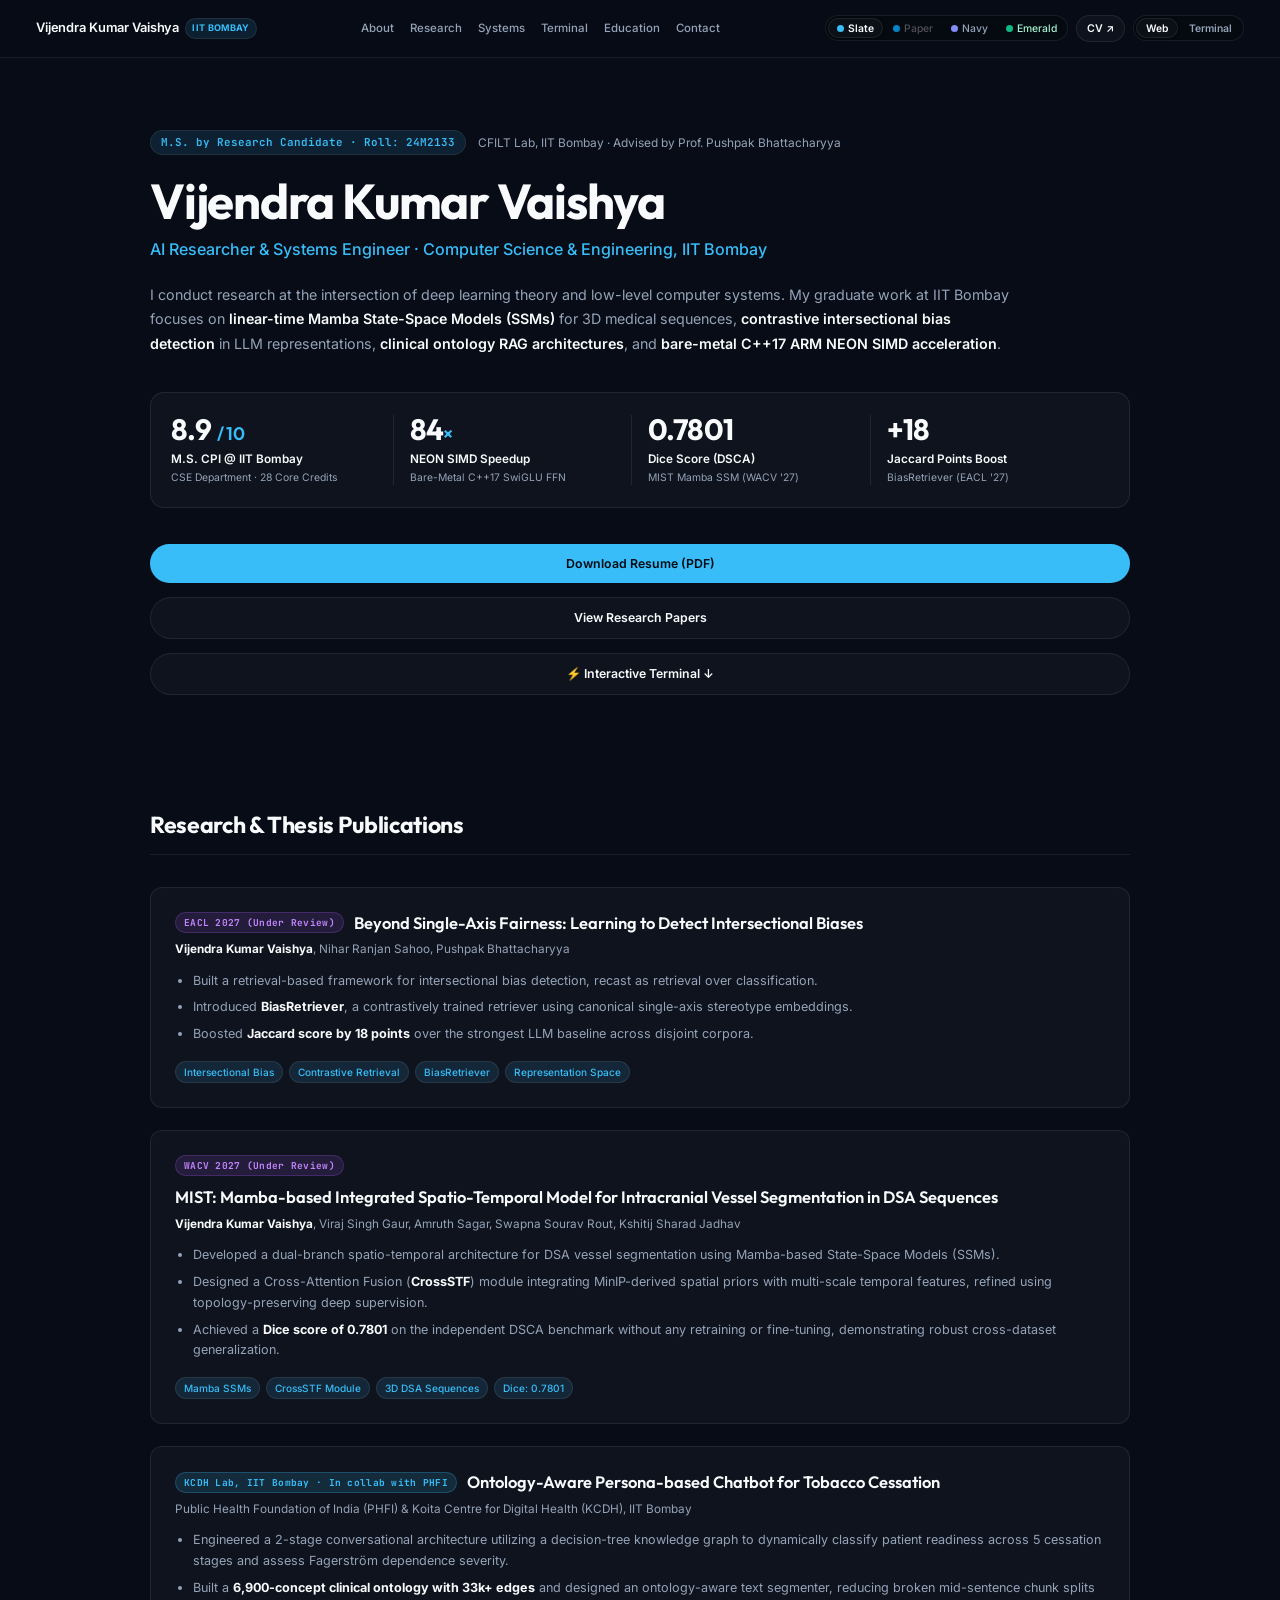
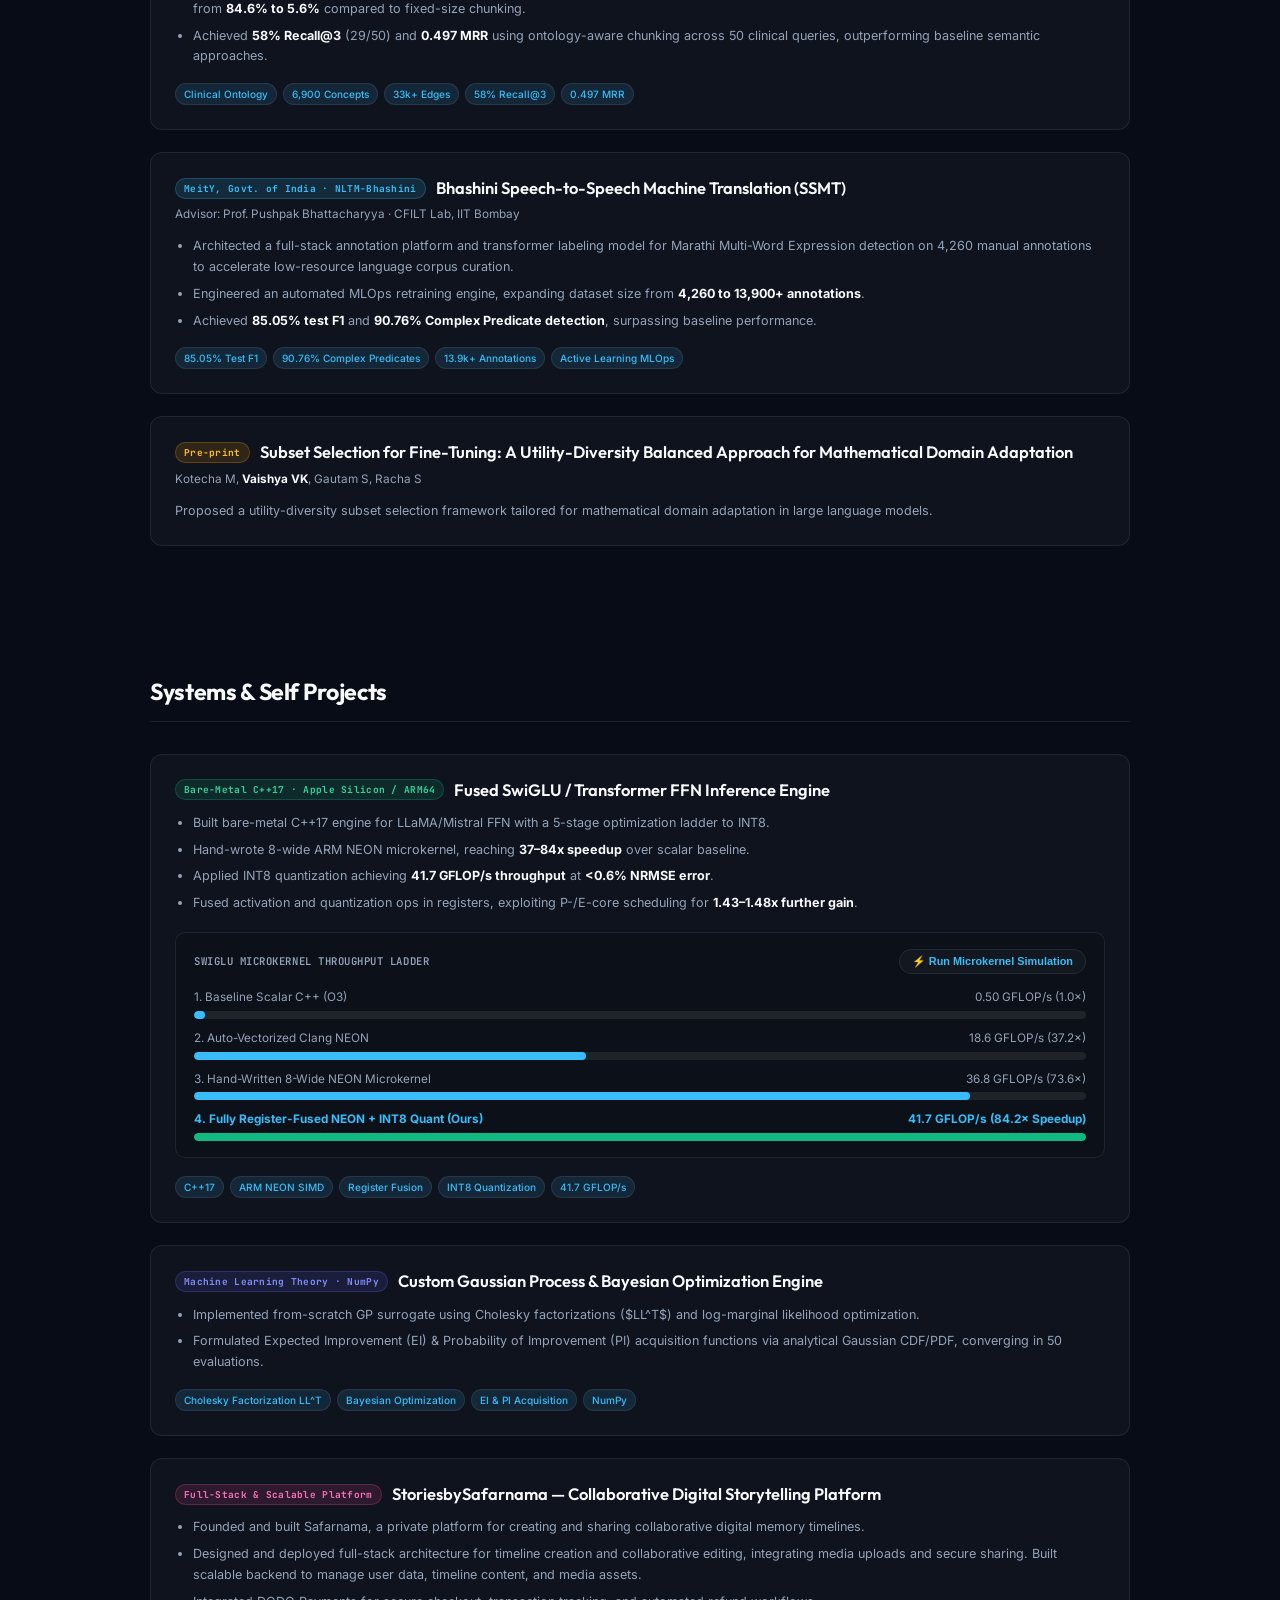
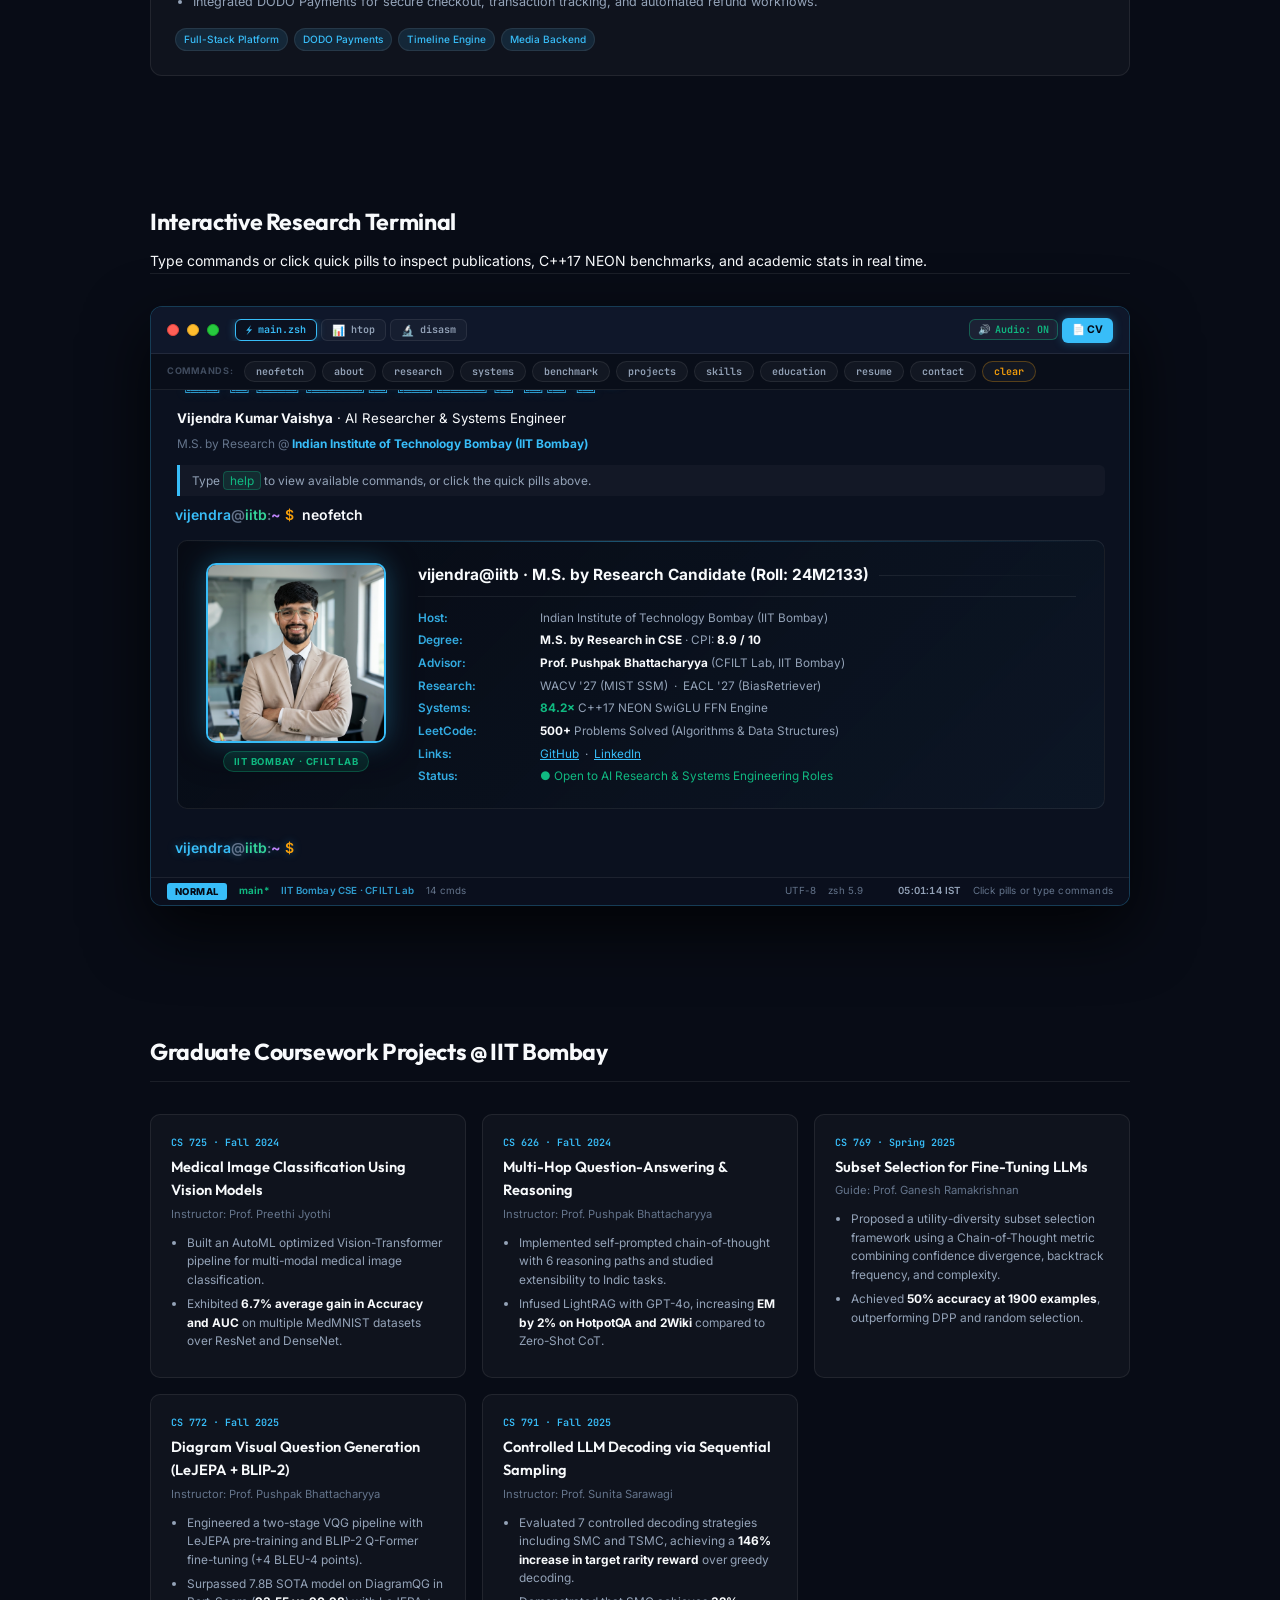
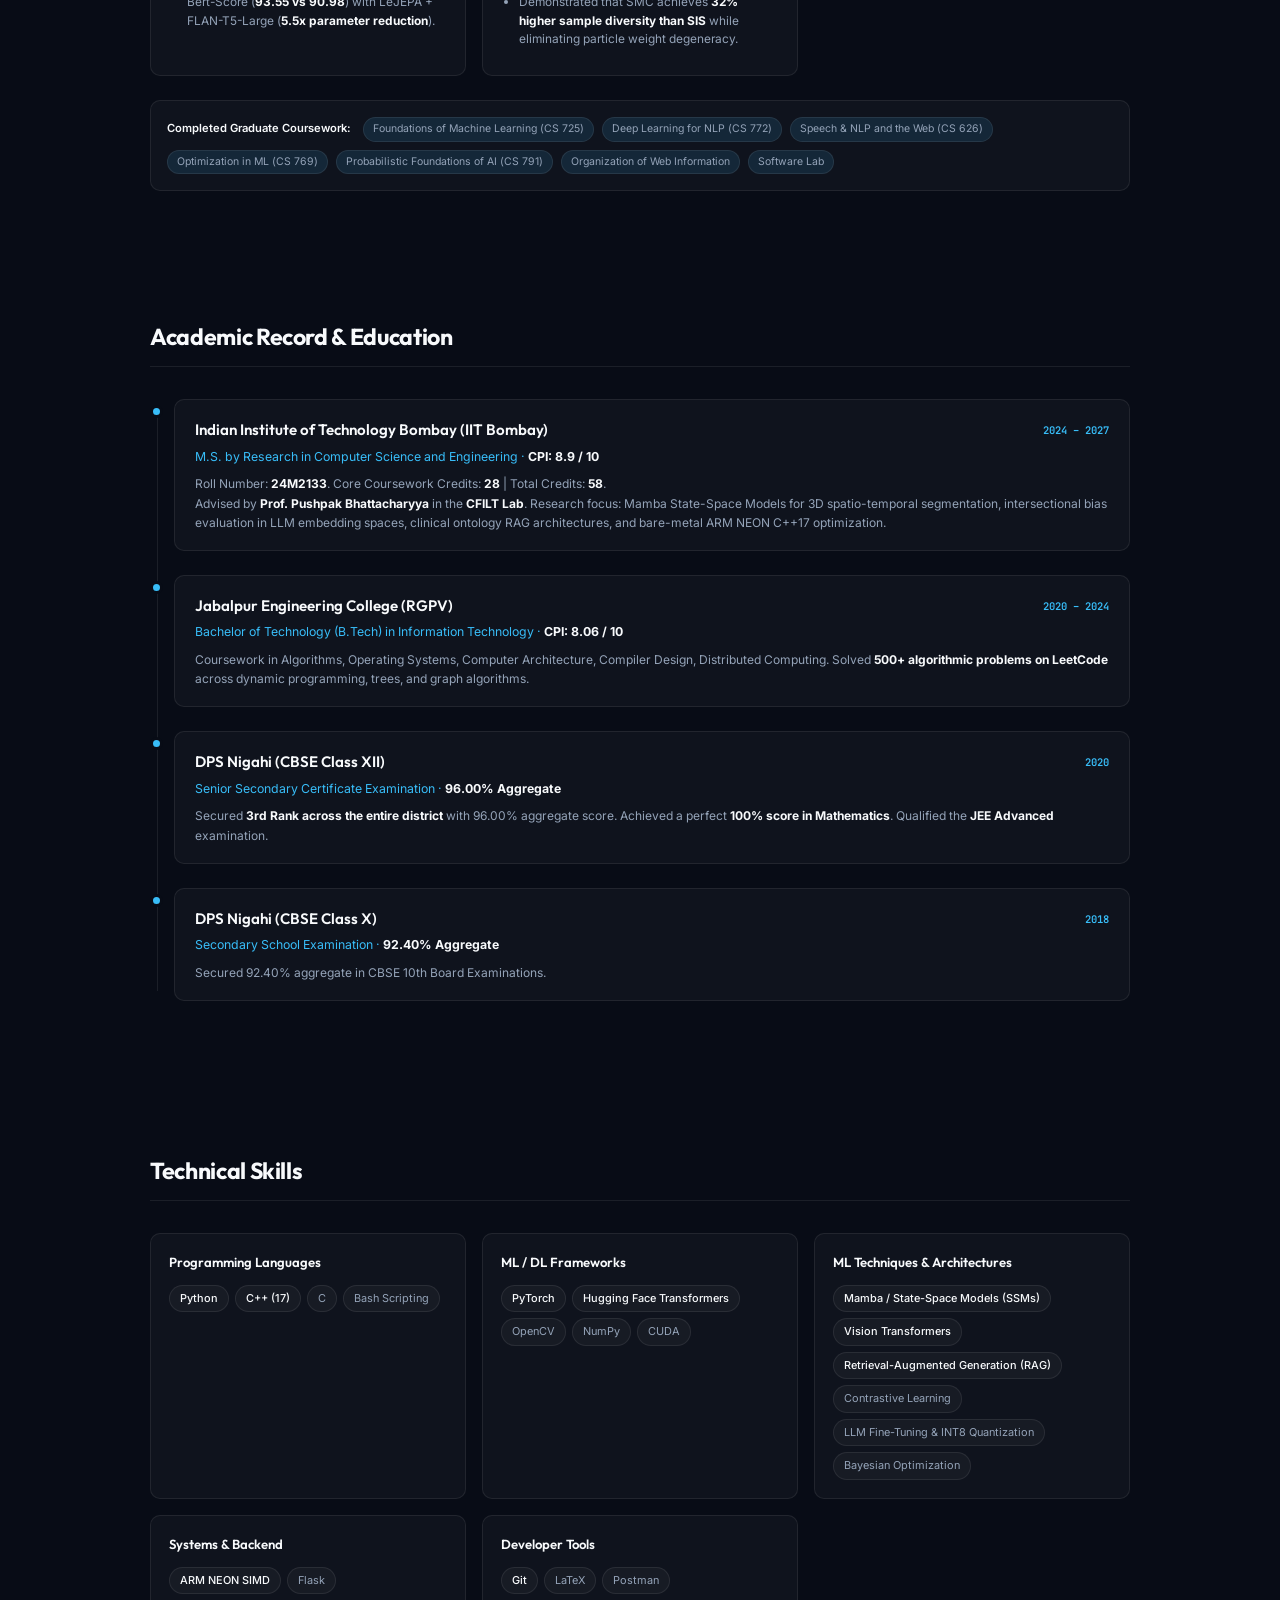
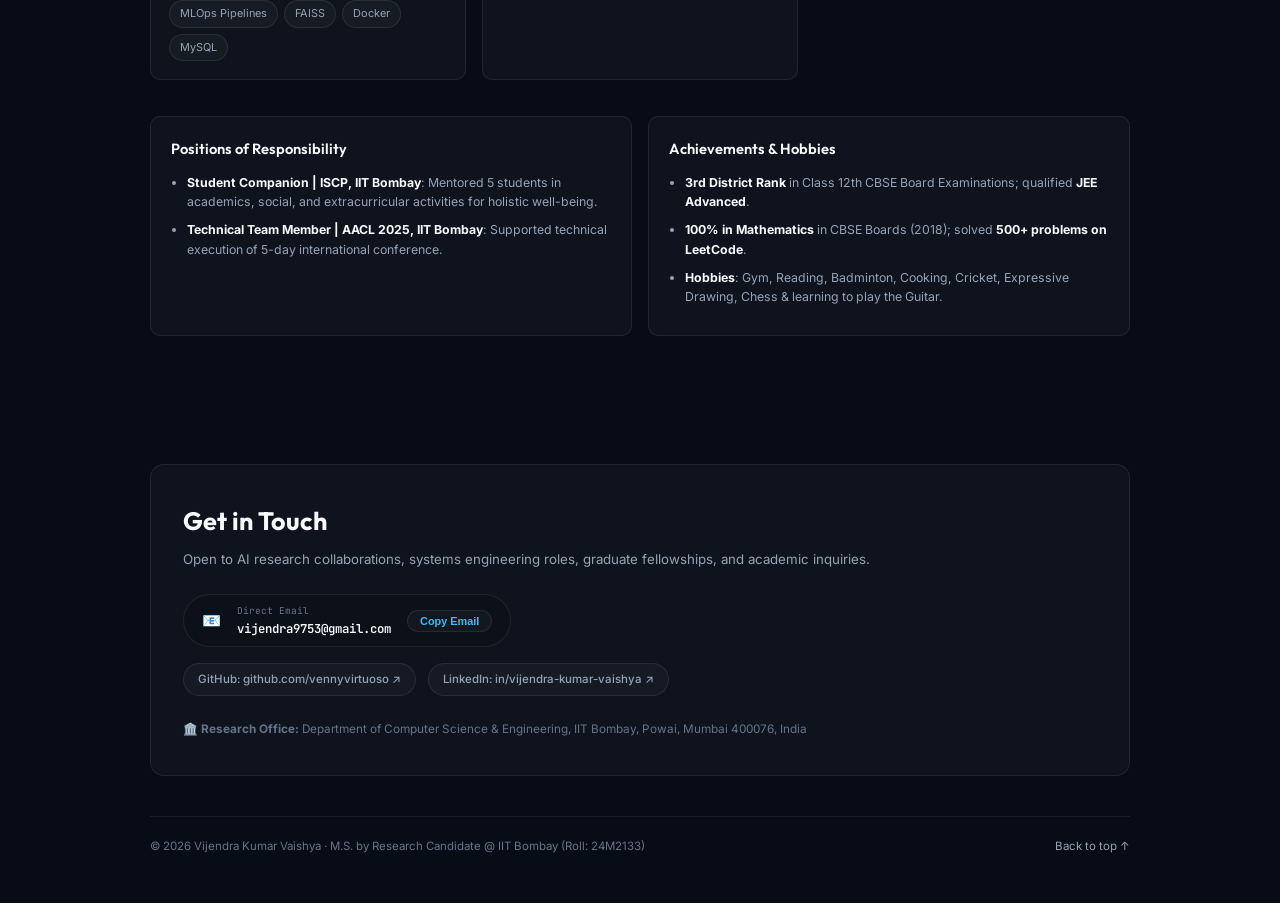
==== commit 602205b5: "chore: update Google Site Verification meta tag" ====
--- a/index.html
+++ b/index.html
@@ -4,7 +4,7 @@
 <head>
   <meta charset="UTF-8">
   <meta name="viewport" content="width=device-width, initial-scale=1.0">
-  <meta name="google-site-verification" content="KuwYG9EjX8rYPtnsMbHHIsLatj2nDBge7Y7EFhHg69s" />
+  <meta name="google-site-verification" content="2n6Ho7UNDyHmb2Gw5Eh6beg1S8TQoPyJLGrgLTuOp98" />
   <title>Vijendra Kumar Vaishya · AI Researcher & Systems Engineer</title>
   <meta name="description"
     content="Portfolio of Vijendra Kumar Vaishya — M.S. by Research in CSE at IIT Bombay. Research in Mamba SSMs, Intersectional Bias Detection, Clinical RAG, and Bare-Metal C++17 NEON SIMD.">
@@ -341,7 +341,8 @@
               <li>Applied INT8 quantization achieving <strong>41.7 GFLOP/s throughput</strong> at <strong>&lt;0.6% NRMSE
                   error</strong>.</li>
               <li>Fused activation and quantization ops in registers, exploiting P-/E-core scheduling for
-                <strong>1.43–1.48x further gain</strong>.</li>
+                <strong>1.43–1.48x further gain</strong>.
+              </li>
             </ul>
 
             <!-- Clean Microkernel Benchmark Runner -->
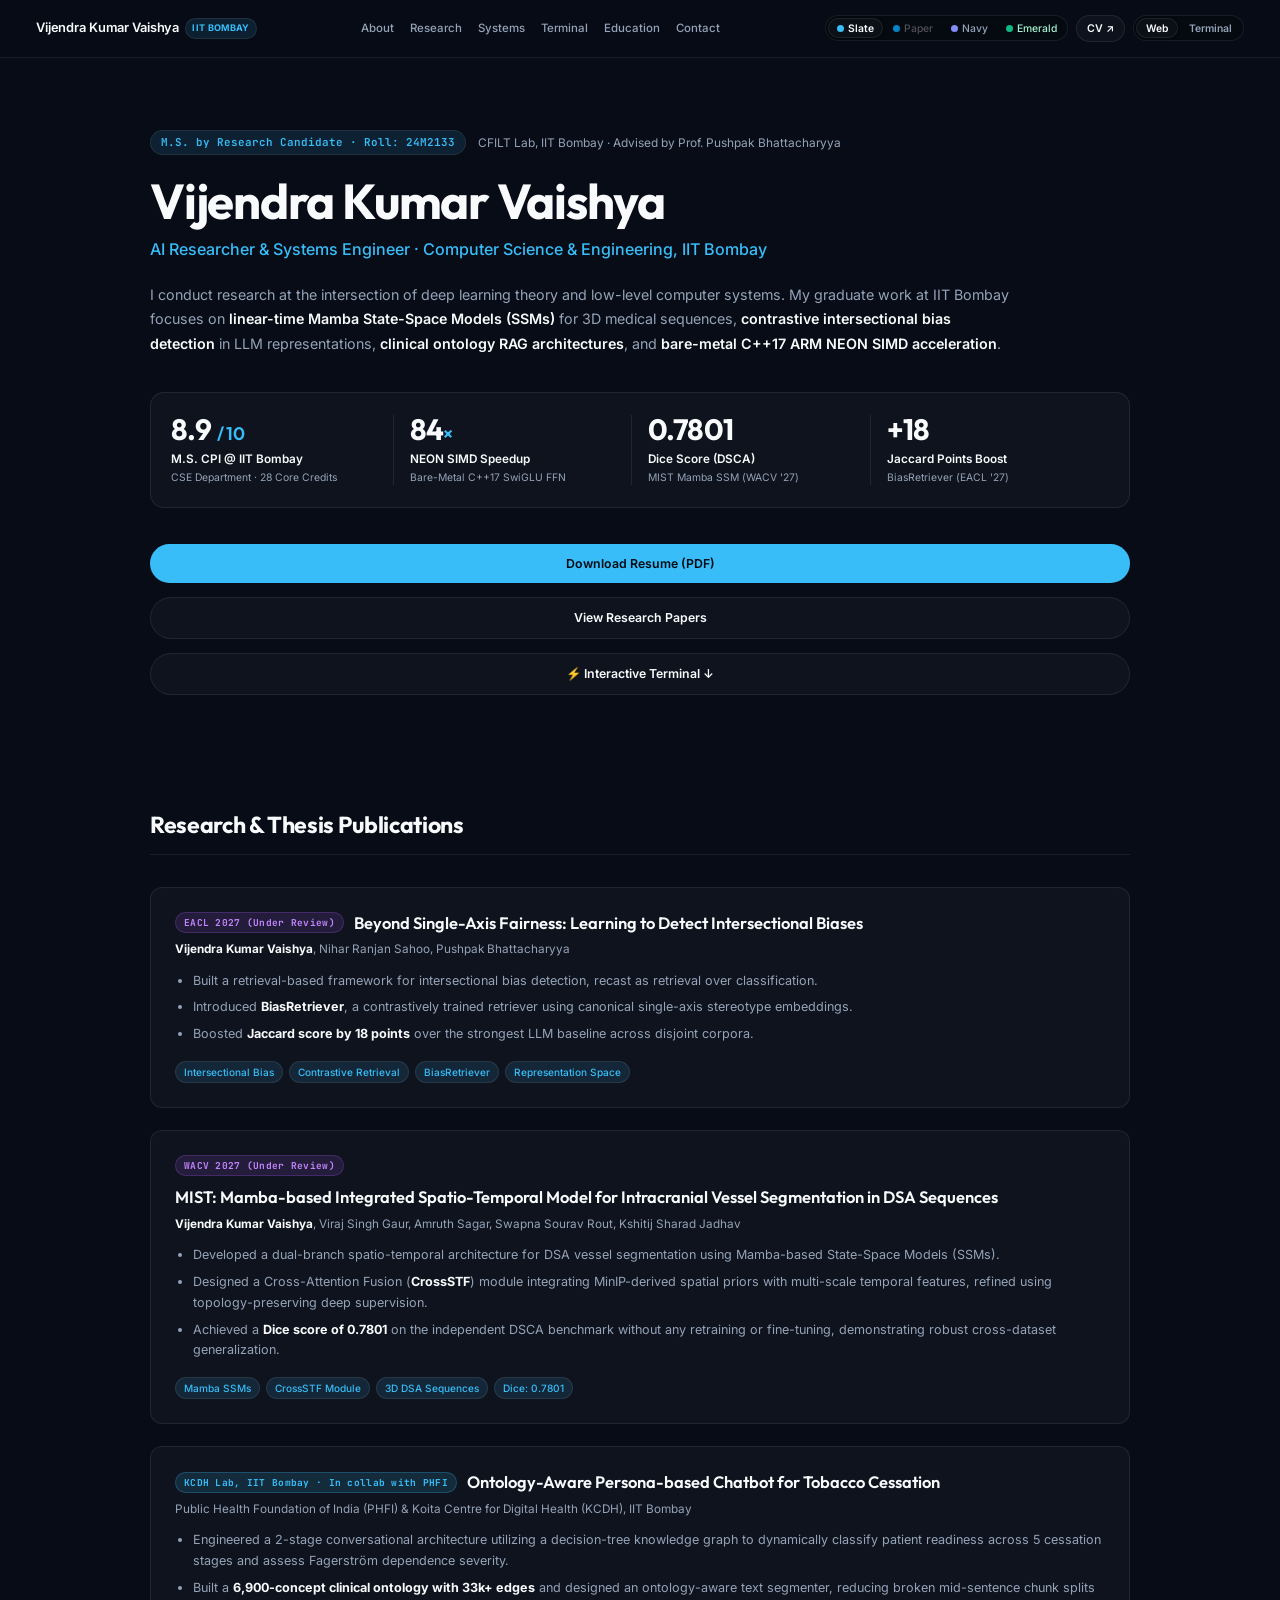
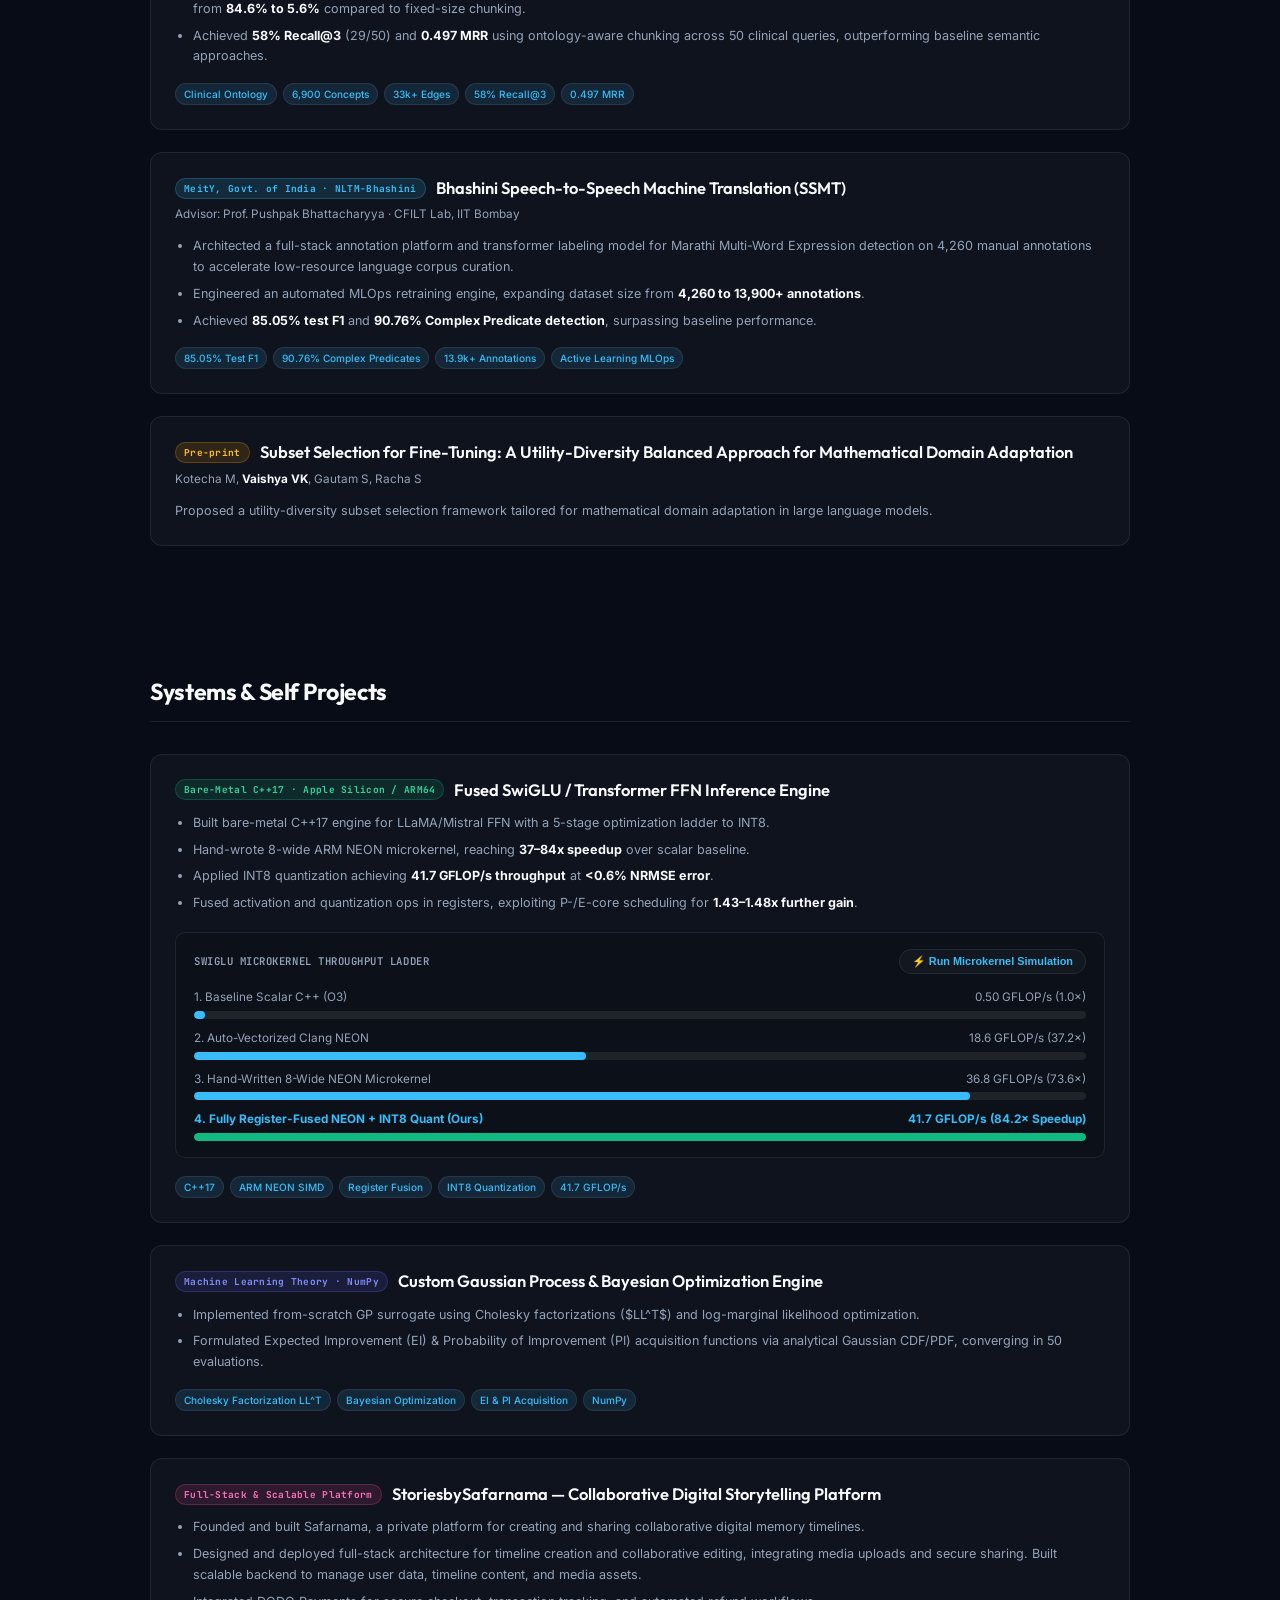
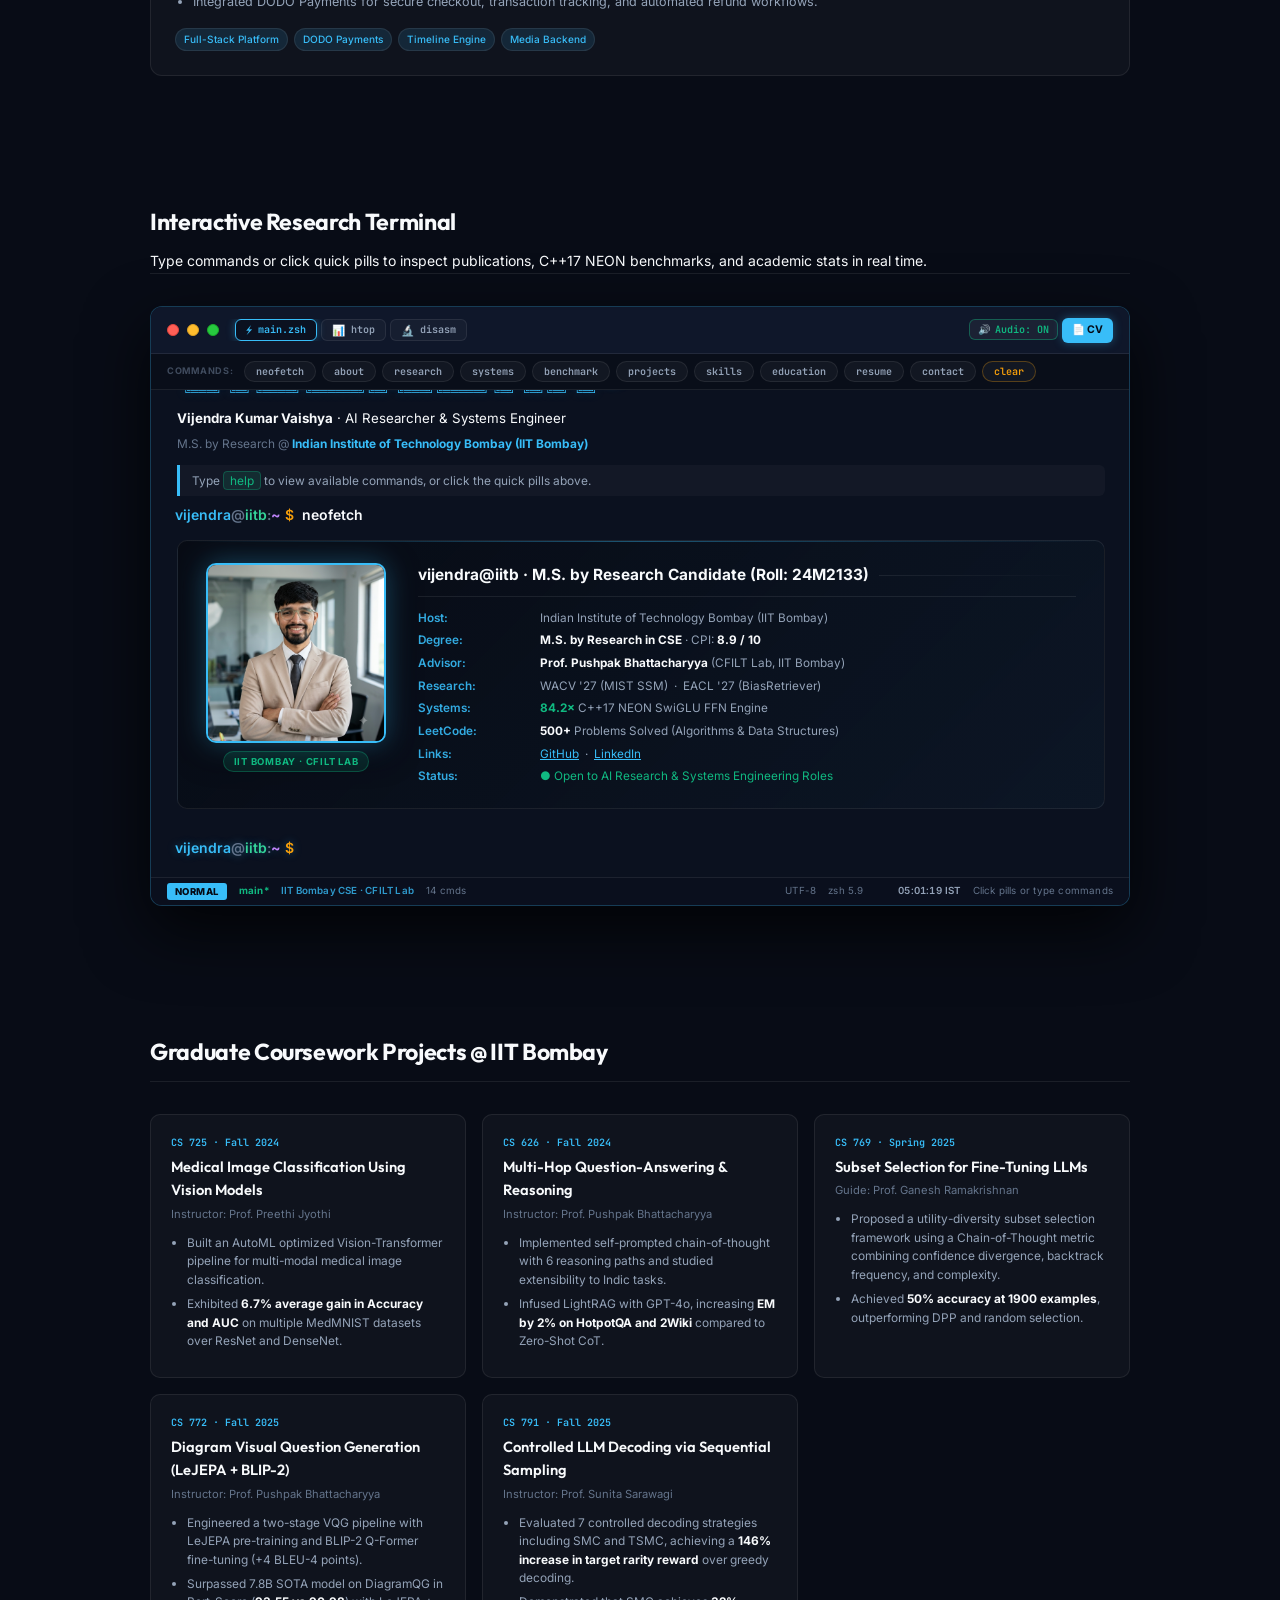
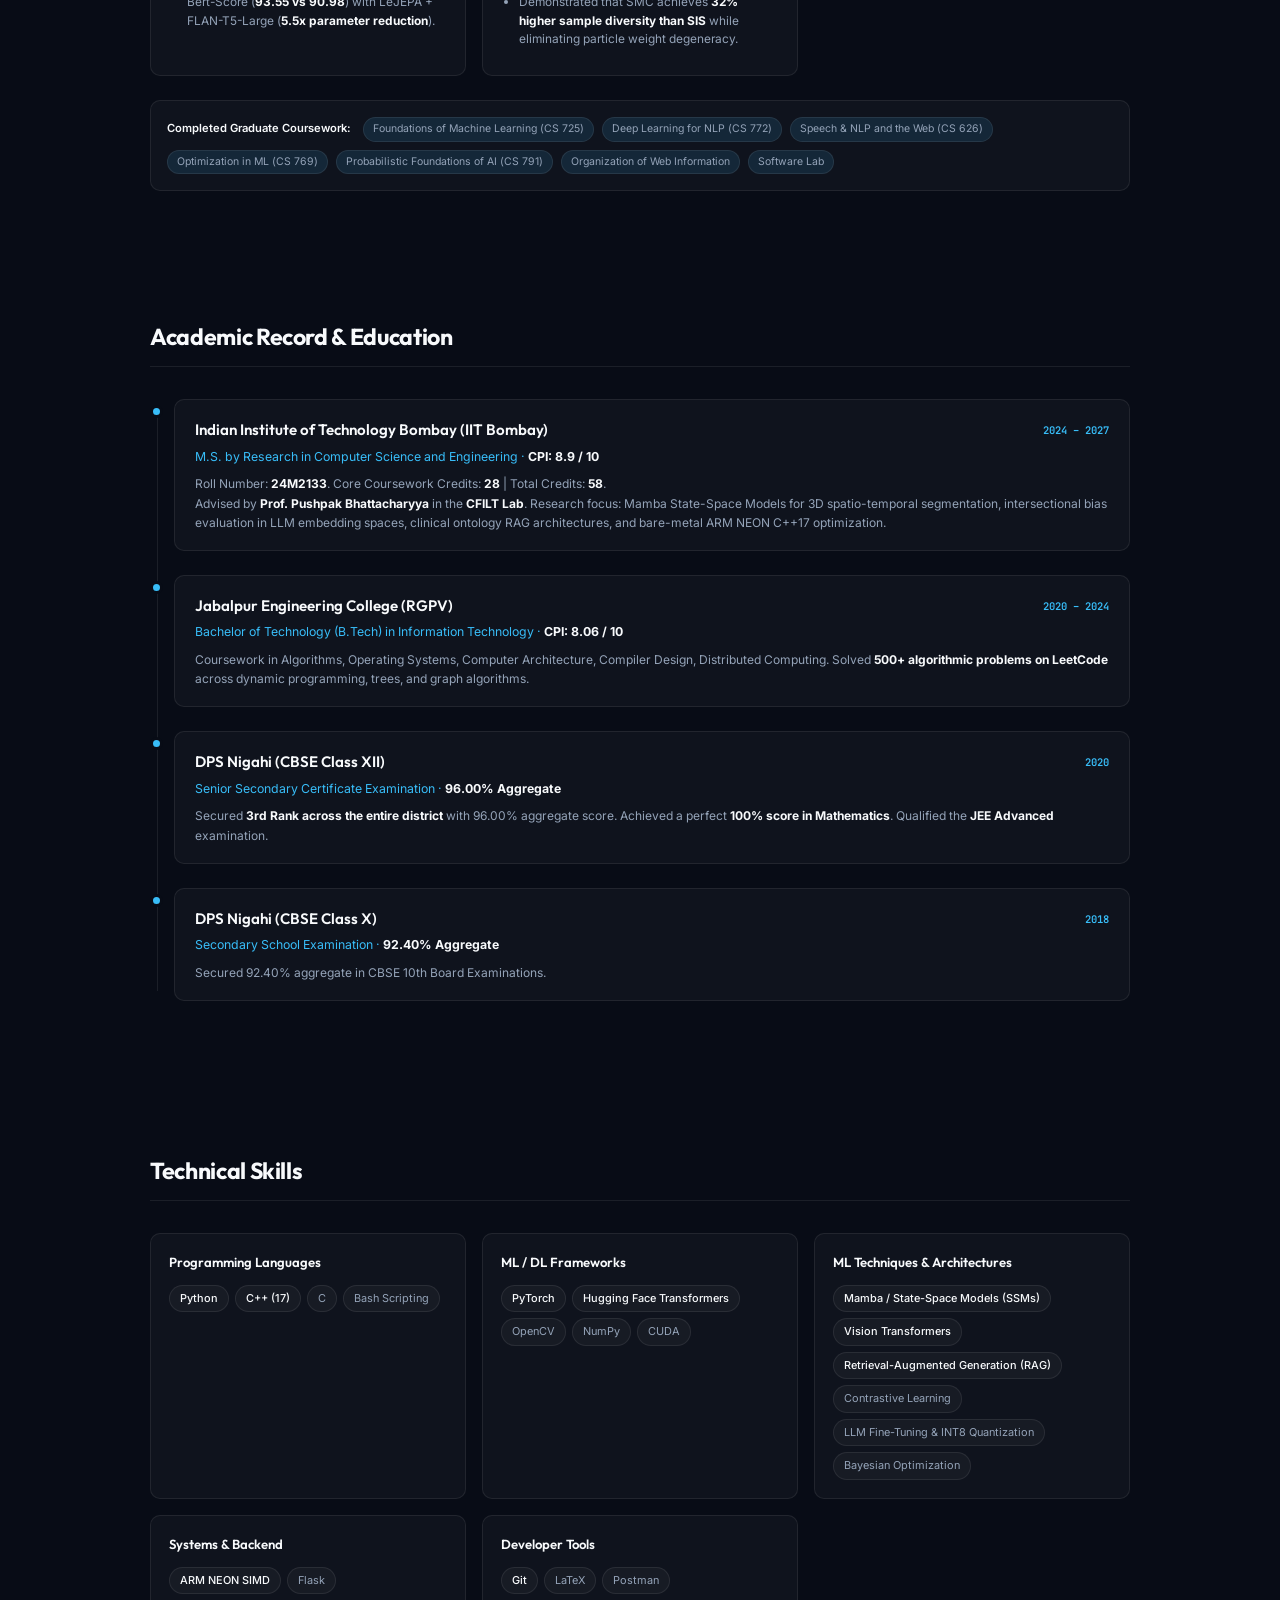
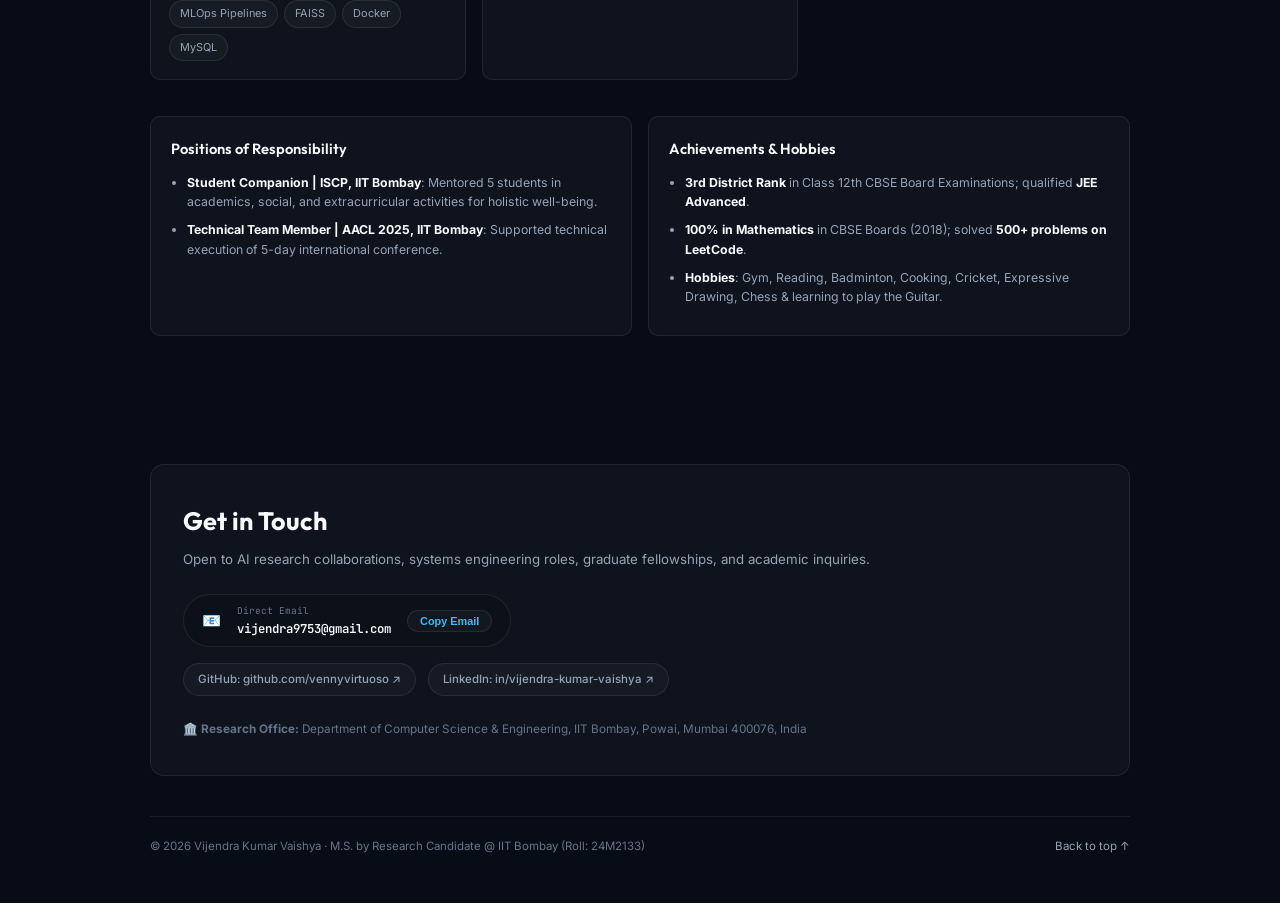
==== commit 97d86e11: "feat(seo): optimize for web crawlers with robots.txt, sitemap.xml, Schema.org JSON-LD and OpenGraph " ====
--- a/index.html
+++ b/index.html
@@ -8,6 +8,83 @@
   <title>Vijendra Kumar Vaishya · AI Researcher & Systems Engineer</title>
   <meta name="description"
     content="Portfolio of Vijendra Kumar Vaishya — M.S. by Research in CSE at IIT Bombay. Research in Mamba SSMs, Intersectional Bias Detection, Clinical RAG, and Bare-Metal C++17 NEON SIMD.">
+  <meta name="author" content="Vijendra Kumar Vaishya">
+  <meta name="keywords"
+    content="Vijendra Kumar Vaishya, Vijendra Kumar, vennyvirtuoso, IIT Bombay, CSE, CFILT, Machine Learning, Deep Learning, Natural Language Processing, Mamba SSM, State Space Models, ARM NEON, C++17, PyTorch, AI Researcher">
+
+  <!-- Web Crawlers & Search Engine Directives -->
+  <meta name="robots" content="index, follow, max-snippet:-1, max-image-preview:large, max-video-preview:-1">
+  <meta name="googlebot" content="index, follow, max-snippet:-1, max-image-preview:large, max-video-preview:-1">
+  <meta name="bingbot" content="index, follow, max-snippet:-1, max-image-preview:large, max-video-preview:-1">
+  <meta name="rating" content="General">
+  <meta name="referrer" content="origin-when-cross-origin">
+
+  <!-- Open Graph / Facebook / LinkedIn / WhatsApp -->
+  <meta property="og:type" content="profile">
+  <meta property="og:title" content="Vijendra Kumar Vaishya · AI Researcher & Systems Engineer (IIT Bombay)">
+  <meta property="og:description"
+    content="M.S. by Research Scholar in CSE at IIT Bombay. Research in NLP Fairness, State-Space Models (Mamba), and High-Performance Systems.">
+  <meta property="og:url" content="https://vennyvirtuoso.github.io/Portfolio/">
+  <meta property="og:site_name" content="Vijendra Kumar Vaishya Portfolio">
+  <meta property="og:image" content="https://vennyvirtuoso.github.io/Portfolio/assets/vijendra_profile.png">
+  <meta property="og:image:alt" content="Vijendra Kumar Vaishya — IIT Bombay">
+  <meta property="profile:first_name" content="Vijendra">
+  <meta property="profile:last_name" content="Vaishya">
+  <meta property="profile:username" content="vennyvirtuoso">
+
+  <!-- Twitter / X Cards -->
+  <meta name="twitter:card" content="summary_large_image">
+  <meta name="twitter:title" content="Vijendra Kumar Vaishya · AI Researcher & Systems Engineer">
+  <meta name="twitter:description"
+    content="M.S. by Research in CSE at IIT Bombay. Research in NLP Fairness, Mamba SSMs & High-Performance C++ Systems.">
+  <meta name="twitter:image" content="https://vennyvirtuoso.github.io/Portfolio/assets/vijendra_profile.png">
+
+  <!-- Structured Data / JSON-LD for Google Knowledge Graph & Rich Snippets -->
+  <script type="application/ld+json">
+  {
+    "@context": "https://schema.org",
+    "@type": "Person",
+    "name": "Vijendra Kumar Vaishya",
+    "alternateName": ["Vijendra Kumar", "vennyvirtuoso"],
+    "jobTitle": "M.S. by Research Scholar",
+    "worksFor": {
+      "@type": "EducationalOrganization",
+      "name": "Indian Institute of Technology Bombay",
+      "alternateName": "IIT Bombay",
+      "url": "https://www.iitb.ac.in/"
+    },
+    "alumniOf": [
+      {
+        "@type": "EducationalOrganization",
+        "name": "Indian Institute of Technology Bombay",
+        "url": "https://www.iitb.ac.in/"
+      },
+      {
+        "@type": "EducationalOrganization",
+        "name": "Jabalpur Engineering College",
+        "url": "https://www.jecjabalpur.ac.in/"
+      }
+    ],
+    "url": "https://vennyvirtuoso.github.io/Portfolio/",
+    "sameAs": [
+      "https://github.com/vennyvirtuoso",
+      "https://www.linkedin.com/in/vijendra-kumar-vaishya/",
+      "https://bighome.iitb.ac.in/~24m2133/",
+      "https://www.cse.iitb.ac.in/~vijendra/"
+    ],
+    "knowsAbout": [
+      "Natural Language Processing",
+      "Deep Learning",
+      "State Space Models",
+      "Mamba",
+      "ARM NEON SIMD",
+      "C++17",
+      "PyTorch",
+      "Fairness in Machine Learning",
+      "Information Retrieval"
+    ]
+  }
+  </script>
   <link rel="icon"
     href="data:image/svg+xml,<svg xmlns='http://www.w3.org/2000/svg' viewBox='0 0 100 100'><text y='.9em' font-size='90'>⚡</text></svg>">
   <link rel="preconnect" href="https://fonts.googleapis.com">
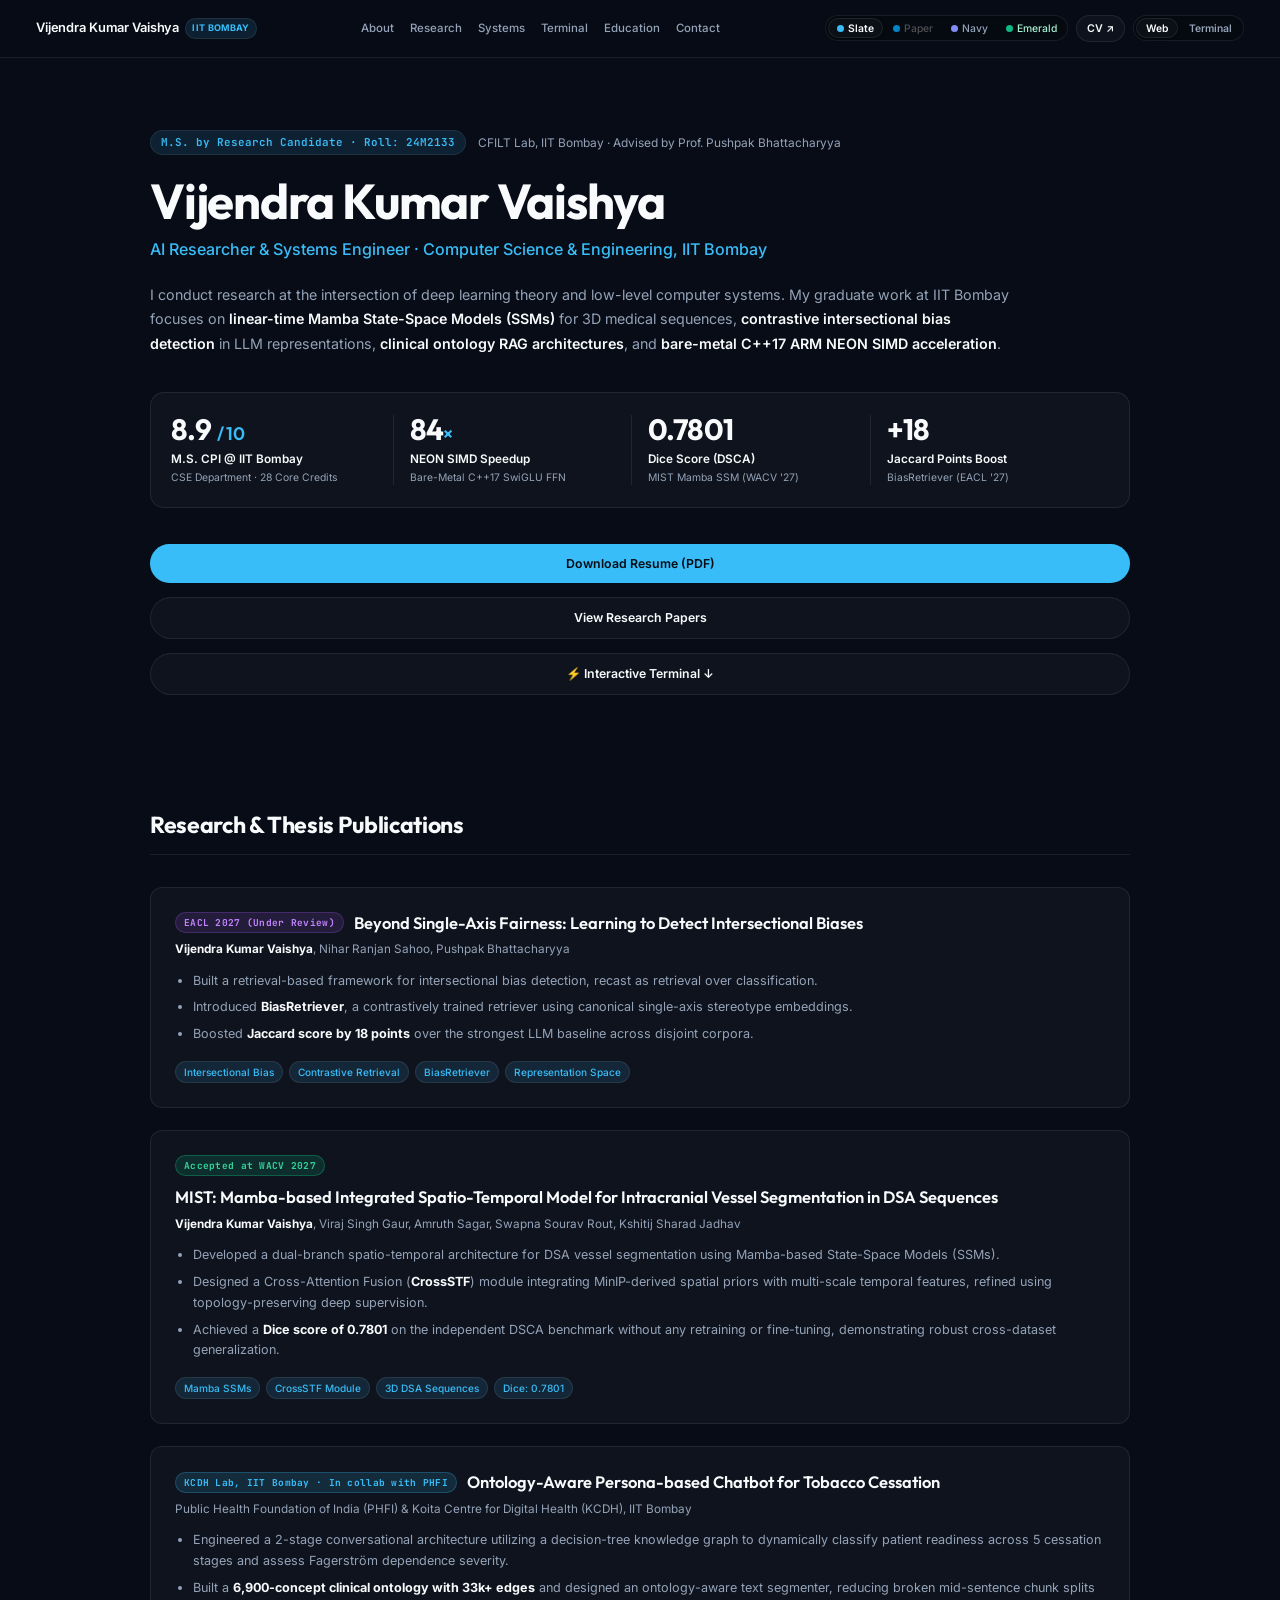
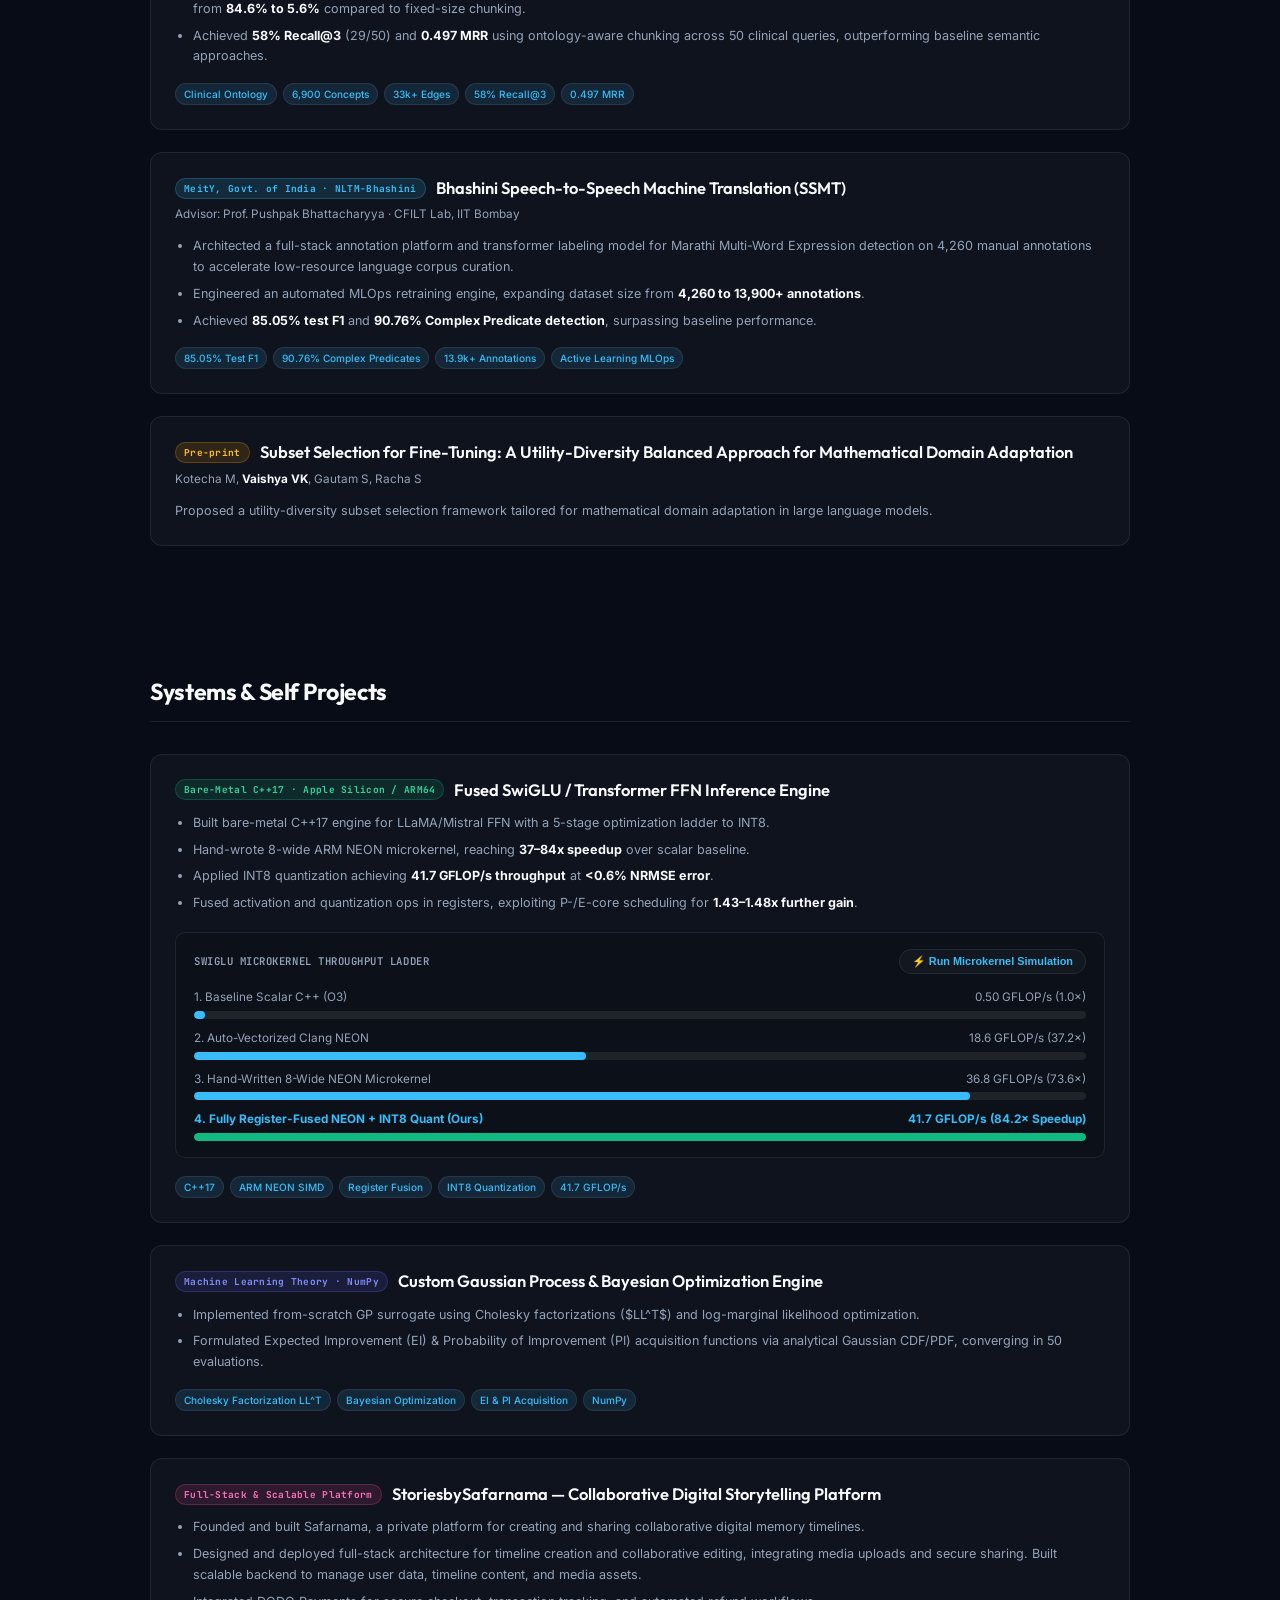
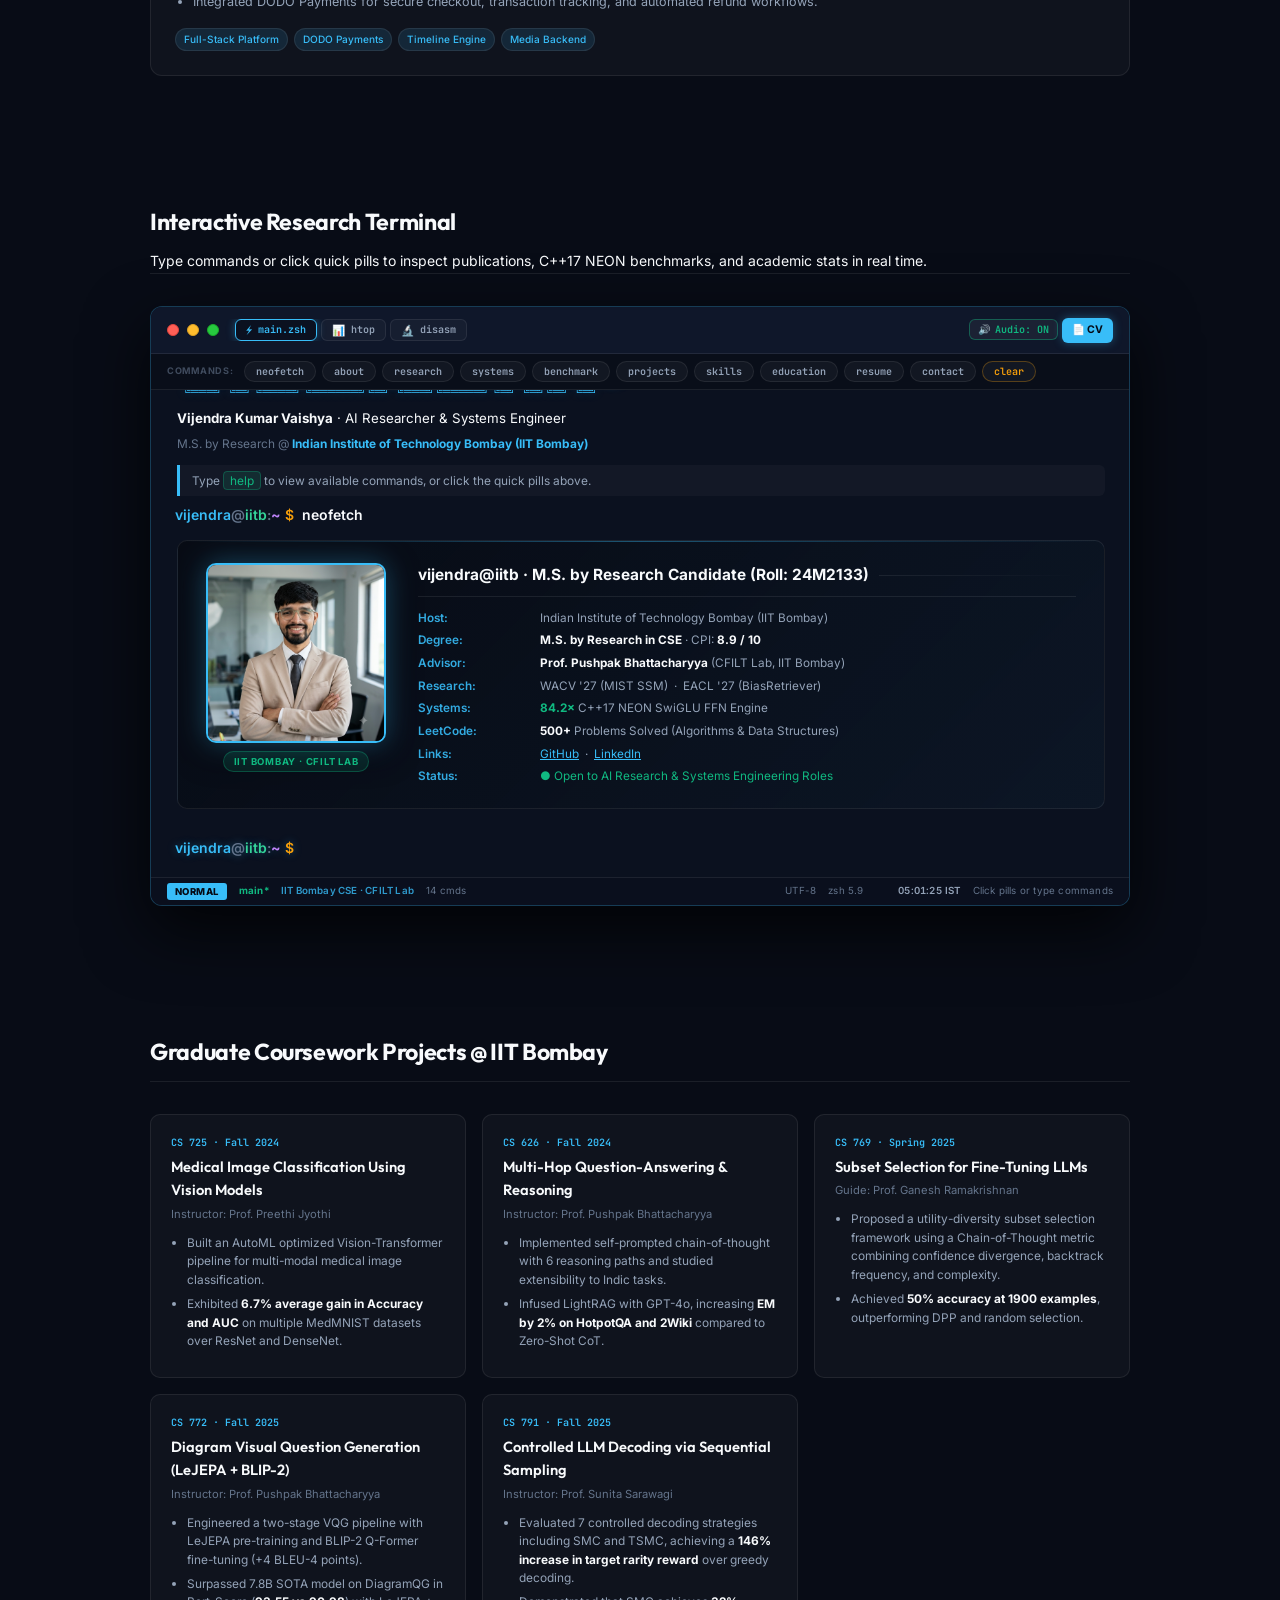
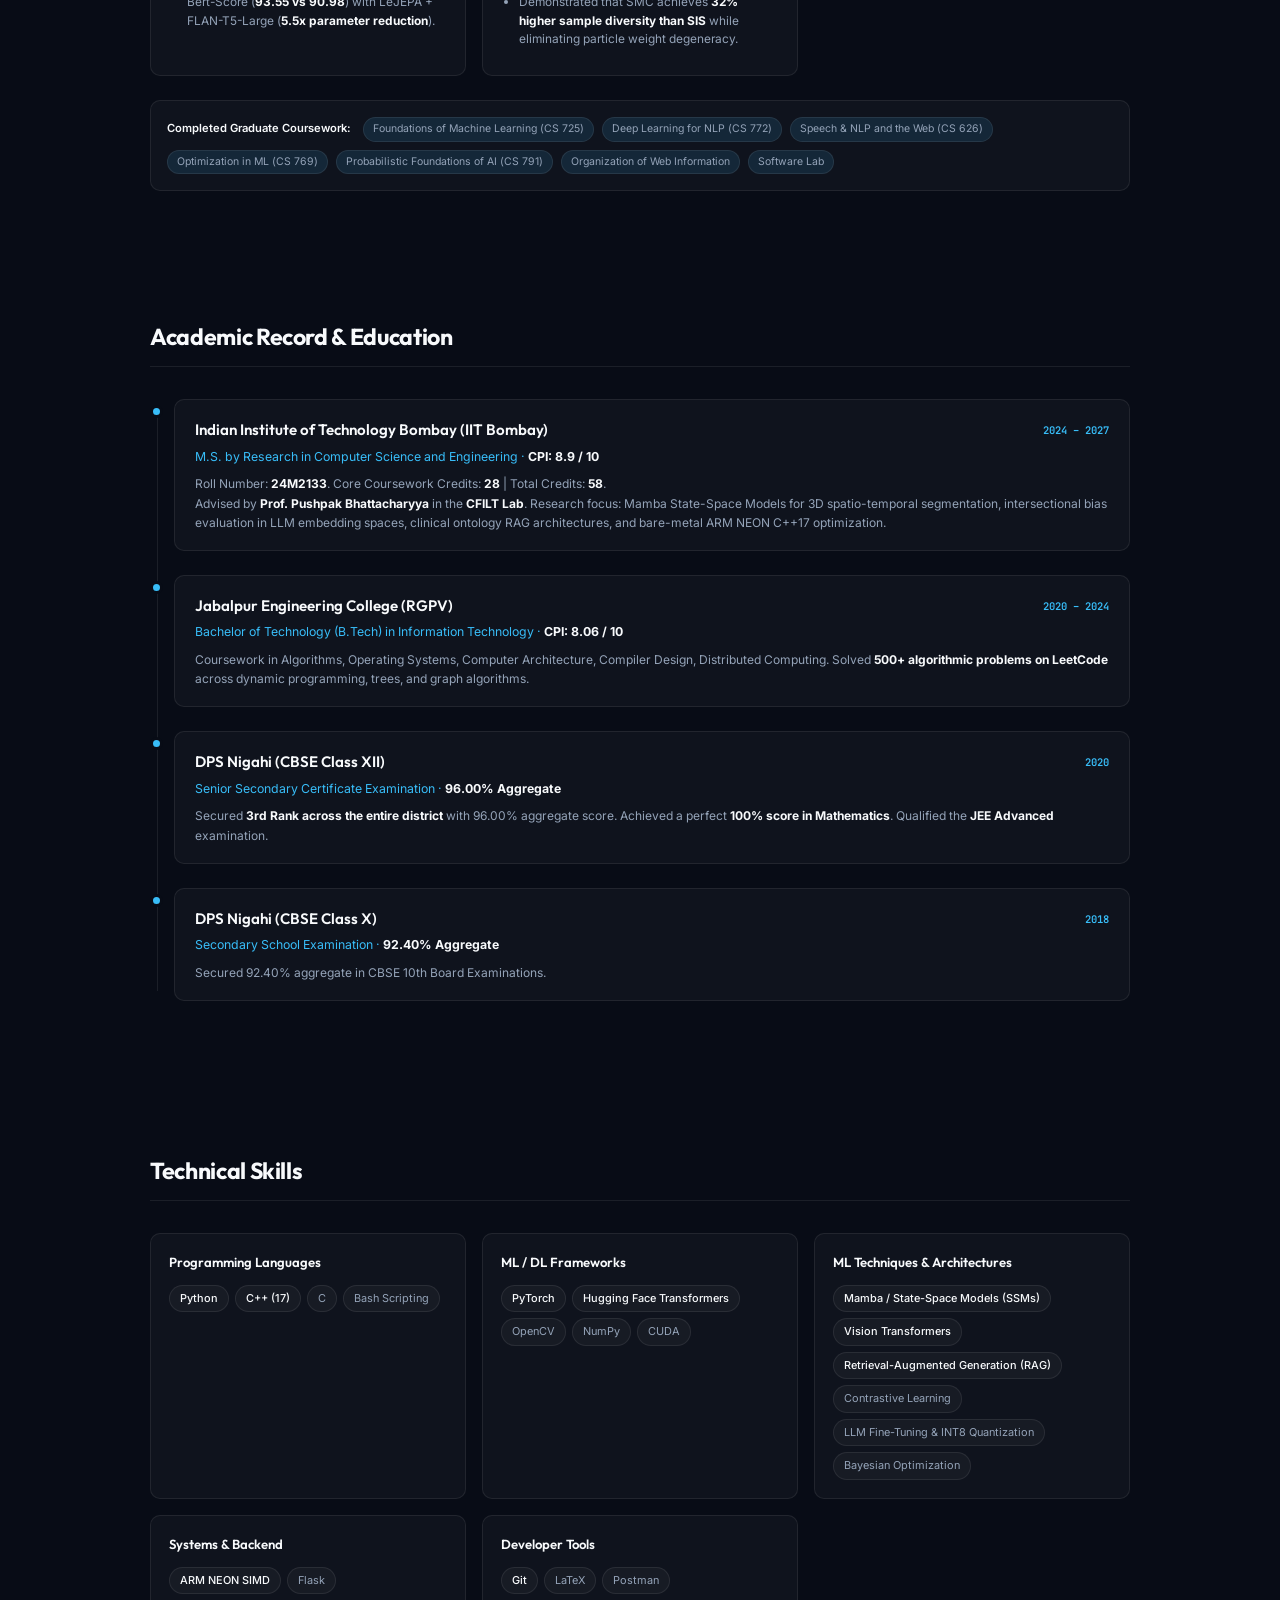
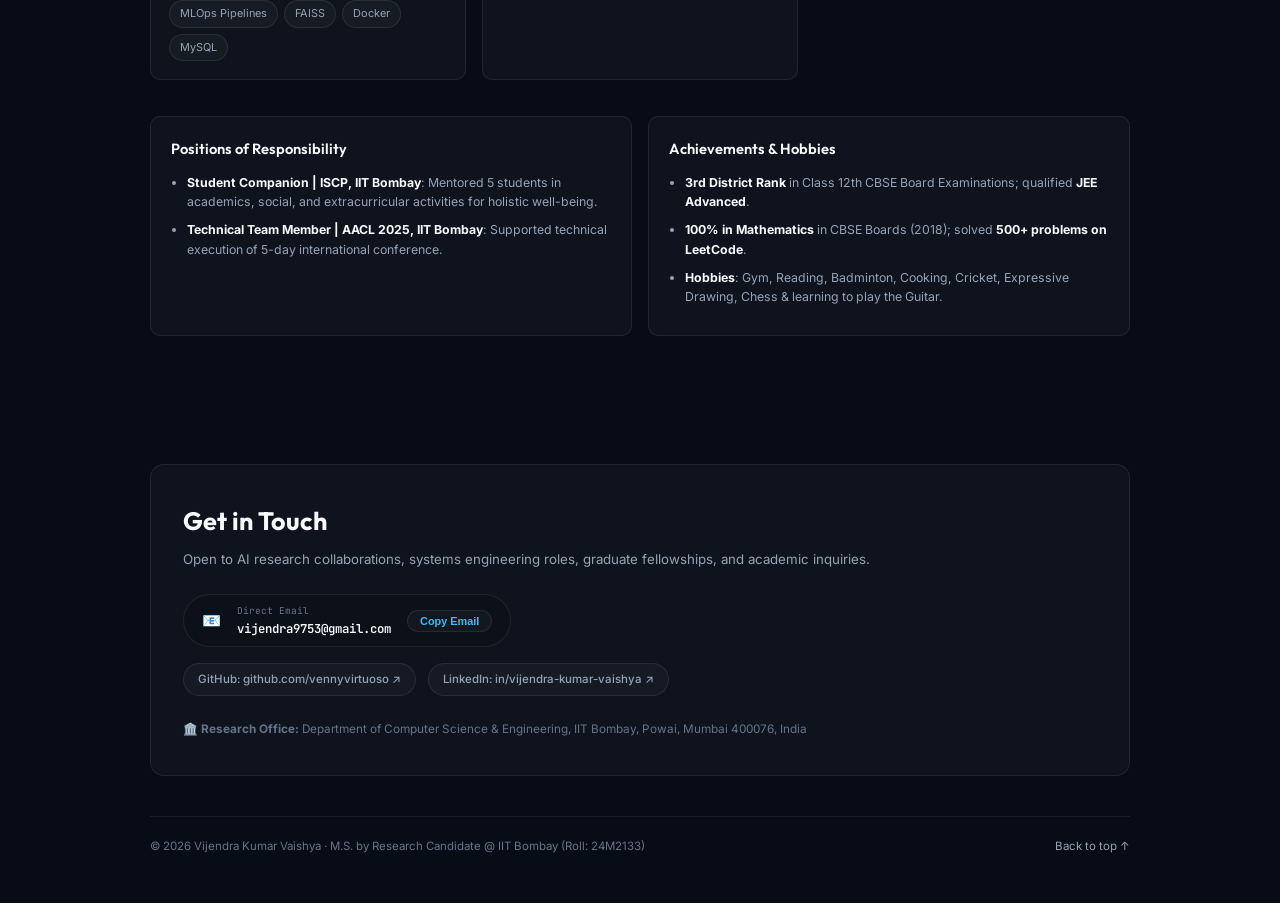
==== commit 56019be0: "wacv" ====
--- a/index.html
+++ b/index.html
@@ -294,7 +294,7 @@
           <article class="entry-card">
             <div class="entry-header">
               <div class="entry-title-wrap">
-                <span class="entry-badge badge-review">WACV 2027 (Under Review)</span>
+                <span class="entry-badge badge-accepted">Accepted at WACV 2027</span>
                 <h3 class="entry-title">MIST: Mamba-based Integrated Spatio-Temporal Model for Intracranial Vessel
                   Segmentation in DSA Sequences</h3>
               </div>
--- a/index.css
+++ b/index.css
@@ -2486,6 +2486,7 @@
   font-family: var(--font-mono);
 }
 
+.badge-accepted { background: rgba(16, 185, 129, 0.16); color: #34d399; border: 1px solid rgba(16, 185, 129, 0.35); }
 .badge-review   { background: rgba(168, 85, 247, 0.14); color: #c084fc; border: 1px solid rgba(168, 85, 247, 0.25); }
 .badge-ongoing  { background: rgba(56, 189, 248, 0.14); color: #38bdf8; border: 1px solid rgba(56, 189, 248, 0.25); }
 .badge-preprint { background: rgba(245, 158, 11, 0.14); color: #fbbf24; border: 1px solid rgba(245, 158, 11, 0.25); }
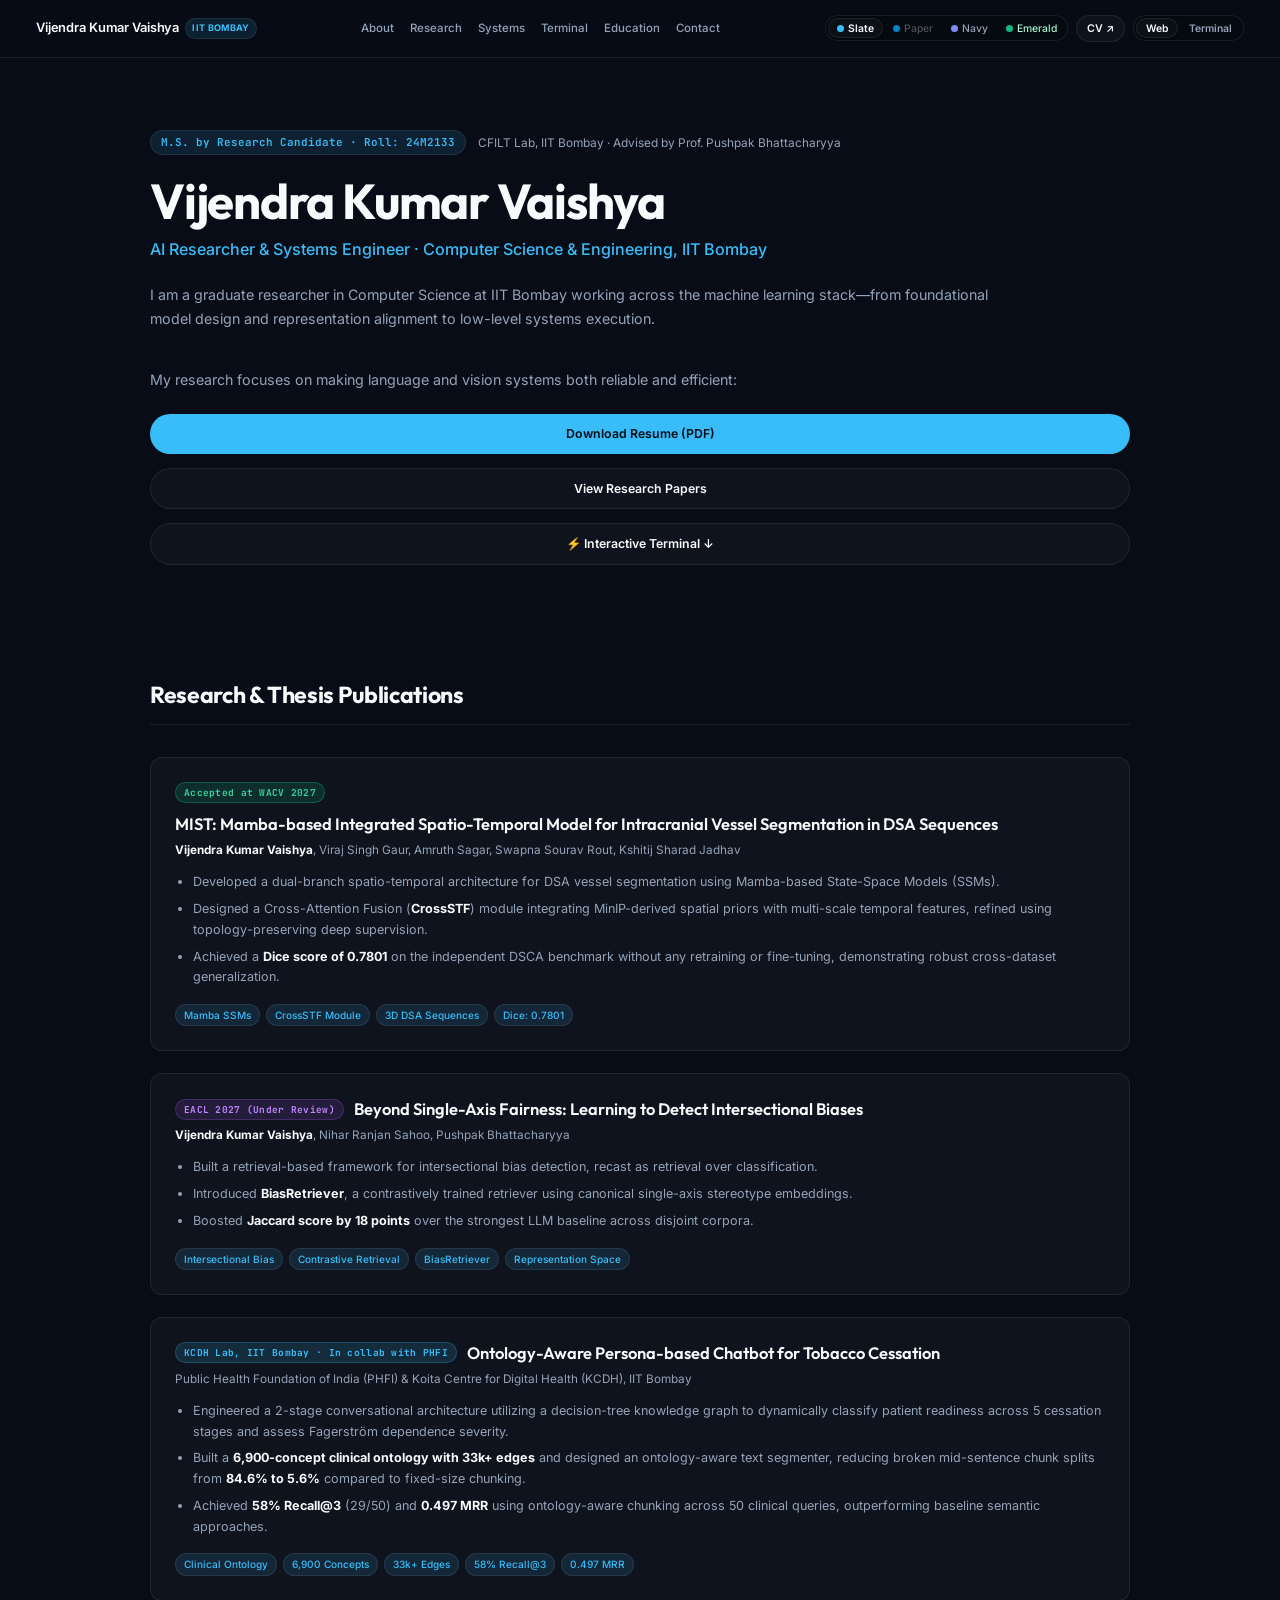
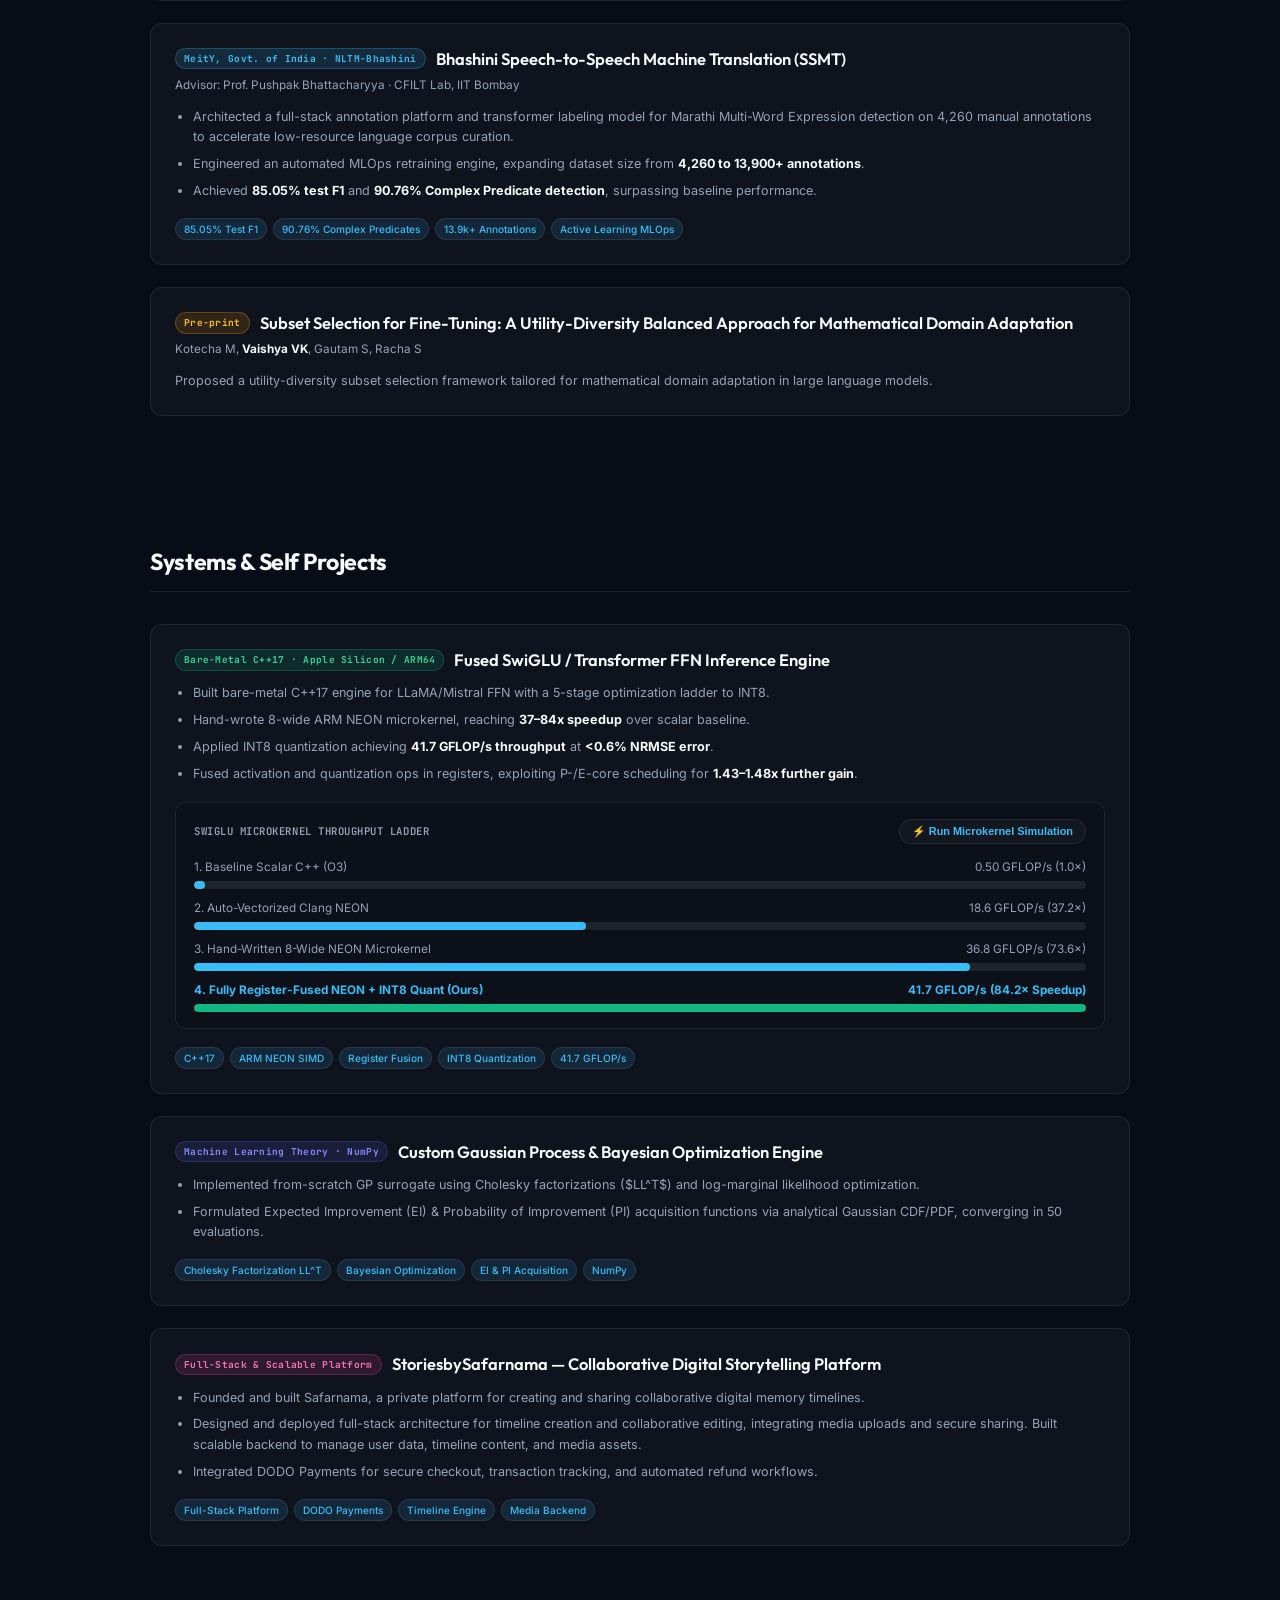
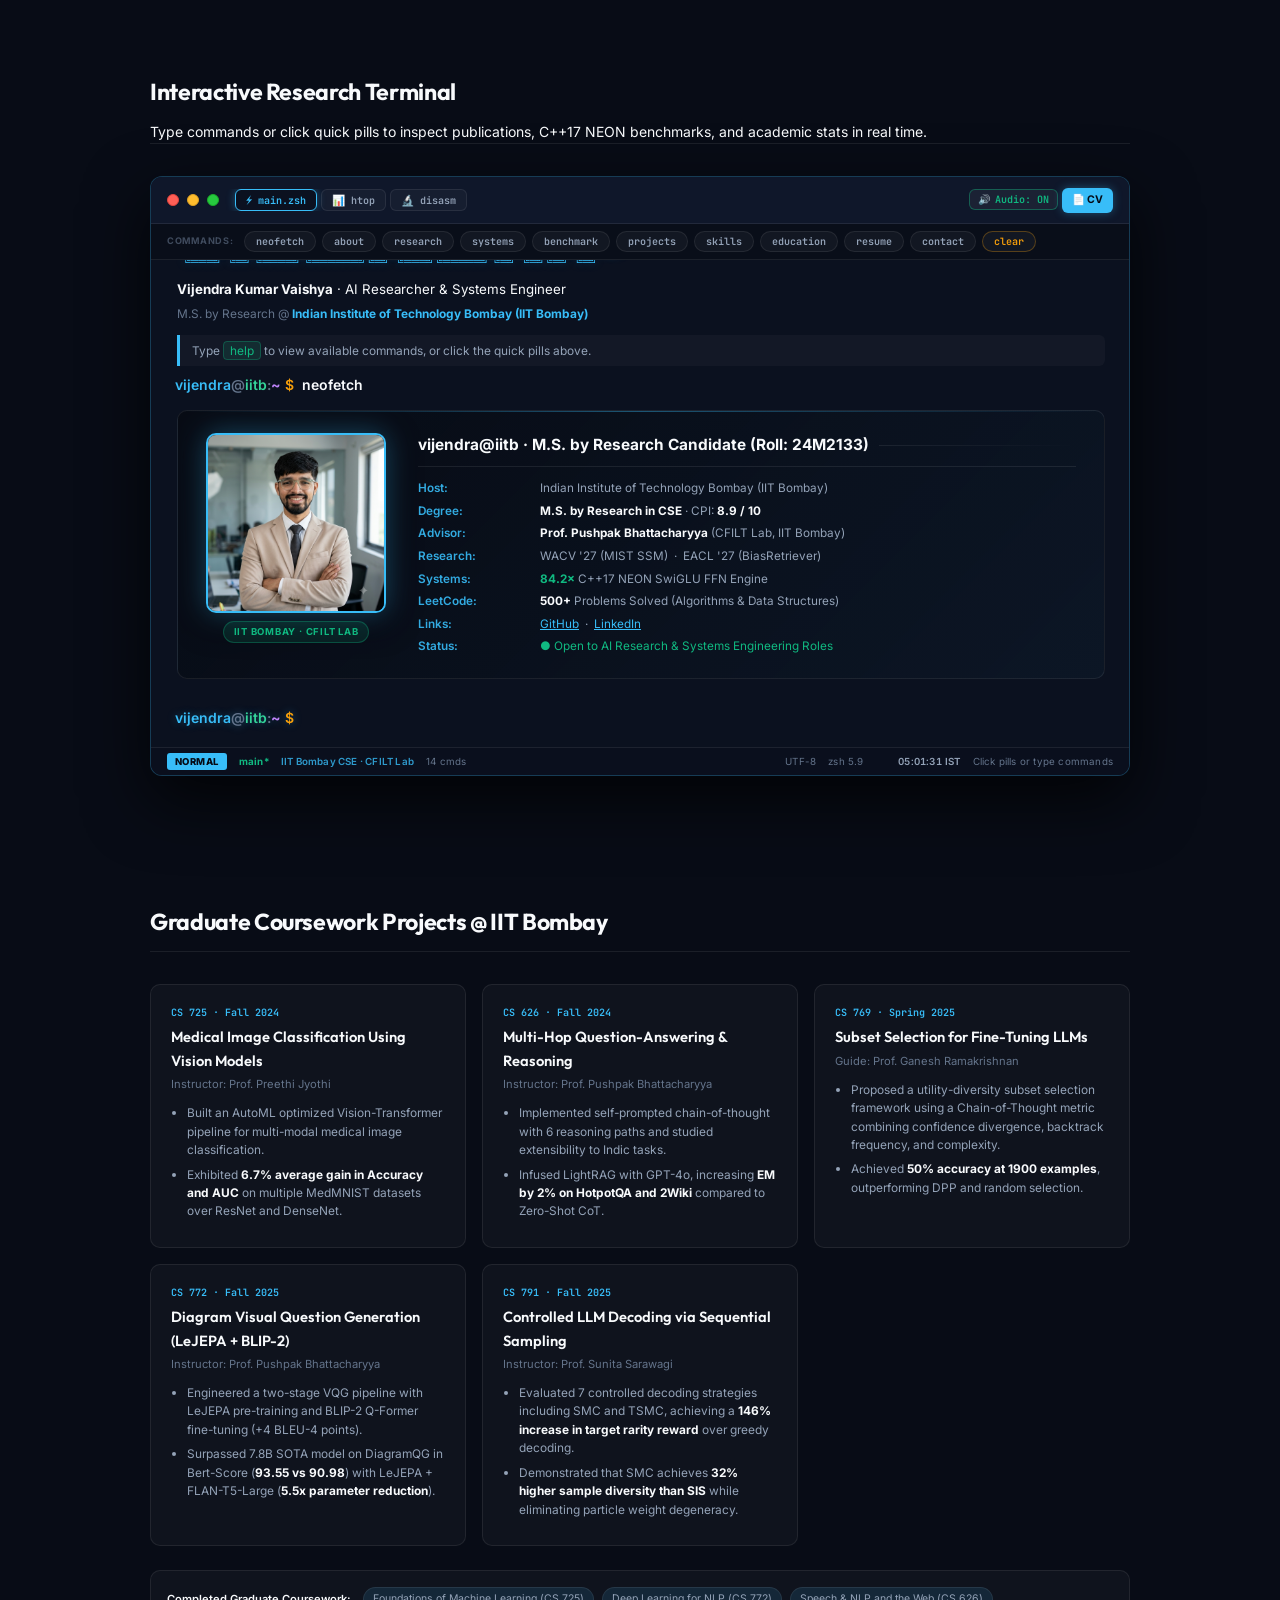
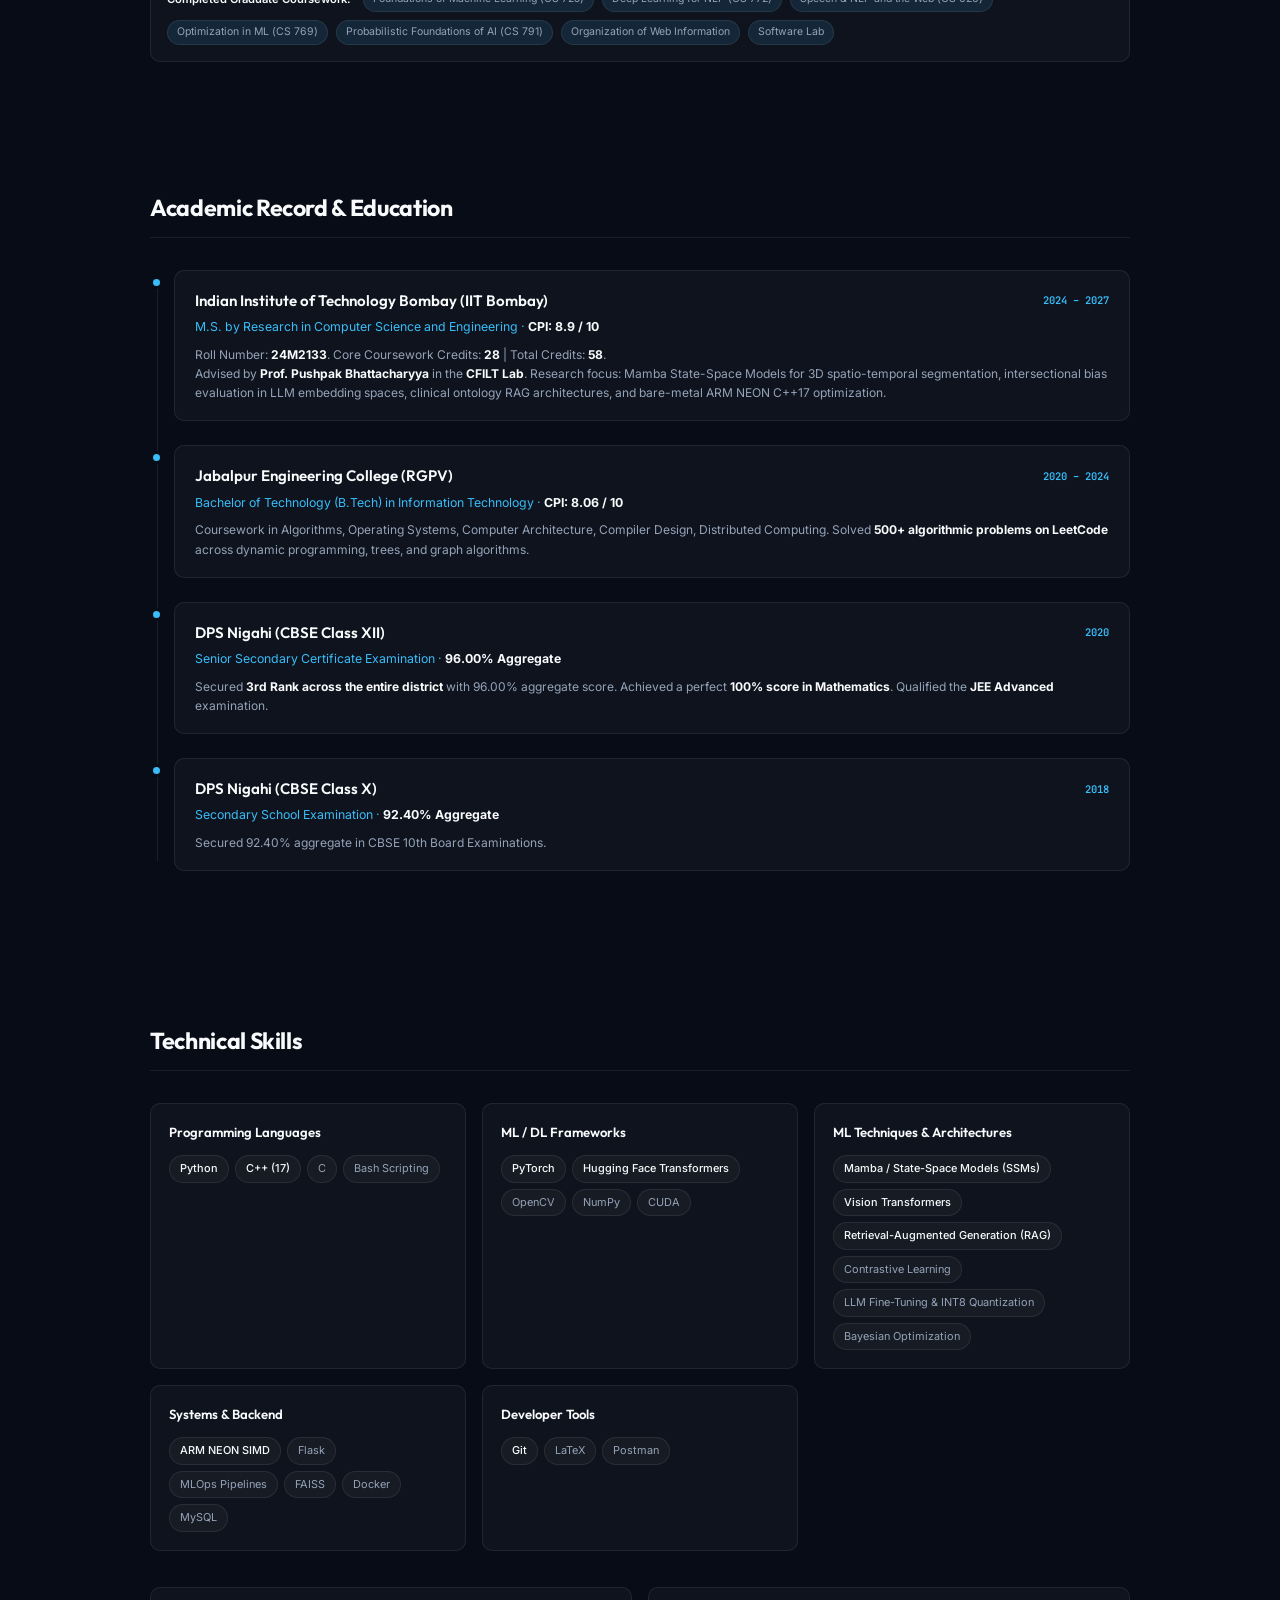
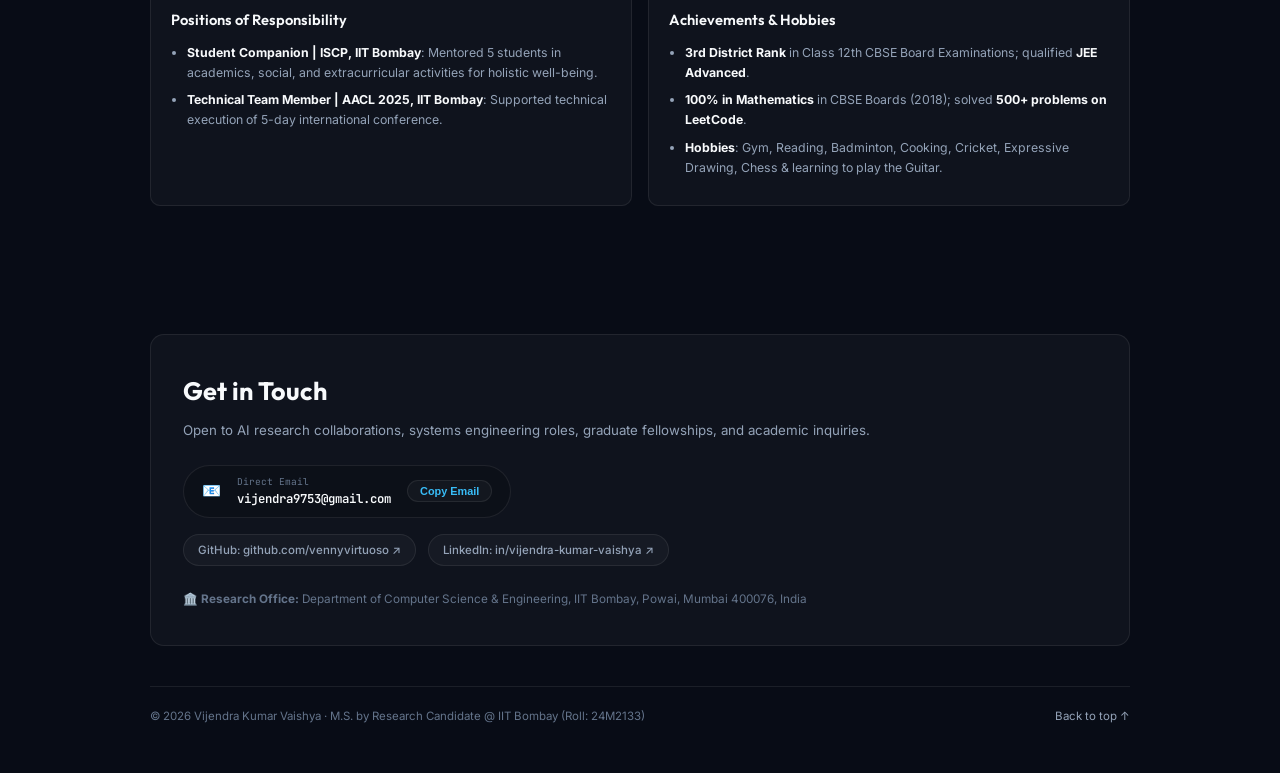
==== commit 8aed5f7c: "feat: reorder research (WACV first, EACL second), update intro bio, remove metric strip" ====
--- a/index.html
+++ b/index.html
@@ -205,37 +205,11 @@
         </p>
 
         <p class="hero-bio">
-          I conduct research at the intersection of deep learning theory and low-level computer systems.
-          My graduate work at IIT Bombay focuses on <strong>linear-time Mamba State-Space Models (SSMs)</strong> for 3D
-          medical sequences,
-          <strong>contrastive intersectional bias detection</strong> in LLM representations, <strong>clinical ontology
-            RAG architectures</strong>,
-          and <strong>bare-metal C++17 ARM NEON SIMD acceleration</strong>.
+          I am a graduate researcher in Computer Science at IIT Bombay working across the machine learning stack—from foundational model design and representation alignment to low-level systems execution.
         </p>
-
-        <!-- Understated, Classy Spec Sheet Metrics -->
-        <div class="metric-strip">
-          <div class="metric-item">
-            <div class="metric-num">8.9 <span class="metric-unit">/ 10</span></div>
-            <div class="metric-label">M.S. CPI @ IIT Bombay</div>
-            <div class="metric-sub">CSE Department · 28 Core Credits</div>
-          </div>
-          <div class="metric-item">
-            <div class="metric-num">84<span class="metric-unit">×</span></div>
-            <div class="metric-label">NEON SIMD Speedup</div>
-            <div class="metric-sub">Bare-Metal C++17 SwiGLU FFN</div>
-          </div>
-          <div class="metric-item">
-            <div class="metric-num">0.7801</div>
-            <div class="metric-label">Dice Score (DSCA)</div>
-            <div class="metric-sub">MIST Mamba SSM (WACV '27)</div>
-          </div>
-          <div class="metric-item">
-            <div class="metric-num">+18</div>
-            <div class="metric-label">Jaccard Points Boost</div>
-            <div class="metric-sub">BiasRetriever (EACL '27)</div>
-          </div>
-        </div>
+        <p class="hero-bio" style="margin-top: 10px; margin-bottom: 22px;">
+          My research focuses on making language and vision systems both reliable and efficient:
+        </p>
 
         <!-- Action Links -->
         <div class="hero-cta-row">
@@ -264,7 +238,34 @@
 
         <div class="entries-list">
 
-          <!-- Paper 1 -->
+          <!-- Paper 1: WACV 2027 -->
+          <article class="entry-card">
+            <div class="entry-header">
+              <div class="entry-title-wrap">
+                <span class="entry-badge badge-accepted">Accepted at WACV 2027</span>
+                <h3 class="entry-title">MIST: Mamba-based Integrated Spatio-Temporal Model for Intracranial Vessel
+                  Segmentation in DSA Sequences</h3>
+              </div>
+              <div class="entry-authors"><strong>Vijendra Kumar Vaishya</strong>, Viraj Singh Gaur, Amruth Sagar, Swapna
+                Sourav Rout, Kshitij Sharad Jadhav</div>
+            </div>
+            <ul class="entry-bullets">
+              <li>Developed a dual-branch spatio-temporal architecture for DSA vessel segmentation using Mamba-based
+                State-Space Models (SSMs).</li>
+              <li>Designed a Cross-Attention Fusion (<strong>CrossSTF</strong>) module integrating MinIP-derived spatial
+                priors with multi-scale temporal features, refined using topology-preserving deep supervision.</li>
+              <li>Achieved a <strong>Dice score of 0.7801</strong> on the independent DSCA benchmark without any
+                retraining or fine-tuning, demonstrating robust cross-dataset generalization.</li>
+            </ul>
+            <div class="entry-tags">
+              <span>Mamba SSMs</span>
+              <span>CrossSTF Module</span>
+              <span>3D DSA Sequences</span>
+              <span>Dice: 0.7801</span>
+            </div>
+          </article>
+
+          <!-- Paper 2: EACL 2027 -->
           <article class="entry-card">
             <div class="entry-header">
               <div class="entry-title-wrap">
@@ -287,33 +288,6 @@
               <span>Contrastive Retrieval</span>
               <span>BiasRetriever</span>
               <span>Representation Space</span>
-            </div>
-          </article>
-
-          <!-- Paper 2 -->
-          <article class="entry-card">
-            <div class="entry-header">
-              <div class="entry-title-wrap">
-                <span class="entry-badge badge-accepted">Accepted at WACV 2027</span>
-                <h3 class="entry-title">MIST: Mamba-based Integrated Spatio-Temporal Model for Intracranial Vessel
-                  Segmentation in DSA Sequences</h3>
-              </div>
-              <div class="entry-authors"><strong>Vijendra Kumar Vaishya</strong>, Viraj Singh Gaur, Amruth Sagar, Swapna
-                Sourav Rout, Kshitij Sharad Jadhav</div>
-            </div>
-            <ul class="entry-bullets">
-              <li>Developed a dual-branch spatio-temporal architecture for DSA vessel segmentation using Mamba-based
-                State-Space Models (SSMs).</li>
-              <li>Designed a Cross-Attention Fusion (<strong>CrossSTF</strong>) module integrating MinIP-derived spatial
-                priors with multi-scale temporal features, refined using topology-preserving deep supervision.</li>
-              <li>Achieved a <strong>Dice score of 0.7801</strong> on the independent DSCA benchmark without any
-                retraining or fine-tuning, demonstrating robust cross-dataset generalization.</li>
-            </ul>
-            <div class="entry-tags">
-              <span>Mamba SSMs</span>
-              <span>CrossSTF Module</span>
-              <span>3D DSA Sequences</span>
-              <span>Dice: 0.7801</span>
             </div>
           </article>
 
